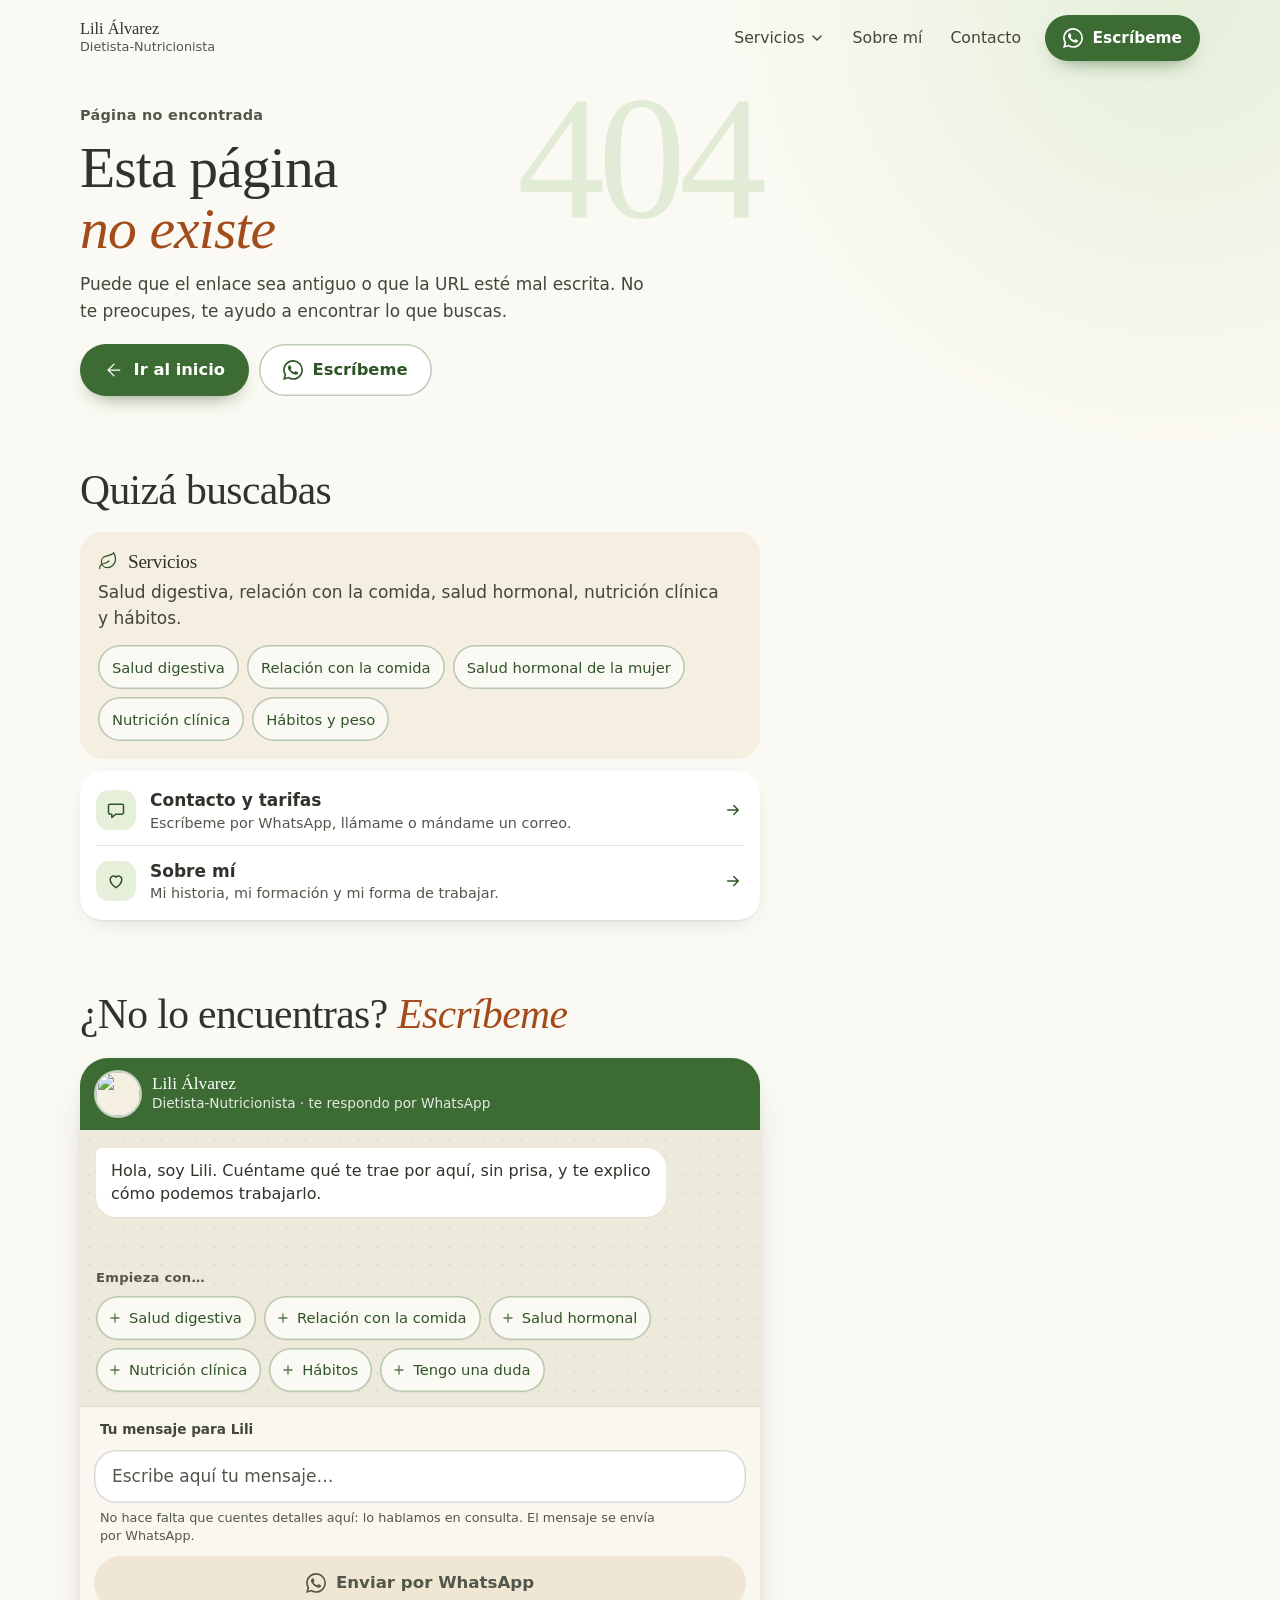
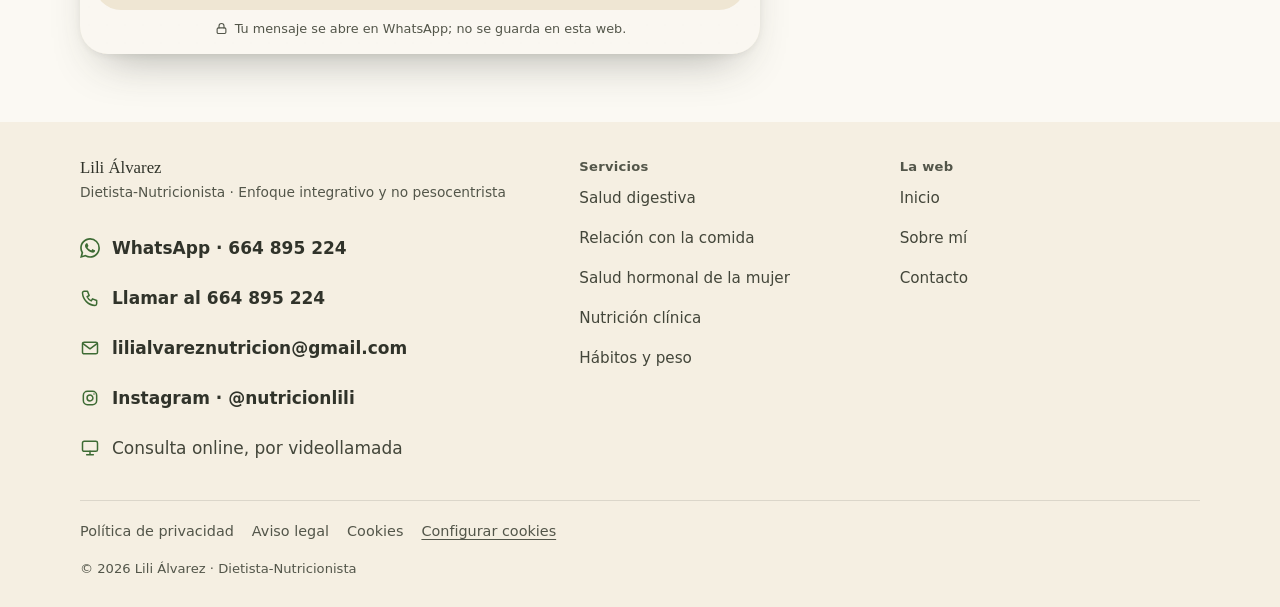
==== 404/index.html @ 733a4317 "Vista previa de la web de Lili Álvarez (compilada)" ====
<!DOCTYPE html><html lang="es" data-beasties-container><head>
  <meta charset="utf-8">
  <title>Página no encontrada | Lili Álvarez</title>
  <base href="/lili-nutricion-preview/">
  <meta name="viewport" content="width=device-width, initial-scale=1, viewport-fit=cover">

  <!-- [PENDIENTE] Google Search Console: añadir aquí la meta google-site-verification cuando exista la propiedad -->

  <!-- SEO Meta Tags -->
  <meta name="description" content="La página que buscas no existe. Descubre la consulta de nutrición online de Lili Álvarez, dietista-nutricionista.">
  <meta name="author" content="Lili Álvarez">
  <meta name="robots" content="noindex, follow">

  <!-- Canonical URL ([PENDIENTE] dominio: mismo valor que SITE_URL en src/app/site.config.ts; SeoService lo actualiza por página) -->
  <link rel="canonical" href="https://www.lilialvareznutricion.com/404">

  <!-- Open Graph / Facebook / LinkedIn -->
  <meta property="og:type" content="website">
  <meta property="og:url" content="https://www.lilialvareznutricion.com/404">
  <meta property="og:title" content="Página no encontrada | Lili Álvarez">
  <meta property="og:description" content="La página que buscas no existe. Descubre la consulta de nutrición online de Lili Álvarez, dietista-nutricionista.">
  <meta property="og:image" content="https://www.lilialvareznutricion.com/assets/og-image.jpg">
  <meta property="og:image:width" content="1200">
  <meta property="og:image:height" content="630">
  <meta property="og:image:type" content="image/jpeg">
  <meta property="og:image:alt" content="Lili Álvarez, dietista-nutricionista online">
  <meta property="og:locale" content="es_ES">
  <meta property="og:site_name" content="Lili Álvarez Nutrición">

  <!-- Twitter Card -->
  <meta name="twitter:card" content="summary_large_image">
  <meta name="twitter:title" content="Página no encontrada | Lili Álvarez">
  <meta name="twitter:description" content="La página que buscas no existe. Descubre la consulta de nutrición online de Lili Álvarez, dietista-nutricionista.">
  <meta name="twitter:image" content="https://www.lilialvareznutricion.com/assets/og-image.jpg">

  <!-- Favicon -->
  <link rel="icon" type="image/svg+xml" href="assets/favicon.svg">
  <link rel="icon" type="image/png" sizes="48x48" href="assets/favicon-48.png">
  <link rel="apple-touch-icon" href="assets/icon-192.png">
  <!-- PWA -->
  <link rel="manifest" href="manifest.webmanifest">
  <meta name="theme-color" content="#fbf9f3">

  <!-- JS disponible: los desplegables se cierran solo si hay JS (sin JS, todo el contenido abierto) -->
  <script>document.documentElement.classList.add('js');</script>

  <!-- Fuentes autoalojadas (src/assets/fonts; @font-face en styles.css). Preload solo la del H1. -->
  <link rel="preload" href="/lili-nutricion-preview/assets/fonts/fraunces-latin-400-normal.woff2" as="font" type="font/woff2" crossorigin>
  <link rel="preload" href="/lili-nutricion-preview/assets/fonts/fraunces-latin-400-italic.woff2" as="font" type="font/woff2" crossorigin>

  <!-- Google Consent Mode v2: todo denegado por defecto. Solo define la cola dataLayer (no carga nada).
       gtag.js y Microsoft Clarity NO se cargan aquí: los inyecta ConsentService
       (src/app/services/consent.service.ts) solo tras aceptar en el banner y solo si tienen ID
       ([PENDIENTE]: ahora mismo están vacíos, así que no se carga ningún tercero). -->
  <script>
    window.dataLayer = window.dataLayer || [];
    function gtag(){dataLayer.push(arguments);}
    gtag('consent', 'default', {
      ad_storage: 'denied',
      ad_user_data: 'denied',
      ad_personalization: 'denied',
      analytics_storage: 'denied',
      wait_for_update: 500
    });
    gtag('set', 'ads_data_redaction', true);
  </script>

  <!-- JSON-LD: lo emite SeoService (src/app/services/seo.service.ts) como un único @graph por página -->

<style>:root{--bg: #fbf9f3;--cream: #f5efe2;--sand: #efe6d3;--wall: #eeeadb;--ink: #30332a;--ink-2: #43463a;--ink-3: #53564a;--sage: #3d6b34;--sage-d: #2e5427;--sage-l: #e5efd9;--sage-m: #cde1bd;--out: #dbeacb;--terra: #a24c1c;--rosa: #fde8db;--ink-rgb: 48, 51, 42;--sage-rgb: 61, 107, 52;--terra-rgb: 162, 76, 28;--line: rgba(var(--ink-rgb), .13);--t-digestiva: var(--sage-l);--t-comida: var(--rosa);--t-hormonal: #efe6f1;--t-clinica: #e0eeec;--t-habitos: #f6eecd;--serif: "Fraunces", Georgia, "Times New Roman", serif;--sans: "Figtree", system-ui, -apple-system, "Segoe UI", sans-serif;--gutter: 20px;--wrap: 680px;--wrap-wide: 1120px;--bar-h: 76px;--r-box: 18px;--r-card: 22px;--r-panel: 28px;--r-pill: 999px;--shadow-1: 0 1px 2px rgba(var(--ink-rgb), .06), 0 8px 24px -14px rgba(var(--ink-rgb), .28);--shadow-2: 0 2px 6px rgba(var(--ink-rgb), .06), 0 24px 48px -24px rgba(var(--ink-rgb), .42);--shadow-3: var(--shadow-2);--ease: cubic-bezier(.2, .75, .25, 1);--ease-sheet: cubic-bezier(.32, .72, 0, 1);--d-fast: .18s;--d-base: .32s;--z-dropdown: 200;--z-header: 1000;--z-bar: 900;--z-banner: 3100;--z-sheet: 3200;--z-skip: 9999;--z-sticky: var(--z-bar);--z-float: var(--z-bar);--c-ink: var(--ink);--c-earth: var(--ink-2);--c-text-muted: var(--ink-3);--c-sage: var(--sage);--c-sage-hover: var(--sage-d);--c-sage-200: var(--sage-m);--c-sage-100: var(--sage-l);--c-sage-50: #f1f6ea;--c-clay: var(--terra);--c-clay-100: #fbeadd;--c-bg: var(--bg);--c-bg-alt: var(--cream);--c-cream: var(--cream);--c-cream-warm: #f8f2e4;--c-sand: #e6dcc4;--c-sand-100: var(--sand);--c-rose: var(--rosa);--c-rose-ink: #97451a;--c-surface: #ffffff;--c-border: var(--line);--c-border-soft: rgba(var(--ink-rgb), .08);--c-border-strong: #85887a;--c-on-dark: #ffffff;--c-on-dark-muted: #dfe3d4;--c-whatsapp: var(--sage);--c-whatsapp-hover: var(--sage-d);--c-error: #b3261e;--c-focus: var(--terra);--c-sage-glow: rgba(var(--sage-rgb), .17);--c-clay-glow: rgba(var(--terra-rgb), .11);--font-serif: var(--serif);--font-sans: var(--sans);--fs-xs: .8125rem;--fs-sm: .9375rem;--fs-body: 1.0625rem;--fs-lead: clamp(1.125rem, 1.05rem + .4vw, 1.3125rem);--fs-h4: clamp(1.0625rem, 1.03rem + .2vw, 1.1875rem);--fs-h3: clamp(1.375rem, 1.25rem + .55vw, 1.75rem);--fs-h2: clamp(1.8rem, 1.45rem + 1.5vw, 2.6rem);--fs-h1: clamp(2.1rem, 1.45rem + 3vw, 3.7rem);--fw-heading: 400;--lh-tight: 1.05;--lh-heading: 1.1;--lh-body: 1.55;--tracking-tight: -.015em;--tracking-label: .12em;--measure: 38rem;--space-half: .25rem;--space-1: .5rem;--space-2: 1rem;--space-3: 1.5rem;--space-4: 2rem;--space-5: 2.5rem;--space-6: 3rem;--space-8: 4rem;--space-10: 5rem;--space-12: 6rem;--section-y: clamp(2.5rem, 1.5rem + 5.5vw, 7rem);--section-y-tight: clamp(2.5rem, 1.75rem + 3vw, 4.5rem);--container: 1120px;--card-pad: clamp(1.25rem, 1rem + 1vw, 2rem);--radius-xs: 8px;--radius-sm: 12px;--radius: var(--r-box);--radius-lg: var(--r-card);--radius-control: var(--r-pill);--radius-pill: var(--r-pill);--border: 1px solid var(--line);--control-h: 48px;--control-h-lg: 56px;--tap-min: 44px;--dur-fast: var(--d-fast);--dur: .22s;--dur-reveal: .6s;--ease-out: var(--ease);--dur-enter: .56s;--dur-breathe: 18s;--header-height: 64px;--font-accent: var(--serif);--font-hand: var(--serif);--color-bg: var(--bg);--color-bg-alt: var(--cream);--color-bg-green: var(--sage-m);--color-bg-green-light: var(--sage-l);--color-primary: var(--ink-2);--color-primary-dark: var(--ink);--color-primary-light: #a3a593;--color-secondary: var(--ink-3);--color-accent: var(--sage);--color-accent-dark: var(--sage-d);--color-accent-light: var(--sage-m);--color-warm: var(--c-sand);--color-heading: var(--ink);--color-text: var(--ink-2);--color-text-light: var(--ink-3);--color-white: #ffffff;--color-surface: #ffffff;--color-border: var(--line);--color-border-input: var(--c-border-strong);--color-rose: var(--rosa);--color-lilac: var(--sand);--color-error: var(--c-error);--color-focus: var(--terra);--color-whatsapp: var(--sage);--color-whatsapp-dark: var(--sage-d);--font-heading: var(--serif);--font-subheading: var(--serif);--font-body: var(--sans);--shadow-sm: var(--shadow-1);--shadow-md: var(--shadow-1);--shadow-lg: var(--shadow-2);--radius-full: var(--r-pill);--transition: var(--dur) var(--ease);--max-width: var(--container);color-scheme:light}@media(min-width:720px){:root{--gutter: 32px}}*,*:before,*:after{box-sizing:border-box;margin:0;padding:0}html{font-synthesis:none;-webkit-text-size-adjust:100%;scroll-behavior:smooth;scroll-padding-top:var(--space-2);scroll-padding-bottom:calc(100px + var(--consent-alto, 0px))}body{font-family:var(--font-sans);font-size:var(--fs-body);line-height:var(--lh-body);color:var(--ink);background:radial-gradient(circle at 92% 0,color-mix(in srgb,var(--sage-l) 95%,transparent),transparent min(460px,90vw)) no-repeat,var(--bg);-webkit-font-smoothing:antialiased;overflow-x:clip}button,textarea{font:inherit;color:inherit}img,svg{max-width:100%;display:block}img{height:auto}a{color:inherit;text-decoration:none}ul{list-style:none}h1,h2,h3{color:var(--c-ink);line-height:var(--lh-heading);text-wrap:balance}h1,h2,h3{font-family:var(--font-serif);font-weight:var(--fw-heading);letter-spacing:var(--tracking-tight)}h1{font-size:var(--fs-h1);line-height:var(--lh-tight)}h2{font-size:var(--fs-h2);line-height:1.12}h3{font-size:var(--fs-h3)}p{text-wrap:pretty}b{font-weight:700}em,i{font-style:italic}.skip-to-content{position:absolute;top:-100%;left:var(--space-2);z-index:var(--z-skip);padding:var(--space-1) var(--space-2);border-radius:0 0 var(--radius-sm) var(--radius-sm);background:var(--c-ink);color:var(--c-on-dark);font-weight:600;font-size:var(--fs-sm)}.skip-to-content:focus{top:0}.sr-only{position:absolute;width:1px;height:1px;padding:0;margin:-1px;overflow:hidden;clip:rect(0,0,0,0);white-space:nowrap;border:0}.btn{display:inline-flex;align-items:center;justify-content:center;gap:.6rem;min-height:52px;padding:14px 24px;border:0;border-radius:var(--r-pill);background:var(--sage);color:#fff;box-shadow:0 10px 22px -14px color-mix(in srgb,var(--sage-d) 90%,transparent);font-family:var(--sans);font-size:1.02rem;font-weight:600;line-height:1.2;touch-action:manipulation;letter-spacing:0;text-align:center;text-transform:none;text-decoration:none;cursor:pointer;-webkit-user-select:none;user-select:none;-webkit-tap-highlight-color:transparent;transition:background-color var(--dur) var(--ease),color var(--dur) var(--ease),border-color var(--dur) var(--ease),box-shadow var(--dur-fast) var(--ease),transform var(--dur-fast) var(--ease)}.btn:hover{background-color:var(--sage-d)}.btn:active{transform:scale(.98)}.btn:focus-visible{outline:3px solid var(--terra);outline-offset:3px}.btn:disabled{opacity:.5;cursor:not-allowed;transform:none}.chip{display:inline-flex;align-items:center;gap:.4rem;padding:.3rem .75rem;border:1px solid var(--c-border);border-radius:var(--radius-pill);background:transparent;color:var(--c-earth);font-size:var(--fs-xs);font-weight:600;line-height:1.3;white-space:nowrap}a.chip{min-height:var(--tap-min);padding-inline:var(--space-2);font-size:var(--fs-sm);cursor:pointer;transition:background-color var(--dur) var(--ease),border-color var(--dur) var(--ease),color var(--dur) var(--ease)}a.chip:hover{border-color:var(--c-ink);color:var(--c-ink)}@media(prefers-reduced-motion:reduce){html{scroll-behavior:auto}*,*:before,*:after{animation-duration:.01ms!important;animation-iteration-count:1!important;transition-duration:.01ms!important;scroll-behavior:auto!important}.btn:active{transform:none}}@keyframes enter-up{0%{opacity:0;transform:translate3d(0,14px,0)}}.enter{animation:enter-up var(--dur-enter) var(--ease-out) var(--d, 0ms) both}@media(prefers-reduced-motion:reduce){.enter{animation:none!important;opacity:1;transform:none}}body{-moz-osx-font-smoothing:grayscale;-webkit-tap-highlight-color:transparent}h1,h2,h3{font-synthesis:none;line-height:1.1}p{margin:0}[tabindex="-1"]:focus{outline:none}.wrap{width:min(var(--wrap),100% - 2 * var(--gutter));margin-inline:auto}section{scroll-margin-top:16px}.sec{padding:52px 0 0}.sec__head h2{font-size:clamp(1.8rem,1.45rem + 1.5vw,2.6rem)}.kicker{font-size:.9rem;font-weight:600;letter-spacing:.02em;color:var(--ink-3)}.btn--soft{background:#fff;color:var(--sage-d);border-color:transparent;box-shadow:inset 0 0 0 1.5px rgba(var(--sage-rgb),.35)}.btn--soft:hover{background:var(--sage-l);border-color:transparent;color:var(--sage-d)}.btn--block{display:flex;width:100%}.btn app-icon svg{width:20px;height:20px}.micro{font-size:.92rem;line-height:1.45;color:var(--ink-3)}.micro b{font-weight:600;color:var(--ink-2)}.chip{border:0;background:var(--bg);color:var(--sage-d);box-shadow:inset 0 0 0 1.5px rgba(var(--sage-rgb),.35);font-weight:500}a.chip{min-height:44px;padding:9px 14px;font-size:.92rem;border-radius:var(--r-pill);touch-action:manipulation;transition:transform var(--d-fast) var(--ease),background-color var(--d-fast) var(--ease)}a.chip:hover{background:#fff;color:var(--sage-d)}a.chip:active{transform:scale(.97)}.scrim{position:fixed;inset:0;z-index:0;background:rgba(var(--ink-rgb),.38);opacity:0;transition:opacity .36s var(--ease);pointer-events:auto}.sheet{position:fixed;inset:0;z-index:var(--z-sheet);pointer-events:none}.sheet[hidden]{display:none}.sheet__panel{position:absolute;z-index:1;left:0;right:0;bottom:var(--kb, 0px);max-height:calc(var(--vvh, 100svh) - 28px);display:flex;flex-direction:column;border-radius:var(--r-panel) var(--r-panel) 0 0;background:var(--wall);box-shadow:0 -20px 60px -20px rgba(var(--ink-rgb),.45);overflow:hidden;pointer-events:auto;transform:translateY(105%);transition:transform .46s var(--ease-sheet);will-change:transform;padding-bottom:env(safe-area-inset-bottom)}.sheet__head{position:relative;display:flex;align-items:center;gap:12px;padding:22px 16px 14px;background:var(--sage);color:#fff;touch-action:none;cursor:grab;flex:none}.sheet__head img{width:44px;height:44px;border-radius:50%;object-fit:cover;object-position:50% 18%;background:var(--cream);box-shadow:0 0 0 2px #ffffffb3}.sheet__head b{display:block;font:500 1.08rem/1.2 var(--serif)}.sheet__head span{display:block;font-size:.8rem;line-height:1.3;color:#e8f0de}.sheet__head>div{flex:1;min-width:0}.sheet__grab{position:absolute;top:8px;left:50%;width:40px;height:5px;margin-left:-20px;border-radius:5px;background:#ffffff8c}.sheet__close{flex:none;width:48px;height:48px;border-radius:50%;border:0;cursor:pointer;display:grid;place-items:center;background:#ffffff29;color:#fff;transition:background-color var(--d-fast) var(--ease),transform var(--d-fast) var(--ease)}.sheet__close:hover{background:#ffffff47}.sheet__close:active{transform:scale(.94)}.sheet__close:focus-visible,.sheet__head :focus-visible{outline-color:#fff}@media(max-height:520px){.sheet__head{padding-top:14px;padding-bottom:10px}.sheet__head span,.sheet__grab{display:none}.sheet__head img{width:36px;height:36px}}@media(min-width:720px){.sec{padding-top:72px}.sheet__panel{left:50%;right:auto;width:440px;bottom:calc(var(--kb, 0px) + 20px);margin-left:-220px;border-radius:var(--r-panel);max-height:min(720px,calc(var(--vvh, 100vh) - 40px))}}@media(min-width:1024px){:root{--axis-left: max(var(--gutter), calc((100% - var(--wrap-wide)) / 2))}.wrap{margin-left:var(--axis-left);margin-right:auto}}@media(prefers-reduced-motion:reduce){*,*:before,*:after{animation:none!important;transition:none!important}.enter{opacity:1!important;transform:none!important}}
</style><link rel="stylesheet" href="styles-YJOATXYI.css" media="print" onload="this.media='all'"><noscript><link rel="stylesheet" href="styles-YJOATXYI.css"></noscript><style ng-app-id="ng">#main-content[_ngcontent-ng-c1924629096]:focus{outline:none}.foot[_ngcontent-ng-c1924629096]{margin-top:60px;padding:36px 0 calc(28px + env(safe-area-inset-bottom));background:var(--cream);color:var(--ink-2)}.foot__in[_ngcontent-ng-c1924629096]{width:min(var(--wrap),100% - 2 * var(--gutter));margin-inline:auto}.foot__brand[_ngcontent-ng-c1924629096]{display:flex;align-items:center;gap:12px}.foot__brand[_ngcontent-ng-c1924629096]   b[_ngcontent-ng-c1924629096]{display:block;font:500 1.05rem/1.2 var(--serif);color:var(--ink)}.foot__brand[_ngcontent-ng-c1924629096]   span[_ngcontent-ng-c1924629096]{font-size:.86rem;color:var(--ink-3)}.contact[_ngcontent-ng-c1924629096]{margin-top:20px;display:grid;gap:2px}.contact[_ngcontent-ng-c1924629096]   a[_ngcontent-ng-c1924629096], .contact[_ngcontent-ng-c1924629096]   p[_ngcontent-ng-c1924629096]{display:flex;min-width:0;overflow-wrap:anywhere;align-items:center;gap:12px;min-height:48px;text-decoration:none;color:var(--ink-2)}.contact[_ngcontent-ng-c1924629096]   a[_ngcontent-ng-c1924629096]{font-weight:600;color:var(--ink)}.contact[_ngcontent-ng-c1924629096]   a[_ngcontent-ng-c1924629096]:hover{color:var(--sage-d)}.contact[_ngcontent-ng-c1924629096]   app-icon[_ngcontent-ng-c1924629096]{color:var(--sage);flex:none}.foot__links[_ngcontent-ng-c1924629096]{display:grid;grid-template-columns:1fr 1fr;gap:8px 20px;margin-top:28px;padding-top:20px;border-top:1px solid var(--line)}.foot__links[_ngcontent-ng-c1924629096]   h2[_ngcontent-ng-c1924629096]{font:600 .82rem/1.3 var(--sans);letter-spacing:.02em;color:var(--ink-3);margin:0 0 4px}.foot__links[_ngcontent-ng-c1924629096]   a[_ngcontent-ng-c1924629096]{display:inline-flex;align-items:center;min-height:40px;color:var(--ink-2);font-size:.95rem;text-decoration:none}.foot__links[_ngcontent-ng-c1924629096]   a[_ngcontent-ng-c1924629096]:hover{color:var(--sage-d);text-decoration:underline;text-underline-offset:3px}.legal[_ngcontent-ng-c1924629096]{display:flex;flex-wrap:wrap;gap:0 18px;margin-top:16px;padding-top:8px;border-top:1px solid var(--line);font-size:.9rem}.legal[_ngcontent-ng-c1924629096]   a[_ngcontent-ng-c1924629096], .legal__btn[_ngcontent-ng-c1924629096]{display:inline-flex;align-items:center;min-height:44px;color:var(--ink-3)}.legal__btn[_ngcontent-ng-c1924629096]{border:0;background:none;padding:0;font:inherit;text-decoration:underline;text-underline-offset:3px;cursor:pointer}.legal[_ngcontent-ng-c1924629096]   a[_ngcontent-ng-c1924629096]:hover, .legal__btn[_ngcontent-ng-c1924629096]:hover{color:var(--sage-d)}.foot__copy[_ngcontent-ng-c1924629096]{margin-top:6px;font-size:.82rem;color:var(--ink-3)}@media(min-width:720px){.foot__in[_ngcontent-ng-c1924629096]{width:min(var(--wrap-wide),100% - 2 * var(--gutter));display:grid;grid-template-columns:minmax(0,1fr) minmax(0,1.4fr);gap:0 56px}.foot__brand[_ngcontent-ng-c1924629096], .contact[_ngcontent-ng-c1924629096]{grid-column:1}.foot__links[_ngcontent-ng-c1924629096]{grid-column:2;grid-row:1 / span 3;margin-top:0;padding-top:0;border-top:0;align-content:start}.legal[_ngcontent-ng-c1924629096], .foot__copy[_ngcontent-ng-c1924629096]{grid-column:1 / -1}.legal[_ngcontent-ng-c1924629096]{margin-top:28px}}</style><style ng-app-id="ng">[_nghost-ng-c1611207933]{--consent-tierra: var(--c-earth);--consent-tierra-osc: var(--c-ink);--consent-crema: var(--c-bg);--consent-salvia: var(--c-sage)}.consent[_ngcontent-ng-c1611207933]{position:fixed;left:0;right:0;bottom:0;z-index:var(--z-banner, 3100);background:var(--consent-crema);color:var(--consent-tierra-osc);border-radius:var(--r-panel, 28px) var(--r-panel, 28px) 0 0;box-shadow:0 -1px 0 var(--line),0 -20px 50px -24px rgba(var(--ink-rgb),.45);padding:1rem 1.25rem calc(1rem + env(safe-area-inset-bottom,0px));animation:_ngcontent-ng-c1611207933_consent-in .35s cubic-bezier(.16,1,.3,1)}@keyframes _ngcontent-ng-c1611207933_consent-in{0%{transform:translateY(100%);opacity:0}to{transform:translateY(0);opacity:1}}@media(prefers-reduced-motion:reduce){.consent[_ngcontent-ng-c1611207933]{animation:none}}.consent__inner[_ngcontent-ng-c1611207933]{max-width:var(--container, 1200px);margin:0 auto;display:flex;align-items:center;gap:1.5rem}.consent__copy[_ngcontent-ng-c1611207933]{flex:1;min-width:0}.consent__title[_ngcontent-ng-c1611207933]{font-family:var(--serif);font-size:1.15rem;font-weight:500;color:var(--consent-tierra);margin:0 0 .2rem;line-height:1.25}.consent__title[_ngcontent-ng-c1611207933]:focus{outline:none}.consent__title[_ngcontent-ng-c1611207933]:focus-visible{outline:2px solid var(--consent-salvia);outline-offset:3px}.consent__text[_ngcontent-ng-c1611207933]{font-family:var(--font-sans);font-size:var(--fs-sm, .9375rem);line-height:1.5;margin:0;color:var(--consent-tierra)}.consent__link[_ngcontent-ng-c1611207933]{color:var(--consent-salvia);font-weight:700;text-decoration:underline;text-underline-offset:2px;white-space:nowrap}.consent__link[_ngcontent-ng-c1611207933]:hover{color:var(--consent-tierra-osc)}.consent__link[_ngcontent-ng-c1611207933]:focus-visible{outline:2px solid var(--consent-tierra-osc);outline-offset:2px;border-radius:2px}.consent__actions[_ngcontent-ng-c1611207933]{display:flex;gap:.6rem;flex-shrink:0}.consent__btn[_ngcontent-ng-c1611207933]{min-width:7.5rem;min-height:var(--control-h, 48px);padding:.625rem 1.25rem;border-radius:var(--radius-pill, 999px);border:0;background:var(--consent-tierra-osc);color:#fff;font-family:var(--font-sans);font-size:1rem;font-weight:600;cursor:pointer;transition:background-color var(--dur, .24s) var(--ease, ease),border-color var(--dur, .24s) var(--ease, ease),transform var(--dur-fast, .15s) ease}.consent__btn[_ngcontent-ng-c1611207933]:hover{background:var(--consent-tierra)}.consent__btn[_ngcontent-ng-c1611207933]:active{transform:translateY(1px)}.consent__btn[_ngcontent-ng-c1611207933]:focus-visible{outline:3px solid var(--c-focus);outline-offset:3px}.consent__title[_ngcontent-ng-c1611207933]{position:absolute;width:1px;height:1px;margin:-1px;padding:0;overflow:hidden;clip:rect(0 0 0 0);white-space:nowrap;border:0}@media(max-width:719px){.consent[_ngcontent-ng-c1611207933]{padding:.5rem 1rem calc(.5rem + env(safe-area-inset-bottom,0px));border-radius:var(--r-box, 18px) var(--r-box, 18px) 0 0}.consent__inner[_ngcontent-ng-c1611207933]{flex-direction:column;align-items:stretch;gap:.4rem}.consent__text[_ngcontent-ng-c1611207933]{font-size:var(--fs-xs, .8125rem);line-height:1.4}.consent__actions[_ngcontent-ng-c1611207933]{gap:.5rem}.consent__btn[_ngcontent-ng-c1611207933]{flex:1 1 0;min-width:0;min-height:40px;padding:.3rem .75rem;font-size:.9rem}}@media(min-width:720px){.consent[_ngcontent-ng-c1611207933]{left:24px;right:auto;bottom:24px;max-width:520px;border-radius:var(--r-box, 18px);padding:.75rem .9rem .75rem 1.1rem;box-shadow:var(--shadow-2),0 0 0 1px var(--line)}.consent__inner[_ngcontent-ng-c1611207933]{gap:1rem}.consent__text[_ngcontent-ng-c1611207933]{font-size:var(--fs-xs, .8125rem);line-height:1.45}.consent__actions[_ngcontent-ng-c1611207933]{gap:.4rem}.consent__btn[_ngcontent-ng-c1611207933]{min-width:0;min-height:38px;padding:.35rem 1rem;font-size:.875rem}}</style><style ng-app-id="ng">.hdr[_ngcontent-ng-c1001757982]{position:relative;z-index:var(--z-header);padding-top:env(safe-area-inset-top)}.hdr__in[_ngcontent-ng-c1001757982]{display:flex;align-items:center;justify-content:space-between;gap:12px;width:min(var(--wrap-wide),100% - 2 * var(--gutter));margin-inline:auto;min-height:64px}.hdr__brand[_ngcontent-ng-c1001757982]{display:inline-flex;align-items:center;gap:10px;min-height:48px;min-width:0;color:var(--ink);text-decoration:none}.hdr__brand[_ngcontent-ng-c1001757982]   b[_ngcontent-ng-c1001757982]{display:block;font:500 1.02rem/1.15 var(--serif);white-space:nowrap}.hdr__brand[_ngcontent-ng-c1001757982]   small[_ngcontent-ng-c1001757982]{display:block;font-size:.8rem;line-height:1.3;color:var(--ink-3)}.hdr__menu[_ngcontent-ng-c1001757982]{display:inline-flex;align-items:center;gap:8px;min-height:44px;padding:8px 16px 8px 12px;border:0;border-radius:var(--r-pill);background:#fff;color:var(--sage-d);font:600 .95rem/1 var(--sans);cursor:pointer;box-shadow:inset 0 0 0 1.5px rgba(var(--sage-rgb),.3),var(--shadow-1);touch-action:manipulation;transition:transform var(--d-fast) var(--ease),background-color var(--d-fast) var(--ease)}.hdr__menu[_ngcontent-ng-c1001757982]:hover{background:var(--sage-l)}.hdr__menu[_ngcontent-ng-c1001757982]:active{transform:scale(.97)}.hdr__nav[_ngcontent-ng-c1001757982]{display:none}@media(min-width:1024px){.hdr__in[_ngcontent-ng-c1001757982]{min-height:76px}.hdr__menu[_ngcontent-ng-c1001757982]{display:none}.hdr__nav[_ngcontent-ng-c1001757982]{display:flex;align-items:center;gap:4px}.hdr__link[_ngcontent-ng-c1001757982]{display:inline-flex;align-items:center;gap:4px;min-height:44px;padding:8px 12px;border:0;border-radius:var(--r-pill);background:none;color:var(--ink-2);font:500 .98rem/1 var(--sans);text-decoration:none;cursor:pointer;transition:background-color var(--d-fast) var(--ease),color var(--d-fast) var(--ease)}.hdr__link[_ngcontent-ng-c1001757982]:hover{background:#ffffffb3;color:var(--ink)}.hdr__link.is-active[_ngcontent-ng-c1001757982]{color:var(--sage-d);text-decoration:underline;text-underline-offset:6px;text-decoration-thickness:1.5px}.hdr__cta[_ngcontent-ng-c1001757982]{min-height:46px;padding:10px 18px;margin-left:8px;font-size:.96rem}.dd[_ngcontent-ng-c1001757982]{position:relative}.dd__btn[_ngcontent-ng-c1001757982]   app-icon[_ngcontent-ng-c1001757982]{transition:transform var(--d-base) var(--ease)}.dd.is-open[_ngcontent-ng-c1001757982]   .dd__btn[_ngcontent-ng-c1001757982]   app-icon[_ngcontent-ng-c1001757982]{transform:rotate(180deg)}.dd__menu[_ngcontent-ng-c1001757982]{position:absolute;top:calc(100% + 8px);left:-8px;z-index:var(--z-dropdown);width:380px;padding:8px;border-radius:var(--r-card);background:#fff;box-shadow:var(--shadow-2),0 0 0 1px var(--line);opacity:0;visibility:hidden;transform:translateY(-6px);transition:opacity var(--d-fast) var(--ease),transform var(--d-fast) var(--ease),visibility 0s linear var(--d-fast)}.dd.is-open[_ngcontent-ng-c1001757982]   .dd__menu[_ngcontent-ng-c1001757982]{opacity:1;visibility:visible;transform:none;transition:opacity var(--d-fast) var(--ease),transform var(--d-fast) var(--ease),visibility 0s}.dd__menu[_ngcontent-ng-c1001757982]   a[_ngcontent-ng-c1001757982]{display:flex;align-items:center;gap:12px;padding:10px 12px;border-radius:14px;color:var(--ink);text-decoration:none}.dd__menu[_ngcontent-ng-c1001757982]   a[_ngcontent-ng-c1001757982]:hover   .svc-ico[_ngcontent-ng-c1001757982], .dd__menu[_ngcontent-ng-c1001757982]   a.is-active[_ngcontent-ng-c1001757982]   .svc-ico[_ngcontent-ng-c1001757982]{background:#fff}.dd__menu[_ngcontent-ng-c1001757982]   a[_ngcontent-ng-c1001757982]:hover, .dd__menu[_ngcontent-ng-c1001757982]   a.is-active[_ngcontent-ng-c1001757982]{background:var(--sage-l)}.dd__menu[_ngcontent-ng-c1001757982]   b[_ngcontent-ng-c1001757982]{display:block;font:500 1.02rem/1.25 var(--serif)}.dd__menu[_ngcontent-ng-c1001757982]   small[_ngcontent-ng-c1001757982]{display:block;margin-top:2px;font-size:.85rem;color:var(--ink-3)}}.menu[_ngcontent-ng-c1001757982]   .sheet__panel[_ngcontent-ng-c1001757982]{background:var(--bg);max-height:calc(var(--vvh, 100svh) * .82)}.menu[_ngcontent-ng-c1001757982]   .sheet__head[_ngcontent-ng-c1001757982]{padding-top:22px}.menu__body[_ngcontent-ng-c1001757982]{flex:1 1 auto;min-height:0;overflow-y:auto;overscroll-behavior:contain;padding:8px 16px 16px}.menu__label[_ngcontent-ng-c1001757982]{margin:14px 4px 6px;font-size:.82rem;font-weight:600;letter-spacing:.02em;color:var(--ink-3)}.menu__list[_ngcontent-ng-c1001757982]{display:grid;gap:8px}.menu__list[_ngcontent-ng-c1001757982]   a[_ngcontent-ng-c1001757982]{display:flex;align-items:center;justify-content:space-between;gap:12px;min-height:56px;padding:10px 14px;border-radius:var(--r-box);background:#fff;box-shadow:var(--shadow-1);color:var(--ink);text-decoration:none;transition:transform var(--d-fast) var(--ease)}.menu__list[_ngcontent-ng-c1001757982]   a[_ngcontent-ng-c1001757982]:active{transform:scale(.985)}.menu__list[_ngcontent-ng-c1001757982]   a.is-active[_ngcontent-ng-c1001757982]{background:var(--sage-l)}.menu__list[_ngcontent-ng-c1001757982]   b[_ngcontent-ng-c1001757982]{display:block;font:500 1.05rem/1.2 var(--serif)}.menu__list[_ngcontent-ng-c1001757982]   small[_ngcontent-ng-c1001757982]{display:block;margin-top:2px;font-size:.85rem;color:var(--ink-3)}.menu__list[_ngcontent-ng-c1001757982]   app-icon[_ngcontent-ng-c1001757982]{color:var(--sage-d)}.menu__txt[_ngcontent-ng-c1001757982]{flex:1 1 auto;min-width:0}.menu__list--plain[_ngcontent-ng-c1001757982]{grid-template-columns:1fr 1fr}.menu__list--plain[_ngcontent-ng-c1001757982]   a[_ngcontent-ng-c1001757982]{min-height:48px;font-weight:600;box-shadow:inset 0 0 0 1px var(--line);background:transparent}.menu__cta[_ngcontent-ng-c1001757982]{margin-top:18px}.menu__micro[_ngcontent-ng-c1001757982]{margin-top:10px;text-align:center}@media(min-width:1024px){.menu[_ngcontent-ng-c1001757982]{display:none}}.svc-ico[_ngcontent-ng-c1001757982]{flex:none;width:40px;height:40px;border-radius:13px;display:grid;place-items:center;background:var(--tint, var(--sage-l));color:var(--sage-d);transition:background-color var(--d-fast) var(--ease)}</style><style ng-app-id="ng">[_nghost-ng-c2486256520]{display:inline-flex;flex-shrink:0;line-height:0;vertical-align:middle}svg[_ngcontent-ng-c2486256520]{display:block}</style><style ng-app-id="ng">.bar[_ngcontent-ng-c1301413747]{position:fixed;left:0;right:0;bottom:0;z-index:var(--z-bar);display:flex;align-items:center;gap:12px;padding:10px 12px calc(10px + env(safe-area-inset-bottom)) 16px;background:color-mix(in srgb,var(--bg) 90%,transparent);-webkit-backdrop-filter:blur(16px) saturate(1.3);backdrop-filter:blur(16px) saturate(1.3);box-shadow:0 -1px 0 var(--line),0 -12px 30px -22px rgba(var(--ink-rgb),.5);transform:translateY(calc(100% + 12px));visibility:hidden;transition:transform .38s var(--ease-sheet),visibility 0s linear .38s}.bar.is-shown[_ngcontent-ng-c1301413747]{transform:none;visibility:visible;transition:transform .42s var(--ease-sheet),visibility 0s}.bar[_ngcontent-ng-c1301413747]   .ava[_ngcontent-ng-c1301413747]{flex:none;width:40px;height:40px;border-radius:50%;object-fit:cover;object-position:50% 18%;background:var(--cream)}.bar__txt[_ngcontent-ng-c1301413747]{flex:1;min-width:0;line-height:1.25}.bar__txt[_ngcontent-ng-c1301413747]   b[_ngcontent-ng-c1301413747]{display:block;font-weight:600;font-size:.95rem;white-space:nowrap;overflow:hidden;text-overflow:ellipsis;color:var(--ink)}.bar__txt[_ngcontent-ng-c1301413747]   span[_ngcontent-ng-c1301413747]{display:block;font-size:.82rem;color:var(--ink-3);white-space:nowrap;overflow:hidden;text-overflow:ellipsis}.bar[_ngcontent-ng-c1301413747]   .btn[_ngcontent-ng-c1301413747]{flex:none;min-height:52px;padding:12px 18px}body.consent-abierto[_nghost-ng-c1301413747]   .bar[_ngcontent-ng-c1301413747], body.consent-abierto   [_nghost-ng-c1301413747]   .bar[_ngcontent-ng-c1301413747]{bottom:var(--consent-alto, 0px)}body.menu-open[_nghost-ng-c1301413747]   .bar[_ngcontent-ng-c1301413747], body.menu-open   [_nghost-ng-c1301413747]   .bar[_ngcontent-ng-c1301413747]{transform:translateY(calc(100% + 12px));visibility:hidden}@media(min-width:720px){.bar[_ngcontent-ng-c1301413747]{left:auto;right:24px;bottom:24px;border-radius:var(--r-pill);padding:8px 8px 8px 10px;box-shadow:var(--shadow-2),0 0 0 1px var(--line)}.bar__txt[_ngcontent-ng-c1301413747]{max-width:220px}body.consent-abierto[_nghost-ng-c1301413747]   .bar[_ngcontent-ng-c1301413747], body.consent-abierto   [_nghost-ng-c1301413747]   .bar[_ngcontent-ng-c1301413747]{bottom:24px}}</style><style ng-app-id="ng">.sheet__scroll[_ngcontent-ng-c159027110]{flex:1 1 auto;min-height:0;display:flex;flex-direction:column}.ava[_ngcontent-ng-c159027110]{flex:none;width:44px;height:44px;border-radius:50%;object-fit:cover;object-position:50% 18%;background:var(--cream);box-shadow:0 0 0 2px #ffffffb3}</style><style ng-app-id="ng">[_nghost-ng-c392905695]{display:block}.is-sheet[_nghost-ng-c392905695]{flex:1 1 auto;min-height:0;display:flex;flex-direction:column}.chat[_ngcontent-ng-c392905695]{border-radius:var(--r-panel);overflow:hidden;background:var(--wall);box-shadow:var(--shadow-2)}.chat__head[_ngcontent-ng-c392905695]{display:flex;align-items:center;gap:12px;padding:14px 16px;background:var(--sage);color:#fff}.chat__head[_ngcontent-ng-c392905695]   .ava[_ngcontent-ng-c392905695]{flex:none;width:44px;height:44px;border-radius:50%;object-fit:cover;object-position:50% 18%;background:var(--cream);box-shadow:0 0 0 2px #ffffffb3}.chat__head[_ngcontent-ng-c392905695]   b[_ngcontent-ng-c392905695]{display:block;font:500 1.08rem/1.2 var(--serif)}.chat__head[_ngcontent-ng-c392905695]   span[_ngcontent-ng-c392905695]{display:block;font-size:.85rem;line-height:1.3;color:#ffffffdb}.composer[_ngcontent-ng-c392905695]{display:grid;background:var(--wall);background-image:radial-gradient(rgba(var(--ink-rgb),.07) 1px,transparent 1.2px);background-size:18px 18px}.convo[_ngcontent-ng-c392905695]{padding:18px 16px 6px;min-height:132px;display:grid;align-content:start;gap:6px}.bubble[_ngcontent-ng-c392905695]{max-width:88%;padding:11px 15px 12px;border-radius:6px 20px 20px;background:#fff;color:var(--ink);font-size:1rem;line-height:1.45;box-shadow:0 1px 1px rgba(var(--ink-rgb),.08);transform-origin:0 0}.bubble[hidden][_ngcontent-ng-c392905695], .typing[hidden][_ngcontent-ng-c392905695]{display:none}.bubble.is-in[_ngcontent-ng-c392905695]{animation:_ngcontent-ng-c392905695_pop .38s var(--ease) both}@keyframes _ngcontent-ng-c392905695_pop{0%{opacity:0;transform:translateY(6px) scale(.94)}to{opacity:1;transform:none}}.typing[_ngcontent-ng-c392905695]{display:inline-flex;gap:5px;align-items:center;justify-self:start;padding:14px 16px;border-radius:6px 20px 20px;background:#fff;box-shadow:0 1px 1px rgba(var(--ink-rgb),.08);animation:_ngcontent-ng-c392905695_pop .24s var(--ease) both}.typing[_ngcontent-ng-c392905695]   i[_ngcontent-ng-c392905695]{width:7px;height:7px;border-radius:50%;background:var(--ink-3);opacity:.35;animation:_ngcontent-ng-c392905695_dot .9s ease-in-out infinite}.typing[_ngcontent-ng-c392905695]   i[_ngcontent-ng-c392905695]:nth-child(2){animation-delay:.15s}.typing[_ngcontent-ng-c392905695]   i[_ngcontent-ng-c392905695]:nth-child(3){animation-delay:.3s}@keyframes _ngcontent-ng-c392905695_dot{0%,60%,to{opacity:.3;transform:none}30%{opacity:.9;transform:translateY(-3px)}}.starters[_ngcontent-ng-c392905695]{display:flex;flex-wrap:wrap;justify-content:flex-start;gap:8px;padding:6px 16px 14px}.starters__label[_ngcontent-ng-c392905695]{flex-basis:100%;display:flex;align-items:center;gap:6px;font-size:.82rem;font-weight:600;letter-spacing:.02em;color:var(--ink-3)}.starter[_ngcontent-ng-c392905695]{display:inline-flex;align-items:center;gap:6px;min-height:44px;padding:9px 14px 9px 11px;border-radius:var(--r-pill);border:0;cursor:pointer;background:var(--bg);color:var(--sage-d);font:500 .92rem/1.2 var(--sans);text-align:left;box-shadow:inset 0 0 0 1.5px rgba(var(--sage-rgb),.35),0 1px 2px rgba(var(--ink-rgb),.06);touch-action:manipulation;transition:transform var(--d-fast) var(--ease),background-color var(--d-fast) var(--ease),color var(--d-fast) var(--ease),box-shadow var(--d-fast) var(--ease)}.starter[_ngcontent-ng-c392905695]:hover{background:#fff}.starter[_ngcontent-ng-c392905695]:active{transform:scale(.97)}.starter[_ngcontent-ng-c392905695]   app-icon[_ngcontent-ng-c392905695]{opacity:.8}.starter[aria-pressed=true][_ngcontent-ng-c392905695]{background:var(--out);box-shadow:inset 0 0 0 1.5px var(--sage);color:var(--ink)}.compose[_ngcontent-ng-c392905695]{padding:12px 14px 16px;background:color-mix(in srgb,var(--bg) 92%,transparent);border-top:1px solid var(--line);display:grid;gap:10px}.compose__label[_ngcontent-ng-c392905695]{font-size:.85rem;font-weight:600;color:var(--ink-2);padding-left:6px}.compose__field[_ngcontent-ng-c392905695]{display:block;border-radius:22px;background:#fff;box-shadow:inset 0 0 0 1.5px rgba(var(--ink-rgb),.18);transition:box-shadow var(--d-fast) var(--ease)}.compose__field[_ngcontent-ng-c392905695]:focus-within{box-shadow:inset 0 0 0 2px var(--sage),0 0 0 4px rgba(var(--sage-rgb),.14)}.compose__hint[_ngcontent-ng-c392905695]{font-size:.8rem;margin:-4px 0 0;padding-left:6px}.compose__field.is-flash[_ngcontent-ng-c392905695]{animation:_ngcontent-ng-c392905695_flash .52s var(--ease)}@keyframes _ngcontent-ng-c392905695_flash{0%{background:var(--out)}to{background:#fff}}.compose[_ngcontent-ng-c392905695]   textarea[_ngcontent-ng-c392905695]{display:block;width:100%;min-height:52px;max-height:180px;resize:none;border:0;outline:0;box-shadow:none;background:transparent;padding:14px 18px;font-size:1.0625rem;line-height:1.45;color:var(--ink);border-radius:22px;overflow-y:auto}.compose[_ngcontent-ng-c392905695]   textarea[_ngcontent-ng-c392905695]:focus-visible{box-shadow:none;outline:0}.compose[_ngcontent-ng-c392905695]   textarea[_ngcontent-ng-c392905695]::placeholder{color:var(--ink-3)}.send[_ngcontent-ng-c392905695]{display:flex;align-items:center;justify-content:center;gap:10px;min-height:54px;padding:14px 22px;border-radius:var(--r-pill);text-decoration:none;cursor:pointer;font:600 1.04rem/1.2 var(--sans);background:var(--sand);color:var(--ink-3);touch-action:manipulation;user-select:none;-webkit-user-select:none;transition:background-color var(--d-base) var(--ease),color var(--d-base) var(--ease),transform var(--d-fast) var(--ease),box-shadow var(--d-base) var(--ease)}.send[_ngcontent-ng-c392905695]   app-icon[_ngcontent-ng-c392905695]{transition:transform var(--d-base) var(--ease)}.send.is-ready[_ngcontent-ng-c392905695]{background:var(--sage);color:#fff;box-shadow:0 12px 24px -14px rgba(var(--ink-rgb),.95)}.send.is-ready[_ngcontent-ng-c392905695]:hover{background:var(--sage-d)}.send.is-ready[_ngcontent-ng-c392905695]   app-icon[_ngcontent-ng-c392905695]{transform:rotate(-8deg) scale(1.06)}.send[_ngcontent-ng-c392905695]:active{transform:scale(.98)}.send.is-nudge[_ngcontent-ng-c392905695]{animation:_ngcontent-ng-c392905695_nudge .36s var(--ease)}@keyframes _ngcontent-ng-c392905695_nudge{25%{transform:translate(-4px)}50%{transform:translate(4px)}75%{transform:translate(-2px)}}.compose__note[_ngcontent-ng-c392905695]{font-size:.8rem;line-height:1.4;color:var(--ink-3);display:flex;gap:6px;justify-content:center;align-items:center;text-align:left}.compose__note.is-done[_ngcontent-ng-c392905695]{color:var(--sage-d);font-weight:600}.is-sheet[_nghost-ng-c392905695]   .composer[_ngcontent-ng-c392905695]{flex:1 1 auto;min-height:0;display:flex;flex-direction:column}.is-sheet[_nghost-ng-c392905695]   .thread[_ngcontent-ng-c392905695]{flex:1 1 auto;min-height:0;overflow-y:auto;overscroll-behavior:contain;-webkit-overflow-scrolling:touch}.is-sheet[_nghost-ng-c392905695]   .compose[_ngcontent-ng-c392905695]{flex:none;padding-bottom:12px}.is-sheet[_nghost-ng-c392905695]   .compose[_ngcontent-ng-c392905695]   textarea[_ngcontent-ng-c392905695]{max-height:132px}.is-sheet[_nghost-ng-c392905695]   .convo[_ngcontent-ng-c392905695]{min-height:0;padding-top:16px}.is-sheet[_nghost-ng-c392905695]   .compose__label[_ngcontent-ng-c392905695]{display:none}@media(max-height:520px){.is-sheet[_nghost-ng-c392905695]   .compose__note[_ngcontent-ng-c392905695]{display:none}.is-sheet[_nghost-ng-c392905695]   .compose[_ngcontent-ng-c392905695]{gap:8px;padding-top:10px}.is-sheet[_nghost-ng-c392905695]   .compose[_ngcontent-ng-c392905695]   textarea[_ngcontent-ng-c392905695]{max-height:96px}.is-sheet[_nghost-ng-c392905695]   .send[_ngcontent-ng-c392905695]{min-height:50px}}.sheet.is-kb[_nghost-ng-c392905695]   .compose__note[_ngcontent-ng-c392905695], .sheet.is-kb   [_nghost-ng-c392905695]   .compose__note[_ngcontent-ng-c392905695]{display:none}</style><style ng-app-id="ng">.nf[_ngcontent-ng-c4069415531]{overflow-x:clip}.nf-hero[_ngcontent-ng-c4069415531]{position:relative;isolation:isolate;display:grid;gap:12px;padding-top:28px}.nf-code[_ngcontent-ng-c4069415531]{position:absolute;z-index:-1;top:-6px;right:0;font:500 clamp(6rem,4rem + 12vw,11rem)/1 var(--serif);letter-spacing:-.04em;color:var(--sage-m);opacity:.55;-webkit-user-select:none;user-select:none}.nf-hero[_ngcontent-ng-c4069415531]   h1[_ngcontent-ng-c4069415531]{font-size:clamp(2.2rem,1.5rem + 3.2vw,3.6rem);line-height:1.05;max-width:12ch}.nf-hero[_ngcontent-ng-c4069415531]   h1[_ngcontent-ng-c4069415531]   em[_ngcontent-ng-c4069415531], .sec__head[_ngcontent-ng-c4069415531]   h2[_ngcontent-ng-c4069415531]   em[_ngcontent-ng-c4069415531]{font-style:italic;color:var(--terra)}.nf-hero__lead[_ngcontent-ng-c4069415531]{font-size:1.06rem;line-height:1.55;color:var(--ink-2);max-width:36rem}.nf-hero__cta[_ngcontent-ng-c4069415531]{margin-top:8px;display:grid;gap:10px}.nf-svc[_ngcontent-ng-c4069415531]{margin-top:18px;padding:18px;border-radius:var(--r-card);background:var(--cream)}.nf-svc[_ngcontent-ng-c4069415531]   h3[_ngcontent-ng-c4069415531]{display:flex;align-items:center;gap:10px;font:500 1.2rem/1.2 var(--serif);color:var(--ink)}.nf-svc[_ngcontent-ng-c4069415531]   h3[_ngcontent-ng-c4069415531]   app-icon[_ngcontent-ng-c4069415531]{color:var(--sage-d)}.nf-svc[_ngcontent-ng-c4069415531]   p[_ngcontent-ng-c4069415531]{margin-top:6px;color:var(--ink-2)}.nf-svc[_ngcontent-ng-c4069415531]   ul[_ngcontent-ng-c4069415531]{display:flex;flex-wrap:wrap;gap:8px;margin-top:14px}.nf-svc[_ngcontent-ng-c4069415531]   a.chip[_ngcontent-ng-c4069415531]{display:inline-flex;align-items:center;text-decoration:none}.nf-list[_ngcontent-ng-c4069415531]{margin-top:12px;border-radius:var(--r-card);background:#fff;box-shadow:var(--shadow-1);padding:4px 16px}.nf-list[_ngcontent-ng-c4069415531]   li[_ngcontent-ng-c4069415531] + li[_ngcontent-ng-c4069415531]{border-top:1px solid var(--line)}.nf-list[_ngcontent-ng-c4069415531]   a[_ngcontent-ng-c4069415531]{display:grid;grid-template-columns:40px 1fr 20px;gap:14px;align-items:center;min-height:64px;padding:12px 0;color:var(--ink);text-decoration:none}.nf-list__ic[_ngcontent-ng-c4069415531]{width:40px;height:40px;border-radius:13px;display:grid;place-items:center;background:var(--sage-l);color:var(--sage-d)}.nf-list[_ngcontent-ng-c4069415531]   b[_ngcontent-ng-c4069415531]{display:block;font-weight:600}.nf-list[_ngcontent-ng-c4069415531]   small[_ngcontent-ng-c4069415531]{display:block;font-size:.9rem;line-height:1.35;color:var(--ink-3)}.nf-list[_ngcontent-ng-c4069415531]   a[_ngcontent-ng-c4069415531] > app-icon[_ngcontent-ng-c4069415531]{color:var(--sage-d);transition:transform var(--d-fast) var(--ease)}.nf-list[_ngcontent-ng-c4069415531]   a[_ngcontent-ng-c4069415531]:hover   b[_ngcontent-ng-c4069415531]{color:var(--sage-d);text-decoration:underline;text-underline-offset:3px}.nf-list[_ngcontent-ng-c4069415531]   a[_ngcontent-ng-c4069415531]:hover > app-icon[_ngcontent-ng-c4069415531]{transform:translate(3px)}.nf-end[_ngcontent-ng-c4069415531]{padding-bottom:8px}.nf-end__chat[_ngcontent-ng-c4069415531]{display:block;margin-top:20px}@media(min-width:720px){.nf-hero__cta[_ngcontent-ng-c4069415531]{grid-template-columns:auto auto;justify-content:start}.nf-hero__cta[_ngcontent-ng-c4069415531]   .btn--block[_ngcontent-ng-c4069415531]{width:auto}}</style><script id="schema-graph" type="application/ld+json">{"@context":"https://schema.org","@graph":[{"@type":"WebSite","@id":"https://www.lilialvareznutricion.com/#sitio","url":"https://www.lilialvareznutricion.com","name":"Lili Álvarez Nutrición","inLanguage":"es","publisher":{"@id":"https://www.lilialvareznutricion.com/#lili"}},{"@type":"Person","@id":"https://www.lilialvareznutricion.com/#lili","name":"Lili Álvarez","givenName":"Lili","jobTitle":"Dietista-Nutricionista","url":"https://www.lilialvareznutricion.com","email":"lilialvareznutricion@gmail.com","telephone":"+34664895224","knowsLanguage":"es","knowsAbout":["Nutrición clínica","Patologías digestivas","SIBO","Helicobacter pylori","Salud hormonal de la mujer","SOMP","Relación con la comida","Educación nutricional","Hipercolesterolemia","Prediabetes","Hipotiroidismo","Enfoque no pesocentrista"],"hasCredential":[{"@type":"EducationalOccupationalCredential","name":"Grado en Nutrición Humana y Dietética","recognizedBy":{"@type":"CollegeOrUniversity","name":"Universidad de Alicante"}},{"@type":"EducationalOccupationalCredential","name":"Máster en Nutrición Clínica y Dietética Aplicada","recognizedBy":{"@type":"Organization","name":"Aleris Academia"}}],"sameAs":["https://www.instagram.com/nutricionlili/"]},{"@type":"ProfessionalService","@id":"https://www.lilialvareznutricion.com/#servicio","name":"Lili Álvarez Nutrición","url":"https://www.lilialvareznutricion.com","email":"lilialvareznutricion@gmail.com","telephone":"+34664895224","image":"https://www.lilialvareznutricion.com/assets/lili-alvarez.jpg","provider":{"@id":"https://www.lilialvareznutricion.com/#lili"},"sameAs":["https://www.instagram.com/nutricionlili/"],"areaServed":{"@type":"Country","name":"España"},"availableChannel":{"@type":"ServiceChannel","name":"Consultas online por videollamada, en español","serviceUrl":"https://www.lilialvareznutricion.com/contacto"},"availableLanguage":"es","priceRange":"40 € - 80 €","hasOfferCatalog":{"@type":"OfferCatalog","name":"Consultas de nutrición","itemListElement":[{"@type":"Offer","priceCurrency":"EUR","price":"55","itemOffered":{"@type":"Service","name":"Primera consulta (Sesión de 45-50 min · online)"}},{"@type":"Offer","priceCurrency":"EUR","price":"40","itemOffered":{"@type":"Service","name":"Seguimiento (Sesión de 30 min · online)"}},{"@type":"Offer","priceCurrency":"EUR","price":"80","itemOffered":{"@type":"Service","name":"Primera consulta digestiva (Sesión de 75 min · online)"}},{"@type":"Offer","priceCurrency":"EUR","price":"55","itemOffered":{"@type":"Service","name":"Seguimiento digestivo (Sesión de 45 min · online)"}}]}},{"@type":"WebPage","@id":"https://www.lilialvareznutricion.com/404#webpage","url":"https://www.lilialvareznutricion.com/404","name":"Página no encontrada | Lili Álvarez","description":"La página que buscas no existe. Descubre la consulta de nutrición online de Lili Álvarez, dietista-nutricionista.","inLanguage":"es","isPartOf":{"@id":"https://www.lilialvareznutricion.com/#sitio"},"primaryImageOfPage":{"@type":"ImageObject","url":"https://www.lilialvareznutricion.com/assets/og-image.jpg"}}]}</script></head>
<body><!--nghm--><script type="text/javascript" id="ng-event-dispatch-contract">(()=>{function p(t,n,r,o,e,i,f,m){return{eventType:t,event:n,targetElement:r,eic:o,timeStamp:e,eia:i,eirp:f,eiack:m}}function u(t){let n=[],r=e=>{n.push(e)};return{c:t,q:n,et:[],etc:[],d:r,h:e=>{r(p(e.type,e,e.target,t,Date.now()))}}}function s(t,n,r){for(let o=0;o<n.length;o++){let e=n[o];(r?t.etc:t.et).push(e),t.c.addEventListener(e,t.h,r)}}function c(t,n,r,o,e=window){let i=u(t);e._ejsas||(e._ejsas={}),e._ejsas[n]=i,s(i,r),s(i,o,!0)}window.__jsaction_bootstrap=c;})();
</script><script>window.__jsaction_bootstrap(document.body,"ng",["click","keydown","focusout","input"],[]);</script>
  <app-root ng-version="19.2.25" _nghost-ng-c1924629096 ngh="9" ng-server-context="ssg"><a _ngcontent-ng-c1924629096 href="#main-content" class="skip-to-content" jsaction="click:;">Saltar al contenido</a><app-cookie-banner _ngcontent-ng-c1924629096 _nghost-ng-c1611207933 ngh="0"><!----></app-cookie-banner><app-nav _ngcontent-ng-c1924629096 _nghost-ng-c1001757982 ngh="3"><header _ngcontent-ng-c1001757982 class="hdr"><div _ngcontent-ng-c1001757982 class="hdr__in"><a _ngcontent-ng-c1001757982 routerlink="/" class="hdr__brand" aria-label="Lili Álvarez, inicio" href="/lili-nutricion-preview/" jsaction="click:;"><span _ngcontent-ng-c1001757982><b _ngcontent-ng-c1001757982>Lili Álvarez</b><small _ngcontent-ng-c1001757982>Dietista-Nutricionista</small></span></a><nav _ngcontent-ng-c1001757982 aria-label="Menú principal" class="hdr__nav"><div _ngcontent-ng-c1001757982 class="dd" jsaction="focusout:;"><button _ngcontent-ng-c1001757982 type="button" aria-controls="dd-servicios" class="hdr__link dd__btn" aria-expanded="false" jsaction="click:;"> Servicios<app-icon _ngcontent-ng-c1001757982 name="v-chev" _nghost-ng-c2486256520 ngh="1"><svg _ngcontent-ng-c2486256520="" xmlns="http://www.w3.org/2000/svg" viewBox="0 0 24 24" stroke-linecap="round" stroke-linejoin="round" focusable="false" width="16" height="16" fill="none" stroke="currentColor" stroke-width="2.2" aria-hidden="true"><path _ngcontent-ng-c2486256520="" d="m6 9 6 6 6-6"/><!----></svg><!----></app-icon></button><ul _ngcontent-ng-c1001757982 id="dd-servicios" class="dd__menu"><li _ngcontent-ng-c1001757982><a _ngcontent-ng-c1001757982 routerlinkactive="is-active" ariacurrentwhenactive="page" href="/lili-nutricion-preview/nutricion-digestiva" class jsaction="click:;"><span _ngcontent-ng-c1001757982 aria-hidden="true" class="svc-ico" style="--tint: var(--t-digestiva);"><app-icon _ngcontent-ng-c1001757982 _nghost-ng-c2486256520 ngh="1"><svg _ngcontent-ng-c2486256520="" xmlns="http://www.w3.org/2000/svg" viewBox="0 0 24 24" stroke-linecap="round" stroke-linejoin="round" focusable="false" width="20" height="20" fill="none" stroke="currentColor" stroke-width="1.8" aria-hidden="true"><path _ngcontent-ng-c2486256520="" d="M8 4v3a3 3 0 0 0 3 3h3a3 3 0 0 1 0 6h-4a2.5 2.5 0 0 0 0 5h6"/><!----></svg><!----></app-icon></span><span _ngcontent-ng-c1001757982><b _ngcontent-ng-c1001757982>Salud digestiva</b><small _ngcontent-ng-c1001757982>SIBO, hinchazón, estreñimiento</small></span></a></li><li _ngcontent-ng-c1001757982><a _ngcontent-ng-c1001757982 routerlinkactive="is-active" ariacurrentwhenactive="page" href="/lili-nutricion-preview/relacion-con-la-comida" class jsaction="click:;"><span _ngcontent-ng-c1001757982 aria-hidden="true" class="svc-ico" style="--tint: var(--t-comida);"><app-icon _ngcontent-ng-c1001757982 _nghost-ng-c2486256520 ngh="1"><svg _ngcontent-ng-c2486256520="" xmlns="http://www.w3.org/2000/svg" viewBox="0 0 24 24" stroke-linecap="round" stroke-linejoin="round" focusable="false" width="20" height="20" fill="none" stroke="currentColor" stroke-width="1.8" aria-hidden="true"><path _ngcontent-ng-c2486256520="" d="M12 20s-7-4.4-7-10a4 4 0 0 1 7-2.6A4 4 0 0 1 19 10c0 5.6-7 10-7 10z"/><!----></svg><!----></app-icon></span><span _ngcontent-ng-c1001757982><b _ngcontent-ng-c1001757982>Relación con la comida</b><small _ngcontent-ng-c1001757982>Comer sin culpa ni ansiedad</small></span></a></li><li _ngcontent-ng-c1001757982><a _ngcontent-ng-c1001757982 routerlinkactive="is-active" ariacurrentwhenactive="page" href="/lili-nutricion-preview/salud-hormonal" class jsaction="click:;"><span _ngcontent-ng-c1001757982 aria-hidden="true" class="svc-ico" style="--tint: var(--t-hormonal);"><app-icon _ngcontent-ng-c1001757982 _nghost-ng-c2486256520 ngh="1"><svg _ngcontent-ng-c2486256520="" xmlns="http://www.w3.org/2000/svg" viewBox="0 0 24 24" stroke-linecap="round" stroke-linejoin="round" focusable="false" width="20" height="20" fill="none" stroke="currentColor" stroke-width="1.8" aria-hidden="true"><path _ngcontent-ng-c2486256520="" d="M20 14.5A8 8 0 1 1 9.5 4a6.5 6.5 0 0 0 10.5 10.5z"/><!----></svg><!----></app-icon></span><span _ngcontent-ng-c1001757982><b _ngcontent-ng-c1001757982>Salud hormonal de la mujer</b><small _ngcontent-ng-c1001757982>SOMP, ciclo y dolor menstrual</small></span></a></li><li _ngcontent-ng-c1001757982><a _ngcontent-ng-c1001757982 routerlinkactive="is-active" ariacurrentwhenactive="page" href="/lili-nutricion-preview/nutricion-clinica" class jsaction="click:;"><span _ngcontent-ng-c1001757982 aria-hidden="true" class="svc-ico" style="--tint: var(--t-clinica);"><app-icon _ngcontent-ng-c1001757982 _nghost-ng-c2486256520 ngh="1"><svg _ngcontent-ng-c2486256520="" xmlns="http://www.w3.org/2000/svg" viewBox="0 0 24 24" stroke-linecap="round" stroke-linejoin="round" focusable="false" width="20" height="20" fill="none" stroke="currentColor" stroke-width="1.8" aria-hidden="true"><path _ngcontent-ng-c2486256520="" d="M3 12h4l2-5 4 10 2-5h6"/><!----></svg><!----></app-icon></span><span _ngcontent-ng-c1001757982><b _ngcontent-ng-c1001757982>Nutrición clínica</b><small _ngcontent-ng-c1001757982>Colesterol, prediabetes, tiroides</small></span></a></li><li _ngcontent-ng-c1001757982><a _ngcontent-ng-c1001757982 routerlinkactive="is-active" ariacurrentwhenactive="page" href="/lili-nutricion-preview/habitos-y-peso" class jsaction="click:;"><span _ngcontent-ng-c1001757982 aria-hidden="true" class="svc-ico" style="--tint: var(--t-habitos);"><app-icon _ngcontent-ng-c1001757982 _nghost-ng-c2486256520 ngh="2"><svg _ngcontent-ng-c2486256520="" xmlns="http://www.w3.org/2000/svg" viewBox="0 0 24 24" stroke-linecap="round" stroke-linejoin="round" focusable="false" width="20" height="20" fill="none" stroke="currentColor" stroke-width="1.8" aria-hidden="true"><path _ngcontent-ng-c2486256520="" d="M5 19c0-8 5-14 14-14 0 9-6 14-14 14z"/><path _ngcontent-ng-c2486256520="" d="M5 19c3-4 6-7 10-10"/><!----></svg><!----></app-icon></span><span _ngcontent-ng-c1001757982><b _ngcontent-ng-c1001757982>Hábitos y peso</b><small _ngcontent-ng-c1001757982>Educación nutricional y cambio de hábitos</small></span></a></li><!----></ul></div><a _ngcontent-ng-c1001757982 routerlinkactive="is-active" ariacurrentwhenactive="page" class="hdr__link" href="/lili-nutricion-preview/sobre-mi" jsaction="click:;">Sobre mí</a><a _ngcontent-ng-c1001757982 routerlinkactive="is-active" ariacurrentwhenactive="page" class="hdr__link" href="/lili-nutricion-preview/contacto" jsaction="click:;">Contacto</a><!----><a _ngcontent-ng-c1001757982 appescribeme class="btn hdr__cta" target="_blank" rel="noopener" data-sheet href="https://wa.me/34664895224?text=Hola%20Lili%2C%20me%20gustar%C3%ADa%20pedir%20informaci%C3%B3n%20sobre%20la%20consulta%20de%20nutrici%C3%B3n." jsaction="click:;"><app-icon _ngcontent-ng-c1001757982 name="whatsapp" _nghost-ng-c2486256520 ngh="1"><svg _ngcontent-ng-c2486256520="" xmlns="http://www.w3.org/2000/svg" viewBox="0 0 24 24" stroke-linecap="round" stroke-linejoin="round" focusable="false" width="18" height="18" fill="currentColor" stroke="none" aria-hidden="true"><path _ngcontent-ng-c2486256520="" d="M17.472 14.382c-.297-.149-1.758-.867-2.03-.967-.273-.099-.471-.148-.67.15-.197.297-.767.966-.94 1.164-.173.199-.347.223-.644.075-.297-.15-1.255-.463-2.39-1.475-.883-.788-1.48-1.761-1.653-2.059-.173-.297-.018-.458.13-.606.134-.133.298-.347.446-.52.149-.174.198-.298.298-.497.099-.198.05-.371-.025-.52-.075-.149-.669-1.612-.916-2.207-.242-.579-.487-.5-.669-.51-.173-.008-.371-.01-.57-.01-.198 0-.52.074-.792.372-.272.297-1.04 1.016-1.04 2.479 0 1.462 1.065 2.875 1.213 3.074.149.198 2.096 3.2 5.077 4.487.709.306 1.262.489 1.694.625.712.227 1.36.195 1.871.118.571-.085 1.758-.719 2.006-1.413.248-.694.248-1.289.173-1.413-.074-.124-.272-.198-.57-.347m-5.421 7.403h-.004a9.87 9.87 0 01-5.031-1.378l-.361-.214-3.741.982.998-3.648-.235-.374a9.86 9.86 0 01-1.51-5.26c.001-5.45 4.436-9.884 9.888-9.884 2.64 0 5.122 1.03 6.988 2.898a9.825 9.825 0 012.893 6.994c-.003 5.45-4.437 9.884-9.885 9.884m8.413-18.297A11.815 11.815 0 0012.05 0C5.495 0 .16 5.335.157 11.892c0 2.096.547 4.142 1.588 5.945L.057 24l6.305-1.654a11.882 11.882 0 005.683 1.448h.005c6.554 0 11.89-5.335 11.893-11.893a11.821 11.821 0 00-3.48-8.413z"/><!----></svg><!----></app-icon>Escríbeme</a></nav><button _ngcontent-ng-c1001757982 type="button" aria-controls="menu-movil" class="hdr__menu" aria-expanded="false" jsaction="click:;"><app-icon _ngcontent-ng-c1001757982 name="v-menu" _nghost-ng-c2486256520 ngh="1"><svg _ngcontent-ng-c2486256520="" xmlns="http://www.w3.org/2000/svg" viewBox="0 0 24 24" stroke-linecap="round" stroke-linejoin="round" focusable="false" width="20" height="20" fill="none" stroke="currentColor" stroke-width="2" aria-hidden="true"><path _ngcontent-ng-c2486256520="" d="M4 8h16M4 16h16"/><!----></svg><!----></app-icon>Menú </button></div></header><div _ngcontent-ng-c1001757982 id="menu-movil" class="sheet menu" hidden><div _ngcontent-ng-c1001757982 class="scrim" jsaction="click:;"></div><div _ngcontent-ng-c1001757982 role="dialog" aria-modal="true" aria-labelledby="menu-t" tabindex="-1" class="sheet__panel"><div _ngcontent-ng-c1001757982 class="sheet__head"><span _ngcontent-ng-c1001757982 aria-hidden="true" class="sheet__grab"></span><div _ngcontent-ng-c1001757982><b _ngcontent-ng-c1001757982 id="menu-t">Menú</b><span _ngcontent-ng-c1001757982>Dietista-Nutricionista · Consulta online</span></div><button _ngcontent-ng-c1001757982 type="button" aria-label="Cerrar menú" class="sheet__close" jsaction="click:;"><app-icon _ngcontent-ng-c1001757982 name="v-x" _nghost-ng-c2486256520 ngh="1"><svg _ngcontent-ng-c2486256520="" xmlns="http://www.w3.org/2000/svg" viewBox="0 0 24 24" stroke-linecap="round" stroke-linejoin="round" focusable="false" width="20" height="20" fill="none" stroke="currentColor" stroke-width="2.2" aria-hidden="true"><path _ngcontent-ng-c2486256520="" d="M6 6l12 12M18 6 6 18"/><!----></svg><!----></app-icon></button></div><nav _ngcontent-ng-c1001757982 aria-label="Menú móvil" class="menu__body"><p _ngcontent-ng-c1001757982 id="mm-servicios" class="menu__label">Servicios</p><ul _ngcontent-ng-c1001757982 aria-labelledby="mm-servicios" class="menu__list"><li _ngcontent-ng-c1001757982><a _ngcontent-ng-c1001757982 routerlinkactive="is-active" ariacurrentwhenactive="page" href="/lili-nutricion-preview/nutricion-digestiva" class jsaction="click:;"><span _ngcontent-ng-c1001757982 aria-hidden="true" class="svc-ico" style="--tint: var(--t-digestiva);"><app-icon _ngcontent-ng-c1001757982 _nghost-ng-c2486256520 ngh="1"><svg _ngcontent-ng-c2486256520="" xmlns="http://www.w3.org/2000/svg" viewBox="0 0 24 24" stroke-linecap="round" stroke-linejoin="round" focusable="false" width="20" height="20" fill="none" stroke="currentColor" stroke-width="1.8" aria-hidden="true"><path _ngcontent-ng-c2486256520="" d="M8 4v3a3 3 0 0 0 3 3h3a3 3 0 0 1 0 6h-4a2.5 2.5 0 0 0 0 5h6"/><!----></svg><!----></app-icon></span><span _ngcontent-ng-c1001757982 class="menu__txt"><b _ngcontent-ng-c1001757982>Salud digestiva</b><small _ngcontent-ng-c1001757982>SIBO, hinchazón, estreñimiento</small></span><app-icon _ngcontent-ng-c1001757982 name="v-arrow" _nghost-ng-c2486256520 ngh="1"><svg _ngcontent-ng-c2486256520="" xmlns="http://www.w3.org/2000/svg" viewBox="0 0 24 24" stroke-linecap="round" stroke-linejoin="round" focusable="false" width="18" height="18" fill="none" stroke="currentColor" stroke-width="2" aria-hidden="true"><path _ngcontent-ng-c2486256520="" d="M5 12h14M13 6l6 6-6 6"/><!----></svg><!----></app-icon></a></li><li _ngcontent-ng-c1001757982><a _ngcontent-ng-c1001757982 routerlinkactive="is-active" ariacurrentwhenactive="page" href="/lili-nutricion-preview/relacion-con-la-comida" class jsaction="click:;"><span _ngcontent-ng-c1001757982 aria-hidden="true" class="svc-ico" style="--tint: var(--t-comida);"><app-icon _ngcontent-ng-c1001757982 _nghost-ng-c2486256520 ngh="1"><svg _ngcontent-ng-c2486256520="" xmlns="http://www.w3.org/2000/svg" viewBox="0 0 24 24" stroke-linecap="round" stroke-linejoin="round" focusable="false" width="20" height="20" fill="none" stroke="currentColor" stroke-width="1.8" aria-hidden="true"><path _ngcontent-ng-c2486256520="" d="M12 20s-7-4.4-7-10a4 4 0 0 1 7-2.6A4 4 0 0 1 19 10c0 5.6-7 10-7 10z"/><!----></svg><!----></app-icon></span><span _ngcontent-ng-c1001757982 class="menu__txt"><b _ngcontent-ng-c1001757982>Relación con la comida</b><small _ngcontent-ng-c1001757982>Comer sin culpa ni ansiedad</small></span><app-icon _ngcontent-ng-c1001757982 name="v-arrow" _nghost-ng-c2486256520 ngh="1"><svg _ngcontent-ng-c2486256520="" xmlns="http://www.w3.org/2000/svg" viewBox="0 0 24 24" stroke-linecap="round" stroke-linejoin="round" focusable="false" width="18" height="18" fill="none" stroke="currentColor" stroke-width="2" aria-hidden="true"><path _ngcontent-ng-c2486256520="" d="M5 12h14M13 6l6 6-6 6"/><!----></svg><!----></app-icon></a></li><li _ngcontent-ng-c1001757982><a _ngcontent-ng-c1001757982 routerlinkactive="is-active" ariacurrentwhenactive="page" href="/lili-nutricion-preview/salud-hormonal" class jsaction="click:;"><span _ngcontent-ng-c1001757982 aria-hidden="true" class="svc-ico" style="--tint: var(--t-hormonal);"><app-icon _ngcontent-ng-c1001757982 _nghost-ng-c2486256520 ngh="1"><svg _ngcontent-ng-c2486256520="" xmlns="http://www.w3.org/2000/svg" viewBox="0 0 24 24" stroke-linecap="round" stroke-linejoin="round" focusable="false" width="20" height="20" fill="none" stroke="currentColor" stroke-width="1.8" aria-hidden="true"><path _ngcontent-ng-c2486256520="" d="M20 14.5A8 8 0 1 1 9.5 4a6.5 6.5 0 0 0 10.5 10.5z"/><!----></svg><!----></app-icon></span><span _ngcontent-ng-c1001757982 class="menu__txt"><b _ngcontent-ng-c1001757982>Salud hormonal de la mujer</b><small _ngcontent-ng-c1001757982>SOMP, ciclo y dolor menstrual</small></span><app-icon _ngcontent-ng-c1001757982 name="v-arrow" _nghost-ng-c2486256520 ngh="1"><svg _ngcontent-ng-c2486256520="" xmlns="http://www.w3.org/2000/svg" viewBox="0 0 24 24" stroke-linecap="round" stroke-linejoin="round" focusable="false" width="18" height="18" fill="none" stroke="currentColor" stroke-width="2" aria-hidden="true"><path _ngcontent-ng-c2486256520="" d="M5 12h14M13 6l6 6-6 6"/><!----></svg><!----></app-icon></a></li><li _ngcontent-ng-c1001757982><a _ngcontent-ng-c1001757982 routerlinkactive="is-active" ariacurrentwhenactive="page" href="/lili-nutricion-preview/nutricion-clinica" class jsaction="click:;"><span _ngcontent-ng-c1001757982 aria-hidden="true" class="svc-ico" style="--tint: var(--t-clinica);"><app-icon _ngcontent-ng-c1001757982 _nghost-ng-c2486256520 ngh="1"><svg _ngcontent-ng-c2486256520="" xmlns="http://www.w3.org/2000/svg" viewBox="0 0 24 24" stroke-linecap="round" stroke-linejoin="round" focusable="false" width="20" height="20" fill="none" stroke="currentColor" stroke-width="1.8" aria-hidden="true"><path _ngcontent-ng-c2486256520="" d="M3 12h4l2-5 4 10 2-5h6"/><!----></svg><!----></app-icon></span><span _ngcontent-ng-c1001757982 class="menu__txt"><b _ngcontent-ng-c1001757982>Nutrición clínica</b><small _ngcontent-ng-c1001757982>Colesterol, prediabetes, tiroides</small></span><app-icon _ngcontent-ng-c1001757982 name="v-arrow" _nghost-ng-c2486256520 ngh="1"><svg _ngcontent-ng-c2486256520="" xmlns="http://www.w3.org/2000/svg" viewBox="0 0 24 24" stroke-linecap="round" stroke-linejoin="round" focusable="false" width="18" height="18" fill="none" stroke="currentColor" stroke-width="2" aria-hidden="true"><path _ngcontent-ng-c2486256520="" d="M5 12h14M13 6l6 6-6 6"/><!----></svg><!----></app-icon></a></li><li _ngcontent-ng-c1001757982><a _ngcontent-ng-c1001757982 routerlinkactive="is-active" ariacurrentwhenactive="page" href="/lili-nutricion-preview/habitos-y-peso" class jsaction="click:;"><span _ngcontent-ng-c1001757982 aria-hidden="true" class="svc-ico" style="--tint: var(--t-habitos);"><app-icon _ngcontent-ng-c1001757982 _nghost-ng-c2486256520 ngh="2"><svg _ngcontent-ng-c2486256520="" xmlns="http://www.w3.org/2000/svg" viewBox="0 0 24 24" stroke-linecap="round" stroke-linejoin="round" focusable="false" width="20" height="20" fill="none" stroke="currentColor" stroke-width="1.8" aria-hidden="true"><path _ngcontent-ng-c2486256520="" d="M5 19c0-8 5-14 14-14 0 9-6 14-14 14z"/><path _ngcontent-ng-c2486256520="" d="M5 19c3-4 6-7 10-10"/><!----></svg><!----></app-icon></span><span _ngcontent-ng-c1001757982 class="menu__txt"><b _ngcontent-ng-c1001757982>Hábitos y peso</b><small _ngcontent-ng-c1001757982>Educación nutricional y cambio de hábitos</small></span><app-icon _ngcontent-ng-c1001757982 name="v-arrow" _nghost-ng-c2486256520 ngh="1"><svg _ngcontent-ng-c2486256520="" xmlns="http://www.w3.org/2000/svg" viewBox="0 0 24 24" stroke-linecap="round" stroke-linejoin="round" focusable="false" width="18" height="18" fill="none" stroke="currentColor" stroke-width="2" aria-hidden="true"><path _ngcontent-ng-c2486256520="" d="M5 12h14M13 6l6 6-6 6"/><!----></svg><!----></app-icon></a></li><!----></ul><p _ngcontent-ng-c1001757982 id="mm-mas" class="menu__label">Más</p><ul _ngcontent-ng-c1001757982 aria-labelledby="mm-mas" class="menu__list menu__list--plain"><li _ngcontent-ng-c1001757982><a _ngcontent-ng-c1001757982 routerlink="/" routerlinkactive="is-active" ariacurrentwhenactive="page" href="/lili-nutricion-preview/" class jsaction="click:;">Inicio</a></li><li _ngcontent-ng-c1001757982><a _ngcontent-ng-c1001757982 routerlinkactive="is-active" ariacurrentwhenactive="page" href="/lili-nutricion-preview/sobre-mi" class jsaction="click:;">Sobre mí</a></li><li _ngcontent-ng-c1001757982><a _ngcontent-ng-c1001757982 routerlinkactive="is-active" ariacurrentwhenactive="page" href="/lili-nutricion-preview/contacto" class jsaction="click:;">Contacto</a></li><!----></ul><a _ngcontent-ng-c1001757982 data-sheet class="btn btn--block menu__cta" href="https://wa.me/34664895224?text=Hola%20Lili%2C%20me%20gustar%C3%ADa%20pedir%20informaci%C3%B3n%20sobre%20la%20consulta%20de%20nutrici%C3%B3n." jsaction="click:;"><app-icon _ngcontent-ng-c1001757982 name="whatsapp" _nghost-ng-c2486256520 ngh="1"><svg _ngcontent-ng-c2486256520="" xmlns="http://www.w3.org/2000/svg" viewBox="0 0 24 24" stroke-linecap="round" stroke-linejoin="round" focusable="false" width="20" height="20" fill="currentColor" stroke="none" aria-hidden="true"><path _ngcontent-ng-c2486256520="" d="M17.472 14.382c-.297-.149-1.758-.867-2.03-.967-.273-.099-.471-.148-.67.15-.197.297-.767.966-.94 1.164-.173.199-.347.223-.644.075-.297-.15-1.255-.463-2.39-1.475-.883-.788-1.48-1.761-1.653-2.059-.173-.297-.018-.458.13-.606.134-.133.298-.347.446-.52.149-.174.198-.298.298-.497.099-.198.05-.371-.025-.52-.075-.149-.669-1.612-.916-2.207-.242-.579-.487-.5-.669-.51-.173-.008-.371-.01-.57-.01-.198 0-.52.074-.792.372-.272.297-1.04 1.016-1.04 2.479 0 1.462 1.065 2.875 1.213 3.074.149.198 2.096 3.2 5.077 4.487.709.306 1.262.489 1.694.625.712.227 1.36.195 1.871.118.571-.085 1.758-.719 2.006-1.413.248-.694.248-1.289.173-1.413-.074-.124-.272-.198-.57-.347m-5.421 7.403h-.004a9.87 9.87 0 01-5.031-1.378l-.361-.214-3.741.982.998-3.648-.235-.374a9.86 9.86 0 01-1.51-5.26c.001-5.45 4.436-9.884 9.888-9.884 2.64 0 5.122 1.03 6.988 2.898a9.825 9.825 0 012.893 6.994c-.003 5.45-4.437 9.884-9.885 9.884m8.413-18.297A11.815 11.815 0 0012.05 0C5.495 0 .16 5.335.157 11.892c0 2.096.547 4.142 1.588 5.945L.057 24l6.305-1.654a11.882 11.882 0 005.683 1.448h.005c6.554 0 11.89-5.335 11.893-11.893a11.821 11.821 0 00-3.48-8.413z"/><!----></svg><!----></app-icon>Escríbeme </a><p _ngcontent-ng-c1001757982 class="micro menu__micro"><b _ngcontent-ng-c1001757982>Consulta online</b> · por videollamada</p></nav></div></div></app-nav><div _ngcontent-ng-c1924629096 id="main-content" tabindex="-1"><router-outlet _ngcontent-ng-c1924629096></router-outlet><app-not-found _nghost-ng-c4069415531 ngh="5"><main _ngcontent-ng-c4069415531 class="nf"><section _ngcontent-ng-c4069415531 data-hero aria-labelledby="nf-titulo" class="nf-hero wrap"><span _ngcontent-ng-c4069415531 aria-hidden="true" class="nf-code enter">404</span><p _ngcontent-ng-c4069415531 class="kicker enter" style="--d: 40ms;">Página no encontrada</p><h1 _ngcontent-ng-c4069415531 id="nf-titulo" class="enter" style="--d: 70ms;">Esta página <em _ngcontent-ng-c4069415531>no existe</em></h1><p _ngcontent-ng-c4069415531 class="nf-hero__lead enter" style="--d: 110ms;">Puede que el enlace sea antiguo o que la URL esté mal escrita. No te preocupes, te ayudo a encontrar lo que buscas.</p><div _ngcontent-ng-c4069415531 class="nf-hero__cta enter" style="--d: 150ms;"><a _ngcontent-ng-c4069415531 routerlink="/" data-hero-cta class="btn btn--block" href="/lili-nutricion-preview/" jsaction="click:;"><app-icon _ngcontent-ng-c4069415531 name="arrow-left" _nghost-ng-c2486256520 ngh="2"><svg _ngcontent-ng-c2486256520="" xmlns="http://www.w3.org/2000/svg" viewBox="0 0 24 24" stroke-linecap="round" stroke-linejoin="round" focusable="false" width="20" height="20" fill="none" stroke="currentColor" stroke-width="1.5" aria-hidden="true"><path _ngcontent-ng-c2486256520="" d="M19 12H5"/><path _ngcontent-ng-c2486256520="" d="m12 19-7-7 7-7"/><!----></svg><!----></app-icon>Ir al inicio</a><a _ngcontent-ng-c4069415531 data-cta="404" class="btn btn--soft btn--block" target="_blank" rel="noopener" data-sheet href="https://wa.me/34664895224?text=Hola%20Lili%2C%20me%20gustar%C3%ADa%20pedir%20informaci%C3%B3n%20sobre%20la%20consulta%20de%20nutrici%C3%B3n." jsaction="click:;"><app-icon _ngcontent-ng-c4069415531 name="whatsapp" _nghost-ng-c2486256520 ngh="1"><svg _ngcontent-ng-c2486256520="" xmlns="http://www.w3.org/2000/svg" viewBox="0 0 24 24" stroke-linecap="round" stroke-linejoin="round" focusable="false" width="20" height="20" fill="currentColor" stroke="none" aria-hidden="true"><path _ngcontent-ng-c2486256520="" d="M17.472 14.382c-.297-.149-1.758-.867-2.03-.967-.273-.099-.471-.148-.67.15-.197.297-.767.966-.94 1.164-.173.199-.347.223-.644.075-.297-.15-1.255-.463-2.39-1.475-.883-.788-1.48-1.761-1.653-2.059-.173-.297-.018-.458.13-.606.134-.133.298-.347.446-.52.149-.174.198-.298.298-.497.099-.198.05-.371-.025-.52-.075-.149-.669-1.612-.916-2.207-.242-.579-.487-.5-.669-.51-.173-.008-.371-.01-.57-.01-.198 0-.52.074-.792.372-.272.297-1.04 1.016-1.04 2.479 0 1.462 1.065 2.875 1.213 3.074.149.198 2.096 3.2 5.077 4.487.709.306 1.262.489 1.694.625.712.227 1.36.195 1.871.118.571-.085 1.758-.719 2.006-1.413.248-.694.248-1.289.173-1.413-.074-.124-.272-.198-.57-.347m-5.421 7.403h-.004a9.87 9.87 0 01-5.031-1.378l-.361-.214-3.741.982.998-3.648-.235-.374a9.86 9.86 0 01-1.51-5.26c.001-5.45 4.436-9.884 9.888-9.884 2.64 0 5.122 1.03 6.988 2.898a9.825 9.825 0 012.893 6.994c-.003 5.45-4.437 9.884-9.885 9.884m8.413-18.297A11.815 11.815 0 0012.05 0C5.495 0 .16 5.335.157 11.892c0 2.096.547 4.142 1.588 5.945L.057 24l6.305-1.654a11.882 11.882 0 005.683 1.448h.005c6.554 0 11.89-5.335 11.893-11.893a11.821 11.821 0 00-3.48-8.413z"/><!----></svg><!----></app-icon>Escríbeme</a></div></section><section _ngcontent-ng-c4069415531 aria-labelledby="nf-links-titulo" class="sec wrap"><div _ngcontent-ng-c4069415531 appreveal class="sec__head"><h2 _ngcontent-ng-c4069415531 id="nf-links-titulo">Quizá buscabas</h2></div><div _ngcontent-ng-c4069415531 appreveal class="nf-svc"><h3 _ngcontent-ng-c4069415531><app-icon _ngcontent-ng-c4069415531 name="leaf" _nghost-ng-c2486256520 ngh="2"><svg _ngcontent-ng-c2486256520="" xmlns="http://www.w3.org/2000/svg" viewBox="0 0 24 24" stroke-linecap="round" stroke-linejoin="round" focusable="false" width="20" height="20" fill="none" stroke="currentColor" stroke-width="1.5" aria-hidden="true"><path _ngcontent-ng-c2486256520="" d="M11 20A7 7 0 0 1 9.8 6.1C15.5 5 17 4.48 19 2c1 2 2 4.18 2 8 0 5.5-4.78 10-10 10Z"/><path _ngcontent-ng-c2486256520="" d="M2 21c0-3 1.85-5.36 5.08-6C9.5 14.52 12 13 13 12"/><!----></svg><!----></app-icon>Servicios</h3><p _ngcontent-ng-c4069415531>Salud digestiva, relación con la comida, salud hormonal, nutrición clínica y hábitos.</p><ul _ngcontent-ng-c4069415531><li _ngcontent-ng-c4069415531><a _ngcontent-ng-c4069415531 class="chip" href="/lili-nutricion-preview/nutricion-digestiva" jsaction="click:;">Salud digestiva</a></li><li _ngcontent-ng-c4069415531><a _ngcontent-ng-c4069415531 class="chip" href="/lili-nutricion-preview/relacion-con-la-comida" jsaction="click:;">Relación con la comida</a></li><li _ngcontent-ng-c4069415531><a _ngcontent-ng-c4069415531 class="chip" href="/lili-nutricion-preview/salud-hormonal" jsaction="click:;">Salud hormonal de la mujer</a></li><li _ngcontent-ng-c4069415531><a _ngcontent-ng-c4069415531 class="chip" href="/lili-nutricion-preview/nutricion-clinica" jsaction="click:;">Nutrición clínica</a></li><li _ngcontent-ng-c4069415531><a _ngcontent-ng-c4069415531 class="chip" href="/lili-nutricion-preview/habitos-y-peso" jsaction="click:;">Hábitos y peso</a></li><!----></ul></div><ul _ngcontent-ng-c4069415531 appreveal class="nf-list"><li _ngcontent-ng-c4069415531><a _ngcontent-ng-c4069415531 href="/lili-nutricion-preview/contacto" jsaction="click:;"><span _ngcontent-ng-c4069415531 class="nf-list__ic"><app-icon _ngcontent-ng-c4069415531 _nghost-ng-c2486256520 ngh="1"><svg _ngcontent-ng-c2486256520="" xmlns="http://www.w3.org/2000/svg" viewBox="0 0 24 24" stroke-linecap="round" stroke-linejoin="round" focusable="false" width="20" height="20" fill="none" stroke="currentColor" stroke-width="1.8" aria-hidden="true"><path _ngcontent-ng-c2486256520="" d="M5 5h14a2 2 0 0 1 2 2v8a2 2 0 0 1-2 2h-7l-5 4v-4H5a2 2 0 0 1-2-2V7a2 2 0 0 1 2-2z"/><!----></svg><!----></app-icon></span><span _ngcontent-ng-c4069415531><b _ngcontent-ng-c4069415531>Contacto y tarifas</b><small _ngcontent-ng-c4069415531>Escríbeme por WhatsApp, llámame o mándame un correo.</small></span><app-icon _ngcontent-ng-c4069415531 name="v-arrow" _nghost-ng-c2486256520 ngh="1"><svg _ngcontent-ng-c2486256520="" xmlns="http://www.w3.org/2000/svg" viewBox="0 0 24 24" stroke-linecap="round" stroke-linejoin="round" focusable="false" width="18" height="18" fill="none" stroke="currentColor" stroke-width="2" aria-hidden="true"><path _ngcontent-ng-c2486256520="" d="M5 12h14M13 6l6 6-6 6"/><!----></svg><!----></app-icon></a></li><li _ngcontent-ng-c4069415531><a _ngcontent-ng-c4069415531 href="/lili-nutricion-preview/sobre-mi" jsaction="click:;"><span _ngcontent-ng-c4069415531 class="nf-list__ic"><app-icon _ngcontent-ng-c4069415531 _nghost-ng-c2486256520 ngh="1"><svg _ngcontent-ng-c2486256520="" xmlns="http://www.w3.org/2000/svg" viewBox="0 0 24 24" stroke-linecap="round" stroke-linejoin="round" focusable="false" width="20" height="20" fill="none" stroke="currentColor" stroke-width="1.8" aria-hidden="true"><path _ngcontent-ng-c2486256520="" d="M12 20s-7-4.4-7-10a4 4 0 0 1 7-2.6A4 4 0 0 1 19 10c0 5.6-7 10-7 10z"/><!----></svg><!----></app-icon></span><span _ngcontent-ng-c4069415531><b _ngcontent-ng-c4069415531>Sobre mí</b><small _ngcontent-ng-c4069415531>Mi historia, mi formación y mi forma de trabajar.</small></span><app-icon _ngcontent-ng-c4069415531 name="v-arrow" _nghost-ng-c2486256520 ngh="1"><svg _ngcontent-ng-c2486256520="" xmlns="http://www.w3.org/2000/svg" viewBox="0 0 24 24" stroke-linecap="round" stroke-linejoin="round" focusable="false" width="18" height="18" fill="none" stroke="currentColor" stroke-width="2" aria-hidden="true"><path _ngcontent-ng-c2486256520="" d="M5 12h14M13 6l6 6-6 6"/><!----></svg><!----></app-icon></a></li><!----></ul></section><section _ngcontent-ng-c4069415531 aria-labelledby="nf-escribeme" class="sec wrap nf-end"><div _ngcontent-ng-c4069415531 appreveal class="sec__head"><h2 _ngcontent-ng-c4069415531 id="nf-escribeme">¿No lo encuentras? <em _ngcontent-ng-c4069415531>Escríbeme</em></h2></div><app-composer _ngcontent-ng-c4069415531 idprefix="nf" appreveal class="nf-end__chat" _nghost-ng-c392905695 ngh="4"><div _ngcontent-ng-c392905695 class="chat"><div _ngcontent-ng-c392905695 class="chat__head"><img _ngcontent-ng-c392905695 alt width="44" height="44" loading="lazy" class="ava" src="assets/lili-alvarez-112.webp"><div _ngcontent-ng-c392905695><b _ngcontent-ng-c392905695>Lili Álvarez</b><span _ngcontent-ng-c392905695>Dietista-Nutricionista · te respondo por WhatsApp</span></div></div><div _ngcontent-ng-c392905695 class="composer"><div _ngcontent-ng-c392905695 class="thread"><div _ngcontent-ng-c392905695 aria-live="polite" class="convo"><div _ngcontent-ng-c392905695 class="typing" hidden><i _ngcontent-ng-c392905695></i><i _ngcontent-ng-c392905695></i><i _ngcontent-ng-c392905695></i><span _ngcontent-ng-c392905695 class="sr-only">Lili está escribiendo…</span></div><p _ngcontent-ng-c392905695 class="bubble">Hola, soy Lili. Cuéntame qué te trae por aquí, sin prisa, y te explico cómo podemos trabajarlo.</p></div><div _ngcontent-ng-c392905695 role="group" class="starters" aria-labelledby="st-nf"><p _ngcontent-ng-c392905695 class="starters__label" id="st-nf">Empieza con…</p><button _ngcontent-ng-c392905695 type="button" class="starter" aria-pressed="false" jsaction="click:;"><app-icon _ngcontent-ng-c392905695 name="v-plus" _nghost-ng-c2486256520 ngh="1"><svg _ngcontent-ng-c2486256520="" xmlns="http://www.w3.org/2000/svg" viewBox="0 0 24 24" stroke-linecap="round" stroke-linejoin="round" focusable="false" width="16" height="16" fill="none" stroke="currentColor" stroke-width="2" aria-hidden="true"><path _ngcontent-ng-c2486256520="" d="M12 6v12M6 12h12"/><!----></svg><!----></app-icon>Salud digestiva </button><button _ngcontent-ng-c392905695 type="button" class="starter" aria-pressed="false" jsaction="click:;"><app-icon _ngcontent-ng-c392905695 name="v-plus" _nghost-ng-c2486256520 ngh="1"><svg _ngcontent-ng-c2486256520="" xmlns="http://www.w3.org/2000/svg" viewBox="0 0 24 24" stroke-linecap="round" stroke-linejoin="round" focusable="false" width="16" height="16" fill="none" stroke="currentColor" stroke-width="2" aria-hidden="true"><path _ngcontent-ng-c2486256520="" d="M12 6v12M6 12h12"/><!----></svg><!----></app-icon>Relación con la comida </button><button _ngcontent-ng-c392905695 type="button" class="starter" aria-pressed="false" jsaction="click:;"><app-icon _ngcontent-ng-c392905695 name="v-plus" _nghost-ng-c2486256520 ngh="1"><svg _ngcontent-ng-c2486256520="" xmlns="http://www.w3.org/2000/svg" viewBox="0 0 24 24" stroke-linecap="round" stroke-linejoin="round" focusable="false" width="16" height="16" fill="none" stroke="currentColor" stroke-width="2" aria-hidden="true"><path _ngcontent-ng-c2486256520="" d="M12 6v12M6 12h12"/><!----></svg><!----></app-icon>Salud hormonal </button><button _ngcontent-ng-c392905695 type="button" class="starter" aria-pressed="false" jsaction="click:;"><app-icon _ngcontent-ng-c392905695 name="v-plus" _nghost-ng-c2486256520 ngh="1"><svg _ngcontent-ng-c2486256520="" xmlns="http://www.w3.org/2000/svg" viewBox="0 0 24 24" stroke-linecap="round" stroke-linejoin="round" focusable="false" width="16" height="16" fill="none" stroke="currentColor" stroke-width="2" aria-hidden="true"><path _ngcontent-ng-c2486256520="" d="M12 6v12M6 12h12"/><!----></svg><!----></app-icon>Nutrición clínica </button><button _ngcontent-ng-c392905695 type="button" class="starter" aria-pressed="false" jsaction="click:;"><app-icon _ngcontent-ng-c392905695 name="v-plus" _nghost-ng-c2486256520 ngh="1"><svg _ngcontent-ng-c2486256520="" xmlns="http://www.w3.org/2000/svg" viewBox="0 0 24 24" stroke-linecap="round" stroke-linejoin="round" focusable="false" width="16" height="16" fill="none" stroke="currentColor" stroke-width="2" aria-hidden="true"><path _ngcontent-ng-c2486256520="" d="M12 6v12M6 12h12"/><!----></svg><!----></app-icon>Hábitos </button><button _ngcontent-ng-c392905695 type="button" class="starter" aria-pressed="false" jsaction="click:;"><app-icon _ngcontent-ng-c392905695 name="v-plus" _nghost-ng-c2486256520 ngh="1"><svg _ngcontent-ng-c2486256520="" xmlns="http://www.w3.org/2000/svg" viewBox="0 0 24 24" stroke-linecap="round" stroke-linejoin="round" focusable="false" width="16" height="16" fill="none" stroke="currentColor" stroke-width="2" aria-hidden="true"><path _ngcontent-ng-c2486256520="" d="M12 6v12M6 12h12"/><!----></svg><!----></app-icon>Tengo una duda </button><!----></div><!----></div><div _ngcontent-ng-c392905695 class="compose"><label _ngcontent-ng-c392905695 class="compose__label" for="msg-nf">Tu mensaje para Lili</label><div _ngcontent-ng-c392905695 class="compose__field"><textarea _ngcontent-ng-c392905695 rows="1" maxlength="1200" placeholder="Escribe aquí tu mensaje…" autocomplete="off" id="msg-nf" aria-describedby="hint-nf" jsaction="input:;keydown:;"></textarea></div><p _ngcontent-ng-c392905695 class="micro compose__hint" id="hint-nf">No hace falta que cuentes detalles aquí: lo hablamos en consulta. El mensaje se envía por WhatsApp.</p><a _ngcontent-ng-c392905695 data-compositor class="send" role="link" aria-disabled="true" tabindex="0" jsaction="click:;keydown:;"><app-icon _ngcontent-ng-c392905695 name="whatsapp" _nghost-ng-c2486256520 ngh="1"><svg _ngcontent-ng-c2486256520="" xmlns="http://www.w3.org/2000/svg" viewBox="0 0 24 24" stroke-linecap="round" stroke-linejoin="round" focusable="false" width="20" height="20" fill="currentColor" stroke="none" aria-hidden="true"><path _ngcontent-ng-c2486256520="" d="M17.472 14.382c-.297-.149-1.758-.867-2.03-.967-.273-.099-.471-.148-.67.15-.197.297-.767.966-.94 1.164-.173.199-.347.223-.644.075-.297-.15-1.255-.463-2.39-1.475-.883-.788-1.48-1.761-1.653-2.059-.173-.297-.018-.458.13-.606.134-.133.298-.347.446-.52.149-.174.198-.298.298-.497.099-.198.05-.371-.025-.52-.075-.149-.669-1.612-.916-2.207-.242-.579-.487-.5-.669-.51-.173-.008-.371-.01-.57-.01-.198 0-.52.074-.792.372-.272.297-1.04 1.016-1.04 2.479 0 1.462 1.065 2.875 1.213 3.074.149.198 2.096 3.2 5.077 4.487.709.306 1.262.489 1.694.625.712.227 1.36.195 1.871.118.571-.085 1.758-.719 2.006-1.413.248-.694.248-1.289.173-1.413-.074-.124-.272-.198-.57-.347m-5.421 7.403h-.004a9.87 9.87 0 01-5.031-1.378l-.361-.214-3.741.982.998-3.648-.235-.374a9.86 9.86 0 01-1.51-5.26c.001-5.45 4.436-9.884 9.888-9.884 2.64 0 5.122 1.03 6.988 2.898a9.825 9.825 0 012.893 6.994c-.003 5.45-4.437 9.884-9.885 9.884m8.413-18.297A11.815 11.815 0 0012.05 0C5.495 0 .16 5.335.157 11.892c0 2.096.547 4.142 1.588 5.945L.057 24l6.305-1.654a11.882 11.882 0 005.683 1.448h.005c6.554 0 11.89-5.335 11.893-11.893a11.821 11.821 0 00-3.48-8.413z"/><!----></svg><!----></app-icon>Enviar por WhatsApp</a><p _ngcontent-ng-c392905695 role="status" class="compose__note"><app-icon _ngcontent-ng-c392905695 name="v-lock" _nghost-ng-c2486256520 ngh="2"><svg _ngcontent-ng-c2486256520="" xmlns="http://www.w3.org/2000/svg" viewBox="0 0 24 24" stroke-linecap="round" stroke-linejoin="round" focusable="false" width="15" height="15" fill="none" stroke="currentColor" stroke-width="1.8" aria-hidden="true"><path _ngcontent-ng-c2486256520="" d="M7 11h10a2 2 0 0 1 2 2v5a2 2 0 0 1 -2 2h-10a2 2 0 0 1 -2 -2v-5a2 2 0 0 1 2 -2z"/><path _ngcontent-ng-c2486256520="" d="M8 11V8a4 4 0 0 1 8 0v3"/><!----></svg><!----></app-icon><span _ngcontent-ng-c392905695>Tu mensaje se abre en WhatsApp; no se guarda en esta web.</span></p></div></div><!----></div><!----><!----><!----></app-composer></section></main></app-not-found><!----></div><footer _ngcontent-ng-c1924629096 class="foot"><div _ngcontent-ng-c1924629096 class="foot__in"><div _ngcontent-ng-c1924629096 class="foot__brand"><div _ngcontent-ng-c1924629096><b _ngcontent-ng-c1924629096>Lili Álvarez</b><span _ngcontent-ng-c1924629096>Dietista-Nutricionista · Enfoque integrativo y no pesocentrista</span></div></div><div _ngcontent-ng-c1924629096 class="contact"><a _ngcontent-ng-c1924629096 appescribeme data-cta="footer" target="_blank" rel="noopener" data-sheet href="https://wa.me/34664895224?text=Hola%20Lili%2C%20me%20gustar%C3%ADa%20pedir%20informaci%C3%B3n%20sobre%20la%20consulta%20de%20nutrici%C3%B3n." jsaction="click:;"><app-icon _ngcontent-ng-c1924629096 name="whatsapp" _nghost-ng-c2486256520 ngh="1"><svg _ngcontent-ng-c2486256520="" xmlns="http://www.w3.org/2000/svg" viewBox="0 0 24 24" stroke-linecap="round" stroke-linejoin="round" focusable="false" width="20" height="20" fill="currentColor" stroke="none" aria-hidden="true"><path _ngcontent-ng-c2486256520="" d="M17.472 14.382c-.297-.149-1.758-.867-2.03-.967-.273-.099-.471-.148-.67.15-.197.297-.767.966-.94 1.164-.173.199-.347.223-.644.075-.297-.15-1.255-.463-2.39-1.475-.883-.788-1.48-1.761-1.653-2.059-.173-.297-.018-.458.13-.606.134-.133.298-.347.446-.52.149-.174.198-.298.298-.497.099-.198.05-.371-.025-.52-.075-.149-.669-1.612-.916-2.207-.242-.579-.487-.5-.669-.51-.173-.008-.371-.01-.57-.01-.198 0-.52.074-.792.372-.272.297-1.04 1.016-1.04 2.479 0 1.462 1.065 2.875 1.213 3.074.149.198 2.096 3.2 5.077 4.487.709.306 1.262.489 1.694.625.712.227 1.36.195 1.871.118.571-.085 1.758-.719 2.006-1.413.248-.694.248-1.289.173-1.413-.074-.124-.272-.198-.57-.347m-5.421 7.403h-.004a9.87 9.87 0 01-5.031-1.378l-.361-.214-3.741.982.998-3.648-.235-.374a9.86 9.86 0 01-1.51-5.26c.001-5.45 4.436-9.884 9.888-9.884 2.64 0 5.122 1.03 6.988 2.898a9.825 9.825 0 012.893 6.994c-.003 5.45-4.437 9.884-9.885 9.884m8.413-18.297A11.815 11.815 0 0012.05 0C5.495 0 .16 5.335.157 11.892c0 2.096.547 4.142 1.588 5.945L.057 24l6.305-1.654a11.882 11.882 0 005.683 1.448h.005c6.554 0 11.89-5.335 11.893-11.893a11.821 11.821 0 00-3.48-8.413z"/><!----></svg><!----></app-icon>WhatsApp · 664 895 224</a><a _ngcontent-ng-c1924629096 data-cta="footer-telefono" href="tel:+34664895224"><app-icon _ngcontent-ng-c1924629096 name="v-phone" _nghost-ng-c2486256520 ngh="1"><svg _ngcontent-ng-c2486256520="" xmlns="http://www.w3.org/2000/svg" viewBox="0 0 24 24" stroke-linecap="round" stroke-linejoin="round" focusable="false" width="20" height="20" fill="none" stroke="currentColor" stroke-width="1.8" aria-hidden="true"><path _ngcontent-ng-c2486256520="" d="M5 4h4l2 5-2.5 1.5a11 11 0 0 0 5 5L15 13l5 2v4a2 2 0 0 1-2 2A16 16 0 0 1 3 6a2 2 0 0 1 2-2"/><!----></svg><!----></app-icon>Llamar al 664 895 224</a><a _ngcontent-ng-c1924629096 href="mailto:lilialvareznutricion@gmail.com"><app-icon _ngcontent-ng-c1924629096 name="v-mail" _nghost-ng-c2486256520 ngh="2"><svg _ngcontent-ng-c2486256520="" xmlns="http://www.w3.org/2000/svg" viewBox="0 0 24 24" stroke-linecap="round" stroke-linejoin="round" focusable="false" width="20" height="20" fill="none" stroke="currentColor" stroke-width="1.8" aria-hidden="true"><path _ngcontent-ng-c2486256520="" d="M5 5h14a2 2 0 0 1 2 2v10a2 2 0 0 1 -2 2h-14a2 2 0 0 1 -2 -2v-10a2 2 0 0 1 2 -2z"/><path _ngcontent-ng-c2486256520="" d="m4 7 8 6 8-6"/><!----></svg><!----></app-icon>lilialvareznutricion@gmail.com</a><a _ngcontent-ng-c1924629096 target="_blank" rel="noopener" href="https://www.instagram.com/nutricionlili/"><app-icon _ngcontent-ng-c1924629096 name="v-instagram" _nghost-ng-c2486256520 ngh="6"><svg _ngcontent-ng-c2486256520="" xmlns="http://www.w3.org/2000/svg" viewBox="0 0 24 24" stroke-linecap="round" stroke-linejoin="round" focusable="false" width="20" height="20" fill="none" stroke="currentColor" stroke-width="1.8" aria-hidden="true"><path _ngcontent-ng-c2486256520="" d="M9 4h6a5 5 0 0 1 5 5v6a5 5 0 0 1 -5 5h-6a5 5 0 0 1 -5 -5v-6a5 5 0 0 1 5 -5z"/><path _ngcontent-ng-c2486256520="" d="M8.5 12a3.5 3.5 0 1 0 7 0a3.5 3.5 0 1 0 -7 0"/><path _ngcontent-ng-c2486256520="" d="M16.8 7.2h.01"/><!----></svg><!----></app-icon>Instagram · @nutricionlili</a><!----><p _ngcontent-ng-c1924629096><app-icon _ngcontent-ng-c1924629096 name="v-monitor" _nghost-ng-c2486256520 ngh="2"><svg _ngcontent-ng-c2486256520="" xmlns="http://www.w3.org/2000/svg" viewBox="0 0 24 24" stroke-linecap="round" stroke-linejoin="round" focusable="false" width="20" height="20" fill="none" stroke="currentColor" stroke-width="1.8" aria-hidden="true"><path _ngcontent-ng-c2486256520="" d="M5 4h14a2 2 0 0 1 2 2v8a2 2 0 0 1 -2 2h-14a2 2 0 0 1 -2 -2v-8a2 2 0 0 1 2 -2z"/><path _ngcontent-ng-c2486256520="" d="M8 20h8M12 16v4"/><!----></svg><!----></app-icon>Consulta online, por videollamada</p></div><div _ngcontent-ng-c1924629096 class="foot__links"><nav _ngcontent-ng-c1924629096 aria-labelledby="ft-servicios"><h2 _ngcontent-ng-c1924629096 id="ft-servicios">Servicios</h2><ul _ngcontent-ng-c1924629096><li _ngcontent-ng-c1924629096><a _ngcontent-ng-c1924629096 href="/lili-nutricion-preview/nutricion-digestiva" jsaction="click:;">Salud digestiva</a></li><li _ngcontent-ng-c1924629096><a _ngcontent-ng-c1924629096 href="/lili-nutricion-preview/relacion-con-la-comida" jsaction="click:;">Relación con la comida</a></li><li _ngcontent-ng-c1924629096><a _ngcontent-ng-c1924629096 href="/lili-nutricion-preview/salud-hormonal" jsaction="click:;">Salud hormonal de la mujer</a></li><li _ngcontent-ng-c1924629096><a _ngcontent-ng-c1924629096 href="/lili-nutricion-preview/nutricion-clinica" jsaction="click:;">Nutrición clínica</a></li><li _ngcontent-ng-c1924629096><a _ngcontent-ng-c1924629096 href="/lili-nutricion-preview/habitos-y-peso" jsaction="click:;">Hábitos y peso</a></li><!----></ul></nav><nav _ngcontent-ng-c1924629096 aria-labelledby="ft-web"><h2 _ngcontent-ng-c1924629096 id="ft-web">La web</h2><ul _ngcontent-ng-c1924629096><li _ngcontent-ng-c1924629096><a _ngcontent-ng-c1924629096 routerlink="/" href="/lili-nutricion-preview/" jsaction="click:;">Inicio</a></li><li _ngcontent-ng-c1924629096><a _ngcontent-ng-c1924629096 routerlink="/sobre-mi" href="/lili-nutricion-preview/sobre-mi" jsaction="click:;">Sobre mí</a></li><li _ngcontent-ng-c1924629096><a _ngcontent-ng-c1924629096 routerlink="/contacto" href="/lili-nutricion-preview/contacto" jsaction="click:;">Contacto</a></li></ul></nav></div><nav _ngcontent-ng-c1924629096 aria-label="Legal" class="legal"><a _ngcontent-ng-c1924629096 routerlink="/legal" href="/lili-nutricion-preview/legal" jsaction="click:;">Política de privacidad</a><a _ngcontent-ng-c1924629096 routerlink="/legal" href="/lili-nutricion-preview/legal" jsaction="click:;">Aviso legal</a><a _ngcontent-ng-c1924629096 routerlink="/legal" href="/lili-nutricion-preview/legal?seccion=cookies" jsaction="click:;">Cookies</a><button _ngcontent-ng-c1924629096 type="button" data-cookie-settings class="legal__btn">Configurar cookies</button></nav><p _ngcontent-ng-c1924629096 class="foot__copy">© 2026 Lili Álvarez · Dietista-Nutricionista</p></div></footer><app-bottom-bar _ngcontent-ng-c1924629096 _nghost-ng-c1301413747 ngh="7"><div _ngcontent-ng-c1301413747 class="bar" aria-hidden="true"><img _ngcontent-ng-c1301413747 alt width="40" height="40" loading="lazy" class="ava" src="assets/lili-alvarez-112.webp"><p _ngcontent-ng-c1301413747 class="bar__txt"><b _ngcontent-ng-c1301413747>Consulta de nutrición</b><span _ngcontent-ng-c1301413747>Online, por videollamada</span></p><a _ngcontent-ng-c1301413747 data-sheet target="_blank" rel="noopener" class="btn" href="https://wa.me/34664895224?text=Hola%20Lili%2C%20me%20gustar%C3%ADa%20pedir%20informaci%C3%B3n%20sobre%20la%20consulta%20de%20nutrici%C3%B3n." tabindex="-1" jsaction="click:;"><app-icon _ngcontent-ng-c1301413747 name="whatsapp" _nghost-ng-c2486256520 ngh="1"><svg _ngcontent-ng-c2486256520="" xmlns="http://www.w3.org/2000/svg" viewBox="0 0 24 24" stroke-linecap="round" stroke-linejoin="round" focusable="false" width="20" height="20" fill="currentColor" stroke="none" aria-hidden="true"><path _ngcontent-ng-c2486256520="" d="M17.472 14.382c-.297-.149-1.758-.867-2.03-.967-.273-.099-.471-.148-.67.15-.197.297-.767.966-.94 1.164-.173.199-.347.223-.644.075-.297-.15-1.255-.463-2.39-1.475-.883-.788-1.48-1.761-1.653-2.059-.173-.297-.018-.458.13-.606.134-.133.298-.347.446-.52.149-.174.198-.298.298-.497.099-.198.05-.371-.025-.52-.075-.149-.669-1.612-.916-2.207-.242-.579-.487-.5-.669-.51-.173-.008-.371-.01-.57-.01-.198 0-.52.074-.792.372-.272.297-1.04 1.016-1.04 2.479 0 1.462 1.065 2.875 1.213 3.074.149.198 2.096 3.2 5.077 4.487.709.306 1.262.489 1.694.625.712.227 1.36.195 1.871.118.571-.085 1.758-.719 2.006-1.413.248-.694.248-1.289.173-1.413-.074-.124-.272-.198-.57-.347m-5.421 7.403h-.004a9.87 9.87 0 01-5.031-1.378l-.361-.214-3.741.982.998-3.648-.235-.374a9.86 9.86 0 01-1.51-5.26c.001-5.45 4.436-9.884 9.888-9.884 2.64 0 5.122 1.03 6.988 2.898a9.825 9.825 0 012.893 6.994c-.003 5.45-4.437 9.884-9.885 9.884m8.413-18.297A11.815 11.815 0 0012.05 0C5.495 0 .16 5.335.157 11.892c0 2.096.547 4.142 1.588 5.945L.057 24l6.305-1.654a11.882 11.882 0 005.683 1.448h.005c6.554 0 11.89-5.335 11.893-11.893a11.821 11.821 0 00-3.48-8.413z"/><!----></svg><!----></app-icon>Escríbeme</a></div></app-bottom-bar><app-composer-sheet _ngcontent-ng-c1924629096 _nghost-ng-c159027110 ngh="7"><div _ngcontent-ng-c159027110 class="sheet" hidden><div _ngcontent-ng-c159027110 class="scrim" jsaction="click:;"></div><div _ngcontent-ng-c159027110 role="dialog" aria-modal="true" aria-labelledby="sheet-t" tabindex="-1" class="sheet__panel"><div _ngcontent-ng-c159027110 class="sheet__head"><span _ngcontent-ng-c159027110 aria-hidden="true" class="sheet__grab"></span><img _ngcontent-ng-c159027110 alt width="44" height="44" loading="lazy" class="ava" src="assets/lili-alvarez-112.webp"><div _ngcontent-ng-c159027110><b _ngcontent-ng-c159027110 id="sheet-t">Escríbeme</b><span _ngcontent-ng-c159027110>Lili Álvarez · Dietista-Nutricionista</span></div><button _ngcontent-ng-c159027110 type="button" aria-label="Cerrar" class="sheet__close" jsaction="click:;"><app-icon _ngcontent-ng-c159027110 name="v-x" _nghost-ng-c2486256520 ngh="1"><svg _ngcontent-ng-c2486256520="" xmlns="http://www.w3.org/2000/svg" viewBox="0 0 24 24" stroke-linecap="round" stroke-linejoin="round" focusable="false" width="20" height="20" fill="none" stroke="currentColor" stroke-width="2.2" aria-hidden="true"><path _ngcontent-ng-c2486256520="" d="M6 6l12 12M18 6 6 18"/><!----></svg><!----></app-icon></button></div><div _ngcontent-ng-c159027110 class="sheet__scroll"><app-composer _ngcontent-ng-c159027110 idprefix="sheet" variant="sheet" _nghost-ng-c392905695 class="is-sheet" ngh="8"><!----><div _ngcontent-ng-c392905695 class="composer"><div _ngcontent-ng-c392905695 class="thread"><div _ngcontent-ng-c392905695 aria-live="polite" class="convo"><div _ngcontent-ng-c392905695 class="typing" hidden><i _ngcontent-ng-c392905695></i><i _ngcontent-ng-c392905695></i><i _ngcontent-ng-c392905695></i><span _ngcontent-ng-c392905695 class="sr-only">Lili está escribiendo…</span></div><p _ngcontent-ng-c392905695 class="bubble">Hola, soy Lili. Cuéntame qué te trae por aquí, sin prisa, y te explico cómo podemos trabajarlo.</p></div><div _ngcontent-ng-c392905695 role="group" class="starters" aria-labelledby="st-sheet"><p _ngcontent-ng-c392905695 class="starters__label" id="st-sheet">Empieza con…</p><button _ngcontent-ng-c392905695 type="button" class="starter" aria-pressed="false" jsaction="click:;"><app-icon _ngcontent-ng-c392905695 name="v-plus" _nghost-ng-c2486256520 ngh="1"><svg _ngcontent-ng-c2486256520="" xmlns="http://www.w3.org/2000/svg" viewBox="0 0 24 24" stroke-linecap="round" stroke-linejoin="round" focusable="false" width="16" height="16" fill="none" stroke="currentColor" stroke-width="2" aria-hidden="true"><path _ngcontent-ng-c2486256520="" d="M12 6v12M6 12h12"/><!----></svg><!----></app-icon>Salud digestiva </button><button _ngcontent-ng-c392905695 type="button" class="starter" aria-pressed="false" jsaction="click:;"><app-icon _ngcontent-ng-c392905695 name="v-plus" _nghost-ng-c2486256520 ngh="1"><svg _ngcontent-ng-c2486256520="" xmlns="http://www.w3.org/2000/svg" viewBox="0 0 24 24" stroke-linecap="round" stroke-linejoin="round" focusable="false" width="16" height="16" fill="none" stroke="currentColor" stroke-width="2" aria-hidden="true"><path _ngcontent-ng-c2486256520="" d="M12 6v12M6 12h12"/><!----></svg><!----></app-icon>Relación con la comida </button><button _ngcontent-ng-c392905695 type="button" class="starter" aria-pressed="false" jsaction="click:;"><app-icon _ngcontent-ng-c392905695 name="v-plus" _nghost-ng-c2486256520 ngh="1"><svg _ngcontent-ng-c2486256520="" xmlns="http://www.w3.org/2000/svg" viewBox="0 0 24 24" stroke-linecap="round" stroke-linejoin="round" focusable="false" width="16" height="16" fill="none" stroke="currentColor" stroke-width="2" aria-hidden="true"><path _ngcontent-ng-c2486256520="" d="M12 6v12M6 12h12"/><!----></svg><!----></app-icon>Salud hormonal </button><button _ngcontent-ng-c392905695 type="button" class="starter" aria-pressed="false" jsaction="click:;"><app-icon _ngcontent-ng-c392905695 name="v-plus" _nghost-ng-c2486256520 ngh="1"><svg _ngcontent-ng-c2486256520="" xmlns="http://www.w3.org/2000/svg" viewBox="0 0 24 24" stroke-linecap="round" stroke-linejoin="round" focusable="false" width="16" height="16" fill="none" stroke="currentColor" stroke-width="2" aria-hidden="true"><path _ngcontent-ng-c2486256520="" d="M12 6v12M6 12h12"/><!----></svg><!----></app-icon>Nutrición clínica </button><button _ngcontent-ng-c392905695 type="button" class="starter" aria-pressed="false" jsaction="click:;"><app-icon _ngcontent-ng-c392905695 name="v-plus" _nghost-ng-c2486256520 ngh="1"><svg _ngcontent-ng-c2486256520="" xmlns="http://www.w3.org/2000/svg" viewBox="0 0 24 24" stroke-linecap="round" stroke-linejoin="round" focusable="false" width="16" height="16" fill="none" stroke="currentColor" stroke-width="2" aria-hidden="true"><path _ngcontent-ng-c2486256520="" d="M12 6v12M6 12h12"/><!----></svg><!----></app-icon>Hábitos </button><button _ngcontent-ng-c392905695 type="button" class="starter" aria-pressed="false" jsaction="click:;"><app-icon _ngcontent-ng-c392905695 name="v-plus" _nghost-ng-c2486256520 ngh="1"><svg _ngcontent-ng-c2486256520="" xmlns="http://www.w3.org/2000/svg" viewBox="0 0 24 24" stroke-linecap="round" stroke-linejoin="round" focusable="false" width="16" height="16" fill="none" stroke="currentColor" stroke-width="2" aria-hidden="true"><path _ngcontent-ng-c2486256520="" d="M12 6v12M6 12h12"/><!----></svg><!----></app-icon>Tengo una duda </button><!----></div><!----></div><div _ngcontent-ng-c392905695 class="compose"><label _ngcontent-ng-c392905695 class="compose__label" for="msg-sheet">Tu mensaje para Lili</label><div _ngcontent-ng-c392905695 class="compose__field"><textarea _ngcontent-ng-c392905695 rows="1" maxlength="1200" placeholder="Escribe aquí tu mensaje…" autocomplete="off" id="msg-sheet" aria-describedby="hint-sheet" jsaction="input:;keydown:;"></textarea></div><p _ngcontent-ng-c392905695 class="micro compose__hint" id="hint-sheet">No hace falta que cuentes detalles aquí: lo hablamos en consulta. El mensaje se envía por WhatsApp.</p><a _ngcontent-ng-c392905695 data-compositor class="send" role="link" aria-disabled="true" tabindex="0" jsaction="click:;keydown:;"><app-icon _ngcontent-ng-c392905695 name="whatsapp" _nghost-ng-c2486256520 ngh="1"><svg _ngcontent-ng-c2486256520="" xmlns="http://www.w3.org/2000/svg" viewBox="0 0 24 24" stroke-linecap="round" stroke-linejoin="round" focusable="false" width="20" height="20" fill="currentColor" stroke="none" aria-hidden="true"><path _ngcontent-ng-c2486256520="" d="M17.472 14.382c-.297-.149-1.758-.867-2.03-.967-.273-.099-.471-.148-.67.15-.197.297-.767.966-.94 1.164-.173.199-.347.223-.644.075-.297-.15-1.255-.463-2.39-1.475-.883-.788-1.48-1.761-1.653-2.059-.173-.297-.018-.458.13-.606.134-.133.298-.347.446-.52.149-.174.198-.298.298-.497.099-.198.05-.371-.025-.52-.075-.149-.669-1.612-.916-2.207-.242-.579-.487-.5-.669-.51-.173-.008-.371-.01-.57-.01-.198 0-.52.074-.792.372-.272.297-1.04 1.016-1.04 2.479 0 1.462 1.065 2.875 1.213 3.074.149.198 2.096 3.2 5.077 4.487.709.306 1.262.489 1.694.625.712.227 1.36.195 1.871.118.571-.085 1.758-.719 2.006-1.413.248-.694.248-1.289.173-1.413-.074-.124-.272-.198-.57-.347m-5.421 7.403h-.004a9.87 9.87 0 01-5.031-1.378l-.361-.214-3.741.982.998-3.648-.235-.374a9.86 9.86 0 01-1.51-5.26c.001-5.45 4.436-9.884 9.888-9.884 2.64 0 5.122 1.03 6.988 2.898a9.825 9.825 0 012.893 6.994c-.003 5.45-4.437 9.884-9.885 9.884m8.413-18.297A11.815 11.815 0 0012.05 0C5.495 0 .16 5.335.157 11.892c0 2.096.547 4.142 1.588 5.945L.057 24l6.305-1.654a11.882 11.882 0 005.683 1.448h.005c6.554 0 11.89-5.335 11.893-11.893a11.821 11.821 0 00-3.48-8.413z"/><!----></svg><!----></app-icon>Enviar por WhatsApp</a><p _ngcontent-ng-c392905695 role="status" class="compose__note"><app-icon _ngcontent-ng-c392905695 name="v-lock" _nghost-ng-c2486256520 ngh="2"><svg _ngcontent-ng-c2486256520="" xmlns="http://www.w3.org/2000/svg" viewBox="0 0 24 24" stroke-linecap="round" stroke-linejoin="round" focusable="false" width="15" height="15" fill="none" stroke="currentColor" stroke-width="1.8" aria-hidden="true"><path _ngcontent-ng-c2486256520="" d="M7 11h10a2 2 0 0 1 2 2v5a2 2 0 0 1 -2 2h-10a2 2 0 0 1 -2 -2v-5a2 2 0 0 1 2 -2z"/><path _ngcontent-ng-c2486256520="" d="M8 11V8a4 4 0 0 1 8 0v3"/><!----></svg><!----></app-icon><span _ngcontent-ng-c392905695>Tu mensaje se abre en WhatsApp; no se guarda en esta web.</span></p></div></div><!----><!----><!----></app-composer></div></div></div></app-composer-sheet></app-root>
<link rel="modulepreload" href="chunk-QSGBOYSX.js"><link rel="modulepreload" href="chunk-FMMNVX4H.js"><script src="polyfills-OQVFUOR5.js" type="module"></script><script src="main-LVNSDFHE.js" type="module"></script>

<script id="ng-state" type="application/json">{"__nghData__":[{"t":{"0":"t0"},"c":{"0":[]}},{"t":{"0":"t1"},"c":{"0":[{"i":"t1","r":1,"t":{"2":"t2"},"c":{"2":[{"i":"t2","r":1}]}}]}},{"t":{"0":"t1"},"c":{"0":[{"i":"t1","r":1,"t":{"2":"t2"},"c":{"2":[{"i":"t2","r":1,"x":2}]}}]}},{"t":{"15":"t3","17":"t4","45":"t5","53":"t6"},"c":{"15":[{"i":"t3","r":1,"x":5}],"17":[{"i":"t4","r":1,"x":2}],"45":[{"i":"t5","r":1,"x":5}],"53":[{"i":"t6","r":1,"x":2}]}},{"t":{"0":"t9","1":"t10","2":"t12"},"c":{"0":[{"i":"t9","r":1,"t":{"8":"t32"},"c":{"8":[{"i":"t12","r":1,"t":{"12":"t13"},"c":{"12":[{"i":"t13","r":1,"t":{"4":"t14"},"c":{"4":[{"i":"t14","r":1,"x":6}]}}]}}]}}],"1":[],"2":[]}},{"t":{"31":"t34","34":"t35"},"c":{"31":[{"i":"t34","r":1,"x":5}],"34":[{"i":"t35","r":1,"x":2}]}},{"t":{"0":"t1"},"c":{"0":[{"i":"t1","r":1,"t":{"2":"t2"},"c":{"2":[{"i":"t2","r":1,"x":3}]}}]}},{},{"t":{"0":"t9","1":"t10","2":"t12"},"c":{"0":[],"1":[{"i":"t10","r":2,"t":{"0":"t11"},"c":{"0":[{"i":"t12","r":1,"t":{"12":"t13"},"c":{"12":[{"i":"t13","r":1,"t":{"4":"t14"},"c":{"4":[{"i":"t14","r":1,"x":6}]}}]}}]}}],"2":[]}},{"c":{"5":[{"i":"c4069415531","r":1}],"27":[],"37":[{"i":"t8","r":1,"x":5}]},"t":{"27":"t7","37":"t8"}}]}</script></body></html>
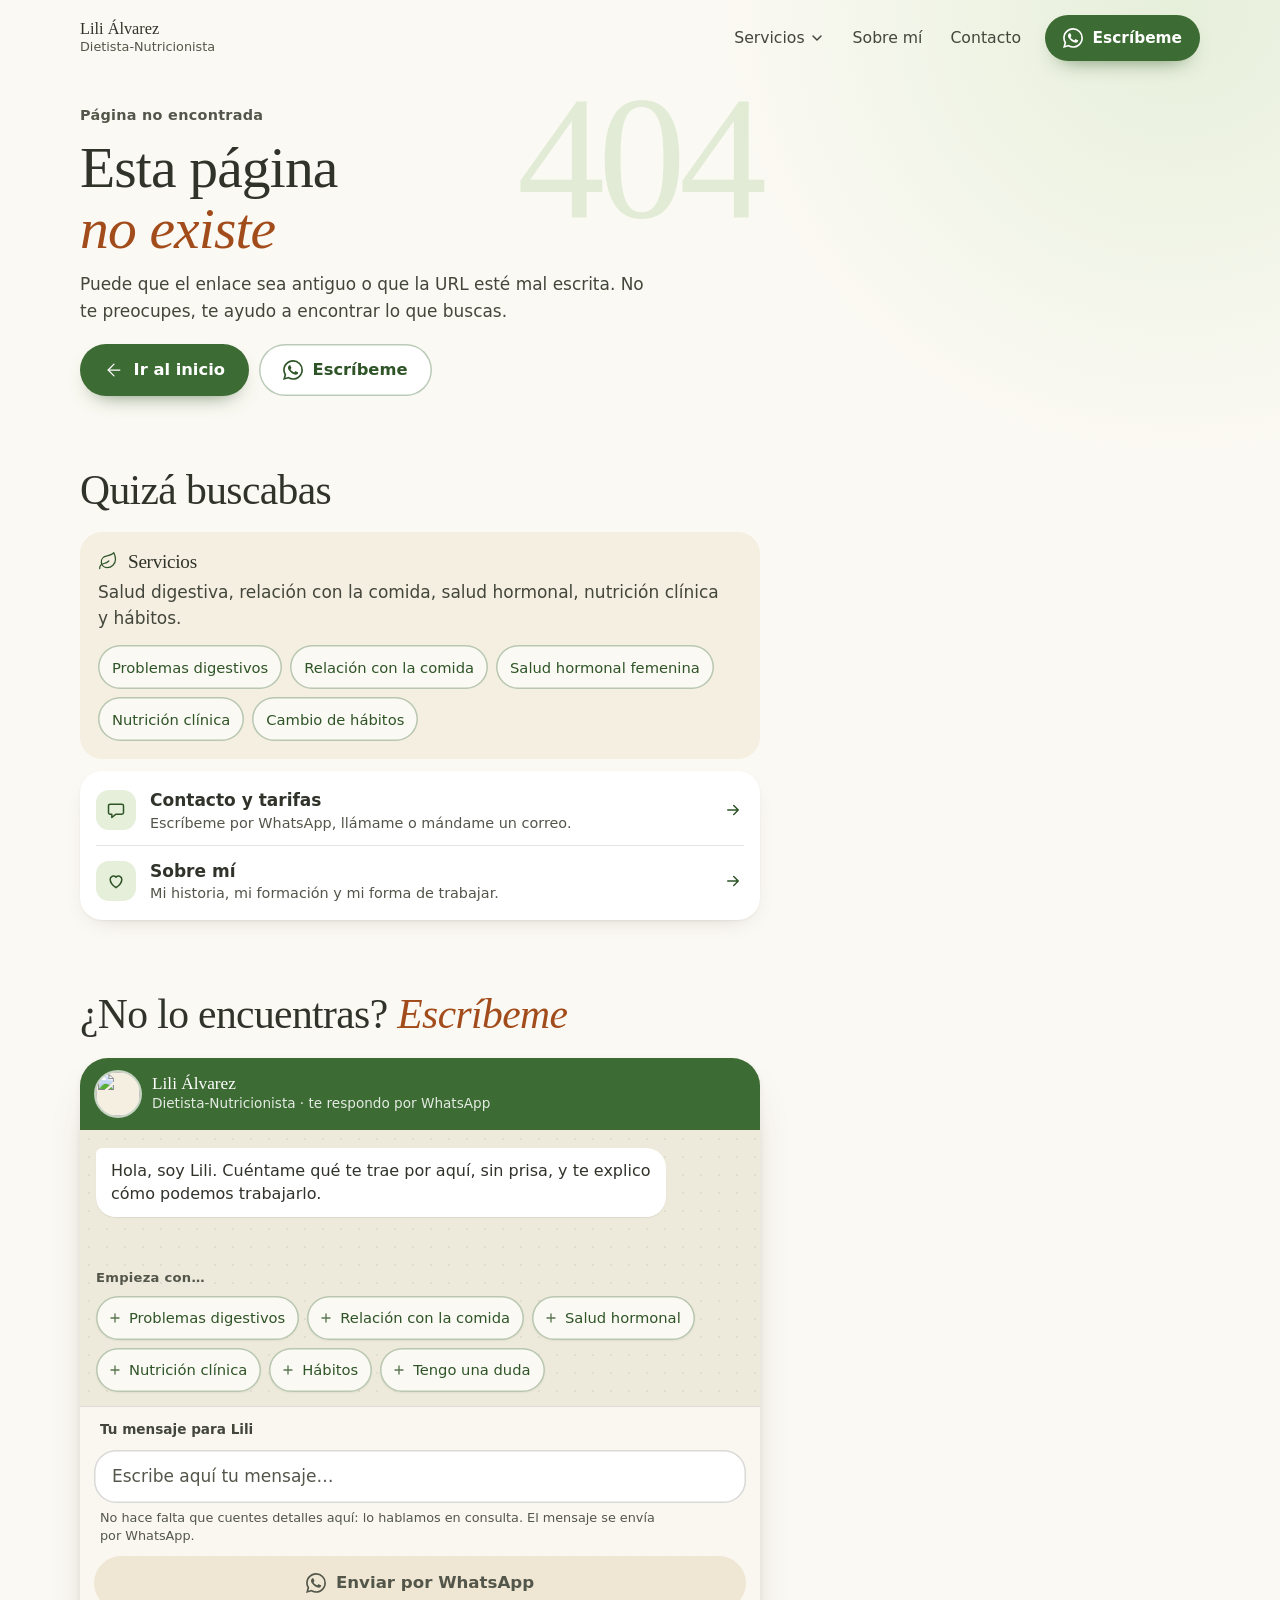
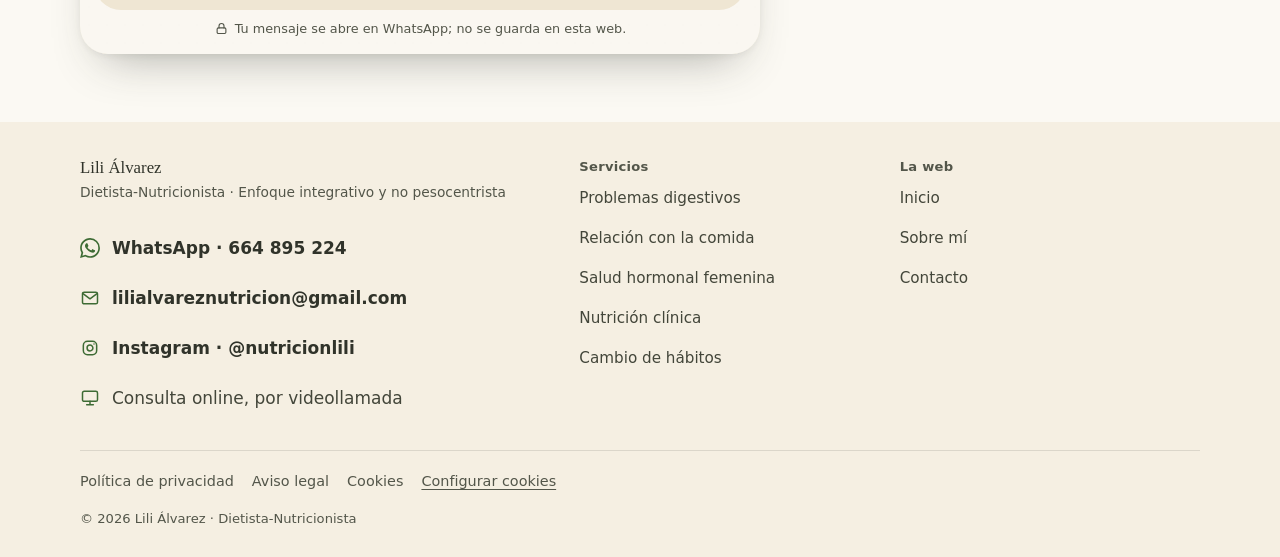
==== commit 75b2444e: "Vista previa: cambios de texto de Lili" ====
--- a/404/index.html
+++ b/404/index.html
@@ -68,10 +68,10 @@
   <!-- JSON-LD: lo emite SeoService (src/app/services/seo.service.ts) como un único @graph por página -->
 
 <style>:root{--bg: #fbf9f3;--cream: #f5efe2;--sand: #efe6d3;--wall: #eeeadb;--ink: #30332a;--ink-2: #43463a;--ink-3: #53564a;--sage: #3d6b34;--sage-d: #2e5427;--sage-l: #e5efd9;--sage-m: #cde1bd;--out: #dbeacb;--terra: #a24c1c;--rosa: #fde8db;--ink-rgb: 48, 51, 42;--sage-rgb: 61, 107, 52;--terra-rgb: 162, 76, 28;--line: rgba(var(--ink-rgb), .13);--t-digestiva: var(--sage-l);--t-comida: var(--rosa);--t-hormonal: #efe6f1;--t-clinica: #e0eeec;--t-habitos: #f6eecd;--serif: "Fraunces", Georgia, "Times New Roman", serif;--sans: "Figtree", system-ui, -apple-system, "Segoe UI", sans-serif;--gutter: 20px;--wrap: 680px;--wrap-wide: 1120px;--bar-h: 76px;--r-box: 18px;--r-card: 22px;--r-panel: 28px;--r-pill: 999px;--shadow-1: 0 1px 2px rgba(var(--ink-rgb), .06), 0 8px 24px -14px rgba(var(--ink-rgb), .28);--shadow-2: 0 2px 6px rgba(var(--ink-rgb), .06), 0 24px 48px -24px rgba(var(--ink-rgb), .42);--shadow-3: var(--shadow-2);--ease: cubic-bezier(.2, .75, .25, 1);--ease-sheet: cubic-bezier(.32, .72, 0, 1);--d-fast: .18s;--d-base: .32s;--z-dropdown: 200;--z-header: 1000;--z-bar: 900;--z-banner: 3100;--z-sheet: 3200;--z-skip: 9999;--z-sticky: var(--z-bar);--z-float: var(--z-bar);--c-ink: var(--ink);--c-earth: var(--ink-2);--c-text-muted: var(--ink-3);--c-sage: var(--sage);--c-sage-hover: var(--sage-d);--c-sage-200: var(--sage-m);--c-sage-100: var(--sage-l);--c-sage-50: #f1f6ea;--c-clay: var(--terra);--c-clay-100: #fbeadd;--c-bg: var(--bg);--c-bg-alt: var(--cream);--c-cream: var(--cream);--c-cream-warm: #f8f2e4;--c-sand: #e6dcc4;--c-sand-100: var(--sand);--c-rose: var(--rosa);--c-rose-ink: #97451a;--c-surface: #ffffff;--c-border: var(--line);--c-border-soft: rgba(var(--ink-rgb), .08);--c-border-strong: #85887a;--c-on-dark: #ffffff;--c-on-dark-muted: #dfe3d4;--c-whatsapp: var(--sage);--c-whatsapp-hover: var(--sage-d);--c-error: #b3261e;--c-focus: var(--terra);--c-sage-glow: rgba(var(--sage-rgb), .17);--c-clay-glow: rgba(var(--terra-rgb), .11);--font-serif: var(--serif);--font-sans: var(--sans);--fs-xs: .8125rem;--fs-sm: .9375rem;--fs-body: 1.0625rem;--fs-lead: clamp(1.125rem, 1.05rem + .4vw, 1.3125rem);--fs-h4: clamp(1.0625rem, 1.03rem + .2vw, 1.1875rem);--fs-h3: clamp(1.375rem, 1.25rem + .55vw, 1.75rem);--fs-h2: clamp(1.8rem, 1.45rem + 1.5vw, 2.6rem);--fs-h1: clamp(2.1rem, 1.45rem + 3vw, 3.7rem);--fw-heading: 400;--lh-tight: 1.05;--lh-heading: 1.1;--lh-body: 1.55;--tracking-tight: -.015em;--tracking-label: .12em;--measure: 38rem;--space-half: .25rem;--space-1: .5rem;--space-2: 1rem;--space-3: 1.5rem;--space-4: 2rem;--space-5: 2.5rem;--space-6: 3rem;--space-8: 4rem;--space-10: 5rem;--space-12: 6rem;--section-y: clamp(2.5rem, 1.5rem + 5.5vw, 7rem);--section-y-tight: clamp(2.5rem, 1.75rem + 3vw, 4.5rem);--container: 1120px;--card-pad: clamp(1.25rem, 1rem + 1vw, 2rem);--radius-xs: 8px;--radius-sm: 12px;--radius: var(--r-box);--radius-lg: var(--r-card);--radius-control: var(--r-pill);--radius-pill: var(--r-pill);--border: 1px solid var(--line);--control-h: 48px;--control-h-lg: 56px;--tap-min: 44px;--dur-fast: var(--d-fast);--dur: .22s;--dur-reveal: .6s;--ease-out: var(--ease);--dur-enter: .56s;--dur-breathe: 18s;--header-height: 64px;--font-accent: var(--serif);--font-hand: var(--serif);--color-bg: var(--bg);--color-bg-alt: var(--cream);--color-bg-green: var(--sage-m);--color-bg-green-light: var(--sage-l);--color-primary: var(--ink-2);--color-primary-dark: var(--ink);--color-primary-light: #a3a593;--color-secondary: var(--ink-3);--color-accent: var(--sage);--color-accent-dark: var(--sage-d);--color-accent-light: var(--sage-m);--color-warm: var(--c-sand);--color-heading: var(--ink);--color-text: var(--ink-2);--color-text-light: var(--ink-3);--color-white: #ffffff;--color-surface: #ffffff;--color-border: var(--line);--color-border-input: var(--c-border-strong);--color-rose: var(--rosa);--color-lilac: var(--sand);--color-error: var(--c-error);--color-focus: var(--terra);--color-whatsapp: var(--sage);--color-whatsapp-dark: var(--sage-d);--font-heading: var(--serif);--font-subheading: var(--serif);--font-body: var(--sans);--shadow-sm: var(--shadow-1);--shadow-md: var(--shadow-1);--shadow-lg: var(--shadow-2);--radius-full: var(--r-pill);--transition: var(--dur) var(--ease);--max-width: var(--container);color-scheme:light}@media(min-width:720px){:root{--gutter: 32px}}*,*:before,*:after{box-sizing:border-box;margin:0;padding:0}html{font-synthesis:none;-webkit-text-size-adjust:100%;scroll-behavior:smooth;scroll-padding-top:var(--space-2);scroll-padding-bottom:calc(100px + var(--consent-alto, 0px))}body{font-family:var(--font-sans);font-size:var(--fs-body);line-height:var(--lh-body);color:var(--ink);background:radial-gradient(circle at 92% 0,color-mix(in srgb,var(--sage-l) 95%,transparent),transparent min(460px,90vw)) no-repeat,var(--bg);-webkit-font-smoothing:antialiased;overflow-x:clip}button,textarea{font:inherit;color:inherit}img,svg{max-width:100%;display:block}img{height:auto}a{color:inherit;text-decoration:none}ul{list-style:none}h1,h2,h3{color:var(--c-ink);line-height:var(--lh-heading);text-wrap:balance}h1,h2,h3{font-family:var(--font-serif);font-weight:var(--fw-heading);letter-spacing:var(--tracking-tight)}h1{font-size:var(--fs-h1);line-height:var(--lh-tight)}h2{font-size:var(--fs-h2);line-height:1.12}h3{font-size:var(--fs-h3)}p{text-wrap:pretty}b{font-weight:700}em,i{font-style:italic}.skip-to-content{position:absolute;top:-100%;left:var(--space-2);z-index:var(--z-skip);padding:var(--space-1) var(--space-2);border-radius:0 0 var(--radius-sm) var(--radius-sm);background:var(--c-ink);color:var(--c-on-dark);font-weight:600;font-size:var(--fs-sm)}.skip-to-content:focus{top:0}.sr-only{position:absolute;width:1px;height:1px;padding:0;margin:-1px;overflow:hidden;clip:rect(0,0,0,0);white-space:nowrap;border:0}.btn{display:inline-flex;align-items:center;justify-content:center;gap:.6rem;min-height:52px;padding:14px 24px;border:0;border-radius:var(--r-pill);background:var(--sage);color:#fff;box-shadow:0 10px 22px -14px color-mix(in srgb,var(--sage-d) 90%,transparent);font-family:var(--sans);font-size:1.02rem;font-weight:600;line-height:1.2;touch-action:manipulation;letter-spacing:0;text-align:center;text-transform:none;text-decoration:none;cursor:pointer;-webkit-user-select:none;user-select:none;-webkit-tap-highlight-color:transparent;transition:background-color var(--dur) var(--ease),color var(--dur) var(--ease),border-color var(--dur) var(--ease),box-shadow var(--dur-fast) var(--ease),transform var(--dur-fast) var(--ease)}.btn:hover{background-color:var(--sage-d)}.btn:active{transform:scale(.98)}.btn:focus-visible{outline:3px solid var(--terra);outline-offset:3px}.btn:disabled{opacity:.5;cursor:not-allowed;transform:none}.chip{display:inline-flex;align-items:center;gap:.4rem;padding:.3rem .75rem;border:1px solid var(--c-border);border-radius:var(--radius-pill);background:transparent;color:var(--c-earth);font-size:var(--fs-xs);font-weight:600;line-height:1.3;white-space:nowrap}a.chip{min-height:var(--tap-min);padding-inline:var(--space-2);font-size:var(--fs-sm);cursor:pointer;transition:background-color var(--dur) var(--ease),border-color var(--dur) var(--ease),color var(--dur) var(--ease)}a.chip:hover{border-color:var(--c-ink);color:var(--c-ink)}@media(prefers-reduced-motion:reduce){html{scroll-behavior:auto}*,*:before,*:after{animation-duration:.01ms!important;animation-iteration-count:1!important;transition-duration:.01ms!important;scroll-behavior:auto!important}.btn:active{transform:none}}@keyframes enter-up{0%{opacity:0;transform:translate3d(0,14px,0)}}.enter{animation:enter-up var(--dur-enter) var(--ease-out) var(--d, 0ms) both}@media(prefers-reduced-motion:reduce){.enter{animation:none!important;opacity:1;transform:none}}body{-moz-osx-font-smoothing:grayscale;-webkit-tap-highlight-color:transparent}h1,h2,h3{font-synthesis:none;line-height:1.1}p{margin:0}[tabindex="-1"]:focus{outline:none}.wrap{width:min(var(--wrap),100% - 2 * var(--gutter));margin-inline:auto}section{scroll-margin-top:16px}.sec{padding:52px 0 0}.sec__head h2{font-size:clamp(1.8rem,1.45rem + 1.5vw,2.6rem)}.kicker{font-size:.9rem;font-weight:600;letter-spacing:.02em;color:var(--ink-3)}.btn--soft{background:#fff;color:var(--sage-d);border-color:transparent;box-shadow:inset 0 0 0 1.5px rgba(var(--sage-rgb),.35)}.btn--soft:hover{background:var(--sage-l);border-color:transparent;color:var(--sage-d)}.btn--block{display:flex;width:100%}.btn app-icon svg{width:20px;height:20px}.micro{font-size:.92rem;line-height:1.45;color:var(--ink-3)}.micro b{font-weight:600;color:var(--ink-2)}.chip{border:0;background:var(--bg);color:var(--sage-d);box-shadow:inset 0 0 0 1.5px rgba(var(--sage-rgb),.35);font-weight:500}a.chip{min-height:44px;padding:9px 14px;font-size:.92rem;border-radius:var(--r-pill);touch-action:manipulation;transition:transform var(--d-fast) var(--ease),background-color var(--d-fast) var(--ease)}a.chip:hover{background:#fff;color:var(--sage-d)}a.chip:active{transform:scale(.97)}.scrim{position:fixed;inset:0;z-index:0;background:rgba(var(--ink-rgb),.38);opacity:0;transition:opacity .36s var(--ease);pointer-events:auto}.sheet{position:fixed;inset:0;z-index:var(--z-sheet);pointer-events:none}.sheet[hidden]{display:none}.sheet__panel{position:absolute;z-index:1;left:0;right:0;bottom:var(--kb, 0px);max-height:calc(var(--vvh, 100svh) - 28px);display:flex;flex-direction:column;border-radius:var(--r-panel) var(--r-panel) 0 0;background:var(--wall);box-shadow:0 -20px 60px -20px rgba(var(--ink-rgb),.45);overflow:hidden;pointer-events:auto;transform:translateY(105%);transition:transform .46s var(--ease-sheet);will-change:transform;padding-bottom:env(safe-area-inset-bottom)}.sheet__head{position:relative;display:flex;align-items:center;gap:12px;padding:22px 16px 14px;background:var(--sage);color:#fff;touch-action:none;cursor:grab;flex:none}.sheet__head img{width:44px;height:44px;border-radius:50%;object-fit:cover;object-position:50% 18%;background:var(--cream);box-shadow:0 0 0 2px #ffffffb3}.sheet__head b{display:block;font:500 1.08rem/1.2 var(--serif)}.sheet__head span{display:block;font-size:.8rem;line-height:1.3;color:#e8f0de}.sheet__head>div{flex:1;min-width:0}.sheet__grab{position:absolute;top:8px;left:50%;width:40px;height:5px;margin-left:-20px;border-radius:5px;background:#ffffff8c}.sheet__close{flex:none;width:48px;height:48px;border-radius:50%;border:0;cursor:pointer;display:grid;place-items:center;background:#ffffff29;color:#fff;transition:background-color var(--d-fast) var(--ease),transform var(--d-fast) var(--ease)}.sheet__close:hover{background:#ffffff47}.sheet__close:active{transform:scale(.94)}.sheet__close:focus-visible,.sheet__head :focus-visible{outline-color:#fff}@media(max-height:520px){.sheet__head{padding-top:14px;padding-bottom:10px}.sheet__head span,.sheet__grab{display:none}.sheet__head img{width:36px;height:36px}}@media(min-width:720px){.sec{padding-top:72px}.sheet__panel{left:50%;right:auto;width:440px;bottom:calc(var(--kb, 0px) + 20px);margin-left:-220px;border-radius:var(--r-panel);max-height:min(720px,calc(var(--vvh, 100vh) - 40px))}}@media(min-width:1024px){:root{--axis-left: max(var(--gutter), calc((100% - var(--wrap-wide)) / 2))}.wrap{margin-left:var(--axis-left);margin-right:auto}}@media(prefers-reduced-motion:reduce){*,*:before,*:after{animation:none!important;transition:none!important}.enter{opacity:1!important;transform:none!important}}
-</style><link rel="stylesheet" href="styles-YJOATXYI.css" media="print" onload="this.media='all'"><noscript><link rel="stylesheet" href="styles-YJOATXYI.css"></noscript><style ng-app-id="ng">#main-content[_ngcontent-ng-c1924629096]:focus{outline:none}.foot[_ngcontent-ng-c1924629096]{margin-top:60px;padding:36px 0 calc(28px + env(safe-area-inset-bottom));background:var(--cream);color:var(--ink-2)}.foot__in[_ngcontent-ng-c1924629096]{width:min(var(--wrap),100% - 2 * var(--gutter));margin-inline:auto}.foot__brand[_ngcontent-ng-c1924629096]{display:flex;align-items:center;gap:12px}.foot__brand[_ngcontent-ng-c1924629096]   b[_ngcontent-ng-c1924629096]{display:block;font:500 1.05rem/1.2 var(--serif);color:var(--ink)}.foot__brand[_ngcontent-ng-c1924629096]   span[_ngcontent-ng-c1924629096]{font-size:.86rem;color:var(--ink-3)}.contact[_ngcontent-ng-c1924629096]{margin-top:20px;display:grid;gap:2px}.contact[_ngcontent-ng-c1924629096]   a[_ngcontent-ng-c1924629096], .contact[_ngcontent-ng-c1924629096]   p[_ngcontent-ng-c1924629096]{display:flex;min-width:0;overflow-wrap:anywhere;align-items:center;gap:12px;min-height:48px;text-decoration:none;color:var(--ink-2)}.contact[_ngcontent-ng-c1924629096]   a[_ngcontent-ng-c1924629096]{font-weight:600;color:var(--ink)}.contact[_ngcontent-ng-c1924629096]   a[_ngcontent-ng-c1924629096]:hover{color:var(--sage-d)}.contact[_ngcontent-ng-c1924629096]   app-icon[_ngcontent-ng-c1924629096]{color:var(--sage);flex:none}.foot__links[_ngcontent-ng-c1924629096]{display:grid;grid-template-columns:1fr 1fr;gap:8px 20px;margin-top:28px;padding-top:20px;border-top:1px solid var(--line)}.foot__links[_ngcontent-ng-c1924629096]   h2[_ngcontent-ng-c1924629096]{font:600 .82rem/1.3 var(--sans);letter-spacing:.02em;color:var(--ink-3);margin:0 0 4px}.foot__links[_ngcontent-ng-c1924629096]   a[_ngcontent-ng-c1924629096]{display:inline-flex;align-items:center;min-height:40px;color:var(--ink-2);font-size:.95rem;text-decoration:none}.foot__links[_ngcontent-ng-c1924629096]   a[_ngcontent-ng-c1924629096]:hover{color:var(--sage-d);text-decoration:underline;text-underline-offset:3px}.legal[_ngcontent-ng-c1924629096]{display:flex;flex-wrap:wrap;gap:0 18px;margin-top:16px;padding-top:8px;border-top:1px solid var(--line);font-size:.9rem}.legal[_ngcontent-ng-c1924629096]   a[_ngcontent-ng-c1924629096], .legal__btn[_ngcontent-ng-c1924629096]{display:inline-flex;align-items:center;min-height:44px;color:var(--ink-3)}.legal__btn[_ngcontent-ng-c1924629096]{border:0;background:none;padding:0;font:inherit;text-decoration:underline;text-underline-offset:3px;cursor:pointer}.legal[_ngcontent-ng-c1924629096]   a[_ngcontent-ng-c1924629096]:hover, .legal__btn[_ngcontent-ng-c1924629096]:hover{color:var(--sage-d)}.foot__copy[_ngcontent-ng-c1924629096]{margin-top:6px;font-size:.82rem;color:var(--ink-3)}@media(min-width:720px){.foot__in[_ngcontent-ng-c1924629096]{width:min(var(--wrap-wide),100% - 2 * var(--gutter));display:grid;grid-template-columns:minmax(0,1fr) minmax(0,1.4fr);gap:0 56px}.foot__brand[_ngcontent-ng-c1924629096], .contact[_ngcontent-ng-c1924629096]{grid-column:1}.foot__links[_ngcontent-ng-c1924629096]{grid-column:2;grid-row:1 / span 3;margin-top:0;padding-top:0;border-top:0;align-content:start}.legal[_ngcontent-ng-c1924629096], .foot__copy[_ngcontent-ng-c1924629096]{grid-column:1 / -1}.legal[_ngcontent-ng-c1924629096]{margin-top:28px}}</style><style ng-app-id="ng">[_nghost-ng-c1611207933]{--consent-tierra: var(--c-earth);--consent-tierra-osc: var(--c-ink);--consent-crema: var(--c-bg);--consent-salvia: var(--c-sage)}.consent[_ngcontent-ng-c1611207933]{position:fixed;left:0;right:0;bottom:0;z-index:var(--z-banner, 3100);background:var(--consent-crema);color:var(--consent-tierra-osc);border-radius:var(--r-panel, 28px) var(--r-panel, 28px) 0 0;box-shadow:0 -1px 0 var(--line),0 -20px 50px -24px rgba(var(--ink-rgb),.45);padding:1rem 1.25rem calc(1rem + env(safe-area-inset-bottom,0px));animation:_ngcontent-ng-c1611207933_consent-in .35s cubic-bezier(.16,1,.3,1)}@keyframes _ngcontent-ng-c1611207933_consent-in{0%{transform:translateY(100%);opacity:0}to{transform:translateY(0);opacity:1}}@media(prefers-reduced-motion:reduce){.consent[_ngcontent-ng-c1611207933]{animation:none}}.consent__inner[_ngcontent-ng-c1611207933]{max-width:var(--container, 1200px);margin:0 auto;display:flex;align-items:center;gap:1.5rem}.consent__copy[_ngcontent-ng-c1611207933]{flex:1;min-width:0}.consent__title[_ngcontent-ng-c1611207933]{font-family:var(--serif);font-size:1.15rem;font-weight:500;color:var(--consent-tierra);margin:0 0 .2rem;line-height:1.25}.consent__title[_ngcontent-ng-c1611207933]:focus{outline:none}.consent__title[_ngcontent-ng-c1611207933]:focus-visible{outline:2px solid var(--consent-salvia);outline-offset:3px}.consent__text[_ngcontent-ng-c1611207933]{font-family:var(--font-sans);font-size:var(--fs-sm, .9375rem);line-height:1.5;margin:0;color:var(--consent-tierra)}.consent__link[_ngcontent-ng-c1611207933]{color:var(--consent-salvia);font-weight:700;text-decoration:underline;text-underline-offset:2px;white-space:nowrap}.consent__link[_ngcontent-ng-c1611207933]:hover{color:var(--consent-tierra-osc)}.consent__link[_ngcontent-ng-c1611207933]:focus-visible{outline:2px solid var(--consent-tierra-osc);outline-offset:2px;border-radius:2px}.consent__actions[_ngcontent-ng-c1611207933]{display:flex;gap:.6rem;flex-shrink:0}.consent__btn[_ngcontent-ng-c1611207933]{min-width:7.5rem;min-height:var(--control-h, 48px);padding:.625rem 1.25rem;border-radius:var(--radius-pill, 999px);border:0;background:var(--consent-tierra-osc);color:#fff;font-family:var(--font-sans);font-size:1rem;font-weight:600;cursor:pointer;transition:background-color var(--dur, .24s) var(--ease, ease),border-color var(--dur, .24s) var(--ease, ease),transform var(--dur-fast, .15s) ease}.consent__btn[_ngcontent-ng-c1611207933]:hover{background:var(--consent-tierra)}.consent__btn[_ngcontent-ng-c1611207933]:active{transform:translateY(1px)}.consent__btn[_ngcontent-ng-c1611207933]:focus-visible{outline:3px solid var(--c-focus);outline-offset:3px}.consent__title[_ngcontent-ng-c1611207933]{position:absolute;width:1px;height:1px;margin:-1px;padding:0;overflow:hidden;clip:rect(0 0 0 0);white-space:nowrap;border:0}@media(max-width:719px){.consent[_ngcontent-ng-c1611207933]{padding:.5rem 1rem calc(.5rem + env(safe-area-inset-bottom,0px));border-radius:var(--r-box, 18px) var(--r-box, 18px) 0 0}.consent__inner[_ngcontent-ng-c1611207933]{flex-direction:column;align-items:stretch;gap:.4rem}.consent__text[_ngcontent-ng-c1611207933]{font-size:var(--fs-xs, .8125rem);line-height:1.4}.consent__actions[_ngcontent-ng-c1611207933]{gap:.5rem}.consent__btn[_ngcontent-ng-c1611207933]{flex:1 1 0;min-width:0;min-height:40px;padding:.3rem .75rem;font-size:.9rem}}@media(min-width:720px){.consent[_ngcontent-ng-c1611207933]{left:24px;right:auto;bottom:24px;max-width:520px;border-radius:var(--r-box, 18px);padding:.75rem .9rem .75rem 1.1rem;box-shadow:var(--shadow-2),0 0 0 1px var(--line)}.consent__inner[_ngcontent-ng-c1611207933]{gap:1rem}.consent__text[_ngcontent-ng-c1611207933]{font-size:var(--fs-xs, .8125rem);line-height:1.45}.consent__actions[_ngcontent-ng-c1611207933]{gap:.4rem}.consent__btn[_ngcontent-ng-c1611207933]{min-width:0;min-height:38px;padding:.35rem 1rem;font-size:.875rem}}</style><style ng-app-id="ng">.hdr[_ngcontent-ng-c1001757982]{position:relative;z-index:var(--z-header);padding-top:env(safe-area-inset-top)}.hdr__in[_ngcontent-ng-c1001757982]{display:flex;align-items:center;justify-content:space-between;gap:12px;width:min(var(--wrap-wide),100% - 2 * var(--gutter));margin-inline:auto;min-height:64px}.hdr__brand[_ngcontent-ng-c1001757982]{display:inline-flex;align-items:center;gap:10px;min-height:48px;min-width:0;color:var(--ink);text-decoration:none}.hdr__brand[_ngcontent-ng-c1001757982]   b[_ngcontent-ng-c1001757982]{display:block;font:500 1.02rem/1.15 var(--serif);white-space:nowrap}.hdr__brand[_ngcontent-ng-c1001757982]   small[_ngcontent-ng-c1001757982]{display:block;font-size:.8rem;line-height:1.3;color:var(--ink-3)}.hdr__menu[_ngcontent-ng-c1001757982]{display:inline-flex;align-items:center;gap:8px;min-height:44px;padding:8px 16px 8px 12px;border:0;border-radius:var(--r-pill);background:#fff;color:var(--sage-d);font:600 .95rem/1 var(--sans);cursor:pointer;box-shadow:inset 0 0 0 1.5px rgba(var(--sage-rgb),.3),var(--shadow-1);touch-action:manipulation;transition:transform var(--d-fast) var(--ease),background-color var(--d-fast) var(--ease)}.hdr__menu[_ngcontent-ng-c1001757982]:hover{background:var(--sage-l)}.hdr__menu[_ngcontent-ng-c1001757982]:active{transform:scale(.97)}.hdr__nav[_ngcontent-ng-c1001757982]{display:none}@media(min-width:1024px){.hdr__in[_ngcontent-ng-c1001757982]{min-height:76px}.hdr__menu[_ngcontent-ng-c1001757982]{display:none}.hdr__nav[_ngcontent-ng-c1001757982]{display:flex;align-items:center;gap:4px}.hdr__link[_ngcontent-ng-c1001757982]{display:inline-flex;align-items:center;gap:4px;min-height:44px;padding:8px 12px;border:0;border-radius:var(--r-pill);background:none;color:var(--ink-2);font:500 .98rem/1 var(--sans);text-decoration:none;cursor:pointer;transition:background-color var(--d-fast) var(--ease),color var(--d-fast) var(--ease)}.hdr__link[_ngcontent-ng-c1001757982]:hover{background:#ffffffb3;color:var(--ink)}.hdr__link.is-active[_ngcontent-ng-c1001757982]{color:var(--sage-d);text-decoration:underline;text-underline-offset:6px;text-decoration-thickness:1.5px}.hdr__cta[_ngcontent-ng-c1001757982]{min-height:46px;padding:10px 18px;margin-left:8px;font-size:.96rem}.dd[_ngcontent-ng-c1001757982]{position:relative}.dd__btn[_ngcontent-ng-c1001757982]   app-icon[_ngcontent-ng-c1001757982]{transition:transform var(--d-base) var(--ease)}.dd.is-open[_ngcontent-ng-c1001757982]   .dd__btn[_ngcontent-ng-c1001757982]   app-icon[_ngcontent-ng-c1001757982]{transform:rotate(180deg)}.dd__menu[_ngcontent-ng-c1001757982]{position:absolute;top:calc(100% + 8px);left:-8px;z-index:var(--z-dropdown);width:380px;padding:8px;border-radius:var(--r-card);background:#fff;box-shadow:var(--shadow-2),0 0 0 1px var(--line);opacity:0;visibility:hidden;transform:translateY(-6px);transition:opacity var(--d-fast) var(--ease),transform var(--d-fast) var(--ease),visibility 0s linear var(--d-fast)}.dd.is-open[_ngcontent-ng-c1001757982]   .dd__menu[_ngcontent-ng-c1001757982]{opacity:1;visibility:visible;transform:none;transition:opacity var(--d-fast) var(--ease),transform var(--d-fast) var(--ease),visibility 0s}.dd__menu[_ngcontent-ng-c1001757982]   a[_ngcontent-ng-c1001757982]{display:flex;align-items:center;gap:12px;padding:10px 12px;border-radius:14px;color:var(--ink);text-decoration:none}.dd__menu[_ngcontent-ng-c1001757982]   a[_ngcontent-ng-c1001757982]:hover   .svc-ico[_ngcontent-ng-c1001757982], .dd__menu[_ngcontent-ng-c1001757982]   a.is-active[_ngcontent-ng-c1001757982]   .svc-ico[_ngcontent-ng-c1001757982]{background:#fff}.dd__menu[_ngcontent-ng-c1001757982]   a[_ngcontent-ng-c1001757982]:hover, .dd__menu[_ngcontent-ng-c1001757982]   a.is-active[_ngcontent-ng-c1001757982]{background:var(--sage-l)}.dd__menu[_ngcontent-ng-c1001757982]   b[_ngcontent-ng-c1001757982]{display:block;font:500 1.02rem/1.25 var(--serif)}.dd__menu[_ngcontent-ng-c1001757982]   small[_ngcontent-ng-c1001757982]{display:block;margin-top:2px;font-size:.85rem;color:var(--ink-3)}}.menu[_ngcontent-ng-c1001757982]   .sheet__panel[_ngcontent-ng-c1001757982]{background:var(--bg);max-height:calc(var(--vvh, 100svh) * .82)}.menu[_ngcontent-ng-c1001757982]   .sheet__head[_ngcontent-ng-c1001757982]{padding-top:22px}.menu__body[_ngcontent-ng-c1001757982]{flex:1 1 auto;min-height:0;overflow-y:auto;overscroll-behavior:contain;padding:8px 16px 16px}.menu__label[_ngcontent-ng-c1001757982]{margin:14px 4px 6px;font-size:.82rem;font-weight:600;letter-spacing:.02em;color:var(--ink-3)}.menu__list[_ngcontent-ng-c1001757982]{display:grid;gap:8px}.menu__list[_ngcontent-ng-c1001757982]   a[_ngcontent-ng-c1001757982]{display:flex;align-items:center;justify-content:space-between;gap:12px;min-height:56px;padding:10px 14px;border-radius:var(--r-box);background:#fff;box-shadow:var(--shadow-1);color:var(--ink);text-decoration:none;transition:transform var(--d-fast) var(--ease)}.menu__list[_ngcontent-ng-c1001757982]   a[_ngcontent-ng-c1001757982]:active{transform:scale(.985)}.menu__list[_ngcontent-ng-c1001757982]   a.is-active[_ngcontent-ng-c1001757982]{background:var(--sage-l)}.menu__list[_ngcontent-ng-c1001757982]   b[_ngcontent-ng-c1001757982]{display:block;font:500 1.05rem/1.2 var(--serif)}.menu__list[_ngcontent-ng-c1001757982]   small[_ngcontent-ng-c1001757982]{display:block;margin-top:2px;font-size:.85rem;color:var(--ink-3)}.menu__list[_ngcontent-ng-c1001757982]   app-icon[_ngcontent-ng-c1001757982]{color:var(--sage-d)}.menu__txt[_ngcontent-ng-c1001757982]{flex:1 1 auto;min-width:0}.menu__list--plain[_ngcontent-ng-c1001757982]{grid-template-columns:1fr 1fr}.menu__list--plain[_ngcontent-ng-c1001757982]   a[_ngcontent-ng-c1001757982]{min-height:48px;font-weight:600;box-shadow:inset 0 0 0 1px var(--line);background:transparent}.menu__cta[_ngcontent-ng-c1001757982]{margin-top:18px}.menu__micro[_ngcontent-ng-c1001757982]{margin-top:10px;text-align:center}@media(min-width:1024px){.menu[_ngcontent-ng-c1001757982]{display:none}}.svc-ico[_ngcontent-ng-c1001757982]{flex:none;width:40px;height:40px;border-radius:13px;display:grid;place-items:center;background:var(--tint, var(--sage-l));color:var(--sage-d);transition:background-color var(--d-fast) var(--ease)}</style><style ng-app-id="ng">[_nghost-ng-c2486256520]{display:inline-flex;flex-shrink:0;line-height:0;vertical-align:middle}svg[_ngcontent-ng-c2486256520]{display:block}</style><style ng-app-id="ng">.bar[_ngcontent-ng-c1301413747]{position:fixed;left:0;right:0;bottom:0;z-index:var(--z-bar);display:flex;align-items:center;gap:12px;padding:10px 12px calc(10px + env(safe-area-inset-bottom)) 16px;background:color-mix(in srgb,var(--bg) 90%,transparent);-webkit-backdrop-filter:blur(16px) saturate(1.3);backdrop-filter:blur(16px) saturate(1.3);box-shadow:0 -1px 0 var(--line),0 -12px 30px -22px rgba(var(--ink-rgb),.5);transform:translateY(calc(100% + 12px));visibility:hidden;transition:transform .38s var(--ease-sheet),visibility 0s linear .38s}.bar.is-shown[_ngcontent-ng-c1301413747]{transform:none;visibility:visible;transition:transform .42s var(--ease-sheet),visibility 0s}.bar[_ngcontent-ng-c1301413747]   .ava[_ngcontent-ng-c1301413747]{flex:none;width:40px;height:40px;border-radius:50%;object-fit:cover;object-position:50% 18%;background:var(--cream)}.bar__txt[_ngcontent-ng-c1301413747]{flex:1;min-width:0;line-height:1.25}.bar__txt[_ngcontent-ng-c1301413747]   b[_ngcontent-ng-c1301413747]{display:block;font-weight:600;font-size:.95rem;white-space:nowrap;overflow:hidden;text-overflow:ellipsis;color:var(--ink)}.bar__txt[_ngcontent-ng-c1301413747]   span[_ngcontent-ng-c1301413747]{display:block;font-size:.82rem;color:var(--ink-3);white-space:nowrap;overflow:hidden;text-overflow:ellipsis}.bar[_ngcontent-ng-c1301413747]   .btn[_ngcontent-ng-c1301413747]{flex:none;min-height:52px;padding:12px 18px}body.consent-abierto[_nghost-ng-c1301413747]   .bar[_ngcontent-ng-c1301413747], body.consent-abierto   [_nghost-ng-c1301413747]   .bar[_ngcontent-ng-c1301413747]{bottom:var(--consent-alto, 0px)}body.menu-open[_nghost-ng-c1301413747]   .bar[_ngcontent-ng-c1301413747], body.menu-open   [_nghost-ng-c1301413747]   .bar[_ngcontent-ng-c1301413747]{transform:translateY(calc(100% + 12px));visibility:hidden}@media(min-width:720px){.bar[_ngcontent-ng-c1301413747]{left:auto;right:24px;bottom:24px;border-radius:var(--r-pill);padding:8px 8px 8px 10px;box-shadow:var(--shadow-2),0 0 0 1px var(--line)}.bar__txt[_ngcontent-ng-c1301413747]{max-width:220px}body.consent-abierto[_nghost-ng-c1301413747]   .bar[_ngcontent-ng-c1301413747], body.consent-abierto   [_nghost-ng-c1301413747]   .bar[_ngcontent-ng-c1301413747]{bottom:24px}}</style><style ng-app-id="ng">.sheet__scroll[_ngcontent-ng-c159027110]{flex:1 1 auto;min-height:0;display:flex;flex-direction:column}.ava[_ngcontent-ng-c159027110]{flex:none;width:44px;height:44px;border-radius:50%;object-fit:cover;object-position:50% 18%;background:var(--cream);box-shadow:0 0 0 2px #ffffffb3}</style><style ng-app-id="ng">[_nghost-ng-c392905695]{display:block}.is-sheet[_nghost-ng-c392905695]{flex:1 1 auto;min-height:0;display:flex;flex-direction:column}.chat[_ngcontent-ng-c392905695]{border-radius:var(--r-panel);overflow:hidden;background:var(--wall);box-shadow:var(--shadow-2)}.chat__head[_ngcontent-ng-c392905695]{display:flex;align-items:center;gap:12px;padding:14px 16px;background:var(--sage);color:#fff}.chat__head[_ngcontent-ng-c392905695]   .ava[_ngcontent-ng-c392905695]{flex:none;width:44px;height:44px;border-radius:50%;object-fit:cover;object-position:50% 18%;background:var(--cream);box-shadow:0 0 0 2px #ffffffb3}.chat__head[_ngcontent-ng-c392905695]   b[_ngcontent-ng-c392905695]{display:block;font:500 1.08rem/1.2 var(--serif)}.chat__head[_ngcontent-ng-c392905695]   span[_ngcontent-ng-c392905695]{display:block;font-size:.85rem;line-height:1.3;color:#ffffffdb}.composer[_ngcontent-ng-c392905695]{display:grid;background:var(--wall);background-image:radial-gradient(rgba(var(--ink-rgb),.07) 1px,transparent 1.2px);background-size:18px 18px}.convo[_ngcontent-ng-c392905695]{padding:18px 16px 6px;min-height:132px;display:grid;align-content:start;gap:6px}.bubble[_ngcontent-ng-c392905695]{max-width:88%;padding:11px 15px 12px;border-radius:6px 20px 20px;background:#fff;color:var(--ink);font-size:1rem;line-height:1.45;box-shadow:0 1px 1px rgba(var(--ink-rgb),.08);transform-origin:0 0}.bubble[hidden][_ngcontent-ng-c392905695], .typing[hidden][_ngcontent-ng-c392905695]{display:none}.bubble.is-in[_ngcontent-ng-c392905695]{animation:_ngcontent-ng-c392905695_pop .38s var(--ease) both}@keyframes _ngcontent-ng-c392905695_pop{0%{opacity:0;transform:translateY(6px) scale(.94)}to{opacity:1;transform:none}}.typing[_ngcontent-ng-c392905695]{display:inline-flex;gap:5px;align-items:center;justify-self:start;padding:14px 16px;border-radius:6px 20px 20px;background:#fff;box-shadow:0 1px 1px rgba(var(--ink-rgb),.08);animation:_ngcontent-ng-c392905695_pop .24s var(--ease) both}.typing[_ngcontent-ng-c392905695]   i[_ngcontent-ng-c392905695]{width:7px;height:7px;border-radius:50%;background:var(--ink-3);opacity:.35;animation:_ngcontent-ng-c392905695_dot .9s ease-in-out infinite}.typing[_ngcontent-ng-c392905695]   i[_ngcontent-ng-c392905695]:nth-child(2){animation-delay:.15s}.typing[_ngcontent-ng-c392905695]   i[_ngcontent-ng-c392905695]:nth-child(3){animation-delay:.3s}@keyframes _ngcontent-ng-c392905695_dot{0%,60%,to{opacity:.3;transform:none}30%{opacity:.9;transform:translateY(-3px)}}.starters[_ngcontent-ng-c392905695]{display:flex;flex-wrap:wrap;justify-content:flex-start;gap:8px;padding:6px 16px 14px}.starters__label[_ngcontent-ng-c392905695]{flex-basis:100%;display:flex;align-items:center;gap:6px;font-size:.82rem;font-weight:600;letter-spacing:.02em;color:var(--ink-3)}.starter[_ngcontent-ng-c392905695]{display:inline-flex;align-items:center;gap:6px;min-height:44px;padding:9px 14px 9px 11px;border-radius:var(--r-pill);border:0;cursor:pointer;background:var(--bg);color:var(--sage-d);font:500 .92rem/1.2 var(--sans);text-align:left;box-shadow:inset 0 0 0 1.5px rgba(var(--sage-rgb),.35),0 1px 2px rgba(var(--ink-rgb),.06);touch-action:manipulation;transition:transform var(--d-fast) var(--ease),background-color var(--d-fast) var(--ease),color var(--d-fast) var(--ease),box-shadow var(--d-fast) var(--ease)}.starter[_ngcontent-ng-c392905695]:hover{background:#fff}.starter[_ngcontent-ng-c392905695]:active{transform:scale(.97)}.starter[_ngcontent-ng-c392905695]   app-icon[_ngcontent-ng-c392905695]{opacity:.8}.starter[aria-pressed=true][_ngcontent-ng-c392905695]{background:var(--out);box-shadow:inset 0 0 0 1.5px var(--sage);color:var(--ink)}.compose[_ngcontent-ng-c392905695]{padding:12px 14px 16px;background:color-mix(in srgb,var(--bg) 92%,transparent);border-top:1px solid var(--line);display:grid;gap:10px}.compose__label[_ngcontent-ng-c392905695]{font-size:.85rem;font-weight:600;color:var(--ink-2);padding-left:6px}.compose__field[_ngcontent-ng-c392905695]{display:block;border-radius:22px;background:#fff;box-shadow:inset 0 0 0 1.5px rgba(var(--ink-rgb),.18);transition:box-shadow var(--d-fast) var(--ease)}.compose__field[_ngcontent-ng-c392905695]:focus-within{box-shadow:inset 0 0 0 2px var(--sage),0 0 0 4px rgba(var(--sage-rgb),.14)}.compose__hint[_ngcontent-ng-c392905695]{font-size:.8rem;margin:-4px 0 0;padding-left:6px}.compose__field.is-flash[_ngcontent-ng-c392905695]{animation:_ngcontent-ng-c392905695_flash .52s var(--ease)}@keyframes _ngcontent-ng-c392905695_flash{0%{background:var(--out)}to{background:#fff}}.compose[_ngcontent-ng-c392905695]   textarea[_ngcontent-ng-c392905695]{display:block;width:100%;min-height:52px;max-height:180px;resize:none;border:0;outline:0;box-shadow:none;background:transparent;padding:14px 18px;font-size:1.0625rem;line-height:1.45;color:var(--ink);border-radius:22px;overflow-y:auto}.compose[_ngcontent-ng-c392905695]   textarea[_ngcontent-ng-c392905695]:focus-visible{box-shadow:none;outline:0}.compose[_ngcontent-ng-c392905695]   textarea[_ngcontent-ng-c392905695]::placeholder{color:var(--ink-3)}.send[_ngcontent-ng-c392905695]{display:flex;align-items:center;justify-content:center;gap:10px;min-height:54px;padding:14px 22px;border-radius:var(--r-pill);text-decoration:none;cursor:pointer;font:600 1.04rem/1.2 var(--sans);background:var(--sand);color:var(--ink-3);touch-action:manipulation;user-select:none;-webkit-user-select:none;transition:background-color var(--d-base) var(--ease),color var(--d-base) var(--ease),transform var(--d-fast) var(--ease),box-shadow var(--d-base) var(--ease)}.send[_ngcontent-ng-c392905695]   app-icon[_ngcontent-ng-c392905695]{transition:transform var(--d-base) var(--ease)}.send.is-ready[_ngcontent-ng-c392905695]{background:var(--sage);color:#fff;box-shadow:0 12px 24px -14px rgba(var(--ink-rgb),.95)}.send.is-ready[_ngcontent-ng-c392905695]:hover{background:var(--sage-d)}.send.is-ready[_ngcontent-ng-c392905695]   app-icon[_ngcontent-ng-c392905695]{transform:rotate(-8deg) scale(1.06)}.send[_ngcontent-ng-c392905695]:active{transform:scale(.98)}.send.is-nudge[_ngcontent-ng-c392905695]{animation:_ngcontent-ng-c392905695_nudge .36s var(--ease)}@keyframes _ngcontent-ng-c392905695_nudge{25%{transform:translate(-4px)}50%{transform:translate(4px)}75%{transform:translate(-2px)}}.compose__note[_ngcontent-ng-c392905695]{font-size:.8rem;line-height:1.4;color:var(--ink-3);display:flex;gap:6px;justify-content:center;align-items:center;text-align:left}.compose__note.is-done[_ngcontent-ng-c392905695]{color:var(--sage-d);font-weight:600}.is-sheet[_nghost-ng-c392905695]   .composer[_ngcontent-ng-c392905695]{flex:1 1 auto;min-height:0;display:flex;flex-direction:column}.is-sheet[_nghost-ng-c392905695]   .thread[_ngcontent-ng-c392905695]{flex:1 1 auto;min-height:0;overflow-y:auto;overscroll-behavior:contain;-webkit-overflow-scrolling:touch}.is-sheet[_nghost-ng-c392905695]   .compose[_ngcontent-ng-c392905695]{flex:none;padding-bottom:12px}.is-sheet[_nghost-ng-c392905695]   .compose[_ngcontent-ng-c392905695]   textarea[_ngcontent-ng-c392905695]{max-height:132px}.is-sheet[_nghost-ng-c392905695]   .convo[_ngcontent-ng-c392905695]{min-height:0;padding-top:16px}.is-sheet[_nghost-ng-c392905695]   .compose__label[_ngcontent-ng-c392905695]{display:none}@media(max-height:520px){.is-sheet[_nghost-ng-c392905695]   .compose__note[_ngcontent-ng-c392905695]{display:none}.is-sheet[_nghost-ng-c392905695]   .compose[_ngcontent-ng-c392905695]{gap:8px;padding-top:10px}.is-sheet[_nghost-ng-c392905695]   .compose[_ngcontent-ng-c392905695]   textarea[_ngcontent-ng-c392905695]{max-height:96px}.is-sheet[_nghost-ng-c392905695]   .send[_ngcontent-ng-c392905695]{min-height:50px}}.sheet.is-kb[_nghost-ng-c392905695]   .compose__note[_ngcontent-ng-c392905695], .sheet.is-kb   [_nghost-ng-c392905695]   .compose__note[_ngcontent-ng-c392905695]{display:none}</style><style ng-app-id="ng">.nf[_ngcontent-ng-c4069415531]{overflow-x:clip}.nf-hero[_ngcontent-ng-c4069415531]{position:relative;isolation:isolate;display:grid;gap:12px;padding-top:28px}.nf-code[_ngcontent-ng-c4069415531]{position:absolute;z-index:-1;top:-6px;right:0;font:500 clamp(6rem,4rem + 12vw,11rem)/1 var(--serif);letter-spacing:-.04em;color:var(--sage-m);opacity:.55;-webkit-user-select:none;user-select:none}.nf-hero[_ngcontent-ng-c4069415531]   h1[_ngcontent-ng-c4069415531]{font-size:clamp(2.2rem,1.5rem + 3.2vw,3.6rem);line-height:1.05;max-width:12ch}.nf-hero[_ngcontent-ng-c4069415531]   h1[_ngcontent-ng-c4069415531]   em[_ngcontent-ng-c4069415531], .sec__head[_ngcontent-ng-c4069415531]   h2[_ngcontent-ng-c4069415531]   em[_ngcontent-ng-c4069415531]{font-style:italic;color:var(--terra)}.nf-hero__lead[_ngcontent-ng-c4069415531]{font-size:1.06rem;line-height:1.55;color:var(--ink-2);max-width:36rem}.nf-hero__cta[_ngcontent-ng-c4069415531]{margin-top:8px;display:grid;gap:10px}.nf-svc[_ngcontent-ng-c4069415531]{margin-top:18px;padding:18px;border-radius:var(--r-card);background:var(--cream)}.nf-svc[_ngcontent-ng-c4069415531]   h3[_ngcontent-ng-c4069415531]{display:flex;align-items:center;gap:10px;font:500 1.2rem/1.2 var(--serif);color:var(--ink)}.nf-svc[_ngcontent-ng-c4069415531]   h3[_ngcontent-ng-c4069415531]   app-icon[_ngcontent-ng-c4069415531]{color:var(--sage-d)}.nf-svc[_ngcontent-ng-c4069415531]   p[_ngcontent-ng-c4069415531]{margin-top:6px;color:var(--ink-2)}.nf-svc[_ngcontent-ng-c4069415531]   ul[_ngcontent-ng-c4069415531]{display:flex;flex-wrap:wrap;gap:8px;margin-top:14px}.nf-svc[_ngcontent-ng-c4069415531]   a.chip[_ngcontent-ng-c4069415531]{display:inline-flex;align-items:center;text-decoration:none}.nf-list[_ngcontent-ng-c4069415531]{margin-top:12px;border-radius:var(--r-card);background:#fff;box-shadow:var(--shadow-1);padding:4px 16px}.nf-list[_ngcontent-ng-c4069415531]   li[_ngcontent-ng-c4069415531] + li[_ngcontent-ng-c4069415531]{border-top:1px solid var(--line)}.nf-list[_ngcontent-ng-c4069415531]   a[_ngcontent-ng-c4069415531]{display:grid;grid-template-columns:40px 1fr 20px;gap:14px;align-items:center;min-height:64px;padding:12px 0;color:var(--ink);text-decoration:none}.nf-list__ic[_ngcontent-ng-c4069415531]{width:40px;height:40px;border-radius:13px;display:grid;place-items:center;background:var(--sage-l);color:var(--sage-d)}.nf-list[_ngcontent-ng-c4069415531]   b[_ngcontent-ng-c4069415531]{display:block;font-weight:600}.nf-list[_ngcontent-ng-c4069415531]   small[_ngcontent-ng-c4069415531]{display:block;font-size:.9rem;line-height:1.35;color:var(--ink-3)}.nf-list[_ngcontent-ng-c4069415531]   a[_ngcontent-ng-c4069415531] > app-icon[_ngcontent-ng-c4069415531]{color:var(--sage-d);transition:transform var(--d-fast) var(--ease)}.nf-list[_ngcontent-ng-c4069415531]   a[_ngcontent-ng-c4069415531]:hover   b[_ngcontent-ng-c4069415531]{color:var(--sage-d);text-decoration:underline;text-underline-offset:3px}.nf-list[_ngcontent-ng-c4069415531]   a[_ngcontent-ng-c4069415531]:hover > app-icon[_ngcontent-ng-c4069415531]{transform:translate(3px)}.nf-end[_ngcontent-ng-c4069415531]{padding-bottom:8px}.nf-end__chat[_ngcontent-ng-c4069415531]{display:block;margin-top:20px}@media(min-width:720px){.nf-hero__cta[_ngcontent-ng-c4069415531]{grid-template-columns:auto auto;justify-content:start}.nf-hero__cta[_ngcontent-ng-c4069415531]   .btn--block[_ngcontent-ng-c4069415531]{width:auto}}</style><script id="schema-graph" type="application/ld+json">{"@context":"https://schema.org","@graph":[{"@type":"WebSite","@id":"https://www.lilialvareznutricion.com/#sitio","url":"https://www.lilialvareznutricion.com","name":"Lili Álvarez Nutrición","inLanguage":"es","publisher":{"@id":"https://www.lilialvareznutricion.com/#lili"}},{"@type":"Person","@id":"https://www.lilialvareznutricion.com/#lili","name":"Lili Álvarez","givenName":"Lili","jobTitle":"Dietista-Nutricionista","url":"https://www.lilialvareznutricion.com","email":"lilialvareznutricion@gmail.com","telephone":"+34664895224","knowsLanguage":"es","knowsAbout":["Nutrición clínica","Patologías digestivas","SIBO","Helicobacter pylori","Salud hormonal de la mujer","SOMP","Relación con la comida","Educación nutricional","Hipercolesterolemia","Prediabetes","Hipotiroidismo","Enfoque no pesocentrista"],"hasCredential":[{"@type":"EducationalOccupationalCredential","name":"Grado en Nutrición Humana y Dietética","recognizedBy":{"@type":"CollegeOrUniversity","name":"Universidad de Alicante"}},{"@type":"EducationalOccupationalCredential","name":"Máster en Nutrición Clínica y Dietética Aplicada","recognizedBy":{"@type":"Organization","name":"Aleris Academia"}}],"sameAs":["https://www.instagram.com/nutricionlili/"]},{"@type":"ProfessionalService","@id":"https://www.lilialvareznutricion.com/#servicio","name":"Lili Álvarez Nutrición","url":"https://www.lilialvareznutricion.com","email":"lilialvareznutricion@gmail.com","telephone":"+34664895224","image":"https://www.lilialvareznutricion.com/assets/lili-alvarez.jpg","provider":{"@id":"https://www.lilialvareznutricion.com/#lili"},"sameAs":["https://www.instagram.com/nutricionlili/"],"areaServed":{"@type":"Country","name":"España"},"availableChannel":{"@type":"ServiceChannel","name":"Consultas online por videollamada, en español","serviceUrl":"https://www.lilialvareznutricion.com/contacto"},"availableLanguage":"es","priceRange":"40 € - 80 €","hasOfferCatalog":{"@type":"OfferCatalog","name":"Consultas de nutrición","itemListElement":[{"@type":"Offer","priceCurrency":"EUR","price":"55","itemOffered":{"@type":"Service","name":"Primera consulta (Sesión de 45-50 min · online)"}},{"@type":"Offer","priceCurrency":"EUR","price":"40","itemOffered":{"@type":"Service","name":"Seguimiento (Sesión de 30 min · online)"}},{"@type":"Offer","priceCurrency":"EUR","price":"80","itemOffered":{"@type":"Service","name":"Primera consulta digestiva (Sesión de 75 min · online)"}},{"@type":"Offer","priceCurrency":"EUR","price":"55","itemOffered":{"@type":"Service","name":"Seguimiento digestivo (Sesión de 45 min · online)"}}]}},{"@type":"WebPage","@id":"https://www.lilialvareznutricion.com/404#webpage","url":"https://www.lilialvareznutricion.com/404","name":"Página no encontrada | Lili Álvarez","description":"La página que buscas no existe. Descubre la consulta de nutrición online de Lili Álvarez, dietista-nutricionista.","inLanguage":"es","isPartOf":{"@id":"https://www.lilialvareznutricion.com/#sitio"},"primaryImageOfPage":{"@type":"ImageObject","url":"https://www.lilialvareznutricion.com/assets/og-image.jpg"}}]}</script></head>
+</style><link rel="stylesheet" href="styles-YJOATXYI.css" media="print" onload="this.media='all'"><noscript><link rel="stylesheet" href="styles-YJOATXYI.css"></noscript><style ng-app-id="ng">#main-content[_ngcontent-ng-c2068429182]:focus{outline:none}.foot[_ngcontent-ng-c2068429182]{margin-top:60px;padding:36px 0 calc(28px + env(safe-area-inset-bottom));background:var(--cream);color:var(--ink-2)}.foot__in[_ngcontent-ng-c2068429182]{width:min(var(--wrap),100% - 2 * var(--gutter));margin-inline:auto}.foot__brand[_ngcontent-ng-c2068429182]{display:flex;align-items:center;gap:12px}.foot__brand[_ngcontent-ng-c2068429182]   b[_ngcontent-ng-c2068429182]{display:block;font:500 1.05rem/1.2 var(--serif);color:var(--ink)}.foot__brand[_ngcontent-ng-c2068429182]   span[_ngcontent-ng-c2068429182]{font-size:.86rem;color:var(--ink-3)}.contact[_ngcontent-ng-c2068429182]{margin-top:20px;display:grid;gap:2px}.contact[_ngcontent-ng-c2068429182]   a[_ngcontent-ng-c2068429182], .contact[_ngcontent-ng-c2068429182]   p[_ngcontent-ng-c2068429182]{display:flex;min-width:0;overflow-wrap:anywhere;align-items:center;gap:12px;min-height:48px;text-decoration:none;color:var(--ink-2)}.contact[_ngcontent-ng-c2068429182]   a[_ngcontent-ng-c2068429182]{font-weight:600;color:var(--ink)}.contact[_ngcontent-ng-c2068429182]   a[_ngcontent-ng-c2068429182]:hover{color:var(--sage-d)}.contact[_ngcontent-ng-c2068429182]   app-icon[_ngcontent-ng-c2068429182]{color:var(--sage);flex:none}.foot__links[_ngcontent-ng-c2068429182]{display:grid;grid-template-columns:1fr 1fr;gap:8px 20px;margin-top:28px;padding-top:20px;border-top:1px solid var(--line)}.foot__links[_ngcontent-ng-c2068429182]   h2[_ngcontent-ng-c2068429182]{font:600 .82rem/1.3 var(--sans);letter-spacing:.02em;color:var(--ink-3);margin:0 0 4px}.foot__links[_ngcontent-ng-c2068429182]   a[_ngcontent-ng-c2068429182]{display:inline-flex;align-items:center;min-height:40px;color:var(--ink-2);font-size:.95rem;text-decoration:none}.foot__links[_ngcontent-ng-c2068429182]   a[_ngcontent-ng-c2068429182]:hover{color:var(--sage-d);text-decoration:underline;text-underline-offset:3px}.legal[_ngcontent-ng-c2068429182]{display:flex;flex-wrap:wrap;gap:0 18px;margin-top:16px;padding-top:8px;border-top:1px solid var(--line);font-size:.9rem}.legal[_ngcontent-ng-c2068429182]   a[_ngcontent-ng-c2068429182], .legal__btn[_ngcontent-ng-c2068429182]{display:inline-flex;align-items:center;min-height:44px;color:var(--ink-3)}.legal__btn[_ngcontent-ng-c2068429182]{border:0;background:none;padding:0;font:inherit;text-decoration:underline;text-underline-offset:3px;cursor:pointer}.legal[_ngcontent-ng-c2068429182]   a[_ngcontent-ng-c2068429182]:hover, .legal__btn[_ngcontent-ng-c2068429182]:hover{color:var(--sage-d)}.foot__copy[_ngcontent-ng-c2068429182]{margin-top:6px;font-size:.82rem;color:var(--ink-3)}@media(min-width:720px){.foot__in[_ngcontent-ng-c2068429182]{width:min(var(--wrap-wide),100% - 2 * var(--gutter));display:grid;grid-template-columns:minmax(0,1fr) minmax(0,1.4fr);gap:0 56px}.foot__brand[_ngcontent-ng-c2068429182], .contact[_ngcontent-ng-c2068429182]{grid-column:1}.foot__links[_ngcontent-ng-c2068429182]{grid-column:2;grid-row:1 / span 3;margin-top:0;padding-top:0;border-top:0;align-content:start}.legal[_ngcontent-ng-c2068429182], .foot__copy[_ngcontent-ng-c2068429182]{grid-column:1 / -1}.legal[_ngcontent-ng-c2068429182]{margin-top:28px}}</style><style ng-app-id="ng">[_nghost-ng-c1611207933]{--consent-tierra: var(--c-earth);--consent-tierra-osc: var(--c-ink);--consent-crema: var(--c-bg);--consent-salvia: var(--c-sage)}.consent[_ngcontent-ng-c1611207933]{position:fixed;left:0;right:0;bottom:0;z-index:var(--z-banner, 3100);background:var(--consent-crema);color:var(--consent-tierra-osc);border-radius:var(--r-panel, 28px) var(--r-panel, 28px) 0 0;box-shadow:0 -1px 0 var(--line),0 -20px 50px -24px rgba(var(--ink-rgb),.45);padding:1rem 1.25rem calc(1rem + env(safe-area-inset-bottom,0px));animation:_ngcontent-ng-c1611207933_consent-in .35s cubic-bezier(.16,1,.3,1)}@keyframes _ngcontent-ng-c1611207933_consent-in{0%{transform:translateY(100%);opacity:0}to{transform:translateY(0);opacity:1}}@media(prefers-reduced-motion:reduce){.consent[_ngcontent-ng-c1611207933]{animation:none}}.consent__inner[_ngcontent-ng-c1611207933]{max-width:var(--container, 1200px);margin:0 auto;display:flex;align-items:center;gap:1.5rem}.consent__copy[_ngcontent-ng-c1611207933]{flex:1;min-width:0}.consent__title[_ngcontent-ng-c1611207933]{font-family:var(--serif);font-size:1.15rem;font-weight:500;color:var(--consent-tierra);margin:0 0 .2rem;line-height:1.25}.consent__title[_ngcontent-ng-c1611207933]:focus{outline:none}.consent__title[_ngcontent-ng-c1611207933]:focus-visible{outline:2px solid var(--consent-salvia);outline-offset:3px}.consent__text[_ngcontent-ng-c1611207933]{font-family:var(--font-sans);font-size:var(--fs-sm, .9375rem);line-height:1.5;margin:0;color:var(--consent-tierra)}.consent__link[_ngcontent-ng-c1611207933]{color:var(--consent-salvia);font-weight:700;text-decoration:underline;text-underline-offset:2px;white-space:nowrap}.consent__link[_ngcontent-ng-c1611207933]:hover{color:var(--consent-tierra-osc)}.consent__link[_ngcontent-ng-c1611207933]:focus-visible{outline:2px solid var(--consent-tierra-osc);outline-offset:2px;border-radius:2px}.consent__actions[_ngcontent-ng-c1611207933]{display:flex;gap:.6rem;flex-shrink:0}.consent__btn[_ngcontent-ng-c1611207933]{min-width:7.5rem;min-height:var(--control-h, 48px);padding:.625rem 1.25rem;border-radius:var(--radius-pill, 999px);border:0;background:var(--consent-tierra-osc);color:#fff;font-family:var(--font-sans);font-size:1rem;font-weight:600;cursor:pointer;transition:background-color var(--dur, .24s) var(--ease, ease),border-color var(--dur, .24s) var(--ease, ease),transform var(--dur-fast, .15s) ease}.consent__btn[_ngcontent-ng-c1611207933]:hover{background:var(--consent-tierra)}.consent__btn[_ngcontent-ng-c1611207933]:active{transform:translateY(1px)}.consent__btn[_ngcontent-ng-c1611207933]:focus-visible{outline:3px solid var(--c-focus);outline-offset:3px}.consent__title[_ngcontent-ng-c1611207933]{position:absolute;width:1px;height:1px;margin:-1px;padding:0;overflow:hidden;clip:rect(0 0 0 0);white-space:nowrap;border:0}@media(max-width:719px){.consent[_ngcontent-ng-c1611207933]{padding:.5rem 1rem calc(.5rem + env(safe-area-inset-bottom,0px));border-radius:var(--r-box, 18px) var(--r-box, 18px) 0 0}.consent__inner[_ngcontent-ng-c1611207933]{flex-direction:column;align-items:stretch;gap:.4rem}.consent__text[_ngcontent-ng-c1611207933]{font-size:var(--fs-xs, .8125rem);line-height:1.4}.consent__actions[_ngcontent-ng-c1611207933]{gap:.5rem}.consent__btn[_ngcontent-ng-c1611207933]{flex:1 1 0;min-width:0;min-height:40px;padding:.3rem .75rem;font-size:.9rem}}@media(min-width:720px){.consent[_ngcontent-ng-c1611207933]{left:24px;right:auto;bottom:24px;max-width:520px;border-radius:var(--r-box, 18px);padding:.75rem .9rem .75rem 1.1rem;box-shadow:var(--shadow-2),0 0 0 1px var(--line)}.consent__inner[_ngcontent-ng-c1611207933]{gap:1rem}.consent__text[_ngcontent-ng-c1611207933]{font-size:var(--fs-xs, .8125rem);line-height:1.45}.consent__actions[_ngcontent-ng-c1611207933]{gap:.4rem}.consent__btn[_ngcontent-ng-c1611207933]{min-width:0;min-height:38px;padding:.35rem 1rem;font-size:.875rem}}</style><style ng-app-id="ng">.hdr[_ngcontent-ng-c1001757982]{position:relative;z-index:var(--z-header);padding-top:env(safe-area-inset-top)}.hdr__in[_ngcontent-ng-c1001757982]{display:flex;align-items:center;justify-content:space-between;gap:12px;width:min(var(--wrap-wide),100% - 2 * var(--gutter));margin-inline:auto;min-height:64px}.hdr__brand[_ngcontent-ng-c1001757982]{display:inline-flex;align-items:center;gap:10px;min-height:48px;min-width:0;color:var(--ink);text-decoration:none}.hdr__brand[_ngcontent-ng-c1001757982]   b[_ngcontent-ng-c1001757982]{display:block;font:500 1.02rem/1.15 var(--serif);white-space:nowrap}.hdr__brand[_ngcontent-ng-c1001757982]   small[_ngcontent-ng-c1001757982]{display:block;font-size:.8rem;line-height:1.3;color:var(--ink-3)}.hdr__menu[_ngcontent-ng-c1001757982]{display:inline-flex;align-items:center;gap:8px;min-height:44px;padding:8px 16px 8px 12px;border:0;border-radius:var(--r-pill);background:#fff;color:var(--sage-d);font:600 .95rem/1 var(--sans);cursor:pointer;box-shadow:inset 0 0 0 1.5px rgba(var(--sage-rgb),.3),var(--shadow-1);touch-action:manipulation;transition:transform var(--d-fast) var(--ease),background-color var(--d-fast) var(--ease)}.hdr__menu[_ngcontent-ng-c1001757982]:hover{background:var(--sage-l)}.hdr__menu[_ngcontent-ng-c1001757982]:active{transform:scale(.97)}.hdr__nav[_ngcontent-ng-c1001757982]{display:none}@media(min-width:1024px){.hdr__in[_ngcontent-ng-c1001757982]{min-height:76px}.hdr__menu[_ngcontent-ng-c1001757982]{display:none}.hdr__nav[_ngcontent-ng-c1001757982]{display:flex;align-items:center;gap:4px}.hdr__link[_ngcontent-ng-c1001757982]{display:inline-flex;align-items:center;gap:4px;min-height:44px;padding:8px 12px;border:0;border-radius:var(--r-pill);background:none;color:var(--ink-2);font:500 .98rem/1 var(--sans);text-decoration:none;cursor:pointer;transition:background-color var(--d-fast) var(--ease),color var(--d-fast) var(--ease)}.hdr__link[_ngcontent-ng-c1001757982]:hover{background:#ffffffb3;color:var(--ink)}.hdr__link.is-active[_ngcontent-ng-c1001757982]{color:var(--sage-d);text-decoration:underline;text-underline-offset:6px;text-decoration-thickness:1.5px}.hdr__cta[_ngcontent-ng-c1001757982]{min-height:46px;padding:10px 18px;margin-left:8px;font-size:.96rem}.dd[_ngcontent-ng-c1001757982]{position:relative}.dd__btn[_ngcontent-ng-c1001757982]   app-icon[_ngcontent-ng-c1001757982]{transition:transform var(--d-base) var(--ease)}.dd.is-open[_ngcontent-ng-c1001757982]   .dd__btn[_ngcontent-ng-c1001757982]   app-icon[_ngcontent-ng-c1001757982]{transform:rotate(180deg)}.dd__menu[_ngcontent-ng-c1001757982]{position:absolute;top:calc(100% + 8px);left:-8px;z-index:var(--z-dropdown);width:380px;padding:8px;border-radius:var(--r-card);background:#fff;box-shadow:var(--shadow-2),0 0 0 1px var(--line);opacity:0;visibility:hidden;transform:translateY(-6px);transition:opacity var(--d-fast) var(--ease),transform var(--d-fast) var(--ease),visibility 0s linear var(--d-fast)}.dd.is-open[_ngcontent-ng-c1001757982]   .dd__menu[_ngcontent-ng-c1001757982]{opacity:1;visibility:visible;transform:none;transition:opacity var(--d-fast) var(--ease),transform var(--d-fast) var(--ease),visibility 0s}.dd__menu[_ngcontent-ng-c1001757982]   a[_ngcontent-ng-c1001757982]{display:flex;align-items:center;gap:12px;padding:10px 12px;border-radius:14px;color:var(--ink);text-decoration:none}.dd__menu[_ngcontent-ng-c1001757982]   a[_ngcontent-ng-c1001757982]:hover   .svc-ico[_ngcontent-ng-c1001757982], .dd__menu[_ngcontent-ng-c1001757982]   a.is-active[_ngcontent-ng-c1001757982]   .svc-ico[_ngcontent-ng-c1001757982]{background:#fff}.dd__menu[_ngcontent-ng-c1001757982]   a[_ngcontent-ng-c1001757982]:hover, .dd__menu[_ngcontent-ng-c1001757982]   a.is-active[_ngcontent-ng-c1001757982]{background:var(--sage-l)}.dd__menu[_ngcontent-ng-c1001757982]   b[_ngcontent-ng-c1001757982]{display:block;font:500 1.02rem/1.25 var(--serif)}.dd__menu[_ngcontent-ng-c1001757982]   small[_ngcontent-ng-c1001757982]{display:block;margin-top:2px;font-size:.85rem;color:var(--ink-3)}}.menu[_ngcontent-ng-c1001757982]   .sheet__panel[_ngcontent-ng-c1001757982]{background:var(--bg);max-height:calc(var(--vvh, 100svh) * .82)}.menu[_ngcontent-ng-c1001757982]   .sheet__head[_ngcontent-ng-c1001757982]{padding-top:22px}.menu__body[_ngcontent-ng-c1001757982]{flex:1 1 auto;min-height:0;overflow-y:auto;overscroll-behavior:contain;padding:8px 16px 16px}.menu__label[_ngcontent-ng-c1001757982]{margin:14px 4px 6px;font-size:.82rem;font-weight:600;letter-spacing:.02em;color:var(--ink-3)}.menu__list[_ngcontent-ng-c1001757982]{display:grid;gap:8px}.menu__list[_ngcontent-ng-c1001757982]   a[_ngcontent-ng-c1001757982]{display:flex;align-items:center;justify-content:space-between;gap:12px;min-height:56px;padding:10px 14px;border-radius:var(--r-box);background:#fff;box-shadow:var(--shadow-1);color:var(--ink);text-decoration:none;transition:transform var(--d-fast) var(--ease)}.menu__list[_ngcontent-ng-c1001757982]   a[_ngcontent-ng-c1001757982]:active{transform:scale(.985)}.menu__list[_ngcontent-ng-c1001757982]   a.is-active[_ngcontent-ng-c1001757982]{background:var(--sage-l)}.menu__list[_ngcontent-ng-c1001757982]   b[_ngcontent-ng-c1001757982]{display:block;font:500 1.05rem/1.2 var(--serif)}.menu__list[_ngcontent-ng-c1001757982]   small[_ngcontent-ng-c1001757982]{display:block;margin-top:2px;font-size:.85rem;color:var(--ink-3)}.menu__list[_ngcontent-ng-c1001757982]   app-icon[_ngcontent-ng-c1001757982]{color:var(--sage-d)}.menu__txt[_ngcontent-ng-c1001757982]{flex:1 1 auto;min-width:0}.menu__list--plain[_ngcontent-ng-c1001757982]{grid-template-columns:1fr 1fr}.menu__list--plain[_ngcontent-ng-c1001757982]   a[_ngcontent-ng-c1001757982]{min-height:48px;font-weight:600;box-shadow:inset 0 0 0 1px var(--line);background:transparent}.menu__cta[_ngcontent-ng-c1001757982]{margin-top:18px}.menu__micro[_ngcontent-ng-c1001757982]{margin-top:10px;text-align:center}@media(min-width:1024px){.menu[_ngcontent-ng-c1001757982]{display:none}}.svc-ico[_ngcontent-ng-c1001757982]{flex:none;width:40px;height:40px;border-radius:13px;display:grid;place-items:center;background:var(--tint, var(--sage-l));color:var(--sage-d);transition:background-color var(--d-fast) var(--ease)}</style><style ng-app-id="ng">[_nghost-ng-c2486256520]{display:inline-flex;flex-shrink:0;line-height:0;vertical-align:middle}svg[_ngcontent-ng-c2486256520]{display:block}</style><style ng-app-id="ng">.bar[_ngcontent-ng-c1301413747]{position:fixed;left:0;right:0;bottom:0;z-index:var(--z-bar);display:flex;align-items:center;gap:12px;padding:10px 12px calc(10px + env(safe-area-inset-bottom)) 16px;background:color-mix(in srgb,var(--bg) 90%,transparent);-webkit-backdrop-filter:blur(16px) saturate(1.3);backdrop-filter:blur(16px) saturate(1.3);box-shadow:0 -1px 0 var(--line),0 -12px 30px -22px rgba(var(--ink-rgb),.5);transform:translateY(calc(100% + 12px));visibility:hidden;transition:transform .38s var(--ease-sheet),visibility 0s linear .38s}.bar.is-shown[_ngcontent-ng-c1301413747]{transform:none;visibility:visible;transition:transform .42s var(--ease-sheet),visibility 0s}.bar[_ngcontent-ng-c1301413747]   .ava[_ngcontent-ng-c1301413747]{flex:none;width:40px;height:40px;border-radius:50%;object-fit:cover;object-position:50% 18%;background:var(--cream)}.bar__txt[_ngcontent-ng-c1301413747]{flex:1;min-width:0;line-height:1.25}.bar__txt[_ngcontent-ng-c1301413747]   b[_ngcontent-ng-c1301413747]{display:block;font-weight:600;font-size:.95rem;white-space:nowrap;overflow:hidden;text-overflow:ellipsis;color:var(--ink)}.bar__txt[_ngcontent-ng-c1301413747]   span[_ngcontent-ng-c1301413747]{display:block;font-size:.82rem;color:var(--ink-3);white-space:nowrap;overflow:hidden;text-overflow:ellipsis}.bar[_ngcontent-ng-c1301413747]   .btn[_ngcontent-ng-c1301413747]{flex:none;min-height:52px;padding:12px 18px}body.consent-abierto[_nghost-ng-c1301413747]   .bar[_ngcontent-ng-c1301413747], body.consent-abierto   [_nghost-ng-c1301413747]   .bar[_ngcontent-ng-c1301413747]{bottom:var(--consent-alto, 0px)}body.menu-open[_nghost-ng-c1301413747]   .bar[_ngcontent-ng-c1301413747], body.menu-open   [_nghost-ng-c1301413747]   .bar[_ngcontent-ng-c1301413747]{transform:translateY(calc(100% + 12px));visibility:hidden}@media(min-width:720px){.bar[_ngcontent-ng-c1301413747]{left:auto;right:24px;bottom:24px;border-radius:var(--r-pill);padding:8px 8px 8px 10px;box-shadow:var(--shadow-2),0 0 0 1px var(--line)}.bar__txt[_ngcontent-ng-c1301413747]{max-width:220px}body.consent-abierto[_nghost-ng-c1301413747]   .bar[_ngcontent-ng-c1301413747], body.consent-abierto   [_nghost-ng-c1301413747]   .bar[_ngcontent-ng-c1301413747]{bottom:24px}}</style><style ng-app-id="ng">.sheet__scroll[_ngcontent-ng-c159027110]{flex:1 1 auto;min-height:0;display:flex;flex-direction:column}.ava[_ngcontent-ng-c159027110]{flex:none;width:44px;height:44px;border-radius:50%;object-fit:cover;object-position:50% 18%;background:var(--cream);box-shadow:0 0 0 2px #ffffffb3}</style><style ng-app-id="ng">[_nghost-ng-c392905695]{display:block}.is-sheet[_nghost-ng-c392905695]{flex:1 1 auto;min-height:0;display:flex;flex-direction:column}.chat[_ngcontent-ng-c392905695]{border-radius:var(--r-panel);overflow:hidden;background:var(--wall);box-shadow:var(--shadow-2)}.chat__head[_ngcontent-ng-c392905695]{display:flex;align-items:center;gap:12px;padding:14px 16px;background:var(--sage);color:#fff}.chat__head[_ngcontent-ng-c392905695]   .ava[_ngcontent-ng-c392905695]{flex:none;width:44px;height:44px;border-radius:50%;object-fit:cover;object-position:50% 18%;background:var(--cream);box-shadow:0 0 0 2px #ffffffb3}.chat__head[_ngcontent-ng-c392905695]   b[_ngcontent-ng-c392905695]{display:block;font:500 1.08rem/1.2 var(--serif)}.chat__head[_ngcontent-ng-c392905695]   span[_ngcontent-ng-c392905695]{display:block;font-size:.85rem;line-height:1.3;color:#ffffffdb}.composer[_ngcontent-ng-c392905695]{display:grid;background:var(--wall);background-image:radial-gradient(rgba(var(--ink-rgb),.07) 1px,transparent 1.2px);background-size:18px 18px}.convo[_ngcontent-ng-c392905695]{padding:18px 16px 6px;min-height:132px;display:grid;align-content:start;gap:6px}.bubble[_ngcontent-ng-c392905695]{max-width:88%;padding:11px 15px 12px;border-radius:6px 20px 20px;background:#fff;color:var(--ink);font-size:1rem;line-height:1.45;box-shadow:0 1px 1px rgba(var(--ink-rgb),.08);transform-origin:0 0}.bubble[hidden][_ngcontent-ng-c392905695], .typing[hidden][_ngcontent-ng-c392905695]{display:none}.bubble.is-in[_ngcontent-ng-c392905695]{animation:_ngcontent-ng-c392905695_pop .38s var(--ease) both}@keyframes _ngcontent-ng-c392905695_pop{0%{opacity:0;transform:translateY(6px) scale(.94)}to{opacity:1;transform:none}}.typing[_ngcontent-ng-c392905695]{display:inline-flex;gap:5px;align-items:center;justify-self:start;padding:14px 16px;border-radius:6px 20px 20px;background:#fff;box-shadow:0 1px 1px rgba(var(--ink-rgb),.08);animation:_ngcontent-ng-c392905695_pop .24s var(--ease) both}.typing[_ngcontent-ng-c392905695]   i[_ngcontent-ng-c392905695]{width:7px;height:7px;border-radius:50%;background:var(--ink-3);opacity:.35;animation:_ngcontent-ng-c392905695_dot .9s ease-in-out infinite}.typing[_ngcontent-ng-c392905695]   i[_ngcontent-ng-c392905695]:nth-child(2){animation-delay:.15s}.typing[_ngcontent-ng-c392905695]   i[_ngcontent-ng-c392905695]:nth-child(3){animation-delay:.3s}@keyframes _ngcontent-ng-c392905695_dot{0%,60%,to{opacity:.3;transform:none}30%{opacity:.9;transform:translateY(-3px)}}.starters[_ngcontent-ng-c392905695]{display:flex;flex-wrap:wrap;justify-content:flex-start;gap:8px;padding:6px 16px 14px}.starters__label[_ngcontent-ng-c392905695]{flex-basis:100%;display:flex;align-items:center;gap:6px;font-size:.82rem;font-weight:600;letter-spacing:.02em;color:var(--ink-3)}.starter[_ngcontent-ng-c392905695]{display:inline-flex;align-items:center;gap:6px;min-height:44px;padding:9px 14px 9px 11px;border-radius:var(--r-pill);border:0;cursor:pointer;background:var(--bg);color:var(--sage-d);font:500 .92rem/1.2 var(--sans);text-align:left;box-shadow:inset 0 0 0 1.5px rgba(var(--sage-rgb),.35),0 1px 2px rgba(var(--ink-rgb),.06);touch-action:manipulation;transition:transform var(--d-fast) var(--ease),background-color var(--d-fast) var(--ease),color var(--d-fast) var(--ease),box-shadow var(--d-fast) var(--ease)}.starter[_ngcontent-ng-c392905695]:hover{background:#fff}.starter[_ngcontent-ng-c392905695]:active{transform:scale(.97)}.starter[_ngcontent-ng-c392905695]   app-icon[_ngcontent-ng-c392905695]{opacity:.8}.starter[aria-pressed=true][_ngcontent-ng-c392905695]{background:var(--out);box-shadow:inset 0 0 0 1.5px var(--sage);color:var(--ink)}.compose[_ngcontent-ng-c392905695]{padding:12px 14px 16px;background:color-mix(in srgb,var(--bg) 92%,transparent);border-top:1px solid var(--line);display:grid;gap:10px}.compose__label[_ngcontent-ng-c392905695]{font-size:.85rem;font-weight:600;color:var(--ink-2);padding-left:6px}.compose__field[_ngcontent-ng-c392905695]{display:block;border-radius:22px;background:#fff;box-shadow:inset 0 0 0 1.5px rgba(var(--ink-rgb),.18);transition:box-shadow var(--d-fast) var(--ease)}.compose__field[_ngcontent-ng-c392905695]:focus-within{box-shadow:inset 0 0 0 2px var(--sage),0 0 0 4px rgba(var(--sage-rgb),.14)}.compose__hint[_ngcontent-ng-c392905695]{font-size:.8rem;margin:-4px 0 0;padding-left:6px}.compose__field.is-flash[_ngcontent-ng-c392905695]{animation:_ngcontent-ng-c392905695_flash .52s var(--ease)}@keyframes _ngcontent-ng-c392905695_flash{0%{background:var(--out)}to{background:#fff}}.compose[_ngcontent-ng-c392905695]   textarea[_ngcontent-ng-c392905695]{display:block;width:100%;min-height:52px;max-height:180px;resize:none;border:0;outline:0;box-shadow:none;background:transparent;padding:14px 18px;font-size:1.0625rem;line-height:1.45;color:var(--ink);border-radius:22px;overflow-y:auto}.compose[_ngcontent-ng-c392905695]   textarea[_ngcontent-ng-c392905695]:focus-visible{box-shadow:none;outline:0}.compose[_ngcontent-ng-c392905695]   textarea[_ngcontent-ng-c392905695]::placeholder{color:var(--ink-3)}.send[_ngcontent-ng-c392905695]{display:flex;align-items:center;justify-content:center;gap:10px;min-height:54px;padding:14px 22px;border-radius:var(--r-pill);text-decoration:none;cursor:pointer;font:600 1.04rem/1.2 var(--sans);background:var(--sand);color:var(--ink-3);touch-action:manipulation;user-select:none;-webkit-user-select:none;transition:background-color var(--d-base) var(--ease),color var(--d-base) var(--ease),transform var(--d-fast) var(--ease),box-shadow var(--d-base) var(--ease)}.send[_ngcontent-ng-c392905695]   app-icon[_ngcontent-ng-c392905695]{transition:transform var(--d-base) var(--ease)}.send.is-ready[_ngcontent-ng-c392905695]{background:var(--sage);color:#fff;box-shadow:0 12px 24px -14px rgba(var(--ink-rgb),.95)}.send.is-ready[_ngcontent-ng-c392905695]:hover{background:var(--sage-d)}.send.is-ready[_ngcontent-ng-c392905695]   app-icon[_ngcontent-ng-c392905695]{transform:rotate(-8deg) scale(1.06)}.send[_ngcontent-ng-c392905695]:active{transform:scale(.98)}.send.is-nudge[_ngcontent-ng-c392905695]{animation:_ngcontent-ng-c392905695_nudge .36s var(--ease)}@keyframes _ngcontent-ng-c392905695_nudge{25%{transform:translate(-4px)}50%{transform:translate(4px)}75%{transform:translate(-2px)}}.compose__note[_ngcontent-ng-c392905695]{font-size:.8rem;line-height:1.4;color:var(--ink-3);display:flex;gap:6px;justify-content:center;align-items:center;text-align:left}.compose__note.is-done[_ngcontent-ng-c392905695]{color:var(--sage-d);font-weight:600}.is-sheet[_nghost-ng-c392905695]   .composer[_ngcontent-ng-c392905695]{flex:1 1 auto;min-height:0;display:flex;flex-direction:column}.is-sheet[_nghost-ng-c392905695]   .thread[_ngcontent-ng-c392905695]{flex:1 1 auto;min-height:0;overflow-y:auto;overscroll-behavior:contain;-webkit-overflow-scrolling:touch}.is-sheet[_nghost-ng-c392905695]   .compose[_ngcontent-ng-c392905695]{flex:none;padding-bottom:12px}.is-sheet[_nghost-ng-c392905695]   .compose[_ngcontent-ng-c392905695]   textarea[_ngcontent-ng-c392905695]{max-height:132px}.is-sheet[_nghost-ng-c392905695]   .convo[_ngcontent-ng-c392905695]{min-height:0;padding-top:16px}.is-sheet[_nghost-ng-c392905695]   .compose__label[_ngcontent-ng-c392905695]{display:none}@media(max-height:520px){.is-sheet[_nghost-ng-c392905695]   .compose__note[_ngcontent-ng-c392905695]{display:none}.is-sheet[_nghost-ng-c392905695]   .compose[_ngcontent-ng-c392905695]{gap:8px;padding-top:10px}.is-sheet[_nghost-ng-c392905695]   .compose[_ngcontent-ng-c392905695]   textarea[_ngcontent-ng-c392905695]{max-height:96px}.is-sheet[_nghost-ng-c392905695]   .send[_ngcontent-ng-c392905695]{min-height:50px}}.sheet.is-kb[_nghost-ng-c392905695]   .compose__note[_ngcontent-ng-c392905695], .sheet.is-kb   [_nghost-ng-c392905695]   .compose__note[_ngcontent-ng-c392905695]{display:none}</style><style ng-app-id="ng">.nf[_ngcontent-ng-c4069415531]{overflow-x:clip}.nf-hero[_ngcontent-ng-c4069415531]{position:relative;isolation:isolate;display:grid;gap:12px;padding-top:28px}.nf-code[_ngcontent-ng-c4069415531]{position:absolute;z-index:-1;top:-6px;right:0;font:500 clamp(6rem,4rem + 12vw,11rem)/1 var(--serif);letter-spacing:-.04em;color:var(--sage-m);opacity:.55;-webkit-user-select:none;user-select:none}.nf-hero[_ngcontent-ng-c4069415531]   h1[_ngcontent-ng-c4069415531]{font-size:clamp(2.2rem,1.5rem + 3.2vw,3.6rem);line-height:1.05;max-width:12ch}.nf-hero[_ngcontent-ng-c4069415531]   h1[_ngcontent-ng-c4069415531]   em[_ngcontent-ng-c4069415531], .sec__head[_ngcontent-ng-c4069415531]   h2[_ngcontent-ng-c4069415531]   em[_ngcontent-ng-c4069415531]{font-style:italic;color:var(--terra)}.nf-hero__lead[_ngcontent-ng-c4069415531]{font-size:1.06rem;line-height:1.55;color:var(--ink-2);max-width:36rem}.nf-hero__cta[_ngcontent-ng-c4069415531]{margin-top:8px;display:grid;gap:10px}.nf-svc[_ngcontent-ng-c4069415531]{margin-top:18px;padding:18px;border-radius:var(--r-card);background:var(--cream)}.nf-svc[_ngcontent-ng-c4069415531]   h3[_ngcontent-ng-c4069415531]{display:flex;align-items:center;gap:10px;font:500 1.2rem/1.2 var(--serif);color:var(--ink)}.nf-svc[_ngcontent-ng-c4069415531]   h3[_ngcontent-ng-c4069415531]   app-icon[_ngcontent-ng-c4069415531]{color:var(--sage-d)}.nf-svc[_ngcontent-ng-c4069415531]   p[_ngcontent-ng-c4069415531]{margin-top:6px;color:var(--ink-2)}.nf-svc[_ngcontent-ng-c4069415531]   ul[_ngcontent-ng-c4069415531]{display:flex;flex-wrap:wrap;gap:8px;margin-top:14px}.nf-svc[_ngcontent-ng-c4069415531]   a.chip[_ngcontent-ng-c4069415531]{display:inline-flex;align-items:center;text-decoration:none}.nf-list[_ngcontent-ng-c4069415531]{margin-top:12px;border-radius:var(--r-card);background:#fff;box-shadow:var(--shadow-1);padding:4px 16px}.nf-list[_ngcontent-ng-c4069415531]   li[_ngcontent-ng-c4069415531] + li[_ngcontent-ng-c4069415531]{border-top:1px solid var(--line)}.nf-list[_ngcontent-ng-c4069415531]   a[_ngcontent-ng-c4069415531]{display:grid;grid-template-columns:40px 1fr 20px;gap:14px;align-items:center;min-height:64px;padding:12px 0;color:var(--ink);text-decoration:none}.nf-list__ic[_ngcontent-ng-c4069415531]{width:40px;height:40px;border-radius:13px;display:grid;place-items:center;background:var(--sage-l);color:var(--sage-d)}.nf-list[_ngcontent-ng-c4069415531]   b[_ngcontent-ng-c4069415531]{display:block;font-weight:600}.nf-list[_ngcontent-ng-c4069415531]   small[_ngcontent-ng-c4069415531]{display:block;font-size:.9rem;line-height:1.35;color:var(--ink-3)}.nf-list[_ngcontent-ng-c4069415531]   a[_ngcontent-ng-c4069415531] > app-icon[_ngcontent-ng-c4069415531]{color:var(--sage-d);transition:transform var(--d-fast) var(--ease)}.nf-list[_ngcontent-ng-c4069415531]   a[_ngcontent-ng-c4069415531]:hover   b[_ngcontent-ng-c4069415531]{color:var(--sage-d);text-decoration:underline;text-underline-offset:3px}.nf-list[_ngcontent-ng-c4069415531]   a[_ngcontent-ng-c4069415531]:hover > app-icon[_ngcontent-ng-c4069415531]{transform:translate(3px)}.nf-end[_ngcontent-ng-c4069415531]{padding-bottom:8px}.nf-end__chat[_ngcontent-ng-c4069415531]{display:block;margin-top:20px}@media(min-width:720px){.nf-hero__cta[_ngcontent-ng-c4069415531]{grid-template-columns:auto auto;justify-content:start}.nf-hero__cta[_ngcontent-ng-c4069415531]   .btn--block[_ngcontent-ng-c4069415531]{width:auto}}</style><script id="schema-graph" type="application/ld+json">{"@context":"https://schema.org","@graph":[{"@type":"WebSite","@id":"https://www.lilialvareznutricion.com/#sitio","url":"https://www.lilialvareznutricion.com","name":"Lili Álvarez Nutrición","inLanguage":"es","publisher":{"@id":"https://www.lilialvareznutricion.com/#lili"}},{"@type":"Person","@id":"https://www.lilialvareznutricion.com/#lili","name":"Lili Álvarez","givenName":"Lili","jobTitle":"Dietista-Nutricionista","url":"https://www.lilialvareznutricion.com","email":"lilialvareznutricion@gmail.com","telephone":"+34664895224","knowsLanguage":"es","knowsAbout":["Nutrición clínica","Patologías digestivas","SIBO","Helicobacter pylori","Salud hormonal de la mujer","SOMP","Relación con la comida","Educación nutricional","Hipercolesterolemia","Prediabetes","Hipotiroidismo","Enfoque no pesocentrista"],"hasCredential":[{"@type":"EducationalOccupationalCredential","name":"Grado en Nutrición Humana y Dietética","recognizedBy":{"@type":"CollegeOrUniversity","name":"Universidad de Alicante"}},{"@type":"EducationalOccupationalCredential","name":"Máster en Nutrición Clínica y Dietética Aplicada","recognizedBy":{"@type":"Organization","name":"Aleris Academia"}}],"sameAs":["https://www.instagram.com/nutricionlili/"]},{"@type":"ProfessionalService","@id":"https://www.lilialvareznutricion.com/#servicio","name":"Lili Álvarez Nutrición","url":"https://www.lilialvareznutricion.com","email":"lilialvareznutricion@gmail.com","telephone":"+34664895224","image":"https://www.lilialvareznutricion.com/assets/lili-alvarez.jpg","provider":{"@id":"https://www.lilialvareznutricion.com/#lili"},"sameAs":["https://www.instagram.com/nutricionlili/"],"areaServed":{"@type":"Country","name":"España"},"availableChannel":{"@type":"ServiceChannel","name":"Consultas online por videollamada, en español","serviceUrl":"https://www.lilialvareznutricion.com/contacto"},"availableLanguage":"es","priceRange":"40 € - 80 €","hasOfferCatalog":{"@type":"OfferCatalog","name":"Consultas de nutrición","itemListElement":[{"@type":"Offer","priceCurrency":"EUR","price":"55","itemOffered":{"@type":"Service","name":"Primera consulta (Sesión de 45-50 min · online)"}},{"@type":"Offer","priceCurrency":"EUR","price":"40","itemOffered":{"@type":"Service","name":"Seguimiento (Sesión de 30 min · online)"}},{"@type":"Offer","priceCurrency":"EUR","price":"80","itemOffered":{"@type":"Service","name":"Primera consulta digestiva (Sesión de 75 min · online)"}},{"@type":"Offer","priceCurrency":"EUR","price":"55","itemOffered":{"@type":"Service","name":"Seguimiento digestivo (Sesión de 45 min · online)"}}]}},{"@type":"WebPage","@id":"https://www.lilialvareznutricion.com/404#webpage","url":"https://www.lilialvareznutricion.com/404","name":"Página no encontrada | Lili Álvarez","description":"La página que buscas no existe. Descubre la consulta de nutrición online de Lili Álvarez, dietista-nutricionista.","inLanguage":"es","isPartOf":{"@id":"https://www.lilialvareznutricion.com/#sitio"},"primaryImageOfPage":{"@type":"ImageObject","url":"https://www.lilialvareznutricion.com/assets/og-image.jpg"}}]}</script></head>
 <body><!--nghm--><script type="text/javascript" id="ng-event-dispatch-contract">(()=>{function p(t,n,r,o,e,i,f,m){return{eventType:t,event:n,targetElement:r,eic:o,timeStamp:e,eia:i,eirp:f,eiack:m}}function u(t){let n=[],r=e=>{n.push(e)};return{c:t,q:n,et:[],etc:[],d:r,h:e=>{r(p(e.type,e,e.target,t,Date.now()))}}}function s(t,n,r){for(let o=0;o<n.length;o++){let e=n[o];(r?t.etc:t.et).push(e),t.c.addEventListener(e,t.h,r)}}function c(t,n,r,o,e=window){let i=u(t);e._ejsas||(e._ejsas={}),e._ejsas[n]=i,s(i,r),s(i,o,!0)}window.__jsaction_bootstrap=c;})();
 </script><script>window.__jsaction_bootstrap(document.body,"ng",["click","keydown","focusout","input"],[]);</script>
-  <app-root ng-version="19.2.25" _nghost-ng-c1924629096 ngh="9" ng-server-context="ssg"><a _ngcontent-ng-c1924629096 href="#main-content" class="skip-to-content" jsaction="click:;">Saltar al contenido</a><app-cookie-banner _ngcontent-ng-c1924629096 _nghost-ng-c1611207933 ngh="0"><!----></app-cookie-banner><app-nav _ngcontent-ng-c1924629096 _nghost-ng-c1001757982 ngh="3"><header _ngcontent-ng-c1001757982 class="hdr"><div _ngcontent-ng-c1001757982 class="hdr__in"><a _ngcontent-ng-c1001757982 routerlink="/" class="hdr__brand" aria-label="Lili Álvarez, inicio" href="/lili-nutricion-preview/" jsaction="click:;"><span _ngcontent-ng-c1001757982><b _ngcontent-ng-c1001757982>Lili Álvarez</b><small _ngcontent-ng-c1001757982>Dietista-Nutricionista</small></span></a><nav _ngcontent-ng-c1001757982 aria-label="Menú principal" class="hdr__nav"><div _ngcontent-ng-c1001757982 class="dd" jsaction="focusout:;"><button _ngcontent-ng-c1001757982 type="button" aria-controls="dd-servicios" class="hdr__link dd__btn" aria-expanded="false" jsaction="click:;"> Servicios<app-icon _ngcontent-ng-c1001757982 name="v-chev" _nghost-ng-c2486256520 ngh="1"><svg _ngcontent-ng-c2486256520="" xmlns="http://www.w3.org/2000/svg" viewBox="0 0 24 24" stroke-linecap="round" stroke-linejoin="round" focusable="false" width="16" height="16" fill="none" stroke="currentColor" stroke-width="2.2" aria-hidden="true"><path _ngcontent-ng-c2486256520="" d="m6 9 6 6 6-6"/><!----></svg><!----></app-icon></button><ul _ngcontent-ng-c1001757982 id="dd-servicios" class="dd__menu"><li _ngcontent-ng-c1001757982><a _ngcontent-ng-c1001757982 routerlinkactive="is-active" ariacurrentwhenactive="page" href="/lili-nutricion-preview/nutricion-digestiva" class jsaction="click:;"><span _ngcontent-ng-c1001757982 aria-hidden="true" class="svc-ico" style="--tint: var(--t-digestiva);"><app-icon _ngcontent-ng-c1001757982 _nghost-ng-c2486256520 ngh="1"><svg _ngcontent-ng-c2486256520="" xmlns="http://www.w3.org/2000/svg" viewBox="0 0 24 24" stroke-linecap="round" stroke-linejoin="round" focusable="false" width="20" height="20" fill="none" stroke="currentColor" stroke-width="1.8" aria-hidden="true"><path _ngcontent-ng-c2486256520="" d="M8 4v3a3 3 0 0 0 3 3h3a3 3 0 0 1 0 6h-4a2.5 2.5 0 0 0 0 5h6"/><!----></svg><!----></app-icon></span><span _ngcontent-ng-c1001757982><b _ngcontent-ng-c1001757982>Salud digestiva</b><small _ngcontent-ng-c1001757982>SIBO, hinchazón, estreñimiento</small></span></a></li><li _ngcontent-ng-c1001757982><a _ngcontent-ng-c1001757982 routerlinkactive="is-active" ariacurrentwhenactive="page" href="/lili-nutricion-preview/relacion-con-la-comida" class jsaction="click:;"><span _ngcontent-ng-c1001757982 aria-hidden="true" class="svc-ico" style="--tint: var(--t-comida);"><app-icon _ngcontent-ng-c1001757982 _nghost-ng-c2486256520 ngh="1"><svg _ngcontent-ng-c2486256520="" xmlns="http://www.w3.org/2000/svg" viewBox="0 0 24 24" stroke-linecap="round" stroke-linejoin="round" focusable="false" width="20" height="20" fill="none" stroke="currentColor" stroke-width="1.8" aria-hidden="true"><path _ngcontent-ng-c2486256520="" d="M12 20s-7-4.4-7-10a4 4 0 0 1 7-2.6A4 4 0 0 1 19 10c0 5.6-7 10-7 10z"/><!----></svg><!----></app-icon></span><span _ngcontent-ng-c1001757982><b _ngcontent-ng-c1001757982>Relación con la comida</b><small _ngcontent-ng-c1001757982>Comer sin culpa ni ansiedad</small></span></a></li><li _ngcontent-ng-c1001757982><a _ngcontent-ng-c1001757982 routerlinkactive="is-active" ariacurrentwhenactive="page" href="/lili-nutricion-preview/salud-hormonal" class jsaction="click:;"><span _ngcontent-ng-c1001757982 aria-hidden="true" class="svc-ico" style="--tint: var(--t-hormonal);"><app-icon _ngcontent-ng-c1001757982 _nghost-ng-c2486256520 ngh="1"><svg _ngcontent-ng-c2486256520="" xmlns="http://www.w3.org/2000/svg" viewBox="0 0 24 24" stroke-linecap="round" stroke-linejoin="round" focusable="false" width="20" height="20" fill="none" stroke="currentColor" stroke-width="1.8" aria-hidden="true"><path _ngcontent-ng-c2486256520="" d="M20 14.5A8 8 0 1 1 9.5 4a6.5 6.5 0 0 0 10.5 10.5z"/><!----></svg><!----></app-icon></span><span _ngcontent-ng-c1001757982><b _ngcontent-ng-c1001757982>Salud hormonal de la mujer</b><small _ngcontent-ng-c1001757982>SOMP, ciclo y dolor menstrual</small></span></a></li><li _ngcontent-ng-c1001757982><a _ngcontent-ng-c1001757982 routerlinkactive="is-active" ariacurrentwhenactive="page" href="/lili-nutricion-preview/nutricion-clinica" class jsaction="click:;"><span _ngcontent-ng-c1001757982 aria-hidden="true" class="svc-ico" style="--tint: var(--t-clinica);"><app-icon _ngcontent-ng-c1001757982 _nghost-ng-c2486256520 ngh="1"><svg _ngcontent-ng-c2486256520="" xmlns="http://www.w3.org/2000/svg" viewBox="0 0 24 24" stroke-linecap="round" stroke-linejoin="round" focusable="false" width="20" height="20" fill="none" stroke="currentColor" stroke-width="1.8" aria-hidden="true"><path _ngcontent-ng-c2486256520="" d="M3 12h4l2-5 4 10 2-5h6"/><!----></svg><!----></app-icon></span><span _ngcontent-ng-c1001757982><b _ngcontent-ng-c1001757982>Nutrición clínica</b><small _ngcontent-ng-c1001757982>Colesterol, prediabetes, tiroides</small></span></a></li><li _ngcontent-ng-c1001757982><a _ngcontent-ng-c1001757982 routerlinkactive="is-active" ariacurrentwhenactive="page" href="/lili-nutricion-preview/habitos-y-peso" class jsaction="click:;"><span _ngcontent-ng-c1001757982 aria-hidden="true" class="svc-ico" style="--tint: var(--t-habitos);"><app-icon _ngcontent-ng-c1001757982 _nghost-ng-c2486256520 ngh="2"><svg _ngcontent-ng-c2486256520="" xmlns="http://www.w3.org/2000/svg" viewBox="0 0 24 24" stroke-linecap="round" stroke-linejoin="round" focusable="false" width="20" height="20" fill="none" stroke="currentColor" stroke-width="1.8" aria-hidden="true"><path _ngcontent-ng-c2486256520="" d="M5 19c0-8 5-14 14-14 0 9-6 14-14 14z"/><path _ngcontent-ng-c2486256520="" d="M5 19c3-4 6-7 10-10"/><!----></svg><!----></app-icon></span><span _ngcontent-ng-c1001757982><b _ngcontent-ng-c1001757982>Hábitos y peso</b><small _ngcontent-ng-c1001757982>Educación nutricional y cambio de hábitos</small></span></a></li><!----></ul></div><a _ngcontent-ng-c1001757982 routerlinkactive="is-active" ariacurrentwhenactive="page" class="hdr__link" href="/lili-nutricion-preview/sobre-mi" jsaction="click:;">Sobre mí</a><a _ngcontent-ng-c1001757982 routerlinkactive="is-active" ariacurrentwhenactive="page" class="hdr__link" href="/lili-nutricion-preview/contacto" jsaction="click:;">Contacto</a><!----><a _ngcontent-ng-c1001757982 appescribeme class="btn hdr__cta" target="_blank" rel="noopener" data-sheet href="https://wa.me/34664895224?text=Hola%20Lili%2C%20me%20gustar%C3%ADa%20pedir%20informaci%C3%B3n%20sobre%20la%20consulta%20de%20nutrici%C3%B3n." jsaction="click:;"><app-icon _ngcontent-ng-c1001757982 name="whatsapp" _nghost-ng-c2486256520 ngh="1"><svg _ngcontent-ng-c2486256520="" xmlns="http://www.w3.org/2000/svg" viewBox="0 0 24 24" stroke-linecap="round" stroke-linejoin="round" focusable="false" width="18" height="18" fill="currentColor" stroke="none" aria-hidden="true"><path _ngcontent-ng-c2486256520="" d="M17.472 14.382c-.297-.149-1.758-.867-2.03-.967-.273-.099-.471-.148-.67.15-.197.297-.767.966-.94 1.164-.173.199-.347.223-.644.075-.297-.15-1.255-.463-2.39-1.475-.883-.788-1.48-1.761-1.653-2.059-.173-.297-.018-.458.13-.606.134-.133.298-.347.446-.52.149-.174.198-.298.298-.497.099-.198.05-.371-.025-.52-.075-.149-.669-1.612-.916-2.207-.242-.579-.487-.5-.669-.51-.173-.008-.371-.01-.57-.01-.198 0-.52.074-.792.372-.272.297-1.04 1.016-1.04 2.479 0 1.462 1.065 2.875 1.213 3.074.149.198 2.096 3.2 5.077 4.487.709.306 1.262.489 1.694.625.712.227 1.36.195 1.871.118.571-.085 1.758-.719 2.006-1.413.248-.694.248-1.289.173-1.413-.074-.124-.272-.198-.57-.347m-5.421 7.403h-.004a9.87 9.87 0 01-5.031-1.378l-.361-.214-3.741.982.998-3.648-.235-.374a9.86 9.86 0 01-1.51-5.26c.001-5.45 4.436-9.884 9.888-9.884 2.64 0 5.122 1.03 6.988 2.898a9.825 9.825 0 012.893 6.994c-.003 5.45-4.437 9.884-9.885 9.884m8.413-18.297A11.815 11.815 0 0012.05 0C5.495 0 .16 5.335.157 11.892c0 2.096.547 4.142 1.588 5.945L.057 24l6.305-1.654a11.882 11.882 0 005.683 1.448h.005c6.554 0 11.89-5.335 11.893-11.893a11.821 11.821 0 00-3.48-8.413z"/><!----></svg><!----></app-icon>Escríbeme</a></nav><button _ngcontent-ng-c1001757982 type="button" aria-controls="menu-movil" class="hdr__menu" aria-expanded="false" jsaction="click:;"><app-icon _ngcontent-ng-c1001757982 name="v-menu" _nghost-ng-c2486256520 ngh="1"><svg _ngcontent-ng-c2486256520="" xmlns="http://www.w3.org/2000/svg" viewBox="0 0 24 24" stroke-linecap="round" stroke-linejoin="round" focusable="false" width="20" height="20" fill="none" stroke="currentColor" stroke-width="2" aria-hidden="true"><path _ngcontent-ng-c2486256520="" d="M4 8h16M4 16h16"/><!----></svg><!----></app-icon>Menú </button></div></header><div _ngcontent-ng-c1001757982 id="menu-movil" class="sheet menu" hidden><div _ngcontent-ng-c1001757982 class="scrim" jsaction="click:;"></div><div _ngcontent-ng-c1001757982 role="dialog" aria-modal="true" aria-labelledby="menu-t" tabindex="-1" class="sheet__panel"><div _ngcontent-ng-c1001757982 class="sheet__head"><span _ngcontent-ng-c1001757982 aria-hidden="true" class="sheet__grab"></span><div _ngcontent-ng-c1001757982><b _ngcontent-ng-c1001757982 id="menu-t">Menú</b><span _ngcontent-ng-c1001757982>Dietista-Nutricionista · Consulta online</span></div><button _ngcontent-ng-c1001757982 type="button" aria-label="Cerrar menú" class="sheet__close" jsaction="click:;"><app-icon _ngcontent-ng-c1001757982 name="v-x" _nghost-ng-c2486256520 ngh="1"><svg _ngcontent-ng-c2486256520="" xmlns="http://www.w3.org/2000/svg" viewBox="0 0 24 24" stroke-linecap="round" stroke-linejoin="round" focusable="false" width="20" height="20" fill="none" stroke="currentColor" stroke-width="2.2" aria-hidden="true"><path _ngcontent-ng-c2486256520="" d="M6 6l12 12M18 6 6 18"/><!----></svg><!----></app-icon></button></div><nav _ngcontent-ng-c1001757982 aria-label="Menú móvil" class="menu__body"><p _ngcontent-ng-c1001757982 id="mm-servicios" class="menu__label">Servicios</p><ul _ngcontent-ng-c1001757982 aria-labelledby="mm-servicios" class="menu__list"><li _ngcontent-ng-c1001757982><a _ngcontent-ng-c1001757982 routerlinkactive="is-active" ariacurrentwhenactive="page" href="/lili-nutricion-preview/nutricion-digestiva" class jsaction="click:;"><span _ngcontent-ng-c1001757982 aria-hidden="true" class="svc-ico" style="--tint: var(--t-digestiva);"><app-icon _ngcontent-ng-c1001757982 _nghost-ng-c2486256520 ngh="1"><svg _ngcontent-ng-c2486256520="" xmlns="http://www.w3.org/2000/svg" viewBox="0 0 24 24" stroke-linecap="round" stroke-linejoin="round" focusable="false" width="20" height="20" fill="none" stroke="currentColor" stroke-width="1.8" aria-hidden="true"><path _ngcontent-ng-c2486256520="" d="M8 4v3a3 3 0 0 0 3 3h3a3 3 0 0 1 0 6h-4a2.5 2.5 0 0 0 0 5h6"/><!----></svg><!----></app-icon></span><span _ngcontent-ng-c1001757982 class="menu__txt"><b _ngcontent-ng-c1001757982>Salud digestiva</b><small _ngcontent-ng-c1001757982>SIBO, hinchazón, estreñimiento</small></span><app-icon _ngcontent-ng-c1001757982 name="v-arrow" _nghost-ng-c2486256520 ngh="1"><svg _ngcontent-ng-c2486256520="" xmlns="http://www.w3.org/2000/svg" viewBox="0 0 24 24" stroke-linecap="round" stroke-linejoin="round" focusable="false" width="18" height="18" fill="none" stroke="currentColor" stroke-width="2" aria-hidden="true"><path _ngcontent-ng-c2486256520="" d="M5 12h14M13 6l6 6-6 6"/><!----></svg><!----></app-icon></a></li><li _ngcontent-ng-c1001757982><a _ngcontent-ng-c1001757982 routerlinkactive="is-active" ariacurrentwhenactive="page" href="/lili-nutricion-preview/relacion-con-la-comida" class jsaction="click:;"><span _ngcontent-ng-c1001757982 aria-hidden="true" class="svc-ico" style="--tint: var(--t-comida);"><app-icon _ngcontent-ng-c1001757982 _nghost-ng-c2486256520 ngh="1"><svg _ngcontent-ng-c2486256520="" xmlns="http://www.w3.org/2000/svg" viewBox="0 0 24 24" stroke-linecap="round" stroke-linejoin="round" focusable="false" width="20" height="20" fill="none" stroke="currentColor" stroke-width="1.8" aria-hidden="true"><path _ngcontent-ng-c2486256520="" d="M12 20s-7-4.4-7-10a4 4 0 0 1 7-2.6A4 4 0 0 1 19 10c0 5.6-7 10-7 10z"/><!----></svg><!----></app-icon></span><span _ngcontent-ng-c1001757982 class="menu__txt"><b _ngcontent-ng-c1001757982>Relación con la comida</b><small _ngcontent-ng-c1001757982>Comer sin culpa ni ansiedad</small></span><app-icon _ngcontent-ng-c1001757982 name="v-arrow" _nghost-ng-c2486256520 ngh="1"><svg _ngcontent-ng-c2486256520="" xmlns="http://www.w3.org/2000/svg" viewBox="0 0 24 24" stroke-linecap="round" stroke-linejoin="round" focusable="false" width="18" height="18" fill="none" stroke="currentColor" stroke-width="2" aria-hidden="true"><path _ngcontent-ng-c2486256520="" d="M5 12h14M13 6l6 6-6 6"/><!----></svg><!----></app-icon></a></li><li _ngcontent-ng-c1001757982><a _ngcontent-ng-c1001757982 routerlinkactive="is-active" ariacurrentwhenactive="page" href="/lili-nutricion-preview/salud-hormonal" class jsaction="click:;"><span _ngcontent-ng-c1001757982 aria-hidden="true" class="svc-ico" style="--tint: var(--t-hormonal);"><app-icon _ngcontent-ng-c1001757982 _nghost-ng-c2486256520 ngh="1"><svg _ngcontent-ng-c2486256520="" xmlns="http://www.w3.org/2000/svg" viewBox="0 0 24 24" stroke-linecap="round" stroke-linejoin="round" focusable="false" width="20" height="20" fill="none" stroke="currentColor" stroke-width="1.8" aria-hidden="true"><path _ngcontent-ng-c2486256520="" d="M20 14.5A8 8 0 1 1 9.5 4a6.5 6.5 0 0 0 10.5 10.5z"/><!----></svg><!----></app-icon></span><span _ngcontent-ng-c1001757982 class="menu__txt"><b _ngcontent-ng-c1001757982>Salud hormonal de la mujer</b><small _ngcontent-ng-c1001757982>SOMP, ciclo y dolor menstrual</small></span><app-icon _ngcontent-ng-c1001757982 name="v-arrow" _nghost-ng-c2486256520 ngh="1"><svg _ngcontent-ng-c2486256520="" xmlns="http://www.w3.org/2000/svg" viewBox="0 0 24 24" stroke-linecap="round" stroke-linejoin="round" focusable="false" width="18" height="18" fill="none" stroke="currentColor" stroke-width="2" aria-hidden="true"><path _ngcontent-ng-c2486256520="" d="M5 12h14M13 6l6 6-6 6"/><!----></svg><!----></app-icon></a></li><li _ngcontent-ng-c1001757982><a _ngcontent-ng-c1001757982 routerlinkactive="is-active" ariacurrentwhenactive="page" href="/lili-nutricion-preview/nutricion-clinica" class jsaction="click:;"><span _ngcontent-ng-c1001757982 aria-hidden="true" class="svc-ico" style="--tint: var(--t-clinica);"><app-icon _ngcontent-ng-c1001757982 _nghost-ng-c2486256520 ngh="1"><svg _ngcontent-ng-c2486256520="" xmlns="http://www.w3.org/2000/svg" viewBox="0 0 24 24" stroke-linecap="round" stroke-linejoin="round" focusable="false" width="20" height="20" fill="none" stroke="currentColor" stroke-width="1.8" aria-hidden="true"><path _ngcontent-ng-c2486256520="" d="M3 12h4l2-5 4 10 2-5h6"/><!----></svg><!----></app-icon></span><span _ngcontent-ng-c1001757982 class="menu__txt"><b _ngcontent-ng-c1001757982>Nutrición clínica</b><small _ngcontent-ng-c1001757982>Colesterol, prediabetes, tiroides</small></span><app-icon _ngcontent-ng-c1001757982 name="v-arrow" _nghost-ng-c2486256520 ngh="1"><svg _ngcontent-ng-c2486256520="" xmlns="http://www.w3.org/2000/svg" viewBox="0 0 24 24" stroke-linecap="round" stroke-linejoin="round" focusable="false" width="18" height="18" fill="none" stroke="currentColor" stroke-width="2" aria-hidden="true"><path _ngcontent-ng-c2486256520="" d="M5 12h14M13 6l6 6-6 6"/><!----></svg><!----></app-icon></a></li><li _ngcontent-ng-c1001757982><a _ngcontent-ng-c1001757982 routerlinkactive="is-active" ariacurrentwhenactive="page" href="/lili-nutricion-preview/habitos-y-peso" class jsaction="click:;"><span _ngcontent-ng-c1001757982 aria-hidden="true" class="svc-ico" style="--tint: var(--t-habitos);"><app-icon _ngcontent-ng-c1001757982 _nghost-ng-c2486256520 ngh="2"><svg _ngcontent-ng-c2486256520="" xmlns="http://www.w3.org/2000/svg" viewBox="0 0 24 24" stroke-linecap="round" stroke-linejoin="round" focusable="false" width="20" height="20" fill="none" stroke="currentColor" stroke-width="1.8" aria-hidden="true"><path _ngcontent-ng-c2486256520="" d="M5 19c0-8 5-14 14-14 0 9-6 14-14 14z"/><path _ngcontent-ng-c2486256520="" d="M5 19c3-4 6-7 10-10"/><!----></svg><!----></app-icon></span><span _ngcontent-ng-c1001757982 class="menu__txt"><b _ngcontent-ng-c1001757982>Hábitos y peso</b><small _ngcontent-ng-c1001757982>Educación nutricional y cambio de hábitos</small></span><app-icon _ngcontent-ng-c1001757982 name="v-arrow" _nghost-ng-c2486256520 ngh="1"><svg _ngcontent-ng-c2486256520="" xmlns="http://www.w3.org/2000/svg" viewBox="0 0 24 24" stroke-linecap="round" stroke-linejoin="round" focusable="false" width="18" height="18" fill="none" stroke="currentColor" stroke-width="2" aria-hidden="true"><path _ngcontent-ng-c2486256520="" d="M5 12h14M13 6l6 6-6 6"/><!----></svg><!----></app-icon></a></li><!----></ul><p _ngcontent-ng-c1001757982 id="mm-mas" class="menu__label">Más</p><ul _ngcontent-ng-c1001757982 aria-labelledby="mm-mas" class="menu__list menu__list--plain"><li _ngcontent-ng-c1001757982><a _ngcontent-ng-c1001757982 routerlink="/" routerlinkactive="is-active" ariacurrentwhenactive="page" href="/lili-nutricion-preview/" class jsaction="click:;">Inicio</a></li><li _ngcontent-ng-c1001757982><a _ngcontent-ng-c1001757982 routerlinkactive="is-active" ariacurrentwhenactive="page" href="/lili-nutricion-preview/sobre-mi" class jsaction="click:;">Sobre mí</a></li><li _ngcontent-ng-c1001757982><a _ngcontent-ng-c1001757982 routerlinkactive="is-active" ariacurrentwhenactive="page" href="/lili-nutricion-preview/contacto" class jsaction="click:;">Contacto</a></li><!----></ul><a _ngcontent-ng-c1001757982 data-sheet class="btn btn--block menu__cta" href="https://wa.me/34664895224?text=Hola%20Lili%2C%20me%20gustar%C3%ADa%20pedir%20informaci%C3%B3n%20sobre%20la%20consulta%20de%20nutrici%C3%B3n." jsaction="click:;"><app-icon _ngcontent-ng-c1001757982 name="whatsapp" _nghost-ng-c2486256520 ngh="1"><svg _ngcontent-ng-c2486256520="" xmlns="http://www.w3.org/2000/svg" viewBox="0 0 24 24" stroke-linecap="round" stroke-linejoin="round" focusable="false" width="20" height="20" fill="currentColor" stroke="none" aria-hidden="true"><path _ngcontent-ng-c2486256520="" d="M17.472 14.382c-.297-.149-1.758-.867-2.03-.967-.273-.099-.471-.148-.67.15-.197.297-.767.966-.94 1.164-.173.199-.347.223-.644.075-.297-.15-1.255-.463-2.39-1.475-.883-.788-1.48-1.761-1.653-2.059-.173-.297-.018-.458.13-.606.134-.133.298-.347.446-.52.149-.174.198-.298.298-.497.099-.198.05-.371-.025-.52-.075-.149-.669-1.612-.916-2.207-.242-.579-.487-.5-.669-.51-.173-.008-.371-.01-.57-.01-.198 0-.52.074-.792.372-.272.297-1.04 1.016-1.04 2.479 0 1.462 1.065 2.875 1.213 3.074.149.198 2.096 3.2 5.077 4.487.709.306 1.262.489 1.694.625.712.227 1.36.195 1.871.118.571-.085 1.758-.719 2.006-1.413.248-.694.248-1.289.173-1.413-.074-.124-.272-.198-.57-.347m-5.421 7.403h-.004a9.87 9.87 0 01-5.031-1.378l-.361-.214-3.741.982.998-3.648-.235-.374a9.86 9.86 0 01-1.51-5.26c.001-5.45 4.436-9.884 9.888-9.884 2.64 0 5.122 1.03 6.988 2.898a9.825 9.825 0 012.893 6.994c-.003 5.45-4.437 9.884-9.885 9.884m8.413-18.297A11.815 11.815 0 0012.05 0C5.495 0 .16 5.335.157 11.892c0 2.096.547 4.142 1.588 5.945L.057 24l6.305-1.654a11.882 11.882 0 005.683 1.448h.005c6.554 0 11.89-5.335 11.893-11.893a11.821 11.821 0 00-3.48-8.413z"/><!----></svg><!----></app-icon>Escríbeme </a><p _ngcontent-ng-c1001757982 class="micro menu__micro"><b _ngcontent-ng-c1001757982>Consulta online</b> · por videollamada</p></nav></div></div></app-nav><div _ngcontent-ng-c1924629096 id="main-content" tabindex="-1"><router-outlet _ngcontent-ng-c1924629096></router-outlet><app-not-found _nghost-ng-c4069415531 ngh="5"><main _ngcontent-ng-c4069415531 class="nf"><section _ngcontent-ng-c4069415531 data-hero aria-labelledby="nf-titulo" class="nf-hero wrap"><span _ngcontent-ng-c4069415531 aria-hidden="true" class="nf-code enter">404</span><p _ngcontent-ng-c4069415531 class="kicker enter" style="--d: 40ms;">Página no encontrada</p><h1 _ngcontent-ng-c4069415531 id="nf-titulo" class="enter" style="--d: 70ms;">Esta página <em _ngcontent-ng-c4069415531>no existe</em></h1><p _ngcontent-ng-c4069415531 class="nf-hero__lead enter" style="--d: 110ms;">Puede que el enlace sea antiguo o que la URL esté mal escrita. No te preocupes, te ayudo a encontrar lo que buscas.</p><div _ngcontent-ng-c4069415531 class="nf-hero__cta enter" style="--d: 150ms;"><a _ngcontent-ng-c4069415531 routerlink="/" data-hero-cta class="btn btn--block" href="/lili-nutricion-preview/" jsaction="click:;"><app-icon _ngcontent-ng-c4069415531 name="arrow-left" _nghost-ng-c2486256520 ngh="2"><svg _ngcontent-ng-c2486256520="" xmlns="http://www.w3.org/2000/svg" viewBox="0 0 24 24" stroke-linecap="round" stroke-linejoin="round" focusable="false" width="20" height="20" fill="none" stroke="currentColor" stroke-width="1.5" aria-hidden="true"><path _ngcontent-ng-c2486256520="" d="M19 12H5"/><path _ngcontent-ng-c2486256520="" d="m12 19-7-7 7-7"/><!----></svg><!----></app-icon>Ir al inicio</a><a _ngcontent-ng-c4069415531 data-cta="404" class="btn btn--soft btn--block" target="_blank" rel="noopener" data-sheet href="https://wa.me/34664895224?text=Hola%20Lili%2C%20me%20gustar%C3%ADa%20pedir%20informaci%C3%B3n%20sobre%20la%20consulta%20de%20nutrici%C3%B3n." jsaction="click:;"><app-icon _ngcontent-ng-c4069415531 name="whatsapp" _nghost-ng-c2486256520 ngh="1"><svg _ngcontent-ng-c2486256520="" xmlns="http://www.w3.org/2000/svg" viewBox="0 0 24 24" stroke-linecap="round" stroke-linejoin="round" focusable="false" width="20" height="20" fill="currentColor" stroke="none" aria-hidden="true"><path _ngcontent-ng-c2486256520="" d="M17.472 14.382c-.297-.149-1.758-.867-2.03-.967-.273-.099-.471-.148-.67.15-.197.297-.767.966-.94 1.164-.173.199-.347.223-.644.075-.297-.15-1.255-.463-2.39-1.475-.883-.788-1.48-1.761-1.653-2.059-.173-.297-.018-.458.13-.606.134-.133.298-.347.446-.52.149-.174.198-.298.298-.497.099-.198.05-.371-.025-.52-.075-.149-.669-1.612-.916-2.207-.242-.579-.487-.5-.669-.51-.173-.008-.371-.01-.57-.01-.198 0-.52.074-.792.372-.272.297-1.04 1.016-1.04 2.479 0 1.462 1.065 2.875 1.213 3.074.149.198 2.096 3.2 5.077 4.487.709.306 1.262.489 1.694.625.712.227 1.36.195 1.871.118.571-.085 1.758-.719 2.006-1.413.248-.694.248-1.289.173-1.413-.074-.124-.272-.198-.57-.347m-5.421 7.403h-.004a9.87 9.87 0 01-5.031-1.378l-.361-.214-3.741.982.998-3.648-.235-.374a9.86 9.86 0 01-1.51-5.26c.001-5.45 4.436-9.884 9.888-9.884 2.64 0 5.122 1.03 6.988 2.898a9.825 9.825 0 012.893 6.994c-.003 5.45-4.437 9.884-9.885 9.884m8.413-18.297A11.815 11.815 0 0012.05 0C5.495 0 .16 5.335.157 11.892c0 2.096.547 4.142 1.588 5.945L.057 24l6.305-1.654a11.882 11.882 0 005.683 1.448h.005c6.554 0 11.89-5.335 11.893-11.893a11.821 11.821 0 00-3.48-8.413z"/><!----></svg><!----></app-icon>Escríbeme</a></div></section><section _ngcontent-ng-c4069415531 aria-labelledby="nf-links-titulo" class="sec wrap"><div _ngcontent-ng-c4069415531 appreveal class="sec__head"><h2 _ngcontent-ng-c4069415531 id="nf-links-titulo">Quizá buscabas</h2></div><div _ngcontent-ng-c4069415531 appreveal class="nf-svc"><h3 _ngcontent-ng-c4069415531><app-icon _ngcontent-ng-c4069415531 name="leaf" _nghost-ng-c2486256520 ngh="2"><svg _ngcontent-ng-c2486256520="" xmlns="http://www.w3.org/2000/svg" viewBox="0 0 24 24" stroke-linecap="round" stroke-linejoin="round" focusable="false" width="20" height="20" fill="none" stroke="currentColor" stroke-width="1.5" aria-hidden="true"><path _ngcontent-ng-c2486256520="" d="M11 20A7 7 0 0 1 9.8 6.1C15.5 5 17 4.48 19 2c1 2 2 4.18 2 8 0 5.5-4.78 10-10 10Z"/><path _ngcontent-ng-c2486256520="" d="M2 21c0-3 1.85-5.36 5.08-6C9.5 14.52 12 13 13 12"/><!----></svg><!----></app-icon>Servicios</h3><p _ngcontent-ng-c4069415531>Salud digestiva, relación con la comida, salud hormonal, nutrición clínica y hábitos.</p><ul _ngcontent-ng-c4069415531><li _ngcontent-ng-c4069415531><a _ngcontent-ng-c4069415531 class="chip" href="/lili-nutricion-preview/nutricion-digestiva" jsaction="click:;">Salud digestiva</a></li><li _ngcontent-ng-c4069415531><a _ngcontent-ng-c4069415531 class="chip" href="/lili-nutricion-preview/relacion-con-la-comida" jsaction="click:;">Relación con la comida</a></li><li _ngcontent-ng-c4069415531><a _ngcontent-ng-c4069415531 class="chip" href="/lili-nutricion-preview/salud-hormonal" jsaction="click:;">Salud hormonal de la mujer</a></li><li _ngcontent-ng-c4069415531><a _ngcontent-ng-c4069415531 class="chip" href="/lili-nutricion-preview/nutricion-clinica" jsaction="click:;">Nutrición clínica</a></li><li _ngcontent-ng-c4069415531><a _ngcontent-ng-c4069415531 class="chip" href="/lili-nutricion-preview/habitos-y-peso" jsaction="click:;">Hábitos y peso</a></li><!----></ul></div><ul _ngcontent-ng-c4069415531 appreveal class="nf-list"><li _ngcontent-ng-c4069415531><a _ngcontent-ng-c4069415531 href="/lili-nutricion-preview/contacto" jsaction="click:;"><span _ngcontent-ng-c4069415531 class="nf-list__ic"><app-icon _ngcontent-ng-c4069415531 _nghost-ng-c2486256520 ngh="1"><svg _ngcontent-ng-c2486256520="" xmlns="http://www.w3.org/2000/svg" viewBox="0 0 24 24" stroke-linecap="round" stroke-linejoin="round" focusable="false" width="20" height="20" fill="none" stroke="currentColor" stroke-width="1.8" aria-hidden="true"><path _ngcontent-ng-c2486256520="" d="M5 5h14a2 2 0 0 1 2 2v8a2 2 0 0 1-2 2h-7l-5 4v-4H5a2 2 0 0 1-2-2V7a2 2 0 0 1 2-2z"/><!----></svg><!----></app-icon></span><span _ngcontent-ng-c4069415531><b _ngcontent-ng-c4069415531>Contacto y tarifas</b><small _ngcontent-ng-c4069415531>Escríbeme por WhatsApp, llámame o mándame un correo.</small></span><app-icon _ngcontent-ng-c4069415531 name="v-arrow" _nghost-ng-c2486256520 ngh="1"><svg _ngcontent-ng-c2486256520="" xmlns="http://www.w3.org/2000/svg" viewBox="0 0 24 24" stroke-linecap="round" stroke-linejoin="round" focusable="false" width="18" height="18" fill="none" stroke="currentColor" stroke-width="2" aria-hidden="true"><path _ngcontent-ng-c2486256520="" d="M5 12h14M13 6l6 6-6 6"/><!----></svg><!----></app-icon></a></li><li _ngcontent-ng-c4069415531><a _ngcontent-ng-c4069415531 href="/lili-nutricion-preview/sobre-mi" jsaction="click:;"><span _ngcontent-ng-c4069415531 class="nf-list__ic"><app-icon _ngcontent-ng-c4069415531 _nghost-ng-c2486256520 ngh="1"><svg _ngcontent-ng-c2486256520="" xmlns="http://www.w3.org/2000/svg" viewBox="0 0 24 24" stroke-linecap="round" stroke-linejoin="round" focusable="false" width="20" height="20" fill="none" stroke="currentColor" stroke-width="1.8" aria-hidden="true"><path _ngcontent-ng-c2486256520="" d="M12 20s-7-4.4-7-10a4 4 0 0 1 7-2.6A4 4 0 0 1 19 10c0 5.6-7 10-7 10z"/><!----></svg><!----></app-icon></span><span _ngcontent-ng-c4069415531><b _ngcontent-ng-c4069415531>Sobre mí</b><small _ngcontent-ng-c4069415531>Mi historia, mi formación y mi forma de trabajar.</small></span><app-icon _ngcontent-ng-c4069415531 name="v-arrow" _nghost-ng-c2486256520 ngh="1"><svg _ngcontent-ng-c2486256520="" xmlns="http://www.w3.org/2000/svg" viewBox="0 0 24 24" stroke-linecap="round" stroke-linejoin="round" focusable="false" width="18" height="18" fill="none" stroke="currentColor" stroke-width="2" aria-hidden="true"><path _ngcontent-ng-c2486256520="" d="M5 12h14M13 6l6 6-6 6"/><!----></svg><!----></app-icon></a></li><!----></ul></section><section _ngcontent-ng-c4069415531 aria-labelledby="nf-escribeme" class="sec wrap nf-end"><div _ngcontent-ng-c4069415531 appreveal class="sec__head"><h2 _ngcontent-ng-c4069415531 id="nf-escribeme">¿No lo encuentras? <em _ngcontent-ng-c4069415531>Escríbeme</em></h2></div><app-composer _ngcontent-ng-c4069415531 idprefix="nf" appreveal class="nf-end__chat" _nghost-ng-c392905695 ngh="4"><div _ngcontent-ng-c392905695 class="chat"><div _ngcontent-ng-c392905695 class="chat__head"><img _ngcontent-ng-c392905695 alt width="44" height="44" loading="lazy" class="ava" src="assets/lili-alvarez-112.webp"><div _ngcontent-ng-c392905695><b _ngcontent-ng-c392905695>Lili Álvarez</b><span _ngcontent-ng-c392905695>Dietista-Nutricionista · te respondo por WhatsApp</span></div></div><div _ngcontent-ng-c392905695 class="composer"><div _ngcontent-ng-c392905695 class="thread"><div _ngcontent-ng-c392905695 aria-live="polite" class="convo"><div _ngcontent-ng-c392905695 class="typing" hidden><i _ngcontent-ng-c392905695></i><i _ngcontent-ng-c392905695></i><i _ngcontent-ng-c392905695></i><span _ngcontent-ng-c392905695 class="sr-only">Lili está escribiendo…</span></div><p _ngcontent-ng-c392905695 class="bubble">Hola, soy Lili. Cuéntame qué te trae por aquí, sin prisa, y te explico cómo podemos trabajarlo.</p></div><div _ngcontent-ng-c392905695 role="group" class="starters" aria-labelledby="st-nf"><p _ngcontent-ng-c392905695 class="starters__label" id="st-nf">Empieza con…</p><button _ngcontent-ng-c392905695 type="button" class="starter" aria-pressed="false" jsaction="click:;"><app-icon _ngcontent-ng-c392905695 name="v-plus" _nghost-ng-c2486256520 ngh="1"><svg _ngcontent-ng-c2486256520="" xmlns="http://www.w3.org/2000/svg" viewBox="0 0 24 24" stroke-linecap="round" stroke-linejoin="round" focusable="false" width="16" height="16" fill="none" stroke="currentColor" stroke-width="2" aria-hidden="true"><path _ngcontent-ng-c2486256520="" d="M12 6v12M6 12h12"/><!----></svg><!----></app-icon>Salud digestiva </button><button _ngcontent-ng-c392905695 type="button" class="starter" aria-pressed="false" jsaction="click:;"><app-icon _ngcontent-ng-c392905695 name="v-plus" _nghost-ng-c2486256520 ngh="1"><svg _ngcontent-ng-c2486256520="" xmlns="http://www.w3.org/2000/svg" viewBox="0 0 24 24" stroke-linecap="round" stroke-linejoin="round" focusable="false" width="16" height="16" fill="none" stroke="currentColor" stroke-width="2" aria-hidden="true"><path _ngcontent-ng-c2486256520="" d="M12 6v12M6 12h12"/><!----></svg><!----></app-icon>Relación con la comida </button><button _ngcontent-ng-c392905695 type="button" class="starter" aria-pressed="false" jsaction="click:;"><app-icon _ngcontent-ng-c392905695 name="v-plus" _nghost-ng-c2486256520 ngh="1"><svg _ngcontent-ng-c2486256520="" xmlns="http://www.w3.org/2000/svg" viewBox="0 0 24 24" stroke-linecap="round" stroke-linejoin="round" focusable="false" width="16" height="16" fill="none" stroke="currentColor" stroke-width="2" aria-hidden="true"><path _ngcontent-ng-c2486256520="" d="M12 6v12M6 12h12"/><!----></svg><!----></app-icon>Salud hormonal </button><button _ngcontent-ng-c392905695 type="button" class="starter" aria-pressed="false" jsaction="click:;"><app-icon _ngcontent-ng-c392905695 name="v-plus" _nghost-ng-c2486256520 ngh="1"><svg _ngcontent-ng-c2486256520="" xmlns="http://www.w3.org/2000/svg" viewBox="0 0 24 24" stroke-linecap="round" stroke-linejoin="round" focusable="false" width="16" height="16" fill="none" stroke="currentColor" stroke-width="2" aria-hidden="true"><path _ngcontent-ng-c2486256520="" d="M12 6v12M6 12h12"/><!----></svg><!----></app-icon>Nutrición clínica </button><button _ngcontent-ng-c392905695 type="button" class="starter" aria-pressed="false" jsaction="click:;"><app-icon _ngcontent-ng-c392905695 name="v-plus" _nghost-ng-c2486256520 ngh="1"><svg _ngcontent-ng-c2486256520="" xmlns="http://www.w3.org/2000/svg" viewBox="0 0 24 24" stroke-linecap="round" stroke-linejoin="round" focusable="false" width="16" height="16" fill="none" stroke="currentColor" stroke-width="2" aria-hidden="true"><path _ngcontent-ng-c2486256520="" d="M12 6v12M6 12h12"/><!----></svg><!----></app-icon>Hábitos </button><button _ngcontent-ng-c392905695 type="button" class="starter" aria-pressed="false" jsaction="click:;"><app-icon _ngcontent-ng-c392905695 name="v-plus" _nghost-ng-c2486256520 ngh="1"><svg _ngcontent-ng-c2486256520="" xmlns="http://www.w3.org/2000/svg" viewBox="0 0 24 24" stroke-linecap="round" stroke-linejoin="round" focusable="false" width="16" height="16" fill="none" stroke="currentColor" stroke-width="2" aria-hidden="true"><path _ngcontent-ng-c2486256520="" d="M12 6v12M6 12h12"/><!----></svg><!----></app-icon>Tengo una duda </button><!----></div><!----></div><div _ngcontent-ng-c392905695 class="compose"><label _ngcontent-ng-c392905695 class="compose__label" for="msg-nf">Tu mensaje para Lili</label><div _ngcontent-ng-c392905695 class="compose__field"><textarea _ngcontent-ng-c392905695 rows="1" maxlength="1200" placeholder="Escribe aquí tu mensaje…" autocomplete="off" id="msg-nf" aria-describedby="hint-nf" jsaction="input:;keydown:;"></textarea></div><p _ngcontent-ng-c392905695 class="micro compose__hint" id="hint-nf">No hace falta que cuentes detalles aquí: lo hablamos en consulta. El mensaje se envía por WhatsApp.</p><a _ngcontent-ng-c392905695 data-compositor class="send" role="link" aria-disabled="true" tabindex="0" jsaction="click:;keydown:;"><app-icon _ngcontent-ng-c392905695 name="whatsapp" _nghost-ng-c2486256520 ngh="1"><svg _ngcontent-ng-c2486256520="" xmlns="http://www.w3.org/2000/svg" viewBox="0 0 24 24" stroke-linecap="round" stroke-linejoin="round" focusable="false" width="20" height="20" fill="currentColor" stroke="none" aria-hidden="true"><path _ngcontent-ng-c2486256520="" d="M17.472 14.382c-.297-.149-1.758-.867-2.03-.967-.273-.099-.471-.148-.67.15-.197.297-.767.966-.94 1.164-.173.199-.347.223-.644.075-.297-.15-1.255-.463-2.39-1.475-.883-.788-1.48-1.761-1.653-2.059-.173-.297-.018-.458.13-.606.134-.133.298-.347.446-.52.149-.174.198-.298.298-.497.099-.198.05-.371-.025-.52-.075-.149-.669-1.612-.916-2.207-.242-.579-.487-.5-.669-.51-.173-.008-.371-.01-.57-.01-.198 0-.52.074-.792.372-.272.297-1.04 1.016-1.04 2.479 0 1.462 1.065 2.875 1.213 3.074.149.198 2.096 3.2 5.077 4.487.709.306 1.262.489 1.694.625.712.227 1.36.195 1.871.118.571-.085 1.758-.719 2.006-1.413.248-.694.248-1.289.173-1.413-.074-.124-.272-.198-.57-.347m-5.421 7.403h-.004a9.87 9.87 0 01-5.031-1.378l-.361-.214-3.741.982.998-3.648-.235-.374a9.86 9.86 0 01-1.51-5.26c.001-5.45 4.436-9.884 9.888-9.884 2.64 0 5.122 1.03 6.988 2.898a9.825 9.825 0 012.893 6.994c-.003 5.45-4.437 9.884-9.885 9.884m8.413-18.297A11.815 11.815 0 0012.05 0C5.495 0 .16 5.335.157 11.892c0 2.096.547 4.142 1.588 5.945L.057 24l6.305-1.654a11.882 11.882 0 005.683 1.448h.005c6.554 0 11.89-5.335 11.893-11.893a11.821 11.821 0 00-3.48-8.413z"/><!----></svg><!----></app-icon>Enviar por WhatsApp</a><p _ngcontent-ng-c392905695 role="status" class="compose__note"><app-icon _ngcontent-ng-c392905695 name="v-lock" _nghost-ng-c2486256520 ngh="2"><svg _ngcontent-ng-c2486256520="" xmlns="http://www.w3.org/2000/svg" viewBox="0 0 24 24" stroke-linecap="round" stroke-linejoin="round" focusable="false" width="15" height="15" fill="none" stroke="currentColor" stroke-width="1.8" aria-hidden="true"><path _ngcontent-ng-c2486256520="" d="M7 11h10a2 2 0 0 1 2 2v5a2 2 0 0 1 -2 2h-10a2 2 0 0 1 -2 -2v-5a2 2 0 0 1 2 -2z"/><path _ngcontent-ng-c2486256520="" d="M8 11V8a4 4 0 0 1 8 0v3"/><!----></svg><!----></app-icon><span _ngcontent-ng-c392905695>Tu mensaje se abre en WhatsApp; no se guarda en esta web.</span></p></div></div><!----></div><!----><!----><!----></app-composer></section></main></app-not-found><!----></div><footer _ngcontent-ng-c1924629096 class="foot"><div _ngcontent-ng-c1924629096 class="foot__in"><div _ngcontent-ng-c1924629096 class="foot__brand"><div _ngcontent-ng-c1924629096><b _ngcontent-ng-c1924629096>Lili Álvarez</b><span _ngcontent-ng-c1924629096>Dietista-Nutricionista · Enfoque integrativo y no pesocentrista</span></div></div><div _ngcontent-ng-c1924629096 class="contact"><a _ngcontent-ng-c1924629096 appescribeme data-cta="footer" target="_blank" rel="noopener" data-sheet href="https://wa.me/34664895224?text=Hola%20Lili%2C%20me%20gustar%C3%ADa%20pedir%20informaci%C3%B3n%20sobre%20la%20consulta%20de%20nutrici%C3%B3n." jsaction="click:;"><app-icon _ngcontent-ng-c1924629096 name="whatsapp" _nghost-ng-c2486256520 ngh="1"><svg _ngcontent-ng-c2486256520="" xmlns="http://www.w3.org/2000/svg" viewBox="0 0 24 24" stroke-linecap="round" stroke-linejoin="round" focusable="false" width="20" height="20" fill="currentColor" stroke="none" aria-hidden="true"><path _ngcontent-ng-c2486256520="" d="M17.472 14.382c-.297-.149-1.758-.867-2.03-.967-.273-.099-.471-.148-.67.15-.197.297-.767.966-.94 1.164-.173.199-.347.223-.644.075-.297-.15-1.255-.463-2.39-1.475-.883-.788-1.48-1.761-1.653-2.059-.173-.297-.018-.458.13-.606.134-.133.298-.347.446-.52.149-.174.198-.298.298-.497.099-.198.05-.371-.025-.52-.075-.149-.669-1.612-.916-2.207-.242-.579-.487-.5-.669-.51-.173-.008-.371-.01-.57-.01-.198 0-.52.074-.792.372-.272.297-1.04 1.016-1.04 2.479 0 1.462 1.065 2.875 1.213 3.074.149.198 2.096 3.2 5.077 4.487.709.306 1.262.489 1.694.625.712.227 1.36.195 1.871.118.571-.085 1.758-.719 2.006-1.413.248-.694.248-1.289.173-1.413-.074-.124-.272-.198-.57-.347m-5.421 7.403h-.004a9.87 9.87 0 01-5.031-1.378l-.361-.214-3.741.982.998-3.648-.235-.374a9.86 9.86 0 01-1.51-5.26c.001-5.45 4.436-9.884 9.888-9.884 2.64 0 5.122 1.03 6.988 2.898a9.825 9.825 0 012.893 6.994c-.003 5.45-4.437 9.884-9.885 9.884m8.413-18.297A11.815 11.815 0 0012.05 0C5.495 0 .16 5.335.157 11.892c0 2.096.547 4.142 1.588 5.945L.057 24l6.305-1.654a11.882 11.882 0 005.683 1.448h.005c6.554 0 11.89-5.335 11.893-11.893a11.821 11.821 0 00-3.48-8.413z"/><!----></svg><!----></app-icon>WhatsApp · 664 895 224</a><a _ngcontent-ng-c1924629096 data-cta="footer-telefono" href="tel:+34664895224"><app-icon _ngcontent-ng-c1924629096 name="v-phone" _nghost-ng-c2486256520 ngh="1"><svg _ngcontent-ng-c2486256520="" xmlns="http://www.w3.org/2000/svg" viewBox="0 0 24 24" stroke-linecap="round" stroke-linejoin="round" focusable="false" width="20" height="20" fill="none" stroke="currentColor" stroke-width="1.8" aria-hidden="true"><path _ngcontent-ng-c2486256520="" d="M5 4h4l2 5-2.5 1.5a11 11 0 0 0 5 5L15 13l5 2v4a2 2 0 0 1-2 2A16 16 0 0 1 3 6a2 2 0 0 1 2-2"/><!----></svg><!----></app-icon>Llamar al 664 895 224</a><a _ngcontent-ng-c1924629096 href="mailto:lilialvareznutricion@gmail.com"><app-icon _ngcontent-ng-c1924629096 name="v-mail" _nghost-ng-c2486256520 ngh="2"><svg _ngcontent-ng-c2486256520="" xmlns="http://www.w3.org/2000/svg" viewBox="0 0 24 24" stroke-linecap="round" stroke-linejoin="round" focusable="false" width="20" height="20" fill="none" stroke="currentColor" stroke-width="1.8" aria-hidden="true"><path _ngcontent-ng-c2486256520="" d="M5 5h14a2 2 0 0 1 2 2v10a2 2 0 0 1 -2 2h-14a2 2 0 0 1 -2 -2v-10a2 2 0 0 1 2 -2z"/><path _ngcontent-ng-c2486256520="" d="m4 7 8 6 8-6"/><!----></svg><!----></app-icon>lilialvareznutricion@gmail.com</a><a _ngcontent-ng-c1924629096 target="_blank" rel="noopener" href="https://www.instagram.com/nutricionlili/"><app-icon _ngcontent-ng-c1924629096 name="v-instagram" _nghost-ng-c2486256520 ngh="6"><svg _ngcontent-ng-c2486256520="" xmlns="http://www.w3.org/2000/svg" viewBox="0 0 24 24" stroke-linecap="round" stroke-linejoin="round" focusable="false" width="20" height="20" fill="none" stroke="currentColor" stroke-width="1.8" aria-hidden="true"><path _ngcontent-ng-c2486256520="" d="M9 4h6a5 5 0 0 1 5 5v6a5 5 0 0 1 -5 5h-6a5 5 0 0 1 -5 -5v-6a5 5 0 0 1 5 -5z"/><path _ngcontent-ng-c2486256520="" d="M8.5 12a3.5 3.5 0 1 0 7 0a3.5 3.5 0 1 0 -7 0"/><path _ngcontent-ng-c2486256520="" d="M16.8 7.2h.01"/><!----></svg><!----></app-icon>Instagram · @nutricionlili</a><!----><p _ngcontent-ng-c1924629096><app-icon _ngcontent-ng-c1924629096 name="v-monitor" _nghost-ng-c2486256520 ngh="2"><svg _ngcontent-ng-c2486256520="" xmlns="http://www.w3.org/2000/svg" viewBox="0 0 24 24" stroke-linecap="round" stroke-linejoin="round" focusable="false" width="20" height="20" fill="none" stroke="currentColor" stroke-width="1.8" aria-hidden="true"><path _ngcontent-ng-c2486256520="" d="M5 4h14a2 2 0 0 1 2 2v8a2 2 0 0 1 -2 2h-14a2 2 0 0 1 -2 -2v-8a2 2 0 0 1 2 -2z"/><path _ngcontent-ng-c2486256520="" d="M8 20h8M12 16v4"/><!----></svg><!----></app-icon>Consulta online, por videollamada</p></div><div _ngcontent-ng-c1924629096 class="foot__links"><nav _ngcontent-ng-c1924629096 aria-labelledby="ft-servicios"><h2 _ngcontent-ng-c1924629096 id="ft-servicios">Servicios</h2><ul _ngcontent-ng-c1924629096><li _ngcontent-ng-c1924629096><a _ngcontent-ng-c1924629096 href="/lili-nutricion-preview/nutricion-digestiva" jsaction="click:;">Salud digestiva</a></li><li _ngcontent-ng-c1924629096><a _ngcontent-ng-c1924629096 href="/lili-nutricion-preview/relacion-con-la-comida" jsaction="click:;">Relación con la comida</a></li><li _ngcontent-ng-c1924629096><a _ngcontent-ng-c1924629096 href="/lili-nutricion-preview/salud-hormonal" jsaction="click:;">Salud hormonal de la mujer</a></li><li _ngcontent-ng-c1924629096><a _ngcontent-ng-c1924629096 href="/lili-nutricion-preview/nutricion-clinica" jsaction="click:;">Nutrición clínica</a></li><li _ngcontent-ng-c1924629096><a _ngcontent-ng-c1924629096 href="/lili-nutricion-preview/habitos-y-peso" jsaction="click:;">Hábitos y peso</a></li><!----></ul></nav><nav _ngcontent-ng-c1924629096 aria-labelledby="ft-web"><h2 _ngcontent-ng-c1924629096 id="ft-web">La web</h2><ul _ngcontent-ng-c1924629096><li _ngcontent-ng-c1924629096><a _ngcontent-ng-c1924629096 routerlink="/" href="/lili-nutricion-preview/" jsaction="click:;">Inicio</a></li><li _ngcontent-ng-c1924629096><a _ngcontent-ng-c1924629096 routerlink="/sobre-mi" href="/lili-nutricion-preview/sobre-mi" jsaction="click:;">Sobre mí</a></li><li _ngcontent-ng-c1924629096><a _ngcontent-ng-c1924629096 routerlink="/contacto" href="/lili-nutricion-preview/contacto" jsaction="click:;">Contacto</a></li></ul></nav></div><nav _ngcontent-ng-c1924629096 aria-label="Legal" class="legal"><a _ngcontent-ng-c1924629096 routerlink="/legal" href="/lili-nutricion-preview/legal" jsaction="click:;">Política de privacidad</a><a _ngcontent-ng-c1924629096 routerlink="/legal" href="/lili-nutricion-preview/legal" jsaction="click:;">Aviso legal</a><a _ngcontent-ng-c1924629096 routerlink="/legal" href="/lili-nutricion-preview/legal?seccion=cookies" jsaction="click:;">Cookies</a><button _ngcontent-ng-c1924629096 type="button" data-cookie-settings class="legal__btn">Configurar cookies</button></nav><p _ngcontent-ng-c1924629096 class="foot__copy">© 2026 Lili Álvarez · Dietista-Nutricionista</p></div></footer><app-bottom-bar _ngcontent-ng-c1924629096 _nghost-ng-c1301413747 ngh="7"><div _ngcontent-ng-c1301413747 class="bar" aria-hidden="true"><img _ngcontent-ng-c1301413747 alt width="40" height="40" loading="lazy" class="ava" src="assets/lili-alvarez-112.webp"><p _ngcontent-ng-c1301413747 class="bar__txt"><b _ngcontent-ng-c1301413747>Consulta de nutrición</b><span _ngcontent-ng-c1301413747>Online, por videollamada</span></p><a _ngcontent-ng-c1301413747 data-sheet target="_blank" rel="noopener" class="btn" href="https://wa.me/34664895224?text=Hola%20Lili%2C%20me%20gustar%C3%ADa%20pedir%20informaci%C3%B3n%20sobre%20la%20consulta%20de%20nutrici%C3%B3n." tabindex="-1" jsaction="click:;"><app-icon _ngcontent-ng-c1301413747 name="whatsapp" _nghost-ng-c2486256520 ngh="1"><svg _ngcontent-ng-c2486256520="" xmlns="http://www.w3.org/2000/svg" viewBox="0 0 24 24" stroke-linecap="round" stroke-linejoin="round" focusable="false" width="20" height="20" fill="currentColor" stroke="none" aria-hidden="true"><path _ngcontent-ng-c2486256520="" d="M17.472 14.382c-.297-.149-1.758-.867-2.03-.967-.273-.099-.471-.148-.67.15-.197.297-.767.966-.94 1.164-.173.199-.347.223-.644.075-.297-.15-1.255-.463-2.39-1.475-.883-.788-1.48-1.761-1.653-2.059-.173-.297-.018-.458.13-.606.134-.133.298-.347.446-.52.149-.174.198-.298.298-.497.099-.198.05-.371-.025-.52-.075-.149-.669-1.612-.916-2.207-.242-.579-.487-.5-.669-.51-.173-.008-.371-.01-.57-.01-.198 0-.52.074-.792.372-.272.297-1.04 1.016-1.04 2.479 0 1.462 1.065 2.875 1.213 3.074.149.198 2.096 3.2 5.077 4.487.709.306 1.262.489 1.694.625.712.227 1.36.195 1.871.118.571-.085 1.758-.719 2.006-1.413.248-.694.248-1.289.173-1.413-.074-.124-.272-.198-.57-.347m-5.421 7.403h-.004a9.87 9.87 0 01-5.031-1.378l-.361-.214-3.741.982.998-3.648-.235-.374a9.86 9.86 0 01-1.51-5.26c.001-5.45 4.436-9.884 9.888-9.884 2.64 0 5.122 1.03 6.988 2.898a9.825 9.825 0 012.893 6.994c-.003 5.45-4.437 9.884-9.885 9.884m8.413-18.297A11.815 11.815 0 0012.05 0C5.495 0 .16 5.335.157 11.892c0 2.096.547 4.142 1.588 5.945L.057 24l6.305-1.654a11.882 11.882 0 005.683 1.448h.005c6.554 0 11.89-5.335 11.893-11.893a11.821 11.821 0 00-3.48-8.413z"/><!----></svg><!----></app-icon>Escríbeme</a></div></app-bottom-bar><app-composer-sheet _ngcontent-ng-c1924629096 _nghost-ng-c159027110 ngh="7"><div _ngcontent-ng-c159027110 class="sheet" hidden><div _ngcontent-ng-c159027110 class="scrim" jsaction="click:;"></div><div _ngcontent-ng-c159027110 role="dialog" aria-modal="true" aria-labelledby="sheet-t" tabindex="-1" class="sheet__panel"><div _ngcontent-ng-c159027110 class="sheet__head"><span _ngcontent-ng-c159027110 aria-hidden="true" class="sheet__grab"></span><img _ngcontent-ng-c159027110 alt width="44" height="44" loading="lazy" class="ava" src="assets/lili-alvarez-112.webp"><div _ngcontent-ng-c159027110><b _ngcontent-ng-c159027110 id="sheet-t">Escríbeme</b><span _ngcontent-ng-c159027110>Lili Álvarez · Dietista-Nutricionista</span></div><button _ngcontent-ng-c159027110 type="button" aria-label="Cerrar" class="sheet__close" jsaction="click:;"><app-icon _ngcontent-ng-c159027110 name="v-x" _nghost-ng-c2486256520 ngh="1"><svg _ngcontent-ng-c2486256520="" xmlns="http://www.w3.org/2000/svg" viewBox="0 0 24 24" stroke-linecap="round" stroke-linejoin="round" focusable="false" width="20" height="20" fill="none" stroke="currentColor" stroke-width="2.2" aria-hidden="true"><path _ngcontent-ng-c2486256520="" d="M6 6l12 12M18 6 6 18"/><!----></svg><!----></app-icon></button></div><div _ngcontent-ng-c159027110 class="sheet__scroll"><app-composer _ngcontent-ng-c159027110 idprefix="sheet" variant="sheet" _nghost-ng-c392905695 class="is-sheet" ngh="8"><!----><div _ngcontent-ng-c392905695 class="composer"><div _ngcontent-ng-c392905695 class="thread"><div _ngcontent-ng-c392905695 aria-live="polite" class="convo"><div _ngcontent-ng-c392905695 class="typing" hidden><i _ngcontent-ng-c392905695></i><i _ngcontent-ng-c392905695></i><i _ngcontent-ng-c392905695></i><span _ngcontent-ng-c392905695 class="sr-only">Lili está escribiendo…</span></div><p _ngcontent-ng-c392905695 class="bubble">Hola, soy Lili. Cuéntame qué te trae por aquí, sin prisa, y te explico cómo podemos trabajarlo.</p></div><div _ngcontent-ng-c392905695 role="group" class="starters" aria-labelledby="st-sheet"><p _ngcontent-ng-c392905695 class="starters__label" id="st-sheet">Empieza con…</p><button _ngcontent-ng-c392905695 type="button" class="starter" aria-pressed="false" jsaction="click:;"><app-icon _ngcontent-ng-c392905695 name="v-plus" _nghost-ng-c2486256520 ngh="1"><svg _ngcontent-ng-c2486256520="" xmlns="http://www.w3.org/2000/svg" viewBox="0 0 24 24" stroke-linecap="round" stroke-linejoin="round" focusable="false" width="16" height="16" fill="none" stroke="currentColor" stroke-width="2" aria-hidden="true"><path _ngcontent-ng-c2486256520="" d="M12 6v12M6 12h12"/><!----></svg><!----></app-icon>Salud digestiva </button><button _ngcontent-ng-c392905695 type="button" class="starter" aria-pressed="false" jsaction="click:;"><app-icon _ngcontent-ng-c392905695 name="v-plus" _nghost-ng-c2486256520 ngh="1"><svg _ngcontent-ng-c2486256520="" xmlns="http://www.w3.org/2000/svg" viewBox="0 0 24 24" stroke-linecap="round" stroke-linejoin="round" focusable="false" width="16" height="16" fill="none" stroke="currentColor" stroke-width="2" aria-hidden="true"><path _ngcontent-ng-c2486256520="" d="M12 6v12M6 12h12"/><!----></svg><!----></app-icon>Relación con la comida </button><button _ngcontent-ng-c392905695 type="button" class="starter" aria-pressed="false" jsaction="click:;"><app-icon _ngcontent-ng-c392905695 name="v-plus" _nghost-ng-c2486256520 ngh="1"><svg _ngcontent-ng-c2486256520="" xmlns="http://www.w3.org/2000/svg" viewBox="0 0 24 24" stroke-linecap="round" stroke-linejoin="round" focusable="false" width="16" height="16" fill="none" stroke="currentColor" stroke-width="2" aria-hidden="true"><path _ngcontent-ng-c2486256520="" d="M12 6v12M6 12h12"/><!----></svg><!----></app-icon>Salud hormonal </button><button _ngcontent-ng-c392905695 type="button" class="starter" aria-pressed="false" jsaction="click:;"><app-icon _ngcontent-ng-c392905695 name="v-plus" _nghost-ng-c2486256520 ngh="1"><svg _ngcontent-ng-c2486256520="" xmlns="http://www.w3.org/2000/svg" viewBox="0 0 24 24" stroke-linecap="round" stroke-linejoin="round" focusable="false" width="16" height="16" fill="none" stroke="currentColor" stroke-width="2" aria-hidden="true"><path _ngcontent-ng-c2486256520="" d="M12 6v12M6 12h12"/><!----></svg><!----></app-icon>Nutrición clínica </button><button _ngcontent-ng-c392905695 type="button" class="starter" aria-pressed="false" jsaction="click:;"><app-icon _ngcontent-ng-c392905695 name="v-plus" _nghost-ng-c2486256520 ngh="1"><svg _ngcontent-ng-c2486256520="" xmlns="http://www.w3.org/2000/svg" viewBox="0 0 24 24" stroke-linecap="round" stroke-linejoin="round" focusable="false" width="16" height="16" fill="none" stroke="currentColor" stroke-width="2" aria-hidden="true"><path _ngcontent-ng-c2486256520="" d="M12 6v12M6 12h12"/><!----></svg><!----></app-icon>Hábitos </button><button _ngcontent-ng-c392905695 type="button" class="starter" aria-pressed="false" jsaction="click:;"><app-icon _ngcontent-ng-c392905695 name="v-plus" _nghost-ng-c2486256520 ngh="1"><svg _ngcontent-ng-c2486256520="" xmlns="http://www.w3.org/2000/svg" viewBox="0 0 24 24" stroke-linecap="round" stroke-linejoin="round" focusable="false" width="16" height="16" fill="none" stroke="currentColor" stroke-width="2" aria-hidden="true"><path _ngcontent-ng-c2486256520="" d="M12 6v12M6 12h12"/><!----></svg><!----></app-icon>Tengo una duda </button><!----></div><!----></div><div _ngcontent-ng-c392905695 class="compose"><label _ngcontent-ng-c392905695 class="compose__label" for="msg-sheet">Tu mensaje para Lili</label><div _ngcontent-ng-c392905695 class="compose__field"><textarea _ngcontent-ng-c392905695 rows="1" maxlength="1200" placeholder="Escribe aquí tu mensaje…" autocomplete="off" id="msg-sheet" aria-describedby="hint-sheet" jsaction="input:;keydown:;"></textarea></div><p _ngcontent-ng-c392905695 class="micro compose__hint" id="hint-sheet">No hace falta que cuentes detalles aquí: lo hablamos en consulta. El mensaje se envía por WhatsApp.</p><a _ngcontent-ng-c392905695 data-compositor class="send" role="link" aria-disabled="true" tabindex="0" jsaction="click:;keydown:;"><app-icon _ngcontent-ng-c392905695 name="whatsapp" _nghost-ng-c2486256520 ngh="1"><svg _ngcontent-ng-c2486256520="" xmlns="http://www.w3.org/2000/svg" viewBox="0 0 24 24" stroke-linecap="round" stroke-linejoin="round" focusable="false" width="20" height="20" fill="currentColor" stroke="none" aria-hidden="true"><path _ngcontent-ng-c2486256520="" d="M17.472 14.382c-.297-.149-1.758-.867-2.03-.967-.273-.099-.471-.148-.67.15-.197.297-.767.966-.94 1.164-.173.199-.347.223-.644.075-.297-.15-1.255-.463-2.39-1.475-.883-.788-1.48-1.761-1.653-2.059-.173-.297-.018-.458.13-.606.134-.133.298-.347.446-.52.149-.174.198-.298.298-.497.099-.198.05-.371-.025-.52-.075-.149-.669-1.612-.916-2.207-.242-.579-.487-.5-.669-.51-.173-.008-.371-.01-.57-.01-.198 0-.52.074-.792.372-.272.297-1.04 1.016-1.04 2.479 0 1.462 1.065 2.875 1.213 3.074.149.198 2.096 3.2 5.077 4.487.709.306 1.262.489 1.694.625.712.227 1.36.195 1.871.118.571-.085 1.758-.719 2.006-1.413.248-.694.248-1.289.173-1.413-.074-.124-.272-.198-.57-.347m-5.421 7.403h-.004a9.87 9.87 0 01-5.031-1.378l-.361-.214-3.741.982.998-3.648-.235-.374a9.86 9.86 0 01-1.51-5.26c.001-5.45 4.436-9.884 9.888-9.884 2.64 0 5.122 1.03 6.988 2.898a9.825 9.825 0 012.893 6.994c-.003 5.45-4.437 9.884-9.885 9.884m8.413-18.297A11.815 11.815 0 0012.05 0C5.495 0 .16 5.335.157 11.892c0 2.096.547 4.142 1.588 5.945L.057 24l6.305-1.654a11.882 11.882 0 005.683 1.448h.005c6.554 0 11.89-5.335 11.893-11.893a11.821 11.821 0 00-3.48-8.413z"/><!----></svg><!----></app-icon>Enviar por WhatsApp</a><p _ngcontent-ng-c392905695 role="status" class="compose__note"><app-icon _ngcontent-ng-c392905695 name="v-lock" _nghost-ng-c2486256520 ngh="2"><svg _ngcontent-ng-c2486256520="" xmlns="http://www.w3.org/2000/svg" viewBox="0 0 24 24" stroke-linecap="round" stroke-linejoin="round" focusable="false" width="15" height="15" fill="none" stroke="currentColor" stroke-width="1.8" aria-hidden="true"><path _ngcontent-ng-c2486256520="" d="M7 11h10a2 2 0 0 1 2 2v5a2 2 0 0 1 -2 2h-10a2 2 0 0 1 -2 -2v-5a2 2 0 0 1 2 -2z"/><path _ngcontent-ng-c2486256520="" d="M8 11V8a4 4 0 0 1 8 0v3"/><!----></svg><!----></app-icon><span _ngcontent-ng-c392905695>Tu mensaje se abre en WhatsApp; no se guarda en esta web.</span></p></div></div><!----><!----><!----></app-composer></div></div></div></app-composer-sheet></app-root>
-<link rel="modulepreload" href="chunk-QSGBOYSX.js"><link rel="modulepreload" href="chunk-FMMNVX4H.js"><script src="polyfills-OQVFUOR5.js" type="module"></script><script src="main-LVNSDFHE.js" type="module"></script>
+  <app-root ng-version="19.2.25" _nghost-ng-c2068429182 ngh="9" ng-server-context="ssg"><a _ngcontent-ng-c2068429182 href="#main-content" class="skip-to-content" jsaction="click:;">Saltar al contenido</a><app-cookie-banner _ngcontent-ng-c2068429182 _nghost-ng-c1611207933 ngh="0"><!----></app-cookie-banner><app-nav _ngcontent-ng-c2068429182 _nghost-ng-c1001757982 ngh="3"><header _ngcontent-ng-c1001757982 class="hdr"><div _ngcontent-ng-c1001757982 class="hdr__in"><a _ngcontent-ng-c1001757982 routerlink="/" class="hdr__brand" aria-label="Lili Álvarez, inicio" href="/lili-nutricion-preview/" jsaction="click:;"><span _ngcontent-ng-c1001757982><b _ngcontent-ng-c1001757982>Lili Álvarez</b><small _ngcontent-ng-c1001757982>Dietista-Nutricionista</small></span></a><nav _ngcontent-ng-c1001757982 aria-label="Menú principal" class="hdr__nav"><div _ngcontent-ng-c1001757982 class="dd" jsaction="focusout:;"><button _ngcontent-ng-c1001757982 type="button" aria-controls="dd-servicios" class="hdr__link dd__btn" aria-expanded="false" jsaction="click:;"> Servicios<app-icon _ngcontent-ng-c1001757982 name="v-chev" _nghost-ng-c2486256520 ngh="1"><svg _ngcontent-ng-c2486256520="" xmlns="http://www.w3.org/2000/svg" viewBox="0 0 24 24" stroke-linecap="round" stroke-linejoin="round" focusable="false" width="16" height="16" fill="none" stroke="currentColor" stroke-width="2.2" aria-hidden="true"><path _ngcontent-ng-c2486256520="" d="m6 9 6 6 6-6"/><!----></svg><!----></app-icon></button><ul _ngcontent-ng-c1001757982 id="dd-servicios" class="dd__menu"><li _ngcontent-ng-c1001757982><a _ngcontent-ng-c1001757982 routerlinkactive="is-active" ariacurrentwhenactive="page" href="/lili-nutricion-preview/nutricion-digestiva" class jsaction="click:;"><span _ngcontent-ng-c1001757982 aria-hidden="true" class="svc-ico" style="--tint: var(--t-digestiva);"><app-icon _ngcontent-ng-c1001757982 _nghost-ng-c2486256520 ngh="1"><svg _ngcontent-ng-c2486256520="" xmlns="http://www.w3.org/2000/svg" viewBox="0 0 24 24" stroke-linecap="round" stroke-linejoin="round" focusable="false" width="20" height="20" fill="none" stroke="currentColor" stroke-width="1.8" aria-hidden="true"><path _ngcontent-ng-c2486256520="" d="M8 4v3a3 3 0 0 0 3 3h3a3 3 0 0 1 0 6h-4a2.5 2.5 0 0 0 0 5h6"/><!----></svg><!----></app-icon></span><span _ngcontent-ng-c1001757982><b _ngcontent-ng-c1001757982>Problemas digestivos</b><small _ngcontent-ng-c1001757982>SIBO, hinchazón, estreñimiento</small></span></a></li><li _ngcontent-ng-c1001757982><a _ngcontent-ng-c1001757982 routerlinkactive="is-active" ariacurrentwhenactive="page" href="/lili-nutricion-preview/relacion-con-la-comida" class jsaction="click:;"><span _ngcontent-ng-c1001757982 aria-hidden="true" class="svc-ico" style="--tint: var(--t-comida);"><app-icon _ngcontent-ng-c1001757982 _nghost-ng-c2486256520 ngh="1"><svg _ngcontent-ng-c2486256520="" xmlns="http://www.w3.org/2000/svg" viewBox="0 0 24 24" stroke-linecap="round" stroke-linejoin="round" focusable="false" width="20" height="20" fill="none" stroke="currentColor" stroke-width="1.8" aria-hidden="true"><path _ngcontent-ng-c2486256520="" d="M12 20s-7-4.4-7-10a4 4 0 0 1 7-2.6A4 4 0 0 1 19 10c0 5.6-7 10-7 10z"/><!----></svg><!----></app-icon></span><span _ngcontent-ng-c1001757982><b _ngcontent-ng-c1001757982>Relación con la comida</b><small _ngcontent-ng-c1001757982>Comer sin culpa ni ansiedad</small></span></a></li><li _ngcontent-ng-c1001757982><a _ngcontent-ng-c1001757982 routerlinkactive="is-active" ariacurrentwhenactive="page" href="/lili-nutricion-preview/salud-hormonal" class jsaction="click:;"><span _ngcontent-ng-c1001757982 aria-hidden="true" class="svc-ico" style="--tint: var(--t-hormonal);"><app-icon _ngcontent-ng-c1001757982 _nghost-ng-c2486256520 ngh="1"><svg _ngcontent-ng-c2486256520="" xmlns="http://www.w3.org/2000/svg" viewBox="0 0 24 24" stroke-linecap="round" stroke-linejoin="round" focusable="false" width="20" height="20" fill="none" stroke="currentColor" stroke-width="1.8" aria-hidden="true"><path _ngcontent-ng-c2486256520="" d="M20 14.5A8 8 0 1 1 9.5 4a6.5 6.5 0 0 0 10.5 10.5z"/><!----></svg><!----></app-icon></span><span _ngcontent-ng-c1001757982><b _ngcontent-ng-c1001757982>Salud hormonal femenina</b><small _ngcontent-ng-c1001757982>SOMP, ciclo y dolor menstrual</small></span></a></li><li _ngcontent-ng-c1001757982><a _ngcontent-ng-c1001757982 routerlinkactive="is-active" ariacurrentwhenactive="page" href="/lili-nutricion-preview/nutricion-clinica" class jsaction="click:;"><span _ngcontent-ng-c1001757982 aria-hidden="true" class="svc-ico" style="--tint: var(--t-clinica);"><app-icon _ngcontent-ng-c1001757982 _nghost-ng-c2486256520 ngh="1"><svg _ngcontent-ng-c2486256520="" xmlns="http://www.w3.org/2000/svg" viewBox="0 0 24 24" stroke-linecap="round" stroke-linejoin="round" focusable="false" width="20" height="20" fill="none" stroke="currentColor" stroke-width="1.8" aria-hidden="true"><path _ngcontent-ng-c2486256520="" d="M3 12h4l2-5 4 10 2-5h6"/><!----></svg><!----></app-icon></span><span _ngcontent-ng-c1001757982><b _ngcontent-ng-c1001757982>Nutrición clínica</b><small _ngcontent-ng-c1001757982>Colesterol, prediabetes, tiroides</small></span></a></li><li _ngcontent-ng-c1001757982><a _ngcontent-ng-c1001757982 routerlinkactive="is-active" ariacurrentwhenactive="page" href="/lili-nutricion-preview/habitos-y-peso" class jsaction="click:;"><span _ngcontent-ng-c1001757982 aria-hidden="true" class="svc-ico" style="--tint: var(--t-habitos);"><app-icon _ngcontent-ng-c1001757982 _nghost-ng-c2486256520 ngh="2"><svg _ngcontent-ng-c2486256520="" xmlns="http://www.w3.org/2000/svg" viewBox="0 0 24 24" stroke-linecap="round" stroke-linejoin="round" focusable="false" width="20" height="20" fill="none" stroke="currentColor" stroke-width="1.8" aria-hidden="true"><path _ngcontent-ng-c2486256520="" d="M5 19c0-8 5-14 14-14 0 9-6 14-14 14z"/><path _ngcontent-ng-c2486256520="" d="M5 19c3-4 6-7 10-10"/><!----></svg><!----></app-icon></span><span _ngcontent-ng-c1001757982><b _ngcontent-ng-c1001757982>Cambio de hábitos</b><small _ngcontent-ng-c1001757982>Educación nutricional y cambio de hábitos</small></span></a></li><!----></ul></div><a _ngcontent-ng-c1001757982 routerlinkactive="is-active" ariacurrentwhenactive="page" class="hdr__link" href="/lili-nutricion-preview/sobre-mi" jsaction="click:;">Sobre mí</a><a _ngcontent-ng-c1001757982 routerlinkactive="is-active" ariacurrentwhenactive="page" class="hdr__link" href="/lili-nutricion-preview/contacto" jsaction="click:;">Contacto</a><!----><a _ngcontent-ng-c1001757982 appescribeme class="btn hdr__cta" target="_blank" rel="noopener" data-sheet href="https://wa.me/34664895224?text=Hola%20Lili%2C%20me%20gustar%C3%ADa%20pedir%20informaci%C3%B3n%20sobre%20la%20consulta%20de%20nutrici%C3%B3n." jsaction="click:;"><app-icon _ngcontent-ng-c1001757982 name="whatsapp" _nghost-ng-c2486256520 ngh="1"><svg _ngcontent-ng-c2486256520="" xmlns="http://www.w3.org/2000/svg" viewBox="0 0 24 24" stroke-linecap="round" stroke-linejoin="round" focusable="false" width="18" height="18" fill="currentColor" stroke="none" aria-hidden="true"><path _ngcontent-ng-c2486256520="" d="M17.472 14.382c-.297-.149-1.758-.867-2.03-.967-.273-.099-.471-.148-.67.15-.197.297-.767.966-.94 1.164-.173.199-.347.223-.644.075-.297-.15-1.255-.463-2.39-1.475-.883-.788-1.48-1.761-1.653-2.059-.173-.297-.018-.458.13-.606.134-.133.298-.347.446-.52.149-.174.198-.298.298-.497.099-.198.05-.371-.025-.52-.075-.149-.669-1.612-.916-2.207-.242-.579-.487-.5-.669-.51-.173-.008-.371-.01-.57-.01-.198 0-.52.074-.792.372-.272.297-1.04 1.016-1.04 2.479 0 1.462 1.065 2.875 1.213 3.074.149.198 2.096 3.2 5.077 4.487.709.306 1.262.489 1.694.625.712.227 1.36.195 1.871.118.571-.085 1.758-.719 2.006-1.413.248-.694.248-1.289.173-1.413-.074-.124-.272-.198-.57-.347m-5.421 7.403h-.004a9.87 9.87 0 01-5.031-1.378l-.361-.214-3.741.982.998-3.648-.235-.374a9.86 9.86 0 01-1.51-5.26c.001-5.45 4.436-9.884 9.888-9.884 2.64 0 5.122 1.03 6.988 2.898a9.825 9.825 0 012.893 6.994c-.003 5.45-4.437 9.884-9.885 9.884m8.413-18.297A11.815 11.815 0 0012.05 0C5.495 0 .16 5.335.157 11.892c0 2.096.547 4.142 1.588 5.945L.057 24l6.305-1.654a11.882 11.882 0 005.683 1.448h.005c6.554 0 11.89-5.335 11.893-11.893a11.821 11.821 0 00-3.48-8.413z"/><!----></svg><!----></app-icon>Escríbeme</a></nav><button _ngcontent-ng-c1001757982 type="button" aria-controls="menu-movil" class="hdr__menu" aria-expanded="false" jsaction="click:;"><app-icon _ngcontent-ng-c1001757982 name="v-menu" _nghost-ng-c2486256520 ngh="1"><svg _ngcontent-ng-c2486256520="" xmlns="http://www.w3.org/2000/svg" viewBox="0 0 24 24" stroke-linecap="round" stroke-linejoin="round" focusable="false" width="20" height="20" fill="none" stroke="currentColor" stroke-width="2" aria-hidden="true"><path _ngcontent-ng-c2486256520="" d="M4 8h16M4 16h16"/><!----></svg><!----></app-icon>Menú </button></div></header><div _ngcontent-ng-c1001757982 id="menu-movil" class="sheet menu" hidden><div _ngcontent-ng-c1001757982 class="scrim" jsaction="click:;"></div><div _ngcontent-ng-c1001757982 role="dialog" aria-modal="true" aria-labelledby="menu-t" tabindex="-1" class="sheet__panel"><div _ngcontent-ng-c1001757982 class="sheet__head"><span _ngcontent-ng-c1001757982 aria-hidden="true" class="sheet__grab"></span><div _ngcontent-ng-c1001757982><b _ngcontent-ng-c1001757982 id="menu-t">Menú</b><span _ngcontent-ng-c1001757982>Dietista-Nutricionista · Consulta online</span></div><button _ngcontent-ng-c1001757982 type="button" aria-label="Cerrar menú" class="sheet__close" jsaction="click:;"><app-icon _ngcontent-ng-c1001757982 name="v-x" _nghost-ng-c2486256520 ngh="1"><svg _ngcontent-ng-c2486256520="" xmlns="http://www.w3.org/2000/svg" viewBox="0 0 24 24" stroke-linecap="round" stroke-linejoin="round" focusable="false" width="20" height="20" fill="none" stroke="currentColor" stroke-width="2.2" aria-hidden="true"><path _ngcontent-ng-c2486256520="" d="M6 6l12 12M18 6 6 18"/><!----></svg><!----></app-icon></button></div><nav _ngcontent-ng-c1001757982 aria-label="Menú móvil" class="menu__body"><p _ngcontent-ng-c1001757982 id="mm-servicios" class="menu__label">Servicios</p><ul _ngcontent-ng-c1001757982 aria-labelledby="mm-servicios" class="menu__list"><li _ngcontent-ng-c1001757982><a _ngcontent-ng-c1001757982 routerlinkactive="is-active" ariacurrentwhenactive="page" href="/lili-nutricion-preview/nutricion-digestiva" class jsaction="click:;"><span _ngcontent-ng-c1001757982 aria-hidden="true" class="svc-ico" style="--tint: var(--t-digestiva);"><app-icon _ngcontent-ng-c1001757982 _nghost-ng-c2486256520 ngh="1"><svg _ngcontent-ng-c2486256520="" xmlns="http://www.w3.org/2000/svg" viewBox="0 0 24 24" stroke-linecap="round" stroke-linejoin="round" focusable="false" width="20" height="20" fill="none" stroke="currentColor" stroke-width="1.8" aria-hidden="true"><path _ngcontent-ng-c2486256520="" d="M8 4v3a3 3 0 0 0 3 3h3a3 3 0 0 1 0 6h-4a2.5 2.5 0 0 0 0 5h6"/><!----></svg><!----></app-icon></span><span _ngcontent-ng-c1001757982 class="menu__txt"><b _ngcontent-ng-c1001757982>Problemas digestivos</b><small _ngcontent-ng-c1001757982>SIBO, hinchazón, estreñimiento</small></span><app-icon _ngcontent-ng-c1001757982 name="v-arrow" _nghost-ng-c2486256520 ngh="1"><svg _ngcontent-ng-c2486256520="" xmlns="http://www.w3.org/2000/svg" viewBox="0 0 24 24" stroke-linecap="round" stroke-linejoin="round" focusable="false" width="18" height="18" fill="none" stroke="currentColor" stroke-width="2" aria-hidden="true"><path _ngcontent-ng-c2486256520="" d="M5 12h14M13 6l6 6-6 6"/><!----></svg><!----></app-icon></a></li><li _ngcontent-ng-c1001757982><a _ngcontent-ng-c1001757982 routerlinkactive="is-active" ariacurrentwhenactive="page" href="/lili-nutricion-preview/relacion-con-la-comida" class jsaction="click:;"><span _ngcontent-ng-c1001757982 aria-hidden="true" class="svc-ico" style="--tint: var(--t-comida);"><app-icon _ngcontent-ng-c1001757982 _nghost-ng-c2486256520 ngh="1"><svg _ngcontent-ng-c2486256520="" xmlns="http://www.w3.org/2000/svg" viewBox="0 0 24 24" stroke-linecap="round" stroke-linejoin="round" focusable="false" width="20" height="20" fill="none" stroke="currentColor" stroke-width="1.8" aria-hidden="true"><path _ngcontent-ng-c2486256520="" d="M12 20s-7-4.4-7-10a4 4 0 0 1 7-2.6A4 4 0 0 1 19 10c0 5.6-7 10-7 10z"/><!----></svg><!----></app-icon></span><span _ngcontent-ng-c1001757982 class="menu__txt"><b _ngcontent-ng-c1001757982>Relación con la comida</b><small _ngcontent-ng-c1001757982>Comer sin culpa ni ansiedad</small></span><app-icon _ngcontent-ng-c1001757982 name="v-arrow" _nghost-ng-c2486256520 ngh="1"><svg _ngcontent-ng-c2486256520="" xmlns="http://www.w3.org/2000/svg" viewBox="0 0 24 24" stroke-linecap="round" stroke-linejoin="round" focusable="false" width="18" height="18" fill="none" stroke="currentColor" stroke-width="2" aria-hidden="true"><path _ngcontent-ng-c2486256520="" d="M5 12h14M13 6l6 6-6 6"/><!----></svg><!----></app-icon></a></li><li _ngcontent-ng-c1001757982><a _ngcontent-ng-c1001757982 routerlinkactive="is-active" ariacurrentwhenactive="page" href="/lili-nutricion-preview/salud-hormonal" class jsaction="click:;"><span _ngcontent-ng-c1001757982 aria-hidden="true" class="svc-ico" style="--tint: var(--t-hormonal);"><app-icon _ngcontent-ng-c1001757982 _nghost-ng-c2486256520 ngh="1"><svg _ngcontent-ng-c2486256520="" xmlns="http://www.w3.org/2000/svg" viewBox="0 0 24 24" stroke-linecap="round" stroke-linejoin="round" focusable="false" width="20" height="20" fill="none" stroke="currentColor" stroke-width="1.8" aria-hidden="true"><path _ngcontent-ng-c2486256520="" d="M20 14.5A8 8 0 1 1 9.5 4a6.5 6.5 0 0 0 10.5 10.5z"/><!----></svg><!----></app-icon></span><span _ngcontent-ng-c1001757982 class="menu__txt"><b _ngcontent-ng-c1001757982>Salud hormonal femenina</b><small _ngcontent-ng-c1001757982>SOMP, ciclo y dolor menstrual</small></span><app-icon _ngcontent-ng-c1001757982 name="v-arrow" _nghost-ng-c2486256520 ngh="1"><svg _ngcontent-ng-c2486256520="" xmlns="http://www.w3.org/2000/svg" viewBox="0 0 24 24" stroke-linecap="round" stroke-linejoin="round" focusable="false" width="18" height="18" fill="none" stroke="currentColor" stroke-width="2" aria-hidden="true"><path _ngcontent-ng-c2486256520="" d="M5 12h14M13 6l6 6-6 6"/><!----></svg><!----></app-icon></a></li><li _ngcontent-ng-c1001757982><a _ngcontent-ng-c1001757982 routerlinkactive="is-active" ariacurrentwhenactive="page" href="/lili-nutricion-preview/nutricion-clinica" class jsaction="click:;"><span _ngcontent-ng-c1001757982 aria-hidden="true" class="svc-ico" style="--tint: var(--t-clinica);"><app-icon _ngcontent-ng-c1001757982 _nghost-ng-c2486256520 ngh="1"><svg _ngcontent-ng-c2486256520="" xmlns="http://www.w3.org/2000/svg" viewBox="0 0 24 24" stroke-linecap="round" stroke-linejoin="round" focusable="false" width="20" height="20" fill="none" stroke="currentColor" stroke-width="1.8" aria-hidden="true"><path _ngcontent-ng-c2486256520="" d="M3 12h4l2-5 4 10 2-5h6"/><!----></svg><!----></app-icon></span><span _ngcontent-ng-c1001757982 class="menu__txt"><b _ngcontent-ng-c1001757982>Nutrición clínica</b><small _ngcontent-ng-c1001757982>Colesterol, prediabetes, tiroides</small></span><app-icon _ngcontent-ng-c1001757982 name="v-arrow" _nghost-ng-c2486256520 ngh="1"><svg _ngcontent-ng-c2486256520="" xmlns="http://www.w3.org/2000/svg" viewBox="0 0 24 24" stroke-linecap="round" stroke-linejoin="round" focusable="false" width="18" height="18" fill="none" stroke="currentColor" stroke-width="2" aria-hidden="true"><path _ngcontent-ng-c2486256520="" d="M5 12h14M13 6l6 6-6 6"/><!----></svg><!----></app-icon></a></li><li _ngcontent-ng-c1001757982><a _ngcontent-ng-c1001757982 routerlinkactive="is-active" ariacurrentwhenactive="page" href="/lili-nutricion-preview/habitos-y-peso" class jsaction="click:;"><span _ngcontent-ng-c1001757982 aria-hidden="true" class="svc-ico" style="--tint: var(--t-habitos);"><app-icon _ngcontent-ng-c1001757982 _nghost-ng-c2486256520 ngh="2"><svg _ngcontent-ng-c2486256520="" xmlns="http://www.w3.org/2000/svg" viewBox="0 0 24 24" stroke-linecap="round" stroke-linejoin="round" focusable="false" width="20" height="20" fill="none" stroke="currentColor" stroke-width="1.8" aria-hidden="true"><path _ngcontent-ng-c2486256520="" d="M5 19c0-8 5-14 14-14 0 9-6 14-14 14z"/><path _ngcontent-ng-c2486256520="" d="M5 19c3-4 6-7 10-10"/><!----></svg><!----></app-icon></span><span _ngcontent-ng-c1001757982 class="menu__txt"><b _ngcontent-ng-c1001757982>Cambio de hábitos</b><small _ngcontent-ng-c1001757982>Educación nutricional y cambio de hábitos</small></span><app-icon _ngcontent-ng-c1001757982 name="v-arrow" _nghost-ng-c2486256520 ngh="1"><svg _ngcontent-ng-c2486256520="" xmlns="http://www.w3.org/2000/svg" viewBox="0 0 24 24" stroke-linecap="round" stroke-linejoin="round" focusable="false" width="18" height="18" fill="none" stroke="currentColor" stroke-width="2" aria-hidden="true"><path _ngcontent-ng-c2486256520="" d="M5 12h14M13 6l6 6-6 6"/><!----></svg><!----></app-icon></a></li><!----></ul><p _ngcontent-ng-c1001757982 id="mm-mas" class="menu__label">Más</p><ul _ngcontent-ng-c1001757982 aria-labelledby="mm-mas" class="menu__list menu__list--plain"><li _ngcontent-ng-c1001757982><a _ngcontent-ng-c1001757982 routerlink="/" routerlinkactive="is-active" ariacurrentwhenactive="page" href="/lili-nutricion-preview/" class jsaction="click:;">Inicio</a></li><li _ngcontent-ng-c1001757982><a _ngcontent-ng-c1001757982 routerlinkactive="is-active" ariacurrentwhenactive="page" href="/lili-nutricion-preview/sobre-mi" class jsaction="click:;">Sobre mí</a></li><li _ngcontent-ng-c1001757982><a _ngcontent-ng-c1001757982 routerlinkactive="is-active" ariacurrentwhenactive="page" href="/lili-nutricion-preview/contacto" class jsaction="click:;">Contacto</a></li><!----></ul><a _ngcontent-ng-c1001757982 data-sheet class="btn btn--block menu__cta" href="https://wa.me/34664895224?text=Hola%20Lili%2C%20me%20gustar%C3%ADa%20pedir%20informaci%C3%B3n%20sobre%20la%20consulta%20de%20nutrici%C3%B3n." jsaction="click:;"><app-icon _ngcontent-ng-c1001757982 name="whatsapp" _nghost-ng-c2486256520 ngh="1"><svg _ngcontent-ng-c2486256520="" xmlns="http://www.w3.org/2000/svg" viewBox="0 0 24 24" stroke-linecap="round" stroke-linejoin="round" focusable="false" width="20" height="20" fill="currentColor" stroke="none" aria-hidden="true"><path _ngcontent-ng-c2486256520="" d="M17.472 14.382c-.297-.149-1.758-.867-2.03-.967-.273-.099-.471-.148-.67.15-.197.297-.767.966-.94 1.164-.173.199-.347.223-.644.075-.297-.15-1.255-.463-2.39-1.475-.883-.788-1.48-1.761-1.653-2.059-.173-.297-.018-.458.13-.606.134-.133.298-.347.446-.52.149-.174.198-.298.298-.497.099-.198.05-.371-.025-.52-.075-.149-.669-1.612-.916-2.207-.242-.579-.487-.5-.669-.51-.173-.008-.371-.01-.57-.01-.198 0-.52.074-.792.372-.272.297-1.04 1.016-1.04 2.479 0 1.462 1.065 2.875 1.213 3.074.149.198 2.096 3.2 5.077 4.487.709.306 1.262.489 1.694.625.712.227 1.36.195 1.871.118.571-.085 1.758-.719 2.006-1.413.248-.694.248-1.289.173-1.413-.074-.124-.272-.198-.57-.347m-5.421 7.403h-.004a9.87 9.87 0 01-5.031-1.378l-.361-.214-3.741.982.998-3.648-.235-.374a9.86 9.86 0 01-1.51-5.26c.001-5.45 4.436-9.884 9.888-9.884 2.64 0 5.122 1.03 6.988 2.898a9.825 9.825 0 012.893 6.994c-.003 5.45-4.437 9.884-9.885 9.884m8.413-18.297A11.815 11.815 0 0012.05 0C5.495 0 .16 5.335.157 11.892c0 2.096.547 4.142 1.588 5.945L.057 24l6.305-1.654a11.882 11.882 0 005.683 1.448h.005c6.554 0 11.89-5.335 11.893-11.893a11.821 11.821 0 00-3.48-8.413z"/><!----></svg><!----></app-icon>Escríbeme </a><p _ngcontent-ng-c1001757982 class="micro menu__micro"><b _ngcontent-ng-c1001757982>Consulta online</b> · por videollamada</p></nav></div></div></app-nav><div _ngcontent-ng-c2068429182 id="main-content" tabindex="-1"><router-outlet _ngcontent-ng-c2068429182></router-outlet><app-not-found _nghost-ng-c4069415531 ngh="5"><main _ngcontent-ng-c4069415531 class="nf"><section _ngcontent-ng-c4069415531 data-hero aria-labelledby="nf-titulo" class="nf-hero wrap"><span _ngcontent-ng-c4069415531 aria-hidden="true" class="nf-code enter">404</span><p _ngcontent-ng-c4069415531 class="kicker enter" style="--d: 40ms;">Página no encontrada</p><h1 _ngcontent-ng-c4069415531 id="nf-titulo" class="enter" style="--d: 70ms;">Esta página <em _ngcontent-ng-c4069415531>no existe</em></h1><p _ngcontent-ng-c4069415531 class="nf-hero__lead enter" style="--d: 110ms;">Puede que el enlace sea antiguo o que la URL esté mal escrita. No te preocupes, te ayudo a encontrar lo que buscas.</p><div _ngcontent-ng-c4069415531 class="nf-hero__cta enter" style="--d: 150ms;"><a _ngcontent-ng-c4069415531 routerlink="/" data-hero-cta class="btn btn--block" href="/lili-nutricion-preview/" jsaction="click:;"><app-icon _ngcontent-ng-c4069415531 name="arrow-left" _nghost-ng-c2486256520 ngh="2"><svg _ngcontent-ng-c2486256520="" xmlns="http://www.w3.org/2000/svg" viewBox="0 0 24 24" stroke-linecap="round" stroke-linejoin="round" focusable="false" width="20" height="20" fill="none" stroke="currentColor" stroke-width="1.5" aria-hidden="true"><path _ngcontent-ng-c2486256520="" d="M19 12H5"/><path _ngcontent-ng-c2486256520="" d="m12 19-7-7 7-7"/><!----></svg><!----></app-icon>Ir al inicio</a><a _ngcontent-ng-c4069415531 data-cta="404" class="btn btn--soft btn--block" target="_blank" rel="noopener" data-sheet href="https://wa.me/34664895224?text=Hola%20Lili%2C%20me%20gustar%C3%ADa%20pedir%20informaci%C3%B3n%20sobre%20la%20consulta%20de%20nutrici%C3%B3n." jsaction="click:;"><app-icon _ngcontent-ng-c4069415531 name="whatsapp" _nghost-ng-c2486256520 ngh="1"><svg _ngcontent-ng-c2486256520="" xmlns="http://www.w3.org/2000/svg" viewBox="0 0 24 24" stroke-linecap="round" stroke-linejoin="round" focusable="false" width="20" height="20" fill="currentColor" stroke="none" aria-hidden="true"><path _ngcontent-ng-c2486256520="" d="M17.472 14.382c-.297-.149-1.758-.867-2.03-.967-.273-.099-.471-.148-.67.15-.197.297-.767.966-.94 1.164-.173.199-.347.223-.644.075-.297-.15-1.255-.463-2.39-1.475-.883-.788-1.48-1.761-1.653-2.059-.173-.297-.018-.458.13-.606.134-.133.298-.347.446-.52.149-.174.198-.298.298-.497.099-.198.05-.371-.025-.52-.075-.149-.669-1.612-.916-2.207-.242-.579-.487-.5-.669-.51-.173-.008-.371-.01-.57-.01-.198 0-.52.074-.792.372-.272.297-1.04 1.016-1.04 2.479 0 1.462 1.065 2.875 1.213 3.074.149.198 2.096 3.2 5.077 4.487.709.306 1.262.489 1.694.625.712.227 1.36.195 1.871.118.571-.085 1.758-.719 2.006-1.413.248-.694.248-1.289.173-1.413-.074-.124-.272-.198-.57-.347m-5.421 7.403h-.004a9.87 9.87 0 01-5.031-1.378l-.361-.214-3.741.982.998-3.648-.235-.374a9.86 9.86 0 01-1.51-5.26c.001-5.45 4.436-9.884 9.888-9.884 2.64 0 5.122 1.03 6.988 2.898a9.825 9.825 0 012.893 6.994c-.003 5.45-4.437 9.884-9.885 9.884m8.413-18.297A11.815 11.815 0 0012.05 0C5.495 0 .16 5.335.157 11.892c0 2.096.547 4.142 1.588 5.945L.057 24l6.305-1.654a11.882 11.882 0 005.683 1.448h.005c6.554 0 11.89-5.335 11.893-11.893a11.821 11.821 0 00-3.48-8.413z"/><!----></svg><!----></app-icon>Escríbeme</a></div></section><section _ngcontent-ng-c4069415531 aria-labelledby="nf-links-titulo" class="sec wrap"><div _ngcontent-ng-c4069415531 appreveal class="sec__head"><h2 _ngcontent-ng-c4069415531 id="nf-links-titulo">Quizá buscabas</h2></div><div _ngcontent-ng-c4069415531 appreveal class="nf-svc"><h3 _ngcontent-ng-c4069415531><app-icon _ngcontent-ng-c4069415531 name="leaf" _nghost-ng-c2486256520 ngh="2"><svg _ngcontent-ng-c2486256520="" xmlns="http://www.w3.org/2000/svg" viewBox="0 0 24 24" stroke-linecap="round" stroke-linejoin="round" focusable="false" width="20" height="20" fill="none" stroke="currentColor" stroke-width="1.5" aria-hidden="true"><path _ngcontent-ng-c2486256520="" d="M11 20A7 7 0 0 1 9.8 6.1C15.5 5 17 4.48 19 2c1 2 2 4.18 2 8 0 5.5-4.78 10-10 10Z"/><path _ngcontent-ng-c2486256520="" d="M2 21c0-3 1.85-5.36 5.08-6C9.5 14.52 12 13 13 12"/><!----></svg><!----></app-icon>Servicios</h3><p _ngcontent-ng-c4069415531>Salud digestiva, relación con la comida, salud hormonal, nutrición clínica y hábitos.</p><ul _ngcontent-ng-c4069415531><li _ngcontent-ng-c4069415531><a _ngcontent-ng-c4069415531 class="chip" href="/lili-nutricion-preview/nutricion-digestiva" jsaction="click:;">Problemas digestivos</a></li><li _ngcontent-ng-c4069415531><a _ngcontent-ng-c4069415531 class="chip" href="/lili-nutricion-preview/relacion-con-la-comida" jsaction="click:;">Relación con la comida</a></li><li _ngcontent-ng-c4069415531><a _ngcontent-ng-c4069415531 class="chip" href="/lili-nutricion-preview/salud-hormonal" jsaction="click:;">Salud hormonal femenina</a></li><li _ngcontent-ng-c4069415531><a _ngcontent-ng-c4069415531 class="chip" href="/lili-nutricion-preview/nutricion-clinica" jsaction="click:;">Nutrición clínica</a></li><li _ngcontent-ng-c4069415531><a _ngcontent-ng-c4069415531 class="chip" href="/lili-nutricion-preview/habitos-y-peso" jsaction="click:;">Cambio de hábitos</a></li><!----></ul></div><ul _ngcontent-ng-c4069415531 appreveal class="nf-list"><li _ngcontent-ng-c4069415531><a _ngcontent-ng-c4069415531 href="/lili-nutricion-preview/contacto" jsaction="click:;"><span _ngcontent-ng-c4069415531 class="nf-list__ic"><app-icon _ngcontent-ng-c4069415531 _nghost-ng-c2486256520 ngh="1"><svg _ngcontent-ng-c2486256520="" xmlns="http://www.w3.org/2000/svg" viewBox="0 0 24 24" stroke-linecap="round" stroke-linejoin="round" focusable="false" width="20" height="20" fill="none" stroke="currentColor" stroke-width="1.8" aria-hidden="true"><path _ngcontent-ng-c2486256520="" d="M5 5h14a2 2 0 0 1 2 2v8a2 2 0 0 1-2 2h-7l-5 4v-4H5a2 2 0 0 1-2-2V7a2 2 0 0 1 2-2z"/><!----></svg><!----></app-icon></span><span _ngcontent-ng-c4069415531><b _ngcontent-ng-c4069415531>Contacto y tarifas</b><small _ngcontent-ng-c4069415531>Escríbeme por WhatsApp, llámame o mándame un correo.</small></span><app-icon _ngcontent-ng-c4069415531 name="v-arrow" _nghost-ng-c2486256520 ngh="1"><svg _ngcontent-ng-c2486256520="" xmlns="http://www.w3.org/2000/svg" viewBox="0 0 24 24" stroke-linecap="round" stroke-linejoin="round" focusable="false" width="18" height="18" fill="none" stroke="currentColor" stroke-width="2" aria-hidden="true"><path _ngcontent-ng-c2486256520="" d="M5 12h14M13 6l6 6-6 6"/><!----></svg><!----></app-icon></a></li><li _ngcontent-ng-c4069415531><a _ngcontent-ng-c4069415531 href="/lili-nutricion-preview/sobre-mi" jsaction="click:;"><span _ngcontent-ng-c4069415531 class="nf-list__ic"><app-icon _ngcontent-ng-c4069415531 _nghost-ng-c2486256520 ngh="1"><svg _ngcontent-ng-c2486256520="" xmlns="http://www.w3.org/2000/svg" viewBox="0 0 24 24" stroke-linecap="round" stroke-linejoin="round" focusable="false" width="20" height="20" fill="none" stroke="currentColor" stroke-width="1.8" aria-hidden="true"><path _ngcontent-ng-c2486256520="" d="M12 20s-7-4.4-7-10a4 4 0 0 1 7-2.6A4 4 0 0 1 19 10c0 5.6-7 10-7 10z"/><!----></svg><!----></app-icon></span><span _ngcontent-ng-c4069415531><b _ngcontent-ng-c4069415531>Sobre mí</b><small _ngcontent-ng-c4069415531>Mi historia, mi formación y mi forma de trabajar.</small></span><app-icon _ngcontent-ng-c4069415531 name="v-arrow" _nghost-ng-c2486256520 ngh="1"><svg _ngcontent-ng-c2486256520="" xmlns="http://www.w3.org/2000/svg" viewBox="0 0 24 24" stroke-linecap="round" stroke-linejoin="round" focusable="false" width="18" height="18" fill="none" stroke="currentColor" stroke-width="2" aria-hidden="true"><path _ngcontent-ng-c2486256520="" d="M5 12h14M13 6l6 6-6 6"/><!----></svg><!----></app-icon></a></li><!----></ul></section><section _ngcontent-ng-c4069415531 aria-labelledby="nf-escribeme" class="sec wrap nf-end"><div _ngcontent-ng-c4069415531 appreveal class="sec__head"><h2 _ngcontent-ng-c4069415531 id="nf-escribeme">¿No lo encuentras? <em _ngcontent-ng-c4069415531>Escríbeme</em></h2></div><app-composer _ngcontent-ng-c4069415531 idprefix="nf" appreveal class="nf-end__chat" _nghost-ng-c392905695 ngh="4"><div _ngcontent-ng-c392905695 class="chat"><div _ngcontent-ng-c392905695 class="chat__head"><img _ngcontent-ng-c392905695 alt width="44" height="44" loading="lazy" class="ava" src="assets/lili-alvarez-112.webp"><div _ngcontent-ng-c392905695><b _ngcontent-ng-c392905695>Lili Álvarez</b><span _ngcontent-ng-c392905695>Dietista-Nutricionista · te respondo por WhatsApp</span></div></div><div _ngcontent-ng-c392905695 class="composer"><div _ngcontent-ng-c392905695 class="thread"><div _ngcontent-ng-c392905695 aria-live="polite" class="convo"><div _ngcontent-ng-c392905695 class="typing" hidden><i _ngcontent-ng-c392905695></i><i _ngcontent-ng-c392905695></i><i _ngcontent-ng-c392905695></i><span _ngcontent-ng-c392905695 class="sr-only">Lili está escribiendo…</span></div><p _ngcontent-ng-c392905695 class="bubble">Hola, soy Lili. Cuéntame qué te trae por aquí, sin prisa, y te explico cómo podemos trabajarlo.</p></div><div _ngcontent-ng-c392905695 role="group" class="starters" aria-labelledby="st-nf"><p _ngcontent-ng-c392905695 class="starters__label" id="st-nf">Empieza con…</p><button _ngcontent-ng-c392905695 type="button" class="starter" aria-pressed="false" jsaction="click:;"><app-icon _ngcontent-ng-c392905695 name="v-plus" _nghost-ng-c2486256520 ngh="1"><svg _ngcontent-ng-c2486256520="" xmlns="http://www.w3.org/2000/svg" viewBox="0 0 24 24" stroke-linecap="round" stroke-linejoin="round" focusable="false" width="16" height="16" fill="none" stroke="currentColor" stroke-width="2" aria-hidden="true"><path _ngcontent-ng-c2486256520="" d="M12 6v12M6 12h12"/><!----></svg><!----></app-icon>Problemas digestivos </button><button _ngcontent-ng-c392905695 type="button" class="starter" aria-pressed="false" jsaction="click:;"><app-icon _ngcontent-ng-c392905695 name="v-plus" _nghost-ng-c2486256520 ngh="1"><svg _ngcontent-ng-c2486256520="" xmlns="http://www.w3.org/2000/svg" viewBox="0 0 24 24" stroke-linecap="round" stroke-linejoin="round" focusable="false" width="16" height="16" fill="none" stroke="currentColor" stroke-width="2" aria-hidden="true"><path _ngcontent-ng-c2486256520="" d="M12 6v12M6 12h12"/><!----></svg><!----></app-icon>Relación con la comida </button><button _ngcontent-ng-c392905695 type="button" class="starter" aria-pressed="false" jsaction="click:;"><app-icon _ngcontent-ng-c392905695 name="v-plus" _nghost-ng-c2486256520 ngh="1"><svg _ngcontent-ng-c2486256520="" xmlns="http://www.w3.org/2000/svg" viewBox="0 0 24 24" stroke-linecap="round" stroke-linejoin="round" focusable="false" width="16" height="16" fill="none" stroke="currentColor" stroke-width="2" aria-hidden="true"><path _ngcontent-ng-c2486256520="" d="M12 6v12M6 12h12"/><!----></svg><!----></app-icon>Salud hormonal </button><button _ngcontent-ng-c392905695 type="button" class="starter" aria-pressed="false" jsaction="click:;"><app-icon _ngcontent-ng-c392905695 name="v-plus" _nghost-ng-c2486256520 ngh="1"><svg _ngcontent-ng-c2486256520="" xmlns="http://www.w3.org/2000/svg" viewBox="0 0 24 24" stroke-linecap="round" stroke-linejoin="round" focusable="false" width="16" height="16" fill="none" stroke="currentColor" stroke-width="2" aria-hidden="true"><path _ngcontent-ng-c2486256520="" d="M12 6v12M6 12h12"/><!----></svg><!----></app-icon>Nutrición clínica </button><button _ngcontent-ng-c392905695 type="button" class="starter" aria-pressed="false" jsaction="click:;"><app-icon _ngcontent-ng-c392905695 name="v-plus" _nghost-ng-c2486256520 ngh="1"><svg _ngcontent-ng-c2486256520="" xmlns="http://www.w3.org/2000/svg" viewBox="0 0 24 24" stroke-linecap="round" stroke-linejoin="round" focusable="false" width="16" height="16" fill="none" stroke="currentColor" stroke-width="2" aria-hidden="true"><path _ngcontent-ng-c2486256520="" d="M12 6v12M6 12h12"/><!----></svg><!----></app-icon>Hábitos </button><button _ngcontent-ng-c392905695 type="button" class="starter" aria-pressed="false" jsaction="click:;"><app-icon _ngcontent-ng-c392905695 name="v-plus" _nghost-ng-c2486256520 ngh="1"><svg _ngcontent-ng-c2486256520="" xmlns="http://www.w3.org/2000/svg" viewBox="0 0 24 24" stroke-linecap="round" stroke-linejoin="round" focusable="false" width="16" height="16" fill="none" stroke="currentColor" stroke-width="2" aria-hidden="true"><path _ngcontent-ng-c2486256520="" d="M12 6v12M6 12h12"/><!----></svg><!----></app-icon>Tengo una duda </button><!----></div><!----></div><div _ngcontent-ng-c392905695 class="compose"><label _ngcontent-ng-c392905695 class="compose__label" for="msg-nf">Tu mensaje para Lili</label><div _ngcontent-ng-c392905695 class="compose__field"><textarea _ngcontent-ng-c392905695 rows="1" maxlength="1200" placeholder="Escribe aquí tu mensaje…" autocomplete="off" id="msg-nf" aria-describedby="hint-nf" jsaction="input:;keydown:;"></textarea></div><p _ngcontent-ng-c392905695 class="micro compose__hint" id="hint-nf">No hace falta que cuentes detalles aquí: lo hablamos en consulta. El mensaje se envía por WhatsApp.</p><a _ngcontent-ng-c392905695 data-compositor class="send" role="link" aria-disabled="true" tabindex="0" jsaction="click:;keydown:;"><app-icon _ngcontent-ng-c392905695 name="whatsapp" _nghost-ng-c2486256520 ngh="1"><svg _ngcontent-ng-c2486256520="" xmlns="http://www.w3.org/2000/svg" viewBox="0 0 24 24" stroke-linecap="round" stroke-linejoin="round" focusable="false" width="20" height="20" fill="currentColor" stroke="none" aria-hidden="true"><path _ngcontent-ng-c2486256520="" d="M17.472 14.382c-.297-.149-1.758-.867-2.03-.967-.273-.099-.471-.148-.67.15-.197.297-.767.966-.94 1.164-.173.199-.347.223-.644.075-.297-.15-1.255-.463-2.39-1.475-.883-.788-1.48-1.761-1.653-2.059-.173-.297-.018-.458.13-.606.134-.133.298-.347.446-.52.149-.174.198-.298.298-.497.099-.198.05-.371-.025-.52-.075-.149-.669-1.612-.916-2.207-.242-.579-.487-.5-.669-.51-.173-.008-.371-.01-.57-.01-.198 0-.52.074-.792.372-.272.297-1.04 1.016-1.04 2.479 0 1.462 1.065 2.875 1.213 3.074.149.198 2.096 3.2 5.077 4.487.709.306 1.262.489 1.694.625.712.227 1.36.195 1.871.118.571-.085 1.758-.719 2.006-1.413.248-.694.248-1.289.173-1.413-.074-.124-.272-.198-.57-.347m-5.421 7.403h-.004a9.87 9.87 0 01-5.031-1.378l-.361-.214-3.741.982.998-3.648-.235-.374a9.86 9.86 0 01-1.51-5.26c.001-5.45 4.436-9.884 9.888-9.884 2.64 0 5.122 1.03 6.988 2.898a9.825 9.825 0 012.893 6.994c-.003 5.45-4.437 9.884-9.885 9.884m8.413-18.297A11.815 11.815 0 0012.05 0C5.495 0 .16 5.335.157 11.892c0 2.096.547 4.142 1.588 5.945L.057 24l6.305-1.654a11.882 11.882 0 005.683 1.448h.005c6.554 0 11.89-5.335 11.893-11.893a11.821 11.821 0 00-3.48-8.413z"/><!----></svg><!----></app-icon>Enviar por WhatsApp</a><p _ngcontent-ng-c392905695 role="status" class="compose__note"><app-icon _ngcontent-ng-c392905695 name="v-lock" _nghost-ng-c2486256520 ngh="2"><svg _ngcontent-ng-c2486256520="" xmlns="http://www.w3.org/2000/svg" viewBox="0 0 24 24" stroke-linecap="round" stroke-linejoin="round" focusable="false" width="15" height="15" fill="none" stroke="currentColor" stroke-width="1.8" aria-hidden="true"><path _ngcontent-ng-c2486256520="" d="M7 11h10a2 2 0 0 1 2 2v5a2 2 0 0 1 -2 2h-10a2 2 0 0 1 -2 -2v-5a2 2 0 0 1 2 -2z"/><path _ngcontent-ng-c2486256520="" d="M8 11V8a4 4 0 0 1 8 0v3"/><!----></svg><!----></app-icon><span _ngcontent-ng-c392905695>Tu mensaje se abre en WhatsApp; no se guarda en esta web.</span></p></div></div><!----></div><!----><!----><!----></app-composer></section></main></app-not-found><!----></div><footer _ngcontent-ng-c2068429182 class="foot"><div _ngcontent-ng-c2068429182 class="foot__in"><div _ngcontent-ng-c2068429182 class="foot__brand"><div _ngcontent-ng-c2068429182><b _ngcontent-ng-c2068429182>Lili Álvarez</b><span _ngcontent-ng-c2068429182>Dietista-Nutricionista · Enfoque integrativo y no pesocentrista</span></div></div><div _ngcontent-ng-c2068429182 class="contact"><a _ngcontent-ng-c2068429182 appescribeme data-cta="footer" target="_blank" rel="noopener" data-sheet href="https://wa.me/34664895224?text=Hola%20Lili%2C%20me%20gustar%C3%ADa%20pedir%20informaci%C3%B3n%20sobre%20la%20consulta%20de%20nutrici%C3%B3n." jsaction="click:;"><app-icon _ngcontent-ng-c2068429182 name="whatsapp" _nghost-ng-c2486256520 ngh="1"><svg _ngcontent-ng-c2486256520="" xmlns="http://www.w3.org/2000/svg" viewBox="0 0 24 24" stroke-linecap="round" stroke-linejoin="round" focusable="false" width="20" height="20" fill="currentColor" stroke="none" aria-hidden="true"><path _ngcontent-ng-c2486256520="" d="M17.472 14.382c-.297-.149-1.758-.867-2.03-.967-.273-.099-.471-.148-.67.15-.197.297-.767.966-.94 1.164-.173.199-.347.223-.644.075-.297-.15-1.255-.463-2.39-1.475-.883-.788-1.48-1.761-1.653-2.059-.173-.297-.018-.458.13-.606.134-.133.298-.347.446-.52.149-.174.198-.298.298-.497.099-.198.05-.371-.025-.52-.075-.149-.669-1.612-.916-2.207-.242-.579-.487-.5-.669-.51-.173-.008-.371-.01-.57-.01-.198 0-.52.074-.792.372-.272.297-1.04 1.016-1.04 2.479 0 1.462 1.065 2.875 1.213 3.074.149.198 2.096 3.2 5.077 4.487.709.306 1.262.489 1.694.625.712.227 1.36.195 1.871.118.571-.085 1.758-.719 2.006-1.413.248-.694.248-1.289.173-1.413-.074-.124-.272-.198-.57-.347m-5.421 7.403h-.004a9.87 9.87 0 01-5.031-1.378l-.361-.214-3.741.982.998-3.648-.235-.374a9.86 9.86 0 01-1.51-5.26c.001-5.45 4.436-9.884 9.888-9.884 2.64 0 5.122 1.03 6.988 2.898a9.825 9.825 0 012.893 6.994c-.003 5.45-4.437 9.884-9.885 9.884m8.413-18.297A11.815 11.815 0 0012.05 0C5.495 0 .16 5.335.157 11.892c0 2.096.547 4.142 1.588 5.945L.057 24l6.305-1.654a11.882 11.882 0 005.683 1.448h.005c6.554 0 11.89-5.335 11.893-11.893a11.821 11.821 0 00-3.48-8.413z"/><!----></svg><!----></app-icon>WhatsApp · 664 895 224</a><a _ngcontent-ng-c2068429182 href="mailto:lilialvareznutricion@gmail.com"><app-icon _ngcontent-ng-c2068429182 name="v-mail" _nghost-ng-c2486256520 ngh="2"><svg _ngcontent-ng-c2486256520="" xmlns="http://www.w3.org/2000/svg" viewBox="0 0 24 24" stroke-linecap="round" stroke-linejoin="round" focusable="false" width="20" height="20" fill="none" stroke="currentColor" stroke-width="1.8" aria-hidden="true"><path _ngcontent-ng-c2486256520="" d="M5 5h14a2 2 0 0 1 2 2v10a2 2 0 0 1 -2 2h-14a2 2 0 0 1 -2 -2v-10a2 2 0 0 1 2 -2z"/><path _ngcontent-ng-c2486256520="" d="m4 7 8 6 8-6"/><!----></svg><!----></app-icon>lilialvareznutricion@gmail.com</a><a _ngcontent-ng-c2068429182 target="_blank" rel="noopener" href="https://www.instagram.com/nutricionlili/"><app-icon _ngcontent-ng-c2068429182 name="v-instagram" _nghost-ng-c2486256520 ngh="6"><svg _ngcontent-ng-c2486256520="" xmlns="http://www.w3.org/2000/svg" viewBox="0 0 24 24" stroke-linecap="round" stroke-linejoin="round" focusable="false" width="20" height="20" fill="none" stroke="currentColor" stroke-width="1.8" aria-hidden="true"><path _ngcontent-ng-c2486256520="" d="M9 4h6a5 5 0 0 1 5 5v6a5 5 0 0 1 -5 5h-6a5 5 0 0 1 -5 -5v-6a5 5 0 0 1 5 -5z"/><path _ngcontent-ng-c2486256520="" d="M8.5 12a3.5 3.5 0 1 0 7 0a3.5 3.5 0 1 0 -7 0"/><path _ngcontent-ng-c2486256520="" d="M16.8 7.2h.01"/><!----></svg><!----></app-icon>Instagram · @nutricionlili</a><!----><p _ngcontent-ng-c2068429182><app-icon _ngcontent-ng-c2068429182 name="v-monitor" _nghost-ng-c2486256520 ngh="2"><svg _ngcontent-ng-c2486256520="" xmlns="http://www.w3.org/2000/svg" viewBox="0 0 24 24" stroke-linecap="round" stroke-linejoin="round" focusable="false" width="20" height="20" fill="none" stroke="currentColor" stroke-width="1.8" aria-hidden="true"><path _ngcontent-ng-c2486256520="" d="M5 4h14a2 2 0 0 1 2 2v8a2 2 0 0 1 -2 2h-14a2 2 0 0 1 -2 -2v-8a2 2 0 0 1 2 -2z"/><path _ngcontent-ng-c2486256520="" d="M8 20h8M12 16v4"/><!----></svg><!----></app-icon>Consulta online, por videollamada</p></div><div _ngcontent-ng-c2068429182 class="foot__links"><nav _ngcontent-ng-c2068429182 aria-labelledby="ft-servicios"><h2 _ngcontent-ng-c2068429182 id="ft-servicios">Servicios</h2><ul _ngcontent-ng-c2068429182><li _ngcontent-ng-c2068429182><a _ngcontent-ng-c2068429182 href="/lili-nutricion-preview/nutricion-digestiva" jsaction="click:;">Problemas digestivos</a></li><li _ngcontent-ng-c2068429182><a _ngcontent-ng-c2068429182 href="/lili-nutricion-preview/relacion-con-la-comida" jsaction="click:;">Relación con la comida</a></li><li _ngcontent-ng-c2068429182><a _ngcontent-ng-c2068429182 href="/lili-nutricion-preview/salud-hormonal" jsaction="click:;">Salud hormonal femenina</a></li><li _ngcontent-ng-c2068429182><a _ngcontent-ng-c2068429182 href="/lili-nutricion-preview/nutricion-clinica" jsaction="click:;">Nutrición clínica</a></li><li _ngcontent-ng-c2068429182><a _ngcontent-ng-c2068429182 href="/lili-nutricion-preview/habitos-y-peso" jsaction="click:;">Cambio de hábitos</a></li><!----></ul></nav><nav _ngcontent-ng-c2068429182 aria-labelledby="ft-web"><h2 _ngcontent-ng-c2068429182 id="ft-web">La web</h2><ul _ngcontent-ng-c2068429182><li _ngcontent-ng-c2068429182><a _ngcontent-ng-c2068429182 routerlink="/" href="/lili-nutricion-preview/" jsaction="click:;">Inicio</a></li><li _ngcontent-ng-c2068429182><a _ngcontent-ng-c2068429182 routerlink="/sobre-mi" href="/lili-nutricion-preview/sobre-mi" jsaction="click:;">Sobre mí</a></li><li _ngcontent-ng-c2068429182><a _ngcontent-ng-c2068429182 routerlink="/contacto" href="/lili-nutricion-preview/contacto" jsaction="click:;">Contacto</a></li></ul></nav></div><nav _ngcontent-ng-c2068429182 aria-label="Legal" class="legal"><a _ngcontent-ng-c2068429182 routerlink="/legal" href="/lili-nutricion-preview/legal" jsaction="click:;">Política de privacidad</a><a _ngcontent-ng-c2068429182 routerlink="/legal" href="/lili-nutricion-preview/legal" jsaction="click:;">Aviso legal</a><a _ngcontent-ng-c2068429182 routerlink="/legal" href="/lili-nutricion-preview/legal?seccion=cookies" jsaction="click:;">Cookies</a><button _ngcontent-ng-c2068429182 type="button" data-cookie-settings class="legal__btn">Configurar cookies</button></nav><p _ngcontent-ng-c2068429182 class="foot__copy">© 2026 Lili Álvarez · Dietista-Nutricionista</p></div></footer><app-bottom-bar _ngcontent-ng-c2068429182 _nghost-ng-c1301413747 ngh="7"><div _ngcontent-ng-c1301413747 class="bar" aria-hidden="true"><img _ngcontent-ng-c1301413747 alt width="40" height="40" loading="lazy" class="ava" src="assets/lili-alvarez-112.webp"><p _ngcontent-ng-c1301413747 class="bar__txt"><b _ngcontent-ng-c1301413747>Consulta de nutrición</b><span _ngcontent-ng-c1301413747>Online, por videollamada</span></p><a _ngcontent-ng-c1301413747 data-sheet target="_blank" rel="noopener" class="btn" href="https://wa.me/34664895224?text=Hola%20Lili%2C%20me%20gustar%C3%ADa%20pedir%20informaci%C3%B3n%20sobre%20la%20consulta%20de%20nutrici%C3%B3n." tabindex="-1" jsaction="click:;"><app-icon _ngcontent-ng-c1301413747 name="whatsapp" _nghost-ng-c2486256520 ngh="1"><svg _ngcontent-ng-c2486256520="" xmlns="http://www.w3.org/2000/svg" viewBox="0 0 24 24" stroke-linecap="round" stroke-linejoin="round" focusable="false" width="20" height="20" fill="currentColor" stroke="none" aria-hidden="true"><path _ngcontent-ng-c2486256520="" d="M17.472 14.382c-.297-.149-1.758-.867-2.03-.967-.273-.099-.471-.148-.67.15-.197.297-.767.966-.94 1.164-.173.199-.347.223-.644.075-.297-.15-1.255-.463-2.39-1.475-.883-.788-1.48-1.761-1.653-2.059-.173-.297-.018-.458.13-.606.134-.133.298-.347.446-.52.149-.174.198-.298.298-.497.099-.198.05-.371-.025-.52-.075-.149-.669-1.612-.916-2.207-.242-.579-.487-.5-.669-.51-.173-.008-.371-.01-.57-.01-.198 0-.52.074-.792.372-.272.297-1.04 1.016-1.04 2.479 0 1.462 1.065 2.875 1.213 3.074.149.198 2.096 3.2 5.077 4.487.709.306 1.262.489 1.694.625.712.227 1.36.195 1.871.118.571-.085 1.758-.719 2.006-1.413.248-.694.248-1.289.173-1.413-.074-.124-.272-.198-.57-.347m-5.421 7.403h-.004a9.87 9.87 0 01-5.031-1.378l-.361-.214-3.741.982.998-3.648-.235-.374a9.86 9.86 0 01-1.51-5.26c.001-5.45 4.436-9.884 9.888-9.884 2.64 0 5.122 1.03 6.988 2.898a9.825 9.825 0 012.893 6.994c-.003 5.45-4.437 9.884-9.885 9.884m8.413-18.297A11.815 11.815 0 0012.05 0C5.495 0 .16 5.335.157 11.892c0 2.096.547 4.142 1.588 5.945L.057 24l6.305-1.654a11.882 11.882 0 005.683 1.448h.005c6.554 0 11.89-5.335 11.893-11.893a11.821 11.821 0 00-3.48-8.413z"/><!----></svg><!----></app-icon>Escríbeme</a></div></app-bottom-bar><app-composer-sheet _ngcontent-ng-c2068429182 _nghost-ng-c159027110 ngh="7"><div _ngcontent-ng-c159027110 class="sheet" hidden><div _ngcontent-ng-c159027110 class="scrim" jsaction="click:;"></div><div _ngcontent-ng-c159027110 role="dialog" aria-modal="true" aria-labelledby="sheet-t" tabindex="-1" class="sheet__panel"><div _ngcontent-ng-c159027110 class="sheet__head"><span _ngcontent-ng-c159027110 aria-hidden="true" class="sheet__grab"></span><img _ngcontent-ng-c159027110 alt width="44" height="44" loading="lazy" class="ava" src="assets/lili-alvarez-112.webp"><div _ngcontent-ng-c159027110><b _ngcontent-ng-c159027110 id="sheet-t">Escríbeme</b><span _ngcontent-ng-c159027110>Lili Álvarez · Dietista-Nutricionista</span></div><button _ngcontent-ng-c159027110 type="button" aria-label="Cerrar" class="sheet__close" jsaction="click:;"><app-icon _ngcontent-ng-c159027110 name="v-x" _nghost-ng-c2486256520 ngh="1"><svg _ngcontent-ng-c2486256520="" xmlns="http://www.w3.org/2000/svg" viewBox="0 0 24 24" stroke-linecap="round" stroke-linejoin="round" focusable="false" width="20" height="20" fill="none" stroke="currentColor" stroke-width="2.2" aria-hidden="true"><path _ngcontent-ng-c2486256520="" d="M6 6l12 12M18 6 6 18"/><!----></svg><!----></app-icon></button></div><div _ngcontent-ng-c159027110 class="sheet__scroll"><app-composer _ngcontent-ng-c159027110 idprefix="sheet" variant="sheet" _nghost-ng-c392905695 class="is-sheet" ngh="8"><!----><div _ngcontent-ng-c392905695 class="composer"><div _ngcontent-ng-c392905695 class="thread"><div _ngcontent-ng-c392905695 aria-live="polite" class="convo"><div _ngcontent-ng-c392905695 class="typing" hidden><i _ngcontent-ng-c392905695></i><i _ngcontent-ng-c392905695></i><i _ngcontent-ng-c392905695></i><span _ngcontent-ng-c392905695 class="sr-only">Lili está escribiendo…</span></div><p _ngcontent-ng-c392905695 class="bubble">Hola, soy Lili. Cuéntame qué te trae por aquí, sin prisa, y te explico cómo podemos trabajarlo.</p></div><div _ngcontent-ng-c392905695 role="group" class="starters" aria-labelledby="st-sheet"><p _ngcontent-ng-c392905695 class="starters__label" id="st-sheet">Empieza con…</p><button _ngcontent-ng-c392905695 type="button" class="starter" aria-pressed="false" jsaction="click:;"><app-icon _ngcontent-ng-c392905695 name="v-plus" _nghost-ng-c2486256520 ngh="1"><svg _ngcontent-ng-c2486256520="" xmlns="http://www.w3.org/2000/svg" viewBox="0 0 24 24" stroke-linecap="round" stroke-linejoin="round" focusable="false" width="16" height="16" fill="none" stroke="currentColor" stroke-width="2" aria-hidden="true"><path _ngcontent-ng-c2486256520="" d="M12 6v12M6 12h12"/><!----></svg><!----></app-icon>Problemas digestivos </button><button _ngcontent-ng-c392905695 type="button" class="starter" aria-pressed="false" jsaction="click:;"><app-icon _ngcontent-ng-c392905695 name="v-plus" _nghost-ng-c2486256520 ngh="1"><svg _ngcontent-ng-c2486256520="" xmlns="http://www.w3.org/2000/svg" viewBox="0 0 24 24" stroke-linecap="round" stroke-linejoin="round" focusable="false" width="16" height="16" fill="none" stroke="currentColor" stroke-width="2" aria-hidden="true"><path _ngcontent-ng-c2486256520="" d="M12 6v12M6 12h12"/><!----></svg><!----></app-icon>Relación con la comida </button><button _ngcontent-ng-c392905695 type="button" class="starter" aria-pressed="false" jsaction="click:;"><app-icon _ngcontent-ng-c392905695 name="v-plus" _nghost-ng-c2486256520 ngh="1"><svg _ngcontent-ng-c2486256520="" xmlns="http://www.w3.org/2000/svg" viewBox="0 0 24 24" stroke-linecap="round" stroke-linejoin="round" focusable="false" width="16" height="16" fill="none" stroke="currentColor" stroke-width="2" aria-hidden="true"><path _ngcontent-ng-c2486256520="" d="M12 6v12M6 12h12"/><!----></svg><!----></app-icon>Salud hormonal </button><button _ngcontent-ng-c392905695 type="button" class="starter" aria-pressed="false" jsaction="click:;"><app-icon _ngcontent-ng-c392905695 name="v-plus" _nghost-ng-c2486256520 ngh="1"><svg _ngcontent-ng-c2486256520="" xmlns="http://www.w3.org/2000/svg" viewBox="0 0 24 24" stroke-linecap="round" stroke-linejoin="round" focusable="false" width="16" height="16" fill="none" stroke="currentColor" stroke-width="2" aria-hidden="true"><path _ngcontent-ng-c2486256520="" d="M12 6v12M6 12h12"/><!----></svg><!----></app-icon>Nutrición clínica </button><button _ngcontent-ng-c392905695 type="button" class="starter" aria-pressed="false" jsaction="click:;"><app-icon _ngcontent-ng-c392905695 name="v-plus" _nghost-ng-c2486256520 ngh="1"><svg _ngcontent-ng-c2486256520="" xmlns="http://www.w3.org/2000/svg" viewBox="0 0 24 24" stroke-linecap="round" stroke-linejoin="round" focusable="false" width="16" height="16" fill="none" stroke="currentColor" stroke-width="2" aria-hidden="true"><path _ngcontent-ng-c2486256520="" d="M12 6v12M6 12h12"/><!----></svg><!----></app-icon>Hábitos </button><button _ngcontent-ng-c392905695 type="button" class="starter" aria-pressed="false" jsaction="click:;"><app-icon _ngcontent-ng-c392905695 name="v-plus" _nghost-ng-c2486256520 ngh="1"><svg _ngcontent-ng-c2486256520="" xmlns="http://www.w3.org/2000/svg" viewBox="0 0 24 24" stroke-linecap="round" stroke-linejoin="round" focusable="false" width="16" height="16" fill="none" stroke="currentColor" stroke-width="2" aria-hidden="true"><path _ngcontent-ng-c2486256520="" d="M12 6v12M6 12h12"/><!----></svg><!----></app-icon>Tengo una duda </button><!----></div><!----></div><div _ngcontent-ng-c392905695 class="compose"><label _ngcontent-ng-c392905695 class="compose__label" for="msg-sheet">Tu mensaje para Lili</label><div _ngcontent-ng-c392905695 class="compose__field"><textarea _ngcontent-ng-c392905695 rows="1" maxlength="1200" placeholder="Escribe aquí tu mensaje…" autocomplete="off" id="msg-sheet" aria-describedby="hint-sheet" jsaction="input:;keydown:;"></textarea></div><p _ngcontent-ng-c392905695 class="micro compose__hint" id="hint-sheet">No hace falta que cuentes detalles aquí: lo hablamos en consulta. El mensaje se envía por WhatsApp.</p><a _ngcontent-ng-c392905695 data-compositor class="send" role="link" aria-disabled="true" tabindex="0" jsaction="click:;keydown:;"><app-icon _ngcontent-ng-c392905695 name="whatsapp" _nghost-ng-c2486256520 ngh="1"><svg _ngcontent-ng-c2486256520="" xmlns="http://www.w3.org/2000/svg" viewBox="0 0 24 24" stroke-linecap="round" stroke-linejoin="round" focusable="false" width="20" height="20" fill="currentColor" stroke="none" aria-hidden="true"><path _ngcontent-ng-c2486256520="" d="M17.472 14.382c-.297-.149-1.758-.867-2.03-.967-.273-.099-.471-.148-.67.15-.197.297-.767.966-.94 1.164-.173.199-.347.223-.644.075-.297-.15-1.255-.463-2.39-1.475-.883-.788-1.48-1.761-1.653-2.059-.173-.297-.018-.458.13-.606.134-.133.298-.347.446-.52.149-.174.198-.298.298-.497.099-.198.05-.371-.025-.52-.075-.149-.669-1.612-.916-2.207-.242-.579-.487-.5-.669-.51-.173-.008-.371-.01-.57-.01-.198 0-.52.074-.792.372-.272.297-1.04 1.016-1.04 2.479 0 1.462 1.065 2.875 1.213 3.074.149.198 2.096 3.2 5.077 4.487.709.306 1.262.489 1.694.625.712.227 1.36.195 1.871.118.571-.085 1.758-.719 2.006-1.413.248-.694.248-1.289.173-1.413-.074-.124-.272-.198-.57-.347m-5.421 7.403h-.004a9.87 9.87 0 01-5.031-1.378l-.361-.214-3.741.982.998-3.648-.235-.374a9.86 9.86 0 01-1.51-5.26c.001-5.45 4.436-9.884 9.888-9.884 2.64 0 5.122 1.03 6.988 2.898a9.825 9.825 0 012.893 6.994c-.003 5.45-4.437 9.884-9.885 9.884m8.413-18.297A11.815 11.815 0 0012.05 0C5.495 0 .16 5.335.157 11.892c0 2.096.547 4.142 1.588 5.945L.057 24l6.305-1.654a11.882 11.882 0 005.683 1.448h.005c6.554 0 11.89-5.335 11.893-11.893a11.821 11.821 0 00-3.48-8.413z"/><!----></svg><!----></app-icon>Enviar por WhatsApp</a><p _ngcontent-ng-c392905695 role="status" class="compose__note"><app-icon _ngcontent-ng-c392905695 name="v-lock" _nghost-ng-c2486256520 ngh="2"><svg _ngcontent-ng-c2486256520="" xmlns="http://www.w3.org/2000/svg" viewBox="0 0 24 24" stroke-linecap="round" stroke-linejoin="round" focusable="false" width="15" height="15" fill="none" stroke="currentColor" stroke-width="1.8" aria-hidden="true"><path _ngcontent-ng-c2486256520="" d="M7 11h10a2 2 0 0 1 2 2v5a2 2 0 0 1 -2 2h-10a2 2 0 0 1 -2 -2v-5a2 2 0 0 1 2 -2z"/><path _ngcontent-ng-c2486256520="" d="M8 11V8a4 4 0 0 1 8 0v3"/><!----></svg><!----></app-icon><span _ngcontent-ng-c392905695>Tu mensaje se abre en WhatsApp; no se guarda en esta web.</span></p></div></div><!----><!----><!----></app-composer></div></div></div></app-composer-sheet></app-root>
+<link rel="modulepreload" href="chunk-BZUR7QBL.js"><link rel="modulepreload" href="chunk-HOFX4YVJ.js"><script src="polyfills-OQVFUOR5.js" type="module"></script><script src="main-72NJEDZT.js" type="module"></script>
 
-<script id="ng-state" type="application/json">{"__nghData__":[{"t":{"0":"t0"},"c":{"0":[]}},{"t":{"0":"t1"},"c":{"0":[{"i":"t1","r":1,"t":{"2":"t2"},"c":{"2":[{"i":"t2","r":1}]}}]}},{"t":{"0":"t1"},"c":{"0":[{"i":"t1","r":1,"t":{"2":"t2"},"c":{"2":[{"i":"t2","r":1,"x":2}]}}]}},{"t":{"15":"t3","17":"t4","45":"t5","53":"t6"},"c":{"15":[{"i":"t3","r":1,"x":5}],"17":[{"i":"t4","r":1,"x":2}],"45":[{"i":"t5","r":1,"x":5}],"53":[{"i":"t6","r":1,"x":2}]}},{"t":{"0":"t9","1":"t10","2":"t12"},"c":{"0":[{"i":"t9","r":1,"t":{"8":"t32"},"c":{"8":[{"i":"t12","r":1,"t":{"12":"t13"},"c":{"12":[{"i":"t13","r":1,"t":{"4":"t14"},"c":{"4":[{"i":"t14","r":1,"x":6}]}}]}}]}}],"1":[],"2":[]}},{"t":{"31":"t34","34":"t35"},"c":{"31":[{"i":"t34","r":1,"x":5}],"34":[{"i":"t35","r":1,"x":2}]}},{"t":{"0":"t1"},"c":{"0":[{"i":"t1","r":1,"t":{"2":"t2"},"c":{"2":[{"i":"t2","r":1,"x":3}]}}]}},{},{"t":{"0":"t9","1":"t10","2":"t12"},"c":{"0":[],"1":[{"i":"t10","r":2,"t":{"0":"t11"},"c":{"0":[{"i":"t12","r":1,"t":{"12":"t13"},"c":{"12":[{"i":"t13","r":1,"t":{"4":"t14"},"c":{"4":[{"i":"t14","r":1,"x":6}]}}]}}]}}],"2":[]}},{"c":{"5":[{"i":"c4069415531","r":1}],"27":[],"37":[{"i":"t8","r":1,"x":5}]},"t":{"27":"t7","37":"t8"}}]}</script></body></html>+<script id="ng-state" type="application/json">{"__nghData__":[{"t":{"0":"t0"},"c":{"0":[]}},{"t":{"0":"t1"},"c":{"0":[{"i":"t1","r":1,"t":{"2":"t2"},"c":{"2":[{"i":"t2","r":1}]}}]}},{"t":{"0":"t1"},"c":{"0":[{"i":"t1","r":1,"t":{"2":"t2"},"c":{"2":[{"i":"t2","r":1,"x":2}]}}]}},{"t":{"15":"t3","17":"t4","45":"t5","53":"t6"},"c":{"15":[{"i":"t3","r":1,"x":5}],"17":[{"i":"t4","r":1,"x":2}],"45":[{"i":"t5","r":1,"x":5}],"53":[{"i":"t6","r":1,"x":2}]}},{"t":{"0":"t13","1":"t18","2":"t15"},"c":{"0":[{"i":"t13","r":1,"t":{"8":"t14"},"c":{"8":[{"i":"t15","r":1,"t":{"12":"t16"},"c":{"12":[{"i":"t16","r":1,"t":{"4":"t17"},"c":{"4":[{"i":"t17","r":1,"x":6}]}}]}}]}}],"1":[],"2":[]}},{"t":{"31":"t41","34":"t42"},"c":{"31":[{"i":"t41","r":1,"x":5}],"34":[{"i":"t42","r":1,"x":2}]}},{"t":{"0":"t1"},"c":{"0":[{"i":"t1","r":1,"t":{"2":"t2"},"c":{"2":[{"i":"t2","r":1,"x":3}]}}]}},{},{"t":{"0":"t13","1":"t18","2":"t15"},"c":{"0":[],"1":[{"i":"t18","r":2,"t":{"0":"t22"},"c":{"0":[{"i":"t15","r":1,"t":{"12":"t16"},"c":{"12":[{"i":"t16","r":1,"t":{"4":"t17"},"c":{"4":[{"i":"t17","r":1,"x":6}]}}]}}]}}],"2":[]}},{"c":{"5":[{"i":"c4069415531","r":1}],"24":[],"34":[{"i":"t21","r":1,"x":5}]},"t":{"24":"t20","34":"t21"}}]}</script></body></html>
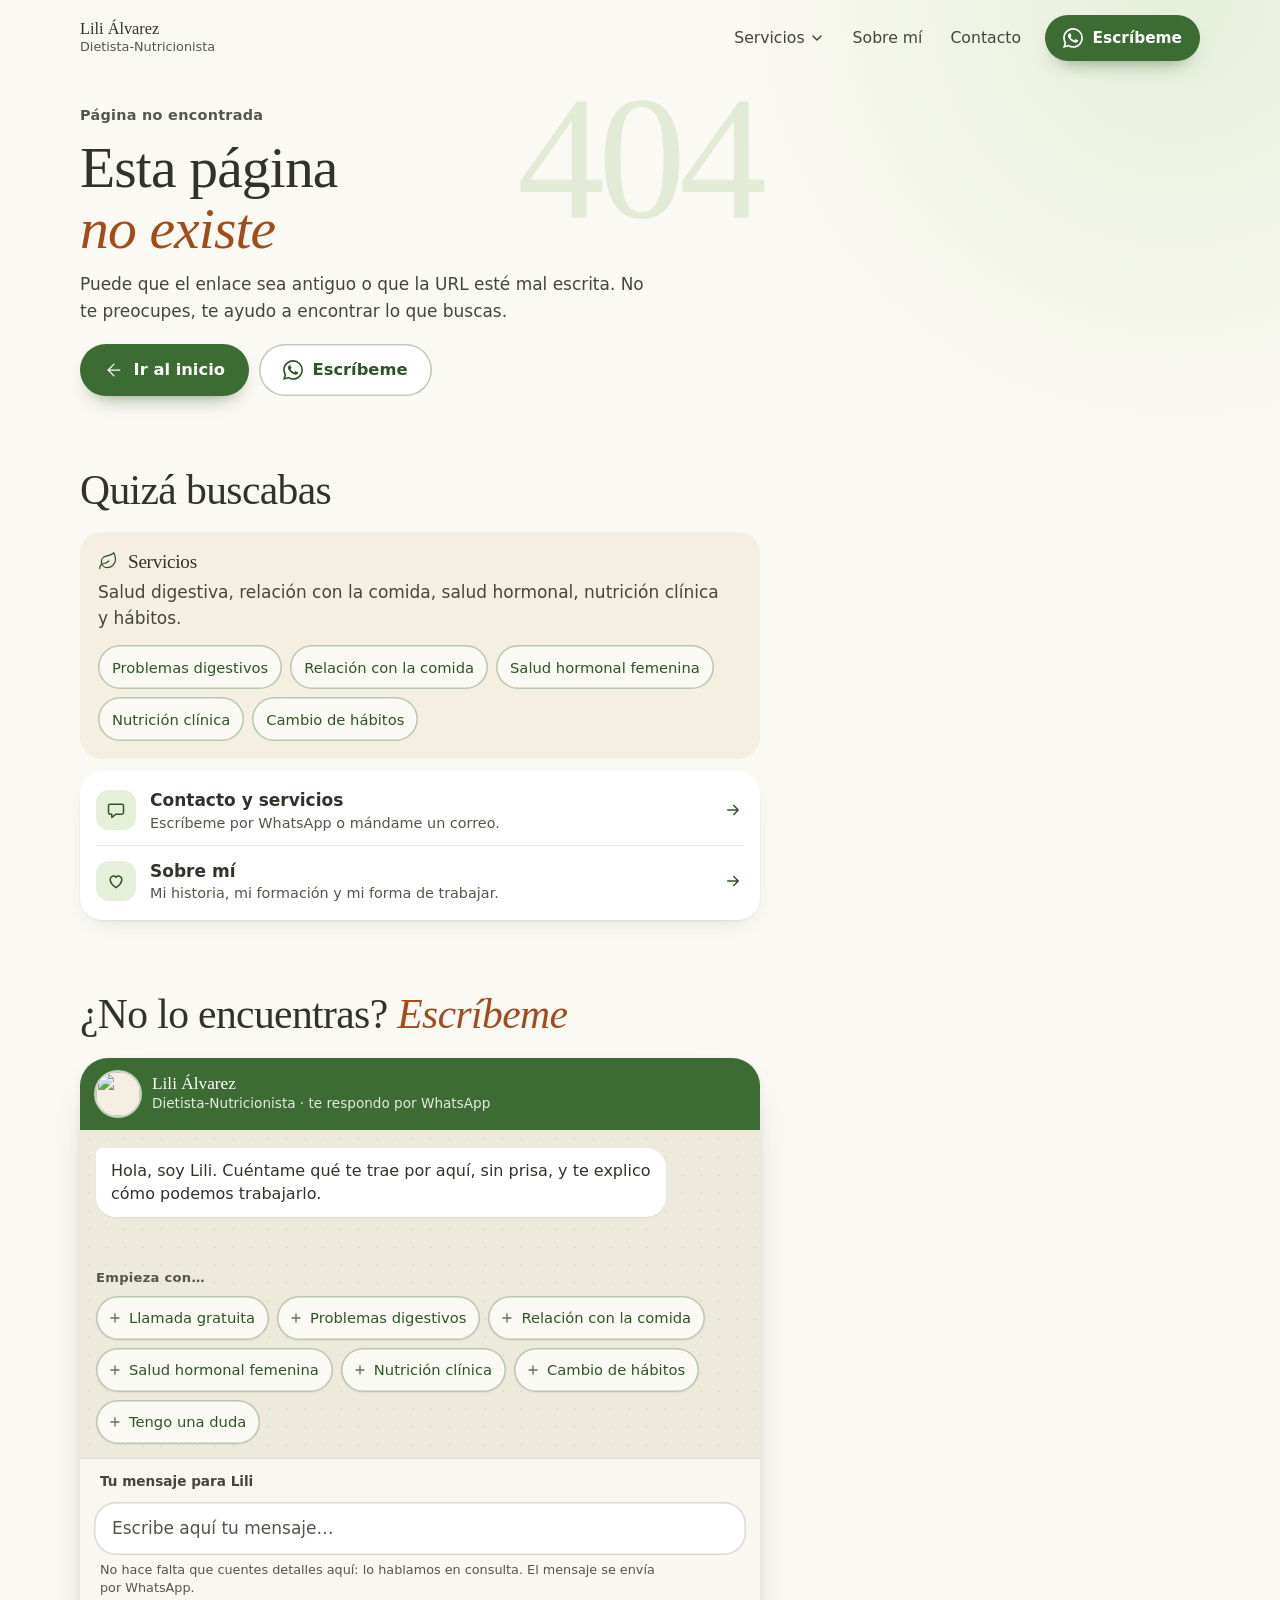
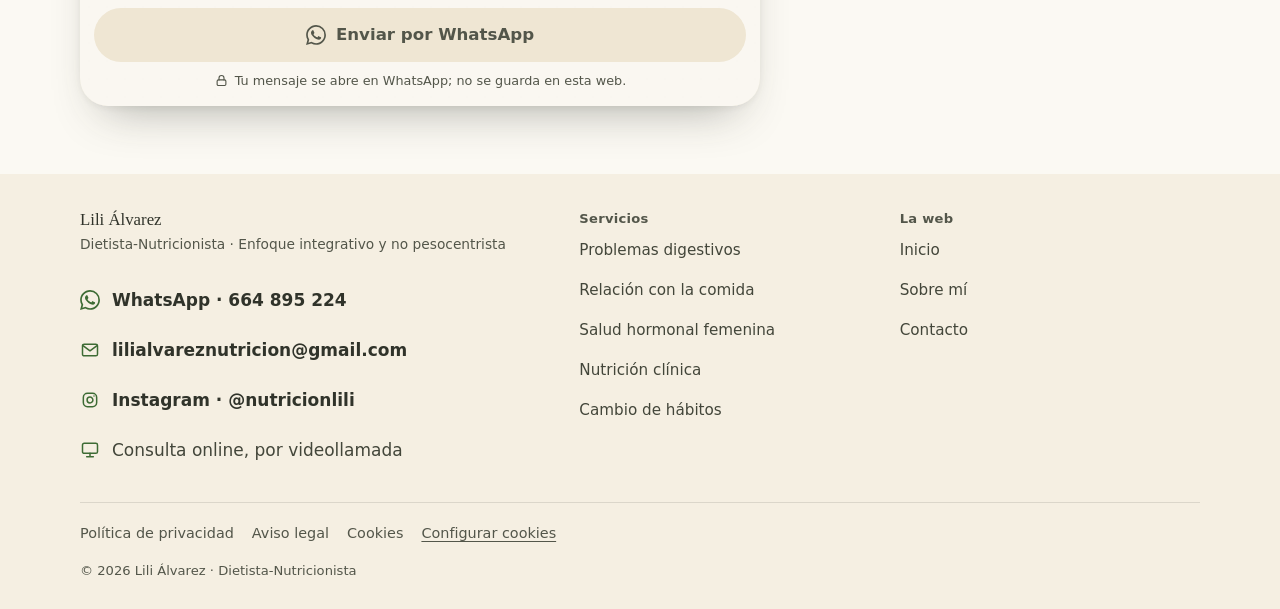
==== commit 1be50d66: "Vista previa: llamada gratuita y sección Servicios" ====
--- a/404/index.html
+++ b/404/index.html
@@ -68,10 +68,10 @@
   <!-- JSON-LD: lo emite SeoService (src/app/services/seo.service.ts) como un único @graph por página -->
 
 <style>:root{--bg: #fbf9f3;--cream: #f5efe2;--sand: #efe6d3;--wall: #eeeadb;--ink: #30332a;--ink-2: #43463a;--ink-3: #53564a;--sage: #3d6b34;--sage-d: #2e5427;--sage-l: #e5efd9;--sage-m: #cde1bd;--out: #dbeacb;--terra: #a24c1c;--rosa: #fde8db;--ink-rgb: 48, 51, 42;--sage-rgb: 61, 107, 52;--terra-rgb: 162, 76, 28;--line: rgba(var(--ink-rgb), .13);--t-digestiva: var(--sage-l);--t-comida: var(--rosa);--t-hormonal: #efe6f1;--t-clinica: #e0eeec;--t-habitos: #f6eecd;--serif: "Fraunces", Georgia, "Times New Roman", serif;--sans: "Figtree", system-ui, -apple-system, "Segoe UI", sans-serif;--gutter: 20px;--wrap: 680px;--wrap-wide: 1120px;--bar-h: 76px;--r-box: 18px;--r-card: 22px;--r-panel: 28px;--r-pill: 999px;--shadow-1: 0 1px 2px rgba(var(--ink-rgb), .06), 0 8px 24px -14px rgba(var(--ink-rgb), .28);--shadow-2: 0 2px 6px rgba(var(--ink-rgb), .06), 0 24px 48px -24px rgba(var(--ink-rgb), .42);--shadow-3: var(--shadow-2);--ease: cubic-bezier(.2, .75, .25, 1);--ease-sheet: cubic-bezier(.32, .72, 0, 1);--d-fast: .18s;--d-base: .32s;--z-dropdown: 200;--z-header: 1000;--z-bar: 900;--z-banner: 3100;--z-sheet: 3200;--z-skip: 9999;--z-sticky: var(--z-bar);--z-float: var(--z-bar);--c-ink: var(--ink);--c-earth: var(--ink-2);--c-text-muted: var(--ink-3);--c-sage: var(--sage);--c-sage-hover: var(--sage-d);--c-sage-200: var(--sage-m);--c-sage-100: var(--sage-l);--c-sage-50: #f1f6ea;--c-clay: var(--terra);--c-clay-100: #fbeadd;--c-bg: var(--bg);--c-bg-alt: var(--cream);--c-cream: var(--cream);--c-cream-warm: #f8f2e4;--c-sand: #e6dcc4;--c-sand-100: var(--sand);--c-rose: var(--rosa);--c-rose-ink: #97451a;--c-surface: #ffffff;--c-border: var(--line);--c-border-soft: rgba(var(--ink-rgb), .08);--c-border-strong: #85887a;--c-on-dark: #ffffff;--c-on-dark-muted: #dfe3d4;--c-whatsapp: var(--sage);--c-whatsapp-hover: var(--sage-d);--c-error: #b3261e;--c-focus: var(--terra);--c-sage-glow: rgba(var(--sage-rgb), .17);--c-clay-glow: rgba(var(--terra-rgb), .11);--font-serif: var(--serif);--font-sans: var(--sans);--fs-xs: .8125rem;--fs-sm: .9375rem;--fs-body: 1.0625rem;--fs-lead: clamp(1.125rem, 1.05rem + .4vw, 1.3125rem);--fs-h4: clamp(1.0625rem, 1.03rem + .2vw, 1.1875rem);--fs-h3: clamp(1.375rem, 1.25rem + .55vw, 1.75rem);--fs-h2: clamp(1.8rem, 1.45rem + 1.5vw, 2.6rem);--fs-h1: clamp(2.1rem, 1.45rem + 3vw, 3.7rem);--fw-heading: 400;--lh-tight: 1.05;--lh-heading: 1.1;--lh-body: 1.55;--tracking-tight: -.015em;--tracking-label: .12em;--measure: 38rem;--space-half: .25rem;--space-1: .5rem;--space-2: 1rem;--space-3: 1.5rem;--space-4: 2rem;--space-5: 2.5rem;--space-6: 3rem;--space-8: 4rem;--space-10: 5rem;--space-12: 6rem;--section-y: clamp(2.5rem, 1.5rem + 5.5vw, 7rem);--section-y-tight: clamp(2.5rem, 1.75rem + 3vw, 4.5rem);--container: 1120px;--card-pad: clamp(1.25rem, 1rem + 1vw, 2rem);--radius-xs: 8px;--radius-sm: 12px;--radius: var(--r-box);--radius-lg: var(--r-card);--radius-control: var(--r-pill);--radius-pill: var(--r-pill);--border: 1px solid var(--line);--control-h: 48px;--control-h-lg: 56px;--tap-min: 44px;--dur-fast: var(--d-fast);--dur: .22s;--dur-reveal: .6s;--ease-out: var(--ease);--dur-enter: .56s;--dur-breathe: 18s;--header-height: 64px;--font-accent: var(--serif);--font-hand: var(--serif);--color-bg: var(--bg);--color-bg-alt: var(--cream);--color-bg-green: var(--sage-m);--color-bg-green-light: var(--sage-l);--color-primary: var(--ink-2);--color-primary-dark: var(--ink);--color-primary-light: #a3a593;--color-secondary: var(--ink-3);--color-accent: var(--sage);--color-accent-dark: var(--sage-d);--color-accent-light: var(--sage-m);--color-warm: var(--c-sand);--color-heading: var(--ink);--color-text: var(--ink-2);--color-text-light: var(--ink-3);--color-white: #ffffff;--color-surface: #ffffff;--color-border: var(--line);--color-border-input: var(--c-border-strong);--color-rose: var(--rosa);--color-lilac: var(--sand);--color-error: var(--c-error);--color-focus: var(--terra);--color-whatsapp: var(--sage);--color-whatsapp-dark: var(--sage-d);--font-heading: var(--serif);--font-subheading: var(--serif);--font-body: var(--sans);--shadow-sm: var(--shadow-1);--shadow-md: var(--shadow-1);--shadow-lg: var(--shadow-2);--radius-full: var(--r-pill);--transition: var(--dur) var(--ease);--max-width: var(--container);color-scheme:light}@media(min-width:720px){:root{--gutter: 32px}}*,*:before,*:after{box-sizing:border-box;margin:0;padding:0}html{font-synthesis:none;-webkit-text-size-adjust:100%;scroll-behavior:smooth;scroll-padding-top:var(--space-2);scroll-padding-bottom:calc(100px + var(--consent-alto, 0px))}body{font-family:var(--font-sans);font-size:var(--fs-body);line-height:var(--lh-body);color:var(--ink);background:radial-gradient(circle at 92% 0,color-mix(in srgb,var(--sage-l) 95%,transparent),transparent min(460px,90vw)) no-repeat,var(--bg);-webkit-font-smoothing:antialiased;overflow-x:clip}button,textarea{font:inherit;color:inherit}img,svg{max-width:100%;display:block}img{height:auto}a{color:inherit;text-decoration:none}ul{list-style:none}h1,h2,h3{color:var(--c-ink);line-height:var(--lh-heading);text-wrap:balance}h1,h2,h3{font-family:var(--font-serif);font-weight:var(--fw-heading);letter-spacing:var(--tracking-tight)}h1{font-size:var(--fs-h1);line-height:var(--lh-tight)}h2{font-size:var(--fs-h2);line-height:1.12}h3{font-size:var(--fs-h3)}p{text-wrap:pretty}b{font-weight:700}em,i{font-style:italic}.skip-to-content{position:absolute;top:-100%;left:var(--space-2);z-index:var(--z-skip);padding:var(--space-1) var(--space-2);border-radius:0 0 var(--radius-sm) var(--radius-sm);background:var(--c-ink);color:var(--c-on-dark);font-weight:600;font-size:var(--fs-sm)}.skip-to-content:focus{top:0}.sr-only{position:absolute;width:1px;height:1px;padding:0;margin:-1px;overflow:hidden;clip:rect(0,0,0,0);white-space:nowrap;border:0}.btn{display:inline-flex;align-items:center;justify-content:center;gap:.6rem;min-height:52px;padding:14px 24px;border:0;border-radius:var(--r-pill);background:var(--sage);color:#fff;box-shadow:0 10px 22px -14px color-mix(in srgb,var(--sage-d) 90%,transparent);font-family:var(--sans);font-size:1.02rem;font-weight:600;line-height:1.2;touch-action:manipulation;letter-spacing:0;text-align:center;text-transform:none;text-decoration:none;cursor:pointer;-webkit-user-select:none;user-select:none;-webkit-tap-highlight-color:transparent;transition:background-color var(--dur) var(--ease),color var(--dur) var(--ease),border-color var(--dur) var(--ease),box-shadow var(--dur-fast) var(--ease),transform var(--dur-fast) var(--ease)}.btn:hover{background-color:var(--sage-d)}.btn:active{transform:scale(.98)}.btn:focus-visible{outline:3px solid var(--terra);outline-offset:3px}.btn:disabled{opacity:.5;cursor:not-allowed;transform:none}.chip{display:inline-flex;align-items:center;gap:.4rem;padding:.3rem .75rem;border:1px solid var(--c-border);border-radius:var(--radius-pill);background:transparent;color:var(--c-earth);font-size:var(--fs-xs);font-weight:600;line-height:1.3;white-space:nowrap}a.chip{min-height:var(--tap-min);padding-inline:var(--space-2);font-size:var(--fs-sm);cursor:pointer;transition:background-color var(--dur) var(--ease),border-color var(--dur) var(--ease),color var(--dur) var(--ease)}a.chip:hover{border-color:var(--c-ink);color:var(--c-ink)}@media(prefers-reduced-motion:reduce){html{scroll-behavior:auto}*,*:before,*:after{animation-duration:.01ms!important;animation-iteration-count:1!important;transition-duration:.01ms!important;scroll-behavior:auto!important}.btn:active{transform:none}}@keyframes enter-up{0%{opacity:0;transform:translate3d(0,14px,0)}}.enter{animation:enter-up var(--dur-enter) var(--ease-out) var(--d, 0ms) both}@media(prefers-reduced-motion:reduce){.enter{animation:none!important;opacity:1;transform:none}}body{-moz-osx-font-smoothing:grayscale;-webkit-tap-highlight-color:transparent}h1,h2,h3{font-synthesis:none;line-height:1.1}p{margin:0}[tabindex="-1"]:focus{outline:none}.wrap{width:min(var(--wrap),100% - 2 * var(--gutter));margin-inline:auto}section{scroll-margin-top:16px}.sec{padding:52px 0 0}.sec__head h2{font-size:clamp(1.8rem,1.45rem + 1.5vw,2.6rem)}.kicker{font-size:.9rem;font-weight:600;letter-spacing:.02em;color:var(--ink-3)}.btn--soft{background:#fff;color:var(--sage-d);border-color:transparent;box-shadow:inset 0 0 0 1.5px rgba(var(--sage-rgb),.35)}.btn--soft:hover{background:var(--sage-l);border-color:transparent;color:var(--sage-d)}.btn--block{display:flex;width:100%}.btn app-icon svg{width:20px;height:20px}.micro{font-size:.92rem;line-height:1.45;color:var(--ink-3)}.micro b{font-weight:600;color:var(--ink-2)}.chip{border:0;background:var(--bg);color:var(--sage-d);box-shadow:inset 0 0 0 1.5px rgba(var(--sage-rgb),.35);font-weight:500}a.chip{min-height:44px;padding:9px 14px;font-size:.92rem;border-radius:var(--r-pill);touch-action:manipulation;transition:transform var(--d-fast) var(--ease),background-color var(--d-fast) var(--ease)}a.chip:hover{background:#fff;color:var(--sage-d)}a.chip:active{transform:scale(.97)}.scrim{position:fixed;inset:0;z-index:0;background:rgba(var(--ink-rgb),.38);opacity:0;transition:opacity .36s var(--ease);pointer-events:auto}.sheet{position:fixed;inset:0;z-index:var(--z-sheet);pointer-events:none}.sheet[hidden]{display:none}.sheet__panel{position:absolute;z-index:1;left:0;right:0;bottom:var(--kb, 0px);max-height:calc(var(--vvh, 100svh) - 28px);display:flex;flex-direction:column;border-radius:var(--r-panel) var(--r-panel) 0 0;background:var(--wall);box-shadow:0 -20px 60px -20px rgba(var(--ink-rgb),.45);overflow:hidden;pointer-events:auto;transform:translateY(105%);transition:transform .46s var(--ease-sheet);will-change:transform;padding-bottom:env(safe-area-inset-bottom)}.sheet__head{position:relative;display:flex;align-items:center;gap:12px;padding:22px 16px 14px;background:var(--sage);color:#fff;touch-action:none;cursor:grab;flex:none}.sheet__head img{width:44px;height:44px;border-radius:50%;object-fit:cover;object-position:50% 18%;background:var(--cream);box-shadow:0 0 0 2px #ffffffb3}.sheet__head b{display:block;font:500 1.08rem/1.2 var(--serif)}.sheet__head span{display:block;font-size:.8rem;line-height:1.3;color:#e8f0de}.sheet__head>div{flex:1;min-width:0}.sheet__grab{position:absolute;top:8px;left:50%;width:40px;height:5px;margin-left:-20px;border-radius:5px;background:#ffffff8c}.sheet__close{flex:none;width:48px;height:48px;border-radius:50%;border:0;cursor:pointer;display:grid;place-items:center;background:#ffffff29;color:#fff;transition:background-color var(--d-fast) var(--ease),transform var(--d-fast) var(--ease)}.sheet__close:hover{background:#ffffff47}.sheet__close:active{transform:scale(.94)}.sheet__close:focus-visible,.sheet__head :focus-visible{outline-color:#fff}@media(max-height:520px){.sheet__head{padding-top:14px;padding-bottom:10px}.sheet__head span,.sheet__grab{display:none}.sheet__head img{width:36px;height:36px}}@media(min-width:720px){.sec{padding-top:72px}.sheet__panel{left:50%;right:auto;width:440px;bottom:calc(var(--kb, 0px) + 20px);margin-left:-220px;border-radius:var(--r-panel);max-height:min(720px,calc(var(--vvh, 100vh) - 40px))}}@media(min-width:1024px){:root{--axis-left: max(var(--gutter), calc((100% - var(--wrap-wide)) / 2))}.wrap{margin-left:var(--axis-left);margin-right:auto}}@media(prefers-reduced-motion:reduce){*,*:before,*:after{animation:none!important;transition:none!important}.enter{opacity:1!important;transform:none!important}}
-</style><link rel="stylesheet" href="styles-YJOATXYI.css" media="print" onload="this.media='all'"><noscript><link rel="stylesheet" href="styles-YJOATXYI.css"></noscript><style ng-app-id="ng">#main-content[_ngcontent-ng-c2068429182]:focus{outline:none}.foot[_ngcontent-ng-c2068429182]{margin-top:60px;padding:36px 0 calc(28px + env(safe-area-inset-bottom));background:var(--cream);color:var(--ink-2)}.foot__in[_ngcontent-ng-c2068429182]{width:min(var(--wrap),100% - 2 * var(--gutter));margin-inline:auto}.foot__brand[_ngcontent-ng-c2068429182]{display:flex;align-items:center;gap:12px}.foot__brand[_ngcontent-ng-c2068429182]   b[_ngcontent-ng-c2068429182]{display:block;font:500 1.05rem/1.2 var(--serif);color:var(--ink)}.foot__brand[_ngcontent-ng-c2068429182]   span[_ngcontent-ng-c2068429182]{font-size:.86rem;color:var(--ink-3)}.contact[_ngcontent-ng-c2068429182]{margin-top:20px;display:grid;gap:2px}.contact[_ngcontent-ng-c2068429182]   a[_ngcontent-ng-c2068429182], .contact[_ngcontent-ng-c2068429182]   p[_ngcontent-ng-c2068429182]{display:flex;min-width:0;overflow-wrap:anywhere;align-items:center;gap:12px;min-height:48px;text-decoration:none;color:var(--ink-2)}.contact[_ngcontent-ng-c2068429182]   a[_ngcontent-ng-c2068429182]{font-weight:600;color:var(--ink)}.contact[_ngcontent-ng-c2068429182]   a[_ngcontent-ng-c2068429182]:hover{color:var(--sage-d)}.contact[_ngcontent-ng-c2068429182]   app-icon[_ngcontent-ng-c2068429182]{color:var(--sage);flex:none}.foot__links[_ngcontent-ng-c2068429182]{display:grid;grid-template-columns:1fr 1fr;gap:8px 20px;margin-top:28px;padding-top:20px;border-top:1px solid var(--line)}.foot__links[_ngcontent-ng-c2068429182]   h2[_ngcontent-ng-c2068429182]{font:600 .82rem/1.3 var(--sans);letter-spacing:.02em;color:var(--ink-3);margin:0 0 4px}.foot__links[_ngcontent-ng-c2068429182]   a[_ngcontent-ng-c2068429182]{display:inline-flex;align-items:center;min-height:40px;color:var(--ink-2);font-size:.95rem;text-decoration:none}.foot__links[_ngcontent-ng-c2068429182]   a[_ngcontent-ng-c2068429182]:hover{color:var(--sage-d);text-decoration:underline;text-underline-offset:3px}.legal[_ngcontent-ng-c2068429182]{display:flex;flex-wrap:wrap;gap:0 18px;margin-top:16px;padding-top:8px;border-top:1px solid var(--line);font-size:.9rem}.legal[_ngcontent-ng-c2068429182]   a[_ngcontent-ng-c2068429182], .legal__btn[_ngcontent-ng-c2068429182]{display:inline-flex;align-items:center;min-height:44px;color:var(--ink-3)}.legal__btn[_ngcontent-ng-c2068429182]{border:0;background:none;padding:0;font:inherit;text-decoration:underline;text-underline-offset:3px;cursor:pointer}.legal[_ngcontent-ng-c2068429182]   a[_ngcontent-ng-c2068429182]:hover, .legal__btn[_ngcontent-ng-c2068429182]:hover{color:var(--sage-d)}.foot__copy[_ngcontent-ng-c2068429182]{margin-top:6px;font-size:.82rem;color:var(--ink-3)}@media(min-width:720px){.foot__in[_ngcontent-ng-c2068429182]{width:min(var(--wrap-wide),100% - 2 * var(--gutter));display:grid;grid-template-columns:minmax(0,1fr) minmax(0,1.4fr);gap:0 56px}.foot__brand[_ngcontent-ng-c2068429182], .contact[_ngcontent-ng-c2068429182]{grid-column:1}.foot__links[_ngcontent-ng-c2068429182]{grid-column:2;grid-row:1 / span 3;margin-top:0;padding-top:0;border-top:0;align-content:start}.legal[_ngcontent-ng-c2068429182], .foot__copy[_ngcontent-ng-c2068429182]{grid-column:1 / -1}.legal[_ngcontent-ng-c2068429182]{margin-top:28px}}</style><style ng-app-id="ng">[_nghost-ng-c1611207933]{--consent-tierra: var(--c-earth);--consent-tierra-osc: var(--c-ink);--consent-crema: var(--c-bg);--consent-salvia: var(--c-sage)}.consent[_ngcontent-ng-c1611207933]{position:fixed;left:0;right:0;bottom:0;z-index:var(--z-banner, 3100);background:var(--consent-crema);color:var(--consent-tierra-osc);border-radius:var(--r-panel, 28px) var(--r-panel, 28px) 0 0;box-shadow:0 -1px 0 var(--line),0 -20px 50px -24px rgba(var(--ink-rgb),.45);padding:1rem 1.25rem calc(1rem + env(safe-area-inset-bottom,0px));animation:_ngcontent-ng-c1611207933_consent-in .35s cubic-bezier(.16,1,.3,1)}@keyframes _ngcontent-ng-c1611207933_consent-in{0%{transform:translateY(100%);opacity:0}to{transform:translateY(0);opacity:1}}@media(prefers-reduced-motion:reduce){.consent[_ngcontent-ng-c1611207933]{animation:none}}.consent__inner[_ngcontent-ng-c1611207933]{max-width:var(--container, 1200px);margin:0 auto;display:flex;align-items:center;gap:1.5rem}.consent__copy[_ngcontent-ng-c1611207933]{flex:1;min-width:0}.consent__title[_ngcontent-ng-c1611207933]{font-family:var(--serif);font-size:1.15rem;font-weight:500;color:var(--consent-tierra);margin:0 0 .2rem;line-height:1.25}.consent__title[_ngcontent-ng-c1611207933]:focus{outline:none}.consent__title[_ngcontent-ng-c1611207933]:focus-visible{outline:2px solid var(--consent-salvia);outline-offset:3px}.consent__text[_ngcontent-ng-c1611207933]{font-family:var(--font-sans);font-size:var(--fs-sm, .9375rem);line-height:1.5;margin:0;color:var(--consent-tierra)}.consent__link[_ngcontent-ng-c1611207933]{color:var(--consent-salvia);font-weight:700;text-decoration:underline;text-underline-offset:2px;white-space:nowrap}.consent__link[_ngcontent-ng-c1611207933]:hover{color:var(--consent-tierra-osc)}.consent__link[_ngcontent-ng-c1611207933]:focus-visible{outline:2px solid var(--consent-tierra-osc);outline-offset:2px;border-radius:2px}.consent__actions[_ngcontent-ng-c1611207933]{display:flex;gap:.6rem;flex-shrink:0}.consent__btn[_ngcontent-ng-c1611207933]{min-width:7.5rem;min-height:var(--control-h, 48px);padding:.625rem 1.25rem;border-radius:var(--radius-pill, 999px);border:0;background:var(--consent-tierra-osc);color:#fff;font-family:var(--font-sans);font-size:1rem;font-weight:600;cursor:pointer;transition:background-color var(--dur, .24s) var(--ease, ease),border-color var(--dur, .24s) var(--ease, ease),transform var(--dur-fast, .15s) ease}.consent__btn[_ngcontent-ng-c1611207933]:hover{background:var(--consent-tierra)}.consent__btn[_ngcontent-ng-c1611207933]:active{transform:translateY(1px)}.consent__btn[_ngcontent-ng-c1611207933]:focus-visible{outline:3px solid var(--c-focus);outline-offset:3px}.consent__title[_ngcontent-ng-c1611207933]{position:absolute;width:1px;height:1px;margin:-1px;padding:0;overflow:hidden;clip:rect(0 0 0 0);white-space:nowrap;border:0}@media(max-width:719px){.consent[_ngcontent-ng-c1611207933]{padding:.5rem 1rem calc(.5rem + env(safe-area-inset-bottom,0px));border-radius:var(--r-box, 18px) var(--r-box, 18px) 0 0}.consent__inner[_ngcontent-ng-c1611207933]{flex-direction:column;align-items:stretch;gap:.4rem}.consent__text[_ngcontent-ng-c1611207933]{font-size:var(--fs-xs, .8125rem);line-height:1.4}.consent__actions[_ngcontent-ng-c1611207933]{gap:.5rem}.consent__btn[_ngcontent-ng-c1611207933]{flex:1 1 0;min-width:0;min-height:40px;padding:.3rem .75rem;font-size:.9rem}}@media(min-width:720px){.consent[_ngcontent-ng-c1611207933]{left:24px;right:auto;bottom:24px;max-width:520px;border-radius:var(--r-box, 18px);padding:.75rem .9rem .75rem 1.1rem;box-shadow:var(--shadow-2),0 0 0 1px var(--line)}.consent__inner[_ngcontent-ng-c1611207933]{gap:1rem}.consent__text[_ngcontent-ng-c1611207933]{font-size:var(--fs-xs, .8125rem);line-height:1.45}.consent__actions[_ngcontent-ng-c1611207933]{gap:.4rem}.consent__btn[_ngcontent-ng-c1611207933]{min-width:0;min-height:38px;padding:.35rem 1rem;font-size:.875rem}}</style><style ng-app-id="ng">.hdr[_ngcontent-ng-c1001757982]{position:relative;z-index:var(--z-header);padding-top:env(safe-area-inset-top)}.hdr__in[_ngcontent-ng-c1001757982]{display:flex;align-items:center;justify-content:space-between;gap:12px;width:min(var(--wrap-wide),100% - 2 * var(--gutter));margin-inline:auto;min-height:64px}.hdr__brand[_ngcontent-ng-c1001757982]{display:inline-flex;align-items:center;gap:10px;min-height:48px;min-width:0;color:var(--ink);text-decoration:none}.hdr__brand[_ngcontent-ng-c1001757982]   b[_ngcontent-ng-c1001757982]{display:block;font:500 1.02rem/1.15 var(--serif);white-space:nowrap}.hdr__brand[_ngcontent-ng-c1001757982]   small[_ngcontent-ng-c1001757982]{display:block;font-size:.8rem;line-height:1.3;color:var(--ink-3)}.hdr__menu[_ngcontent-ng-c1001757982]{display:inline-flex;align-items:center;gap:8px;min-height:44px;padding:8px 16px 8px 12px;border:0;border-radius:var(--r-pill);background:#fff;color:var(--sage-d);font:600 .95rem/1 var(--sans);cursor:pointer;box-shadow:inset 0 0 0 1.5px rgba(var(--sage-rgb),.3),var(--shadow-1);touch-action:manipulation;transition:transform var(--d-fast) var(--ease),background-color var(--d-fast) var(--ease)}.hdr__menu[_ngcontent-ng-c1001757982]:hover{background:var(--sage-l)}.hdr__menu[_ngcontent-ng-c1001757982]:active{transform:scale(.97)}.hdr__nav[_ngcontent-ng-c1001757982]{display:none}@media(min-width:1024px){.hdr__in[_ngcontent-ng-c1001757982]{min-height:76px}.hdr__menu[_ngcontent-ng-c1001757982]{display:none}.hdr__nav[_ngcontent-ng-c1001757982]{display:flex;align-items:center;gap:4px}.hdr__link[_ngcontent-ng-c1001757982]{display:inline-flex;align-items:center;gap:4px;min-height:44px;padding:8px 12px;border:0;border-radius:var(--r-pill);background:none;color:var(--ink-2);font:500 .98rem/1 var(--sans);text-decoration:none;cursor:pointer;transition:background-color var(--d-fast) var(--ease),color var(--d-fast) var(--ease)}.hdr__link[_ngcontent-ng-c1001757982]:hover{background:#ffffffb3;color:var(--ink)}.hdr__link.is-active[_ngcontent-ng-c1001757982]{color:var(--sage-d);text-decoration:underline;text-underline-offset:6px;text-decoration-thickness:1.5px}.hdr__cta[_ngcontent-ng-c1001757982]{min-height:46px;padding:10px 18px;margin-left:8px;font-size:.96rem}.dd[_ngcontent-ng-c1001757982]{position:relative}.dd__btn[_ngcontent-ng-c1001757982]   app-icon[_ngcontent-ng-c1001757982]{transition:transform var(--d-base) var(--ease)}.dd.is-open[_ngcontent-ng-c1001757982]   .dd__btn[_ngcontent-ng-c1001757982]   app-icon[_ngcontent-ng-c1001757982]{transform:rotate(180deg)}.dd__menu[_ngcontent-ng-c1001757982]{position:absolute;top:calc(100% + 8px);left:-8px;z-index:var(--z-dropdown);width:380px;padding:8px;border-radius:var(--r-card);background:#fff;box-shadow:var(--shadow-2),0 0 0 1px var(--line);opacity:0;visibility:hidden;transform:translateY(-6px);transition:opacity var(--d-fast) var(--ease),transform var(--d-fast) var(--ease),visibility 0s linear var(--d-fast)}.dd.is-open[_ngcontent-ng-c1001757982]   .dd__menu[_ngcontent-ng-c1001757982]{opacity:1;visibility:visible;transform:none;transition:opacity var(--d-fast) var(--ease),transform var(--d-fast) var(--ease),visibility 0s}.dd__menu[_ngcontent-ng-c1001757982]   a[_ngcontent-ng-c1001757982]{display:flex;align-items:center;gap:12px;padding:10px 12px;border-radius:14px;color:var(--ink);text-decoration:none}.dd__menu[_ngcontent-ng-c1001757982]   a[_ngcontent-ng-c1001757982]:hover   .svc-ico[_ngcontent-ng-c1001757982], .dd__menu[_ngcontent-ng-c1001757982]   a.is-active[_ngcontent-ng-c1001757982]   .svc-ico[_ngcontent-ng-c1001757982]{background:#fff}.dd__menu[_ngcontent-ng-c1001757982]   a[_ngcontent-ng-c1001757982]:hover, .dd__menu[_ngcontent-ng-c1001757982]   a.is-active[_ngcontent-ng-c1001757982]{background:var(--sage-l)}.dd__menu[_ngcontent-ng-c1001757982]   b[_ngcontent-ng-c1001757982]{display:block;font:500 1.02rem/1.25 var(--serif)}.dd__menu[_ngcontent-ng-c1001757982]   small[_ngcontent-ng-c1001757982]{display:block;margin-top:2px;font-size:.85rem;color:var(--ink-3)}}.menu[_ngcontent-ng-c1001757982]   .sheet__panel[_ngcontent-ng-c1001757982]{background:var(--bg);max-height:calc(var(--vvh, 100svh) * .82)}.menu[_ngcontent-ng-c1001757982]   .sheet__head[_ngcontent-ng-c1001757982]{padding-top:22px}.menu__body[_ngcontent-ng-c1001757982]{flex:1 1 auto;min-height:0;overflow-y:auto;overscroll-behavior:contain;padding:8px 16px 16px}.menu__label[_ngcontent-ng-c1001757982]{margin:14px 4px 6px;font-size:.82rem;font-weight:600;letter-spacing:.02em;color:var(--ink-3)}.menu__list[_ngcontent-ng-c1001757982]{display:grid;gap:8px}.menu__list[_ngcontent-ng-c1001757982]   a[_ngcontent-ng-c1001757982]{display:flex;align-items:center;justify-content:space-between;gap:12px;min-height:56px;padding:10px 14px;border-radius:var(--r-box);background:#fff;box-shadow:var(--shadow-1);color:var(--ink);text-decoration:none;transition:transform var(--d-fast) var(--ease)}.menu__list[_ngcontent-ng-c1001757982]   a[_ngcontent-ng-c1001757982]:active{transform:scale(.985)}.menu__list[_ngcontent-ng-c1001757982]   a.is-active[_ngcontent-ng-c1001757982]{background:var(--sage-l)}.menu__list[_ngcontent-ng-c1001757982]   b[_ngcontent-ng-c1001757982]{display:block;font:500 1.05rem/1.2 var(--serif)}.menu__list[_ngcontent-ng-c1001757982]   small[_ngcontent-ng-c1001757982]{display:block;margin-top:2px;font-size:.85rem;color:var(--ink-3)}.menu__list[_ngcontent-ng-c1001757982]   app-icon[_ngcontent-ng-c1001757982]{color:var(--sage-d)}.menu__txt[_ngcontent-ng-c1001757982]{flex:1 1 auto;min-width:0}.menu__list--plain[_ngcontent-ng-c1001757982]{grid-template-columns:1fr 1fr}.menu__list--plain[_ngcontent-ng-c1001757982]   a[_ngcontent-ng-c1001757982]{min-height:48px;font-weight:600;box-shadow:inset 0 0 0 1px var(--line);background:transparent}.menu__cta[_ngcontent-ng-c1001757982]{margin-top:18px}.menu__micro[_ngcontent-ng-c1001757982]{margin-top:10px;text-align:center}@media(min-width:1024px){.menu[_ngcontent-ng-c1001757982]{display:none}}.svc-ico[_ngcontent-ng-c1001757982]{flex:none;width:40px;height:40px;border-radius:13px;display:grid;place-items:center;background:var(--tint, var(--sage-l));color:var(--sage-d);transition:background-color var(--d-fast) var(--ease)}</style><style ng-app-id="ng">[_nghost-ng-c2486256520]{display:inline-flex;flex-shrink:0;line-height:0;vertical-align:middle}svg[_ngcontent-ng-c2486256520]{display:block}</style><style ng-app-id="ng">.bar[_ngcontent-ng-c1301413747]{position:fixed;left:0;right:0;bottom:0;z-index:var(--z-bar);display:flex;align-items:center;gap:12px;padding:10px 12px calc(10px + env(safe-area-inset-bottom)) 16px;background:color-mix(in srgb,var(--bg) 90%,transparent);-webkit-backdrop-filter:blur(16px) saturate(1.3);backdrop-filter:blur(16px) saturate(1.3);box-shadow:0 -1px 0 var(--line),0 -12px 30px -22px rgba(var(--ink-rgb),.5);transform:translateY(calc(100% + 12px));visibility:hidden;transition:transform .38s var(--ease-sheet),visibility 0s linear .38s}.bar.is-shown[_ngcontent-ng-c1301413747]{transform:none;visibility:visible;transition:transform .42s var(--ease-sheet),visibility 0s}.bar[_ngcontent-ng-c1301413747]   .ava[_ngcontent-ng-c1301413747]{flex:none;width:40px;height:40px;border-radius:50%;object-fit:cover;object-position:50% 18%;background:var(--cream)}.bar__txt[_ngcontent-ng-c1301413747]{flex:1;min-width:0;line-height:1.25}.bar__txt[_ngcontent-ng-c1301413747]   b[_ngcontent-ng-c1301413747]{display:block;font-weight:600;font-size:.95rem;white-space:nowrap;overflow:hidden;text-overflow:ellipsis;color:var(--ink)}.bar__txt[_ngcontent-ng-c1301413747]   span[_ngcontent-ng-c1301413747]{display:block;font-size:.82rem;color:var(--ink-3);white-space:nowrap;overflow:hidden;text-overflow:ellipsis}.bar[_ngcontent-ng-c1301413747]   .btn[_ngcontent-ng-c1301413747]{flex:none;min-height:52px;padding:12px 18px}body.consent-abierto[_nghost-ng-c1301413747]   .bar[_ngcontent-ng-c1301413747], body.consent-abierto   [_nghost-ng-c1301413747]   .bar[_ngcontent-ng-c1301413747]{bottom:var(--consent-alto, 0px)}body.menu-open[_nghost-ng-c1301413747]   .bar[_ngcontent-ng-c1301413747], body.menu-open   [_nghost-ng-c1301413747]   .bar[_ngcontent-ng-c1301413747]{transform:translateY(calc(100% + 12px));visibility:hidden}@media(min-width:720px){.bar[_ngcontent-ng-c1301413747]{left:auto;right:24px;bottom:24px;border-radius:var(--r-pill);padding:8px 8px 8px 10px;box-shadow:var(--shadow-2),0 0 0 1px var(--line)}.bar__txt[_ngcontent-ng-c1301413747]{max-width:220px}body.consent-abierto[_nghost-ng-c1301413747]   .bar[_ngcontent-ng-c1301413747], body.consent-abierto   [_nghost-ng-c1301413747]   .bar[_ngcontent-ng-c1301413747]{bottom:24px}}</style><style ng-app-id="ng">.sheet__scroll[_ngcontent-ng-c159027110]{flex:1 1 auto;min-height:0;display:flex;flex-direction:column}.ava[_ngcontent-ng-c159027110]{flex:none;width:44px;height:44px;border-radius:50%;object-fit:cover;object-position:50% 18%;background:var(--cream);box-shadow:0 0 0 2px #ffffffb3}</style><style ng-app-id="ng">[_nghost-ng-c392905695]{display:block}.is-sheet[_nghost-ng-c392905695]{flex:1 1 auto;min-height:0;display:flex;flex-direction:column}.chat[_ngcontent-ng-c392905695]{border-radius:var(--r-panel);overflow:hidden;background:var(--wall);box-shadow:var(--shadow-2)}.chat__head[_ngcontent-ng-c392905695]{display:flex;align-items:center;gap:12px;padding:14px 16px;background:var(--sage);color:#fff}.chat__head[_ngcontent-ng-c392905695]   .ava[_ngcontent-ng-c392905695]{flex:none;width:44px;height:44px;border-radius:50%;object-fit:cover;object-position:50% 18%;background:var(--cream);box-shadow:0 0 0 2px #ffffffb3}.chat__head[_ngcontent-ng-c392905695]   b[_ngcontent-ng-c392905695]{display:block;font:500 1.08rem/1.2 var(--serif)}.chat__head[_ngcontent-ng-c392905695]   span[_ngcontent-ng-c392905695]{display:block;font-size:.85rem;line-height:1.3;color:#ffffffdb}.composer[_ngcontent-ng-c392905695]{display:grid;background:var(--wall);background-image:radial-gradient(rgba(var(--ink-rgb),.07) 1px,transparent 1.2px);background-size:18px 18px}.convo[_ngcontent-ng-c392905695]{padding:18px 16px 6px;min-height:132px;display:grid;align-content:start;gap:6px}.bubble[_ngcontent-ng-c392905695]{max-width:88%;padding:11px 15px 12px;border-radius:6px 20px 20px;background:#fff;color:var(--ink);font-size:1rem;line-height:1.45;box-shadow:0 1px 1px rgba(var(--ink-rgb),.08);transform-origin:0 0}.bubble[hidden][_ngcontent-ng-c392905695], .typing[hidden][_ngcontent-ng-c392905695]{display:none}.bubble.is-in[_ngcontent-ng-c392905695]{animation:_ngcontent-ng-c392905695_pop .38s var(--ease) both}@keyframes _ngcontent-ng-c392905695_pop{0%{opacity:0;transform:translateY(6px) scale(.94)}to{opacity:1;transform:none}}.typing[_ngcontent-ng-c392905695]{display:inline-flex;gap:5px;align-items:center;justify-self:start;padding:14px 16px;border-radius:6px 20px 20px;background:#fff;box-shadow:0 1px 1px rgba(var(--ink-rgb),.08);animation:_ngcontent-ng-c392905695_pop .24s var(--ease) both}.typing[_ngcontent-ng-c392905695]   i[_ngcontent-ng-c392905695]{width:7px;height:7px;border-radius:50%;background:var(--ink-3);opacity:.35;animation:_ngcontent-ng-c392905695_dot .9s ease-in-out infinite}.typing[_ngcontent-ng-c392905695]   i[_ngcontent-ng-c392905695]:nth-child(2){animation-delay:.15s}.typing[_ngcontent-ng-c392905695]   i[_ngcontent-ng-c392905695]:nth-child(3){animation-delay:.3s}@keyframes _ngcontent-ng-c392905695_dot{0%,60%,to{opacity:.3;transform:none}30%{opacity:.9;transform:translateY(-3px)}}.starters[_ngcontent-ng-c392905695]{display:flex;flex-wrap:wrap;justify-content:flex-start;gap:8px;padding:6px 16px 14px}.starters__label[_ngcontent-ng-c392905695]{flex-basis:100%;display:flex;align-items:center;gap:6px;font-size:.82rem;font-weight:600;letter-spacing:.02em;color:var(--ink-3)}.starter[_ngcontent-ng-c392905695]{display:inline-flex;align-items:center;gap:6px;min-height:44px;padding:9px 14px 9px 11px;border-radius:var(--r-pill);border:0;cursor:pointer;background:var(--bg);color:var(--sage-d);font:500 .92rem/1.2 var(--sans);text-align:left;box-shadow:inset 0 0 0 1.5px rgba(var(--sage-rgb),.35),0 1px 2px rgba(var(--ink-rgb),.06);touch-action:manipulation;transition:transform var(--d-fast) var(--ease),background-color var(--d-fast) var(--ease),color var(--d-fast) var(--ease),box-shadow var(--d-fast) var(--ease)}.starter[_ngcontent-ng-c392905695]:hover{background:#fff}.starter[_ngcontent-ng-c392905695]:active{transform:scale(.97)}.starter[_ngcontent-ng-c392905695]   app-icon[_ngcontent-ng-c392905695]{opacity:.8}.starter[aria-pressed=true][_ngcontent-ng-c392905695]{background:var(--out);box-shadow:inset 0 0 0 1.5px var(--sage);color:var(--ink)}.compose[_ngcontent-ng-c392905695]{padding:12px 14px 16px;background:color-mix(in srgb,var(--bg) 92%,transparent);border-top:1px solid var(--line);display:grid;gap:10px}.compose__label[_ngcontent-ng-c392905695]{font-size:.85rem;font-weight:600;color:var(--ink-2);padding-left:6px}.compose__field[_ngcontent-ng-c392905695]{display:block;border-radius:22px;background:#fff;box-shadow:inset 0 0 0 1.5px rgba(var(--ink-rgb),.18);transition:box-shadow var(--d-fast) var(--ease)}.compose__field[_ngcontent-ng-c392905695]:focus-within{box-shadow:inset 0 0 0 2px var(--sage),0 0 0 4px rgba(var(--sage-rgb),.14)}.compose__hint[_ngcontent-ng-c392905695]{font-size:.8rem;margin:-4px 0 0;padding-left:6px}.compose__field.is-flash[_ngcontent-ng-c392905695]{animation:_ngcontent-ng-c392905695_flash .52s var(--ease)}@keyframes _ngcontent-ng-c392905695_flash{0%{background:var(--out)}to{background:#fff}}.compose[_ngcontent-ng-c392905695]   textarea[_ngcontent-ng-c392905695]{display:block;width:100%;min-height:52px;max-height:180px;resize:none;border:0;outline:0;box-shadow:none;background:transparent;padding:14px 18px;font-size:1.0625rem;line-height:1.45;color:var(--ink);border-radius:22px;overflow-y:auto}.compose[_ngcontent-ng-c392905695]   textarea[_ngcontent-ng-c392905695]:focus-visible{box-shadow:none;outline:0}.compose[_ngcontent-ng-c392905695]   textarea[_ngcontent-ng-c392905695]::placeholder{color:var(--ink-3)}.send[_ngcontent-ng-c392905695]{display:flex;align-items:center;justify-content:center;gap:10px;min-height:54px;padding:14px 22px;border-radius:var(--r-pill);text-decoration:none;cursor:pointer;font:600 1.04rem/1.2 var(--sans);background:var(--sand);color:var(--ink-3);touch-action:manipulation;user-select:none;-webkit-user-select:none;transition:background-color var(--d-base) var(--ease),color var(--d-base) var(--ease),transform var(--d-fast) var(--ease),box-shadow var(--d-base) var(--ease)}.send[_ngcontent-ng-c392905695]   app-icon[_ngcontent-ng-c392905695]{transition:transform var(--d-base) var(--ease)}.send.is-ready[_ngcontent-ng-c392905695]{background:var(--sage);color:#fff;box-shadow:0 12px 24px -14px rgba(var(--ink-rgb),.95)}.send.is-ready[_ngcontent-ng-c392905695]:hover{background:var(--sage-d)}.send.is-ready[_ngcontent-ng-c392905695]   app-icon[_ngcontent-ng-c392905695]{transform:rotate(-8deg) scale(1.06)}.send[_ngcontent-ng-c392905695]:active{transform:scale(.98)}.send.is-nudge[_ngcontent-ng-c392905695]{animation:_ngcontent-ng-c392905695_nudge .36s var(--ease)}@keyframes _ngcontent-ng-c392905695_nudge{25%{transform:translate(-4px)}50%{transform:translate(4px)}75%{transform:translate(-2px)}}.compose__note[_ngcontent-ng-c392905695]{font-size:.8rem;line-height:1.4;color:var(--ink-3);display:flex;gap:6px;justify-content:center;align-items:center;text-align:left}.compose__note.is-done[_ngcontent-ng-c392905695]{color:var(--sage-d);font-weight:600}.is-sheet[_nghost-ng-c392905695]   .composer[_ngcontent-ng-c392905695]{flex:1 1 auto;min-height:0;display:flex;flex-direction:column}.is-sheet[_nghost-ng-c392905695]   .thread[_ngcontent-ng-c392905695]{flex:1 1 auto;min-height:0;overflow-y:auto;overscroll-behavior:contain;-webkit-overflow-scrolling:touch}.is-sheet[_nghost-ng-c392905695]   .compose[_ngcontent-ng-c392905695]{flex:none;padding-bottom:12px}.is-sheet[_nghost-ng-c392905695]   .compose[_ngcontent-ng-c392905695]   textarea[_ngcontent-ng-c392905695]{max-height:132px}.is-sheet[_nghost-ng-c392905695]   .convo[_ngcontent-ng-c392905695]{min-height:0;padding-top:16px}.is-sheet[_nghost-ng-c392905695]   .compose__label[_ngcontent-ng-c392905695]{display:none}@media(max-height:520px){.is-sheet[_nghost-ng-c392905695]   .compose__note[_ngcontent-ng-c392905695]{display:none}.is-sheet[_nghost-ng-c392905695]   .compose[_ngcontent-ng-c392905695]{gap:8px;padding-top:10px}.is-sheet[_nghost-ng-c392905695]   .compose[_ngcontent-ng-c392905695]   textarea[_ngcontent-ng-c392905695]{max-height:96px}.is-sheet[_nghost-ng-c392905695]   .send[_ngcontent-ng-c392905695]{min-height:50px}}.sheet.is-kb[_nghost-ng-c392905695]   .compose__note[_ngcontent-ng-c392905695], .sheet.is-kb   [_nghost-ng-c392905695]   .compose__note[_ngcontent-ng-c392905695]{display:none}</style><style ng-app-id="ng">.nf[_ngcontent-ng-c4069415531]{overflow-x:clip}.nf-hero[_ngcontent-ng-c4069415531]{position:relative;isolation:isolate;display:grid;gap:12px;padding-top:28px}.nf-code[_ngcontent-ng-c4069415531]{position:absolute;z-index:-1;top:-6px;right:0;font:500 clamp(6rem,4rem + 12vw,11rem)/1 var(--serif);letter-spacing:-.04em;color:var(--sage-m);opacity:.55;-webkit-user-select:none;user-select:none}.nf-hero[_ngcontent-ng-c4069415531]   h1[_ngcontent-ng-c4069415531]{font-size:clamp(2.2rem,1.5rem + 3.2vw,3.6rem);line-height:1.05;max-width:12ch}.nf-hero[_ngcontent-ng-c4069415531]   h1[_ngcontent-ng-c4069415531]   em[_ngcontent-ng-c4069415531], .sec__head[_ngcontent-ng-c4069415531]   h2[_ngcontent-ng-c4069415531]   em[_ngcontent-ng-c4069415531]{font-style:italic;color:var(--terra)}.nf-hero__lead[_ngcontent-ng-c4069415531]{font-size:1.06rem;line-height:1.55;color:var(--ink-2);max-width:36rem}.nf-hero__cta[_ngcontent-ng-c4069415531]{margin-top:8px;display:grid;gap:10px}.nf-svc[_ngcontent-ng-c4069415531]{margin-top:18px;padding:18px;border-radius:var(--r-card);background:var(--cream)}.nf-svc[_ngcontent-ng-c4069415531]   h3[_ngcontent-ng-c4069415531]{display:flex;align-items:center;gap:10px;font:500 1.2rem/1.2 var(--serif);color:var(--ink)}.nf-svc[_ngcontent-ng-c4069415531]   h3[_ngcontent-ng-c4069415531]   app-icon[_ngcontent-ng-c4069415531]{color:var(--sage-d)}.nf-svc[_ngcontent-ng-c4069415531]   p[_ngcontent-ng-c4069415531]{margin-top:6px;color:var(--ink-2)}.nf-svc[_ngcontent-ng-c4069415531]   ul[_ngcontent-ng-c4069415531]{display:flex;flex-wrap:wrap;gap:8px;margin-top:14px}.nf-svc[_ngcontent-ng-c4069415531]   a.chip[_ngcontent-ng-c4069415531]{display:inline-flex;align-items:center;text-decoration:none}.nf-list[_ngcontent-ng-c4069415531]{margin-top:12px;border-radius:var(--r-card);background:#fff;box-shadow:var(--shadow-1);padding:4px 16px}.nf-list[_ngcontent-ng-c4069415531]   li[_ngcontent-ng-c4069415531] + li[_ngcontent-ng-c4069415531]{border-top:1px solid var(--line)}.nf-list[_ngcontent-ng-c4069415531]   a[_ngcontent-ng-c4069415531]{display:grid;grid-template-columns:40px 1fr 20px;gap:14px;align-items:center;min-height:64px;padding:12px 0;color:var(--ink);text-decoration:none}.nf-list__ic[_ngcontent-ng-c4069415531]{width:40px;height:40px;border-radius:13px;display:grid;place-items:center;background:var(--sage-l);color:var(--sage-d)}.nf-list[_ngcontent-ng-c4069415531]   b[_ngcontent-ng-c4069415531]{display:block;font-weight:600}.nf-list[_ngcontent-ng-c4069415531]   small[_ngcontent-ng-c4069415531]{display:block;font-size:.9rem;line-height:1.35;color:var(--ink-3)}.nf-list[_ngcontent-ng-c4069415531]   a[_ngcontent-ng-c4069415531] > app-icon[_ngcontent-ng-c4069415531]{color:var(--sage-d);transition:transform var(--d-fast) var(--ease)}.nf-list[_ngcontent-ng-c4069415531]   a[_ngcontent-ng-c4069415531]:hover   b[_ngcontent-ng-c4069415531]{color:var(--sage-d);text-decoration:underline;text-underline-offset:3px}.nf-list[_ngcontent-ng-c4069415531]   a[_ngcontent-ng-c4069415531]:hover > app-icon[_ngcontent-ng-c4069415531]{transform:translate(3px)}.nf-end[_ngcontent-ng-c4069415531]{padding-bottom:8px}.nf-end__chat[_ngcontent-ng-c4069415531]{display:block;margin-top:20px}@media(min-width:720px){.nf-hero__cta[_ngcontent-ng-c4069415531]{grid-template-columns:auto auto;justify-content:start}.nf-hero__cta[_ngcontent-ng-c4069415531]   .btn--block[_ngcontent-ng-c4069415531]{width:auto}}</style><script id="schema-graph" type="application/ld+json">{"@context":"https://schema.org","@graph":[{"@type":"WebSite","@id":"https://www.lilialvareznutricion.com/#sitio","url":"https://www.lilialvareznutricion.com","name":"Lili Álvarez Nutrición","inLanguage":"es","publisher":{"@id":"https://www.lilialvareznutricion.com/#lili"}},{"@type":"Person","@id":"https://www.lilialvareznutricion.com/#lili","name":"Lili Álvarez","givenName":"Lili","jobTitle":"Dietista-Nutricionista","url":"https://www.lilialvareznutricion.com","email":"lilialvareznutricion@gmail.com","telephone":"+34664895224","knowsLanguage":"es","knowsAbout":["Nutrición clínica","Patologías digestivas","SIBO","Helicobacter pylori","Salud hormonal de la mujer","SOMP","Relación con la comida","Educación nutricional","Hipercolesterolemia","Prediabetes","Hipotiroidismo","Enfoque no pesocentrista"],"hasCredential":[{"@type":"EducationalOccupationalCredential","name":"Grado en Nutrición Humana y Dietética","recognizedBy":{"@type":"CollegeOrUniversity","name":"Universidad de Alicante"}},{"@type":"EducationalOccupationalCredential","name":"Máster en Nutrición Clínica y Dietética Aplicada","recognizedBy":{"@type":"Organization","name":"Aleris Academia"}}],"sameAs":["https://www.instagram.com/nutricionlili/"]},{"@type":"ProfessionalService","@id":"https://www.lilialvareznutricion.com/#servicio","name":"Lili Álvarez Nutrición","url":"https://www.lilialvareznutricion.com","email":"lilialvareznutricion@gmail.com","telephone":"+34664895224","image":"https://www.lilialvareznutricion.com/assets/lili-alvarez.jpg","provider":{"@id":"https://www.lilialvareznutricion.com/#lili"},"sameAs":["https://www.instagram.com/nutricionlili/"],"areaServed":{"@type":"Country","name":"España"},"availableChannel":{"@type":"ServiceChannel","name":"Consultas online por videollamada, en español","serviceUrl":"https://www.lilialvareznutricion.com/contacto"},"availableLanguage":"es","priceRange":"40 € - 80 €","hasOfferCatalog":{"@type":"OfferCatalog","name":"Consultas de nutrición","itemListElement":[{"@type":"Offer","priceCurrency":"EUR","price":"55","itemOffered":{"@type":"Service","name":"Primera consulta (Sesión de 45-50 min · online)"}},{"@type":"Offer","priceCurrency":"EUR","price":"40","itemOffered":{"@type":"Service","name":"Seguimiento (Sesión de 30 min · online)"}},{"@type":"Offer","priceCurrency":"EUR","price":"80","itemOffered":{"@type":"Service","name":"Primera consulta digestiva (Sesión de 75 min · online)"}},{"@type":"Offer","priceCurrency":"EUR","price":"55","itemOffered":{"@type":"Service","name":"Seguimiento digestivo (Sesión de 45 min · online)"}}]}},{"@type":"WebPage","@id":"https://www.lilialvareznutricion.com/404#webpage","url":"https://www.lilialvareznutricion.com/404","name":"Página no encontrada | Lili Álvarez","description":"La página que buscas no existe. Descubre la consulta de nutrición online de Lili Álvarez, dietista-nutricionista.","inLanguage":"es","isPartOf":{"@id":"https://www.lilialvareznutricion.com/#sitio"},"primaryImageOfPage":{"@type":"ImageObject","url":"https://www.lilialvareznutricion.com/assets/og-image.jpg"}}]}</script></head>
+</style><link rel="stylesheet" href="styles-YJOATXYI.css" media="print" onload="this.media='all'"><noscript><link rel="stylesheet" href="styles-YJOATXYI.css"></noscript><style ng-app-id="ng">#main-content[_ngcontent-ng-c2068429182]:focus{outline:none}.foot[_ngcontent-ng-c2068429182]{margin-top:60px;padding:36px 0 calc(28px + env(safe-area-inset-bottom));background:var(--cream);color:var(--ink-2)}.foot__in[_ngcontent-ng-c2068429182]{width:min(var(--wrap),100% - 2 * var(--gutter));margin-inline:auto}.foot__brand[_ngcontent-ng-c2068429182]{display:flex;align-items:center;gap:12px}.foot__brand[_ngcontent-ng-c2068429182]   b[_ngcontent-ng-c2068429182]{display:block;font:500 1.05rem/1.2 var(--serif);color:var(--ink)}.foot__brand[_ngcontent-ng-c2068429182]   span[_ngcontent-ng-c2068429182]{font-size:.86rem;color:var(--ink-3)}.contact[_ngcontent-ng-c2068429182]{margin-top:20px;display:grid;gap:2px}.contact[_ngcontent-ng-c2068429182]   a[_ngcontent-ng-c2068429182], .contact[_ngcontent-ng-c2068429182]   p[_ngcontent-ng-c2068429182]{display:flex;min-width:0;overflow-wrap:anywhere;align-items:center;gap:12px;min-height:48px;text-decoration:none;color:var(--ink-2)}.contact[_ngcontent-ng-c2068429182]   a[_ngcontent-ng-c2068429182]{font-weight:600;color:var(--ink)}.contact[_ngcontent-ng-c2068429182]   a[_ngcontent-ng-c2068429182]:hover{color:var(--sage-d)}.contact[_ngcontent-ng-c2068429182]   app-icon[_ngcontent-ng-c2068429182]{color:var(--sage);flex:none}.foot__links[_ngcontent-ng-c2068429182]{display:grid;grid-template-columns:1fr 1fr;gap:8px 20px;margin-top:28px;padding-top:20px;border-top:1px solid var(--line)}.foot__links[_ngcontent-ng-c2068429182]   h2[_ngcontent-ng-c2068429182]{font:600 .82rem/1.3 var(--sans);letter-spacing:.02em;color:var(--ink-3);margin:0 0 4px}.foot__links[_ngcontent-ng-c2068429182]   a[_ngcontent-ng-c2068429182]{display:inline-flex;align-items:center;min-height:40px;color:var(--ink-2);font-size:.95rem;text-decoration:none}.foot__links[_ngcontent-ng-c2068429182]   a[_ngcontent-ng-c2068429182]:hover{color:var(--sage-d);text-decoration:underline;text-underline-offset:3px}.legal[_ngcontent-ng-c2068429182]{display:flex;flex-wrap:wrap;gap:0 18px;margin-top:16px;padding-top:8px;border-top:1px solid var(--line);font-size:.9rem}.legal[_ngcontent-ng-c2068429182]   a[_ngcontent-ng-c2068429182], .legal__btn[_ngcontent-ng-c2068429182]{display:inline-flex;align-items:center;min-height:44px;color:var(--ink-3)}.legal__btn[_ngcontent-ng-c2068429182]{border:0;background:none;padding:0;font:inherit;text-decoration:underline;text-underline-offset:3px;cursor:pointer}.legal[_ngcontent-ng-c2068429182]   a[_ngcontent-ng-c2068429182]:hover, .legal__btn[_ngcontent-ng-c2068429182]:hover{color:var(--sage-d)}.foot__copy[_ngcontent-ng-c2068429182]{margin-top:6px;font-size:.82rem;color:var(--ink-3)}@media(min-width:720px){.foot__in[_ngcontent-ng-c2068429182]{width:min(var(--wrap-wide),100% - 2 * var(--gutter));display:grid;grid-template-columns:minmax(0,1fr) minmax(0,1.4fr);gap:0 56px}.foot__brand[_ngcontent-ng-c2068429182], .contact[_ngcontent-ng-c2068429182]{grid-column:1}.foot__links[_ngcontent-ng-c2068429182]{grid-column:2;grid-row:1 / span 3;margin-top:0;padding-top:0;border-top:0;align-content:start}.legal[_ngcontent-ng-c2068429182], .foot__copy[_ngcontent-ng-c2068429182]{grid-column:1 / -1}.legal[_ngcontent-ng-c2068429182]{margin-top:28px}}</style><style ng-app-id="ng">[_nghost-ng-c1611207933]{--consent-tierra: var(--c-earth);--consent-tierra-osc: var(--c-ink);--consent-crema: var(--c-bg);--consent-salvia: var(--c-sage)}.consent[_ngcontent-ng-c1611207933]{position:fixed;left:0;right:0;bottom:0;z-index:var(--z-banner, 3100);background:var(--consent-crema);color:var(--consent-tierra-osc);border-radius:var(--r-panel, 28px) var(--r-panel, 28px) 0 0;box-shadow:0 -1px 0 var(--line),0 -20px 50px -24px rgba(var(--ink-rgb),.45);padding:1rem 1.25rem calc(1rem + env(safe-area-inset-bottom,0px));animation:_ngcontent-ng-c1611207933_consent-in .35s cubic-bezier(.16,1,.3,1)}@keyframes _ngcontent-ng-c1611207933_consent-in{0%{transform:translateY(100%);opacity:0}to{transform:translateY(0);opacity:1}}@media(prefers-reduced-motion:reduce){.consent[_ngcontent-ng-c1611207933]{animation:none}}.consent__inner[_ngcontent-ng-c1611207933]{max-width:var(--container, 1200px);margin:0 auto;display:flex;align-items:center;gap:1.5rem}.consent__copy[_ngcontent-ng-c1611207933]{flex:1;min-width:0}.consent__title[_ngcontent-ng-c1611207933]{font-family:var(--serif);font-size:1.15rem;font-weight:500;color:var(--consent-tierra);margin:0 0 .2rem;line-height:1.25}.consent__title[_ngcontent-ng-c1611207933]:focus{outline:none}.consent__title[_ngcontent-ng-c1611207933]:focus-visible{outline:2px solid var(--consent-salvia);outline-offset:3px}.consent__text[_ngcontent-ng-c1611207933]{font-family:var(--font-sans);font-size:var(--fs-sm, .9375rem);line-height:1.5;margin:0;color:var(--consent-tierra)}.consent__link[_ngcontent-ng-c1611207933]{color:var(--consent-salvia);font-weight:700;text-decoration:underline;text-underline-offset:2px;white-space:nowrap}.consent__link[_ngcontent-ng-c1611207933]:hover{color:var(--consent-tierra-osc)}.consent__link[_ngcontent-ng-c1611207933]:focus-visible{outline:2px solid var(--consent-tierra-osc);outline-offset:2px;border-radius:2px}.consent__actions[_ngcontent-ng-c1611207933]{display:flex;gap:.6rem;flex-shrink:0}.consent__btn[_ngcontent-ng-c1611207933]{min-width:7.5rem;min-height:var(--control-h, 48px);padding:.625rem 1.25rem;border-radius:var(--radius-pill, 999px);border:0;background:var(--consent-tierra-osc);color:#fff;font-family:var(--font-sans);font-size:1rem;font-weight:600;cursor:pointer;transition:background-color var(--dur, .24s) var(--ease, ease),border-color var(--dur, .24s) var(--ease, ease),transform var(--dur-fast, .15s) ease}.consent__btn[_ngcontent-ng-c1611207933]:hover{background:var(--consent-tierra)}.consent__btn[_ngcontent-ng-c1611207933]:active{transform:translateY(1px)}.consent__btn[_ngcontent-ng-c1611207933]:focus-visible{outline:3px solid var(--c-focus);outline-offset:3px}.consent__title[_ngcontent-ng-c1611207933]{position:absolute;width:1px;height:1px;margin:-1px;padding:0;overflow:hidden;clip:rect(0 0 0 0);white-space:nowrap;border:0}@media(max-width:719px){.consent[_ngcontent-ng-c1611207933]{padding:.5rem 1rem calc(.5rem + env(safe-area-inset-bottom,0px));border-radius:var(--r-box, 18px) var(--r-box, 18px) 0 0}.consent__inner[_ngcontent-ng-c1611207933]{flex-direction:column;align-items:stretch;gap:.4rem}.consent__text[_ngcontent-ng-c1611207933]{font-size:var(--fs-xs, .8125rem);line-height:1.4}.consent__actions[_ngcontent-ng-c1611207933]{gap:.5rem}.consent__btn[_ngcontent-ng-c1611207933]{flex:1 1 0;min-width:0;min-height:40px;padding:.3rem .75rem;font-size:.9rem}}@media(min-width:720px){.consent[_ngcontent-ng-c1611207933]{left:24px;right:auto;bottom:24px;max-width:520px;border-radius:var(--r-box, 18px);padding:.75rem .9rem .75rem 1.1rem;box-shadow:var(--shadow-2),0 0 0 1px var(--line)}.consent__inner[_ngcontent-ng-c1611207933]{gap:1rem}.consent__text[_ngcontent-ng-c1611207933]{font-size:var(--fs-xs, .8125rem);line-height:1.45}.consent__actions[_ngcontent-ng-c1611207933]{gap:.4rem}.consent__btn[_ngcontent-ng-c1611207933]{min-width:0;min-height:38px;padding:.35rem 1rem;font-size:.875rem}}</style><style ng-app-id="ng">.hdr[_ngcontent-ng-c1001757982]{position:relative;z-index:var(--z-header);padding-top:env(safe-area-inset-top)}.hdr__in[_ngcontent-ng-c1001757982]{display:flex;align-items:center;justify-content:space-between;gap:12px;width:min(var(--wrap-wide),100% - 2 * var(--gutter));margin-inline:auto;min-height:64px}.hdr__brand[_ngcontent-ng-c1001757982]{display:inline-flex;align-items:center;gap:10px;min-height:48px;min-width:0;color:var(--ink);text-decoration:none}.hdr__brand[_ngcontent-ng-c1001757982]   b[_ngcontent-ng-c1001757982]{display:block;font:500 1.02rem/1.15 var(--serif);white-space:nowrap}.hdr__brand[_ngcontent-ng-c1001757982]   small[_ngcontent-ng-c1001757982]{display:block;font-size:.8rem;line-height:1.3;color:var(--ink-3)}.hdr__menu[_ngcontent-ng-c1001757982]{display:inline-flex;align-items:center;gap:8px;min-height:44px;padding:8px 16px 8px 12px;border:0;border-radius:var(--r-pill);background:#fff;color:var(--sage-d);font:600 .95rem/1 var(--sans);cursor:pointer;box-shadow:inset 0 0 0 1.5px rgba(var(--sage-rgb),.3),var(--shadow-1);touch-action:manipulation;transition:transform var(--d-fast) var(--ease),background-color var(--d-fast) var(--ease)}.hdr__menu[_ngcontent-ng-c1001757982]:hover{background:var(--sage-l)}.hdr__menu[_ngcontent-ng-c1001757982]:active{transform:scale(.97)}.hdr__nav[_ngcontent-ng-c1001757982]{display:none}@media(min-width:1024px){.hdr__in[_ngcontent-ng-c1001757982]{min-height:76px}.hdr__menu[_ngcontent-ng-c1001757982]{display:none}.hdr__nav[_ngcontent-ng-c1001757982]{display:flex;align-items:center;gap:4px}.hdr__link[_ngcontent-ng-c1001757982]{display:inline-flex;align-items:center;gap:4px;min-height:44px;padding:8px 12px;border:0;border-radius:var(--r-pill);background:none;color:var(--ink-2);font:500 .98rem/1 var(--sans);text-decoration:none;cursor:pointer;transition:background-color var(--d-fast) var(--ease),color var(--d-fast) var(--ease)}.hdr__link[_ngcontent-ng-c1001757982]:hover{background:#ffffffb3;color:var(--ink)}.hdr__link.is-active[_ngcontent-ng-c1001757982]{color:var(--sage-d);text-decoration:underline;text-underline-offset:6px;text-decoration-thickness:1.5px}.hdr__cta[_ngcontent-ng-c1001757982]{min-height:46px;padding:10px 18px;margin-left:8px;font-size:.96rem}.dd[_ngcontent-ng-c1001757982]{position:relative}.dd__btn[_ngcontent-ng-c1001757982]   app-icon[_ngcontent-ng-c1001757982]{transition:transform var(--d-base) var(--ease)}.dd.is-open[_ngcontent-ng-c1001757982]   .dd__btn[_ngcontent-ng-c1001757982]   app-icon[_ngcontent-ng-c1001757982]{transform:rotate(180deg)}.dd__menu[_ngcontent-ng-c1001757982]{position:absolute;top:calc(100% + 8px);left:-8px;z-index:var(--z-dropdown);width:380px;padding:8px;border-radius:var(--r-card);background:#fff;box-shadow:var(--shadow-2),0 0 0 1px var(--line);opacity:0;visibility:hidden;transform:translateY(-6px);transition:opacity var(--d-fast) var(--ease),transform var(--d-fast) var(--ease),visibility 0s linear var(--d-fast)}.dd.is-open[_ngcontent-ng-c1001757982]   .dd__menu[_ngcontent-ng-c1001757982]{opacity:1;visibility:visible;transform:none;transition:opacity var(--d-fast) var(--ease),transform var(--d-fast) var(--ease),visibility 0s}.dd__menu[_ngcontent-ng-c1001757982]   a[_ngcontent-ng-c1001757982]{display:flex;align-items:center;gap:12px;padding:10px 12px;border-radius:14px;color:var(--ink);text-decoration:none}.dd__menu[_ngcontent-ng-c1001757982]   a[_ngcontent-ng-c1001757982]:hover   .svc-ico[_ngcontent-ng-c1001757982], .dd__menu[_ngcontent-ng-c1001757982]   a.is-active[_ngcontent-ng-c1001757982]   .svc-ico[_ngcontent-ng-c1001757982]{background:#fff}.dd__menu[_ngcontent-ng-c1001757982]   a[_ngcontent-ng-c1001757982]:hover, .dd__menu[_ngcontent-ng-c1001757982]   a.is-active[_ngcontent-ng-c1001757982]{background:var(--sage-l)}.dd__menu[_ngcontent-ng-c1001757982]   b[_ngcontent-ng-c1001757982]{display:block;font:500 1.02rem/1.25 var(--serif)}.dd__menu[_ngcontent-ng-c1001757982]   small[_ngcontent-ng-c1001757982]{display:block;margin-top:2px;font-size:.85rem;color:var(--ink-3)}}.menu[_ngcontent-ng-c1001757982]   .sheet__panel[_ngcontent-ng-c1001757982]{background:var(--bg);max-height:calc(var(--vvh, 100svh) * .82)}.menu[_ngcontent-ng-c1001757982]   .sheet__head[_ngcontent-ng-c1001757982]{padding-top:22px}.menu__body[_ngcontent-ng-c1001757982]{flex:1 1 auto;min-height:0;overflow-y:auto;overscroll-behavior:contain;padding:8px 16px 16px}.menu__label[_ngcontent-ng-c1001757982]{margin:14px 4px 6px;font-size:.82rem;font-weight:600;letter-spacing:.02em;color:var(--ink-3)}.menu__list[_ngcontent-ng-c1001757982]{display:grid;gap:8px}.menu__list[_ngcontent-ng-c1001757982]   a[_ngcontent-ng-c1001757982]{display:flex;align-items:center;justify-content:space-between;gap:12px;min-height:56px;padding:10px 14px;border-radius:var(--r-box);background:#fff;box-shadow:var(--shadow-1);color:var(--ink);text-decoration:none;transition:transform var(--d-fast) var(--ease)}.menu__list[_ngcontent-ng-c1001757982]   a[_ngcontent-ng-c1001757982]:active{transform:scale(.985)}.menu__list[_ngcontent-ng-c1001757982]   a.is-active[_ngcontent-ng-c1001757982]{background:var(--sage-l)}.menu__list[_ngcontent-ng-c1001757982]   b[_ngcontent-ng-c1001757982]{display:block;font:500 1.05rem/1.2 var(--serif)}.menu__list[_ngcontent-ng-c1001757982]   small[_ngcontent-ng-c1001757982]{display:block;margin-top:2px;font-size:.85rem;color:var(--ink-3)}.menu__list[_ngcontent-ng-c1001757982]   app-icon[_ngcontent-ng-c1001757982]{color:var(--sage-d)}.menu__txt[_ngcontent-ng-c1001757982]{flex:1 1 auto;min-width:0}.menu__list--plain[_ngcontent-ng-c1001757982]{grid-template-columns:1fr 1fr}.menu__list--plain[_ngcontent-ng-c1001757982]   a[_ngcontent-ng-c1001757982]{min-height:48px;font-weight:600;box-shadow:inset 0 0 0 1px var(--line);background:transparent}.menu__cta[_ngcontent-ng-c1001757982]{margin-top:18px}.menu__micro[_ngcontent-ng-c1001757982]{margin-top:10px;text-align:center}@media(min-width:1024px){.menu[_ngcontent-ng-c1001757982]{display:none}}.svc-ico[_ngcontent-ng-c1001757982]{flex:none;width:40px;height:40px;border-radius:13px;display:grid;place-items:center;background:var(--tint, var(--sage-l));color:var(--sage-d);transition:background-color var(--d-fast) var(--ease)}</style><style ng-app-id="ng">[_nghost-ng-c2486256520]{display:inline-flex;flex-shrink:0;line-height:0;vertical-align:middle}svg[_ngcontent-ng-c2486256520]{display:block}</style><style ng-app-id="ng">.bar[_ngcontent-ng-c1314946548]{position:fixed;left:0;right:0;bottom:0;z-index:var(--z-bar);display:flex;align-items:center;gap:12px;padding:10px 12px calc(10px + env(safe-area-inset-bottom)) 16px;background:color-mix(in srgb,var(--bg) 90%,transparent);-webkit-backdrop-filter:blur(16px) saturate(1.3);backdrop-filter:blur(16px) saturate(1.3);box-shadow:0 -1px 0 var(--line),0 -12px 30px -22px rgba(var(--ink-rgb),.5);transform:translateY(calc(100% + 12px));visibility:hidden;transition:transform .38s var(--ease-sheet),visibility 0s linear .38s}.bar.is-shown[_ngcontent-ng-c1314946548]{transform:none;visibility:visible;transition:transform .42s var(--ease-sheet),visibility 0s}.bar[_ngcontent-ng-c1314946548]   .ava[_ngcontent-ng-c1314946548]{flex:none;width:40px;height:40px;border-radius:50%;object-fit:cover;object-position:50% 18%;background:var(--cream)}.bar__txt[_ngcontent-ng-c1314946548]{flex:1;min-width:0;line-height:1.25}.bar__txt[_ngcontent-ng-c1314946548]   b[_ngcontent-ng-c1314946548]{display:block;font-weight:600;font-size:.95rem;white-space:nowrap;overflow:hidden;text-overflow:ellipsis;color:var(--ink)}.bar__txt[_ngcontent-ng-c1314946548]   span[_ngcontent-ng-c1314946548]{display:block;font-size:.82rem;color:var(--ink-3);white-space:nowrap;overflow:hidden;text-overflow:ellipsis}.bar[_ngcontent-ng-c1314946548]   .btn[_ngcontent-ng-c1314946548]{flex:none;min-height:52px;padding:12px 18px}body.consent-abierto[_nghost-ng-c1314946548]   .bar[_ngcontent-ng-c1314946548], body.consent-abierto   [_nghost-ng-c1314946548]   .bar[_ngcontent-ng-c1314946548]{bottom:var(--consent-alto, 0px)}body.menu-open[_nghost-ng-c1314946548]   .bar[_ngcontent-ng-c1314946548], body.menu-open   [_nghost-ng-c1314946548]   .bar[_ngcontent-ng-c1314946548]{transform:translateY(calc(100% + 12px));visibility:hidden}@media(min-width:720px){.bar[_ngcontent-ng-c1314946548]{left:auto;right:24px;bottom:24px;border-radius:var(--r-pill);padding:8px 8px 8px 10px;box-shadow:var(--shadow-2),0 0 0 1px var(--line)}.bar__txt[_ngcontent-ng-c1314946548]{max-width:220px}body.consent-abierto[_nghost-ng-c1314946548]   .bar[_ngcontent-ng-c1314946548], body.consent-abierto   [_nghost-ng-c1314946548]   .bar[_ngcontent-ng-c1314946548]{bottom:24px}}</style><style ng-app-id="ng">.sheet__scroll[_ngcontent-ng-c159027110]{flex:1 1 auto;min-height:0;display:flex;flex-direction:column}.ava[_ngcontent-ng-c159027110]{flex:none;width:44px;height:44px;border-radius:50%;object-fit:cover;object-position:50% 18%;background:var(--cream);box-shadow:0 0 0 2px #ffffffb3}</style><style ng-app-id="ng">[_nghost-ng-c392905695]{display:block}.is-sheet[_nghost-ng-c392905695]{flex:1 1 auto;min-height:0;display:flex;flex-direction:column}.chat[_ngcontent-ng-c392905695]{border-radius:var(--r-panel);overflow:hidden;background:var(--wall);box-shadow:var(--shadow-2)}.chat__head[_ngcontent-ng-c392905695]{display:flex;align-items:center;gap:12px;padding:14px 16px;background:var(--sage);color:#fff}.chat__head[_ngcontent-ng-c392905695]   .ava[_ngcontent-ng-c392905695]{flex:none;width:44px;height:44px;border-radius:50%;object-fit:cover;object-position:50% 18%;background:var(--cream);box-shadow:0 0 0 2px #ffffffb3}.chat__head[_ngcontent-ng-c392905695]   b[_ngcontent-ng-c392905695]{display:block;font:500 1.08rem/1.2 var(--serif)}.chat__head[_ngcontent-ng-c392905695]   span[_ngcontent-ng-c392905695]{display:block;font-size:.85rem;line-height:1.3;color:#ffffffdb}.composer[_ngcontent-ng-c392905695]{display:grid;background:var(--wall);background-image:radial-gradient(rgba(var(--ink-rgb),.07) 1px,transparent 1.2px);background-size:18px 18px}.convo[_ngcontent-ng-c392905695]{padding:18px 16px 6px;min-height:132px;display:grid;align-content:start;gap:6px}.bubble[_ngcontent-ng-c392905695]{max-width:88%;padding:11px 15px 12px;border-radius:6px 20px 20px;background:#fff;color:var(--ink);font-size:1rem;line-height:1.45;box-shadow:0 1px 1px rgba(var(--ink-rgb),.08);transform-origin:0 0}.bubble[hidden][_ngcontent-ng-c392905695], .typing[hidden][_ngcontent-ng-c392905695]{display:none}.bubble.is-in[_ngcontent-ng-c392905695]{animation:_ngcontent-ng-c392905695_pop .38s var(--ease) both}@keyframes _ngcontent-ng-c392905695_pop{0%{opacity:0;transform:translateY(6px) scale(.94)}to{opacity:1;transform:none}}.typing[_ngcontent-ng-c392905695]{display:inline-flex;gap:5px;align-items:center;justify-self:start;padding:14px 16px;border-radius:6px 20px 20px;background:#fff;box-shadow:0 1px 1px rgba(var(--ink-rgb),.08);animation:_ngcontent-ng-c392905695_pop .24s var(--ease) both}.typing[_ngcontent-ng-c392905695]   i[_ngcontent-ng-c392905695]{width:7px;height:7px;border-radius:50%;background:var(--ink-3);opacity:.35;animation:_ngcontent-ng-c392905695_dot .9s ease-in-out infinite}.typing[_ngcontent-ng-c392905695]   i[_ngcontent-ng-c392905695]:nth-child(2){animation-delay:.15s}.typing[_ngcontent-ng-c392905695]   i[_ngcontent-ng-c392905695]:nth-child(3){animation-delay:.3s}@keyframes _ngcontent-ng-c392905695_dot{0%,60%,to{opacity:.3;transform:none}30%{opacity:.9;transform:translateY(-3px)}}.starters[_ngcontent-ng-c392905695]{display:flex;flex-wrap:wrap;justify-content:flex-start;gap:8px;padding:6px 16px 14px}.starters__label[_ngcontent-ng-c392905695]{flex-basis:100%;display:flex;align-items:center;gap:6px;font-size:.82rem;font-weight:600;letter-spacing:.02em;color:var(--ink-3)}.starter[_ngcontent-ng-c392905695]{display:inline-flex;align-items:center;gap:6px;min-height:44px;padding:9px 14px 9px 11px;border-radius:var(--r-pill);border:0;cursor:pointer;background:var(--bg);color:var(--sage-d);font:500 .92rem/1.2 var(--sans);text-align:left;box-shadow:inset 0 0 0 1.5px rgba(var(--sage-rgb),.35),0 1px 2px rgba(var(--ink-rgb),.06);touch-action:manipulation;transition:transform var(--d-fast) var(--ease),background-color var(--d-fast) var(--ease),color var(--d-fast) var(--ease),box-shadow var(--d-fast) var(--ease)}.starter[_ngcontent-ng-c392905695]:hover{background:#fff}.starter[_ngcontent-ng-c392905695]:active{transform:scale(.97)}.starter[_ngcontent-ng-c392905695]   app-icon[_ngcontent-ng-c392905695]{opacity:.8}.starter[aria-pressed=true][_ngcontent-ng-c392905695]{background:var(--out);box-shadow:inset 0 0 0 1.5px var(--sage);color:var(--ink)}.compose[_ngcontent-ng-c392905695]{padding:12px 14px 16px;background:color-mix(in srgb,var(--bg) 92%,transparent);border-top:1px solid var(--line);display:grid;gap:10px}.compose__label[_ngcontent-ng-c392905695]{font-size:.85rem;font-weight:600;color:var(--ink-2);padding-left:6px}.compose__field[_ngcontent-ng-c392905695]{display:block;border-radius:22px;background:#fff;box-shadow:inset 0 0 0 1.5px rgba(var(--ink-rgb),.18);transition:box-shadow var(--d-fast) var(--ease)}.compose__field[_ngcontent-ng-c392905695]:focus-within{box-shadow:inset 0 0 0 2px var(--sage),0 0 0 4px rgba(var(--sage-rgb),.14)}.compose__hint[_ngcontent-ng-c392905695]{font-size:.8rem;margin:-4px 0 0;padding-left:6px}.compose__field.is-flash[_ngcontent-ng-c392905695]{animation:_ngcontent-ng-c392905695_flash .52s var(--ease)}@keyframes _ngcontent-ng-c392905695_flash{0%{background:var(--out)}to{background:#fff}}.compose[_ngcontent-ng-c392905695]   textarea[_ngcontent-ng-c392905695]{display:block;width:100%;min-height:52px;max-height:180px;resize:none;border:0;outline:0;box-shadow:none;background:transparent;padding:14px 18px;font-size:1.0625rem;line-height:1.45;color:var(--ink);border-radius:22px;overflow-y:auto}.compose[_ngcontent-ng-c392905695]   textarea[_ngcontent-ng-c392905695]:focus-visible{box-shadow:none;outline:0}.compose[_ngcontent-ng-c392905695]   textarea[_ngcontent-ng-c392905695]::placeholder{color:var(--ink-3)}.send[_ngcontent-ng-c392905695]{display:flex;align-items:center;justify-content:center;gap:10px;min-height:54px;padding:14px 22px;border-radius:var(--r-pill);text-decoration:none;cursor:pointer;font:600 1.04rem/1.2 var(--sans);background:var(--sand);color:var(--ink-3);touch-action:manipulation;user-select:none;-webkit-user-select:none;transition:background-color var(--d-base) var(--ease),color var(--d-base) var(--ease),transform var(--d-fast) var(--ease),box-shadow var(--d-base) var(--ease)}.send[_ngcontent-ng-c392905695]   app-icon[_ngcontent-ng-c392905695]{transition:transform var(--d-base) var(--ease)}.send.is-ready[_ngcontent-ng-c392905695]{background:var(--sage);color:#fff;box-shadow:0 12px 24px -14px rgba(var(--ink-rgb),.95)}.send.is-ready[_ngcontent-ng-c392905695]:hover{background:var(--sage-d)}.send.is-ready[_ngcontent-ng-c392905695]   app-icon[_ngcontent-ng-c392905695]{transform:rotate(-8deg) scale(1.06)}.send[_ngcontent-ng-c392905695]:active{transform:scale(.98)}.send.is-nudge[_ngcontent-ng-c392905695]{animation:_ngcontent-ng-c392905695_nudge .36s var(--ease)}@keyframes _ngcontent-ng-c392905695_nudge{25%{transform:translate(-4px)}50%{transform:translate(4px)}75%{transform:translate(-2px)}}.compose__note[_ngcontent-ng-c392905695]{font-size:.8rem;line-height:1.4;color:var(--ink-3);display:flex;gap:6px;justify-content:center;align-items:center;text-align:left}.compose__note.is-done[_ngcontent-ng-c392905695]{color:var(--sage-d);font-weight:600}.is-sheet[_nghost-ng-c392905695]   .composer[_ngcontent-ng-c392905695]{flex:1 1 auto;min-height:0;display:flex;flex-direction:column}.is-sheet[_nghost-ng-c392905695]   .thread[_ngcontent-ng-c392905695]{flex:1 1 auto;min-height:0;overflow-y:auto;overscroll-behavior:contain;-webkit-overflow-scrolling:touch}.is-sheet[_nghost-ng-c392905695]   .compose[_ngcontent-ng-c392905695]{flex:none;padding-bottom:12px}.is-sheet[_nghost-ng-c392905695]   .compose[_ngcontent-ng-c392905695]   textarea[_ngcontent-ng-c392905695]{max-height:132px}.is-sheet[_nghost-ng-c392905695]   .convo[_ngcontent-ng-c392905695]{min-height:0;padding-top:16px}.is-sheet[_nghost-ng-c392905695]   .compose__label[_ngcontent-ng-c392905695]{display:none}@media(max-height:520px){.is-sheet[_nghost-ng-c392905695]   .compose__note[_ngcontent-ng-c392905695]{display:none}.is-sheet[_nghost-ng-c392905695]   .compose[_ngcontent-ng-c392905695]{gap:8px;padding-top:10px}.is-sheet[_nghost-ng-c392905695]   .compose[_ngcontent-ng-c392905695]   textarea[_ngcontent-ng-c392905695]{max-height:96px}.is-sheet[_nghost-ng-c392905695]   .send[_ngcontent-ng-c392905695]{min-height:50px}}.sheet.is-kb[_nghost-ng-c392905695]   .compose__note[_ngcontent-ng-c392905695], .sheet.is-kb   [_nghost-ng-c392905695]   .compose__note[_ngcontent-ng-c392905695]{display:none}</style><style ng-app-id="ng">.nf[_ngcontent-ng-c4069415531]{overflow-x:clip}.nf-hero[_ngcontent-ng-c4069415531]{position:relative;isolation:isolate;display:grid;gap:12px;padding-top:28px}.nf-code[_ngcontent-ng-c4069415531]{position:absolute;z-index:-1;top:-6px;right:0;font:500 clamp(6rem,4rem + 12vw,11rem)/1 var(--serif);letter-spacing:-.04em;color:var(--sage-m);opacity:.55;-webkit-user-select:none;user-select:none}.nf-hero[_ngcontent-ng-c4069415531]   h1[_ngcontent-ng-c4069415531]{font-size:clamp(2.2rem,1.5rem + 3.2vw,3.6rem);line-height:1.05;max-width:12ch}.nf-hero[_ngcontent-ng-c4069415531]   h1[_ngcontent-ng-c4069415531]   em[_ngcontent-ng-c4069415531], .sec__head[_ngcontent-ng-c4069415531]   h2[_ngcontent-ng-c4069415531]   em[_ngcontent-ng-c4069415531]{font-style:italic;color:var(--terra)}.nf-hero__lead[_ngcontent-ng-c4069415531]{font-size:1.06rem;line-height:1.55;color:var(--ink-2);max-width:36rem}.nf-hero__cta[_ngcontent-ng-c4069415531]{margin-top:8px;display:grid;gap:10px}.nf-svc[_ngcontent-ng-c4069415531]{margin-top:18px;padding:18px;border-radius:var(--r-card);background:var(--cream)}.nf-svc[_ngcontent-ng-c4069415531]   h3[_ngcontent-ng-c4069415531]{display:flex;align-items:center;gap:10px;font:500 1.2rem/1.2 var(--serif);color:var(--ink)}.nf-svc[_ngcontent-ng-c4069415531]   h3[_ngcontent-ng-c4069415531]   app-icon[_ngcontent-ng-c4069415531]{color:var(--sage-d)}.nf-svc[_ngcontent-ng-c4069415531]   p[_ngcontent-ng-c4069415531]{margin-top:6px;color:var(--ink-2)}.nf-svc[_ngcontent-ng-c4069415531]   ul[_ngcontent-ng-c4069415531]{display:flex;flex-wrap:wrap;gap:8px;margin-top:14px}.nf-svc[_ngcontent-ng-c4069415531]   a.chip[_ngcontent-ng-c4069415531]{display:inline-flex;align-items:center;text-decoration:none}.nf-list[_ngcontent-ng-c4069415531]{margin-top:12px;border-radius:var(--r-card);background:#fff;box-shadow:var(--shadow-1);padding:4px 16px}.nf-list[_ngcontent-ng-c4069415531]   li[_ngcontent-ng-c4069415531] + li[_ngcontent-ng-c4069415531]{border-top:1px solid var(--line)}.nf-list[_ngcontent-ng-c4069415531]   a[_ngcontent-ng-c4069415531]{display:grid;grid-template-columns:40px 1fr 20px;gap:14px;align-items:center;min-height:64px;padding:12px 0;color:var(--ink);text-decoration:none}.nf-list__ic[_ngcontent-ng-c4069415531]{width:40px;height:40px;border-radius:13px;display:grid;place-items:center;background:var(--sage-l);color:var(--sage-d)}.nf-list[_ngcontent-ng-c4069415531]   b[_ngcontent-ng-c4069415531]{display:block;font-weight:600}.nf-list[_ngcontent-ng-c4069415531]   small[_ngcontent-ng-c4069415531]{display:block;font-size:.9rem;line-height:1.35;color:var(--ink-3)}.nf-list[_ngcontent-ng-c4069415531]   a[_ngcontent-ng-c4069415531] > app-icon[_ngcontent-ng-c4069415531]{color:var(--sage-d);transition:transform var(--d-fast) var(--ease)}.nf-list[_ngcontent-ng-c4069415531]   a[_ngcontent-ng-c4069415531]:hover   b[_ngcontent-ng-c4069415531]{color:var(--sage-d);text-decoration:underline;text-underline-offset:3px}.nf-list[_ngcontent-ng-c4069415531]   a[_ngcontent-ng-c4069415531]:hover > app-icon[_ngcontent-ng-c4069415531]{transform:translate(3px)}.nf-end[_ngcontent-ng-c4069415531]{padding-bottom:8px}.nf-end__chat[_ngcontent-ng-c4069415531]{display:block;margin-top:20px}@media(min-width:720px){.nf-hero__cta[_ngcontent-ng-c4069415531]{grid-template-columns:auto auto;justify-content:start}.nf-hero__cta[_ngcontent-ng-c4069415531]   .btn--block[_ngcontent-ng-c4069415531]{width:auto}}</style><script id="schema-graph" type="application/ld+json">{"@context":"https://schema.org","@graph":[{"@type":"WebSite","@id":"https://www.lilialvareznutricion.com/#sitio","url":"https://www.lilialvareznutricion.com","name":"Lili Álvarez Nutrición","inLanguage":"es","publisher":{"@id":"https://www.lilialvareznutricion.com/#lili"}},{"@type":"Person","@id":"https://www.lilialvareznutricion.com/#lili","name":"Lili Álvarez","givenName":"Lili","jobTitle":"Dietista-Nutricionista","url":"https://www.lilialvareznutricion.com","email":"lilialvareznutricion@gmail.com","telephone":"+34664895224","knowsLanguage":"es","knowsAbout":["Nutrición clínica","Patologías digestivas","SIBO","Helicobacter pylori","Salud hormonal de la mujer","SOMP","Relación con la comida","Educación nutricional","Hipercolesterolemia","Prediabetes","Hipotiroidismo","Enfoque no pesocentrista"],"hasCredential":[{"@type":"EducationalOccupationalCredential","name":"Grado en Nutrición Humana y Dietética","recognizedBy":{"@type":"CollegeOrUniversity","name":"Universidad de Alicante"}},{"@type":"EducationalOccupationalCredential","name":"Máster en Nutrición Clínica y Dietética Aplicada","recognizedBy":{"@type":"Organization","name":"Aleris Academia"}}],"sameAs":["https://www.instagram.com/nutricionlili/"]},{"@type":"ProfessionalService","@id":"https://www.lilialvareznutricion.com/#servicio","name":"Lili Álvarez Nutrición","url":"https://www.lilialvareznutricion.com","email":"lilialvareznutricion@gmail.com","telephone":"+34664895224","image":"https://www.lilialvareznutricion.com/assets/lili-alvarez.jpg","provider":{"@id":"https://www.lilialvareznutricion.com/#lili"},"sameAs":["https://www.instagram.com/nutricionlili/"],"areaServed":{"@type":"Country","name":"España"},"availableChannel":{"@type":"ServiceChannel","name":"Consultas online por videollamada, en español","serviceUrl":"https://www.lilialvareznutricion.com/contacto"},"availableLanguage":"es","priceRange":"40 € - 80 €","hasOfferCatalog":{"@type":"OfferCatalog","name":"Consultas de nutrición","itemListElement":[{"@type":"Offer","priceCurrency":"EUR","price":"55","itemOffered":{"@type":"Service","name":"Primera consulta (Sesión de 45-50 min · online)"}},{"@type":"Offer","priceCurrency":"EUR","price":"40","itemOffered":{"@type":"Service","name":"Seguimiento (Sesión de 30 min · online)"}},{"@type":"Offer","priceCurrency":"EUR","price":"80","itemOffered":{"@type":"Service","name":"Primera consulta digestiva (Sesión de 75 min · online)"}},{"@type":"Offer","priceCurrency":"EUR","price":"55","itemOffered":{"@type":"Service","name":"Seguimiento digestivo (Sesión de 45 min · online)"}}]}},{"@type":"WebPage","@id":"https://www.lilialvareznutricion.com/404#webpage","url":"https://www.lilialvareznutricion.com/404","name":"Página no encontrada | Lili Álvarez","description":"La página que buscas no existe. Descubre la consulta de nutrición online de Lili Álvarez, dietista-nutricionista.","inLanguage":"es","isPartOf":{"@id":"https://www.lilialvareznutricion.com/#sitio"},"primaryImageOfPage":{"@type":"ImageObject","url":"https://www.lilialvareznutricion.com/assets/og-image.jpg"}}]}</script></head>
 <body><!--nghm--><script type="text/javascript" id="ng-event-dispatch-contract">(()=>{function p(t,n,r,o,e,i,f,m){return{eventType:t,event:n,targetElement:r,eic:o,timeStamp:e,eia:i,eirp:f,eiack:m}}function u(t){let n=[],r=e=>{n.push(e)};return{c:t,q:n,et:[],etc:[],d:r,h:e=>{r(p(e.type,e,e.target,t,Date.now()))}}}function s(t,n,r){for(let o=0;o<n.length;o++){let e=n[o];(r?t.etc:t.et).push(e),t.c.addEventListener(e,t.h,r)}}function c(t,n,r,o,e=window){let i=u(t);e._ejsas||(e._ejsas={}),e._ejsas[n]=i,s(i,r),s(i,o,!0)}window.__jsaction_bootstrap=c;})();
 </script><script>window.__jsaction_bootstrap(document.body,"ng",["click","keydown","focusout","input"],[]);</script>
-  <app-root ng-version="19.2.25" _nghost-ng-c2068429182 ngh="9" ng-server-context="ssg"><a _ngcontent-ng-c2068429182 href="#main-content" class="skip-to-content" jsaction="click:;">Saltar al contenido</a><app-cookie-banner _ngcontent-ng-c2068429182 _nghost-ng-c1611207933 ngh="0"><!----></app-cookie-banner><app-nav _ngcontent-ng-c2068429182 _nghost-ng-c1001757982 ngh="3"><header _ngcontent-ng-c1001757982 class="hdr"><div _ngcontent-ng-c1001757982 class="hdr__in"><a _ngcontent-ng-c1001757982 routerlink="/" class="hdr__brand" aria-label="Lili Álvarez, inicio" href="/lili-nutricion-preview/" jsaction="click:;"><span _ngcontent-ng-c1001757982><b _ngcontent-ng-c1001757982>Lili Álvarez</b><small _ngcontent-ng-c1001757982>Dietista-Nutricionista</small></span></a><nav _ngcontent-ng-c1001757982 aria-label="Menú principal" class="hdr__nav"><div _ngcontent-ng-c1001757982 class="dd" jsaction="focusout:;"><button _ngcontent-ng-c1001757982 type="button" aria-controls="dd-servicios" class="hdr__link dd__btn" aria-expanded="false" jsaction="click:;"> Servicios<app-icon _ngcontent-ng-c1001757982 name="v-chev" _nghost-ng-c2486256520 ngh="1"><svg _ngcontent-ng-c2486256520="" xmlns="http://www.w3.org/2000/svg" viewBox="0 0 24 24" stroke-linecap="round" stroke-linejoin="round" focusable="false" width="16" height="16" fill="none" stroke="currentColor" stroke-width="2.2" aria-hidden="true"><path _ngcontent-ng-c2486256520="" d="m6 9 6 6 6-6"/><!----></svg><!----></app-icon></button><ul _ngcontent-ng-c1001757982 id="dd-servicios" class="dd__menu"><li _ngcontent-ng-c1001757982><a _ngcontent-ng-c1001757982 routerlinkactive="is-active" ariacurrentwhenactive="page" href="/lili-nutricion-preview/nutricion-digestiva" class jsaction="click:;"><span _ngcontent-ng-c1001757982 aria-hidden="true" class="svc-ico" style="--tint: var(--t-digestiva);"><app-icon _ngcontent-ng-c1001757982 _nghost-ng-c2486256520 ngh="1"><svg _ngcontent-ng-c2486256520="" xmlns="http://www.w3.org/2000/svg" viewBox="0 0 24 24" stroke-linecap="round" stroke-linejoin="round" focusable="false" width="20" height="20" fill="none" stroke="currentColor" stroke-width="1.8" aria-hidden="true"><path _ngcontent-ng-c2486256520="" d="M8 4v3a3 3 0 0 0 3 3h3a3 3 0 0 1 0 6h-4a2.5 2.5 0 0 0 0 5h6"/><!----></svg><!----></app-icon></span><span _ngcontent-ng-c1001757982><b _ngcontent-ng-c1001757982>Problemas digestivos</b><small _ngcontent-ng-c1001757982>SIBO, hinchazón, estreñimiento</small></span></a></li><li _ngcontent-ng-c1001757982><a _ngcontent-ng-c1001757982 routerlinkactive="is-active" ariacurrentwhenactive="page" href="/lili-nutricion-preview/relacion-con-la-comida" class jsaction="click:;"><span _ngcontent-ng-c1001757982 aria-hidden="true" class="svc-ico" style="--tint: var(--t-comida);"><app-icon _ngcontent-ng-c1001757982 _nghost-ng-c2486256520 ngh="1"><svg _ngcontent-ng-c2486256520="" xmlns="http://www.w3.org/2000/svg" viewBox="0 0 24 24" stroke-linecap="round" stroke-linejoin="round" focusable="false" width="20" height="20" fill="none" stroke="currentColor" stroke-width="1.8" aria-hidden="true"><path _ngcontent-ng-c2486256520="" d="M12 20s-7-4.4-7-10a4 4 0 0 1 7-2.6A4 4 0 0 1 19 10c0 5.6-7 10-7 10z"/><!----></svg><!----></app-icon></span><span _ngcontent-ng-c1001757982><b _ngcontent-ng-c1001757982>Relación con la comida</b><small _ngcontent-ng-c1001757982>Comer sin culpa ni ansiedad</small></span></a></li><li _ngcontent-ng-c1001757982><a _ngcontent-ng-c1001757982 routerlinkactive="is-active" ariacurrentwhenactive="page" href="/lili-nutricion-preview/salud-hormonal" class jsaction="click:;"><span _ngcontent-ng-c1001757982 aria-hidden="true" class="svc-ico" style="--tint: var(--t-hormonal);"><app-icon _ngcontent-ng-c1001757982 _nghost-ng-c2486256520 ngh="1"><svg _ngcontent-ng-c2486256520="" xmlns="http://www.w3.org/2000/svg" viewBox="0 0 24 24" stroke-linecap="round" stroke-linejoin="round" focusable="false" width="20" height="20" fill="none" stroke="currentColor" stroke-width="1.8" aria-hidden="true"><path _ngcontent-ng-c2486256520="" d="M20 14.5A8 8 0 1 1 9.5 4a6.5 6.5 0 0 0 10.5 10.5z"/><!----></svg><!----></app-icon></span><span _ngcontent-ng-c1001757982><b _ngcontent-ng-c1001757982>Salud hormonal femenina</b><small _ngcontent-ng-c1001757982>SOMP, ciclo y dolor menstrual</small></span></a></li><li _ngcontent-ng-c1001757982><a _ngcontent-ng-c1001757982 routerlinkactive="is-active" ariacurrentwhenactive="page" href="/lili-nutricion-preview/nutricion-clinica" class jsaction="click:;"><span _ngcontent-ng-c1001757982 aria-hidden="true" class="svc-ico" style="--tint: var(--t-clinica);"><app-icon _ngcontent-ng-c1001757982 _nghost-ng-c2486256520 ngh="1"><svg _ngcontent-ng-c2486256520="" xmlns="http://www.w3.org/2000/svg" viewBox="0 0 24 24" stroke-linecap="round" stroke-linejoin="round" focusable="false" width="20" height="20" fill="none" stroke="currentColor" stroke-width="1.8" aria-hidden="true"><path _ngcontent-ng-c2486256520="" d="M3 12h4l2-5 4 10 2-5h6"/><!----></svg><!----></app-icon></span><span _ngcontent-ng-c1001757982><b _ngcontent-ng-c1001757982>Nutrición clínica</b><small _ngcontent-ng-c1001757982>Colesterol, prediabetes, tiroides</small></span></a></li><li _ngcontent-ng-c1001757982><a _ngcontent-ng-c1001757982 routerlinkactive="is-active" ariacurrentwhenactive="page" href="/lili-nutricion-preview/habitos-y-peso" class jsaction="click:;"><span _ngcontent-ng-c1001757982 aria-hidden="true" class="svc-ico" style="--tint: var(--t-habitos);"><app-icon _ngcontent-ng-c1001757982 _nghost-ng-c2486256520 ngh="2"><svg _ngcontent-ng-c2486256520="" xmlns="http://www.w3.org/2000/svg" viewBox="0 0 24 24" stroke-linecap="round" stroke-linejoin="round" focusable="false" width="20" height="20" fill="none" stroke="currentColor" stroke-width="1.8" aria-hidden="true"><path _ngcontent-ng-c2486256520="" d="M5 19c0-8 5-14 14-14 0 9-6 14-14 14z"/><path _ngcontent-ng-c2486256520="" d="M5 19c3-4 6-7 10-10"/><!----></svg><!----></app-icon></span><span _ngcontent-ng-c1001757982><b _ngcontent-ng-c1001757982>Cambio de hábitos</b><small _ngcontent-ng-c1001757982>Educación nutricional y cambio de hábitos</small></span></a></li><!----></ul></div><a _ngcontent-ng-c1001757982 routerlinkactive="is-active" ariacurrentwhenactive="page" class="hdr__link" href="/lili-nutricion-preview/sobre-mi" jsaction="click:;">Sobre mí</a><a _ngcontent-ng-c1001757982 routerlinkactive="is-active" ariacurrentwhenactive="page" class="hdr__link" href="/lili-nutricion-preview/contacto" jsaction="click:;">Contacto</a><!----><a _ngcontent-ng-c1001757982 appescribeme class="btn hdr__cta" target="_blank" rel="noopener" data-sheet href="https://wa.me/34664895224?text=Hola%20Lili%2C%20me%20gustar%C3%ADa%20pedir%20informaci%C3%B3n%20sobre%20la%20consulta%20de%20nutrici%C3%B3n." jsaction="click:;"><app-icon _ngcontent-ng-c1001757982 name="whatsapp" _nghost-ng-c2486256520 ngh="1"><svg _ngcontent-ng-c2486256520="" xmlns="http://www.w3.org/2000/svg" viewBox="0 0 24 24" stroke-linecap="round" stroke-linejoin="round" focusable="false" width="18" height="18" fill="currentColor" stroke="none" aria-hidden="true"><path _ngcontent-ng-c2486256520="" d="M17.472 14.382c-.297-.149-1.758-.867-2.03-.967-.273-.099-.471-.148-.67.15-.197.297-.767.966-.94 1.164-.173.199-.347.223-.644.075-.297-.15-1.255-.463-2.39-1.475-.883-.788-1.48-1.761-1.653-2.059-.173-.297-.018-.458.13-.606.134-.133.298-.347.446-.52.149-.174.198-.298.298-.497.099-.198.05-.371-.025-.52-.075-.149-.669-1.612-.916-2.207-.242-.579-.487-.5-.669-.51-.173-.008-.371-.01-.57-.01-.198 0-.52.074-.792.372-.272.297-1.04 1.016-1.04 2.479 0 1.462 1.065 2.875 1.213 3.074.149.198 2.096 3.2 5.077 4.487.709.306 1.262.489 1.694.625.712.227 1.36.195 1.871.118.571-.085 1.758-.719 2.006-1.413.248-.694.248-1.289.173-1.413-.074-.124-.272-.198-.57-.347m-5.421 7.403h-.004a9.87 9.87 0 01-5.031-1.378l-.361-.214-3.741.982.998-3.648-.235-.374a9.86 9.86 0 01-1.51-5.26c.001-5.45 4.436-9.884 9.888-9.884 2.64 0 5.122 1.03 6.988 2.898a9.825 9.825 0 012.893 6.994c-.003 5.45-4.437 9.884-9.885 9.884m8.413-18.297A11.815 11.815 0 0012.05 0C5.495 0 .16 5.335.157 11.892c0 2.096.547 4.142 1.588 5.945L.057 24l6.305-1.654a11.882 11.882 0 005.683 1.448h.005c6.554 0 11.89-5.335 11.893-11.893a11.821 11.821 0 00-3.48-8.413z"/><!----></svg><!----></app-icon>Escríbeme</a></nav><button _ngcontent-ng-c1001757982 type="button" aria-controls="menu-movil" class="hdr__menu" aria-expanded="false" jsaction="click:;"><app-icon _ngcontent-ng-c1001757982 name="v-menu" _nghost-ng-c2486256520 ngh="1"><svg _ngcontent-ng-c2486256520="" xmlns="http://www.w3.org/2000/svg" viewBox="0 0 24 24" stroke-linecap="round" stroke-linejoin="round" focusable="false" width="20" height="20" fill="none" stroke="currentColor" stroke-width="2" aria-hidden="true"><path _ngcontent-ng-c2486256520="" d="M4 8h16M4 16h16"/><!----></svg><!----></app-icon>Menú </button></div></header><div _ngcontent-ng-c1001757982 id="menu-movil" class="sheet menu" hidden><div _ngcontent-ng-c1001757982 class="scrim" jsaction="click:;"></div><div _ngcontent-ng-c1001757982 role="dialog" aria-modal="true" aria-labelledby="menu-t" tabindex="-1" class="sheet__panel"><div _ngcontent-ng-c1001757982 class="sheet__head"><span _ngcontent-ng-c1001757982 aria-hidden="true" class="sheet__grab"></span><div _ngcontent-ng-c1001757982><b _ngcontent-ng-c1001757982 id="menu-t">Menú</b><span _ngcontent-ng-c1001757982>Dietista-Nutricionista · Consulta online</span></div><button _ngcontent-ng-c1001757982 type="button" aria-label="Cerrar menú" class="sheet__close" jsaction="click:;"><app-icon _ngcontent-ng-c1001757982 name="v-x" _nghost-ng-c2486256520 ngh="1"><svg _ngcontent-ng-c2486256520="" xmlns="http://www.w3.org/2000/svg" viewBox="0 0 24 24" stroke-linecap="round" stroke-linejoin="round" focusable="false" width="20" height="20" fill="none" stroke="currentColor" stroke-width="2.2" aria-hidden="true"><path _ngcontent-ng-c2486256520="" d="M6 6l12 12M18 6 6 18"/><!----></svg><!----></app-icon></button></div><nav _ngcontent-ng-c1001757982 aria-label="Menú móvil" class="menu__body"><p _ngcontent-ng-c1001757982 id="mm-servicios" class="menu__label">Servicios</p><ul _ngcontent-ng-c1001757982 aria-labelledby="mm-servicios" class="menu__list"><li _ngcontent-ng-c1001757982><a _ngcontent-ng-c1001757982 routerlinkactive="is-active" ariacurrentwhenactive="page" href="/lili-nutricion-preview/nutricion-digestiva" class jsaction="click:;"><span _ngcontent-ng-c1001757982 aria-hidden="true" class="svc-ico" style="--tint: var(--t-digestiva);"><app-icon _ngcontent-ng-c1001757982 _nghost-ng-c2486256520 ngh="1"><svg _ngcontent-ng-c2486256520="" xmlns="http://www.w3.org/2000/svg" viewBox="0 0 24 24" stroke-linecap="round" stroke-linejoin="round" focusable="false" width="20" height="20" fill="none" stroke="currentColor" stroke-width="1.8" aria-hidden="true"><path _ngcontent-ng-c2486256520="" d="M8 4v3a3 3 0 0 0 3 3h3a3 3 0 0 1 0 6h-4a2.5 2.5 0 0 0 0 5h6"/><!----></svg><!----></app-icon></span><span _ngcontent-ng-c1001757982 class="menu__txt"><b _ngcontent-ng-c1001757982>Problemas digestivos</b><small _ngcontent-ng-c1001757982>SIBO, hinchazón, estreñimiento</small></span><app-icon _ngcontent-ng-c1001757982 name="v-arrow" _nghost-ng-c2486256520 ngh="1"><svg _ngcontent-ng-c2486256520="" xmlns="http://www.w3.org/2000/svg" viewBox="0 0 24 24" stroke-linecap="round" stroke-linejoin="round" focusable="false" width="18" height="18" fill="none" stroke="currentColor" stroke-width="2" aria-hidden="true"><path _ngcontent-ng-c2486256520="" d="M5 12h14M13 6l6 6-6 6"/><!----></svg><!----></app-icon></a></li><li _ngcontent-ng-c1001757982><a _ngcontent-ng-c1001757982 routerlinkactive="is-active" ariacurrentwhenactive="page" href="/lili-nutricion-preview/relacion-con-la-comida" class jsaction="click:;"><span _ngcontent-ng-c1001757982 aria-hidden="true" class="svc-ico" style="--tint: var(--t-comida);"><app-icon _ngcontent-ng-c1001757982 _nghost-ng-c2486256520 ngh="1"><svg _ngcontent-ng-c2486256520="" xmlns="http://www.w3.org/2000/svg" viewBox="0 0 24 24" stroke-linecap="round" stroke-linejoin="round" focusable="false" width="20" height="20" fill="none" stroke="currentColor" stroke-width="1.8" aria-hidden="true"><path _ngcontent-ng-c2486256520="" d="M12 20s-7-4.4-7-10a4 4 0 0 1 7-2.6A4 4 0 0 1 19 10c0 5.6-7 10-7 10z"/><!----></svg><!----></app-icon></span><span _ngcontent-ng-c1001757982 class="menu__txt"><b _ngcontent-ng-c1001757982>Relación con la comida</b><small _ngcontent-ng-c1001757982>Comer sin culpa ni ansiedad</small></span><app-icon _ngcontent-ng-c1001757982 name="v-arrow" _nghost-ng-c2486256520 ngh="1"><svg _ngcontent-ng-c2486256520="" xmlns="http://www.w3.org/2000/svg" viewBox="0 0 24 24" stroke-linecap="round" stroke-linejoin="round" focusable="false" width="18" height="18" fill="none" stroke="currentColor" stroke-width="2" aria-hidden="true"><path _ngcontent-ng-c2486256520="" d="M5 12h14M13 6l6 6-6 6"/><!----></svg><!----></app-icon></a></li><li _ngcontent-ng-c1001757982><a _ngcontent-ng-c1001757982 routerlinkactive="is-active" ariacurrentwhenactive="page" href="/lili-nutricion-preview/salud-hormonal" class jsaction="click:;"><span _ngcontent-ng-c1001757982 aria-hidden="true" class="svc-ico" style="--tint: var(--t-hormonal);"><app-icon _ngcontent-ng-c1001757982 _nghost-ng-c2486256520 ngh="1"><svg _ngcontent-ng-c2486256520="" xmlns="http://www.w3.org/2000/svg" viewBox="0 0 24 24" stroke-linecap="round" stroke-linejoin="round" focusable="false" width="20" height="20" fill="none" stroke="currentColor" stroke-width="1.8" aria-hidden="true"><path _ngcontent-ng-c2486256520="" d="M20 14.5A8 8 0 1 1 9.5 4a6.5 6.5 0 0 0 10.5 10.5z"/><!----></svg><!----></app-icon></span><span _ngcontent-ng-c1001757982 class="menu__txt"><b _ngcontent-ng-c1001757982>Salud hormonal femenina</b><small _ngcontent-ng-c1001757982>SOMP, ciclo y dolor menstrual</small></span><app-icon _ngcontent-ng-c1001757982 name="v-arrow" _nghost-ng-c2486256520 ngh="1"><svg _ngcontent-ng-c2486256520="" xmlns="http://www.w3.org/2000/svg" viewBox="0 0 24 24" stroke-linecap="round" stroke-linejoin="round" focusable="false" width="18" height="18" fill="none" stroke="currentColor" stroke-width="2" aria-hidden="true"><path _ngcontent-ng-c2486256520="" d="M5 12h14M13 6l6 6-6 6"/><!----></svg><!----></app-icon></a></li><li _ngcontent-ng-c1001757982><a _ngcontent-ng-c1001757982 routerlinkactive="is-active" ariacurrentwhenactive="page" href="/lili-nutricion-preview/nutricion-clinica" class jsaction="click:;"><span _ngcontent-ng-c1001757982 aria-hidden="true" class="svc-ico" style="--tint: var(--t-clinica);"><app-icon _ngcontent-ng-c1001757982 _nghost-ng-c2486256520 ngh="1"><svg _ngcontent-ng-c2486256520="" xmlns="http://www.w3.org/2000/svg" viewBox="0 0 24 24" stroke-linecap="round" stroke-linejoin="round" focusable="false" width="20" height="20" fill="none" stroke="currentColor" stroke-width="1.8" aria-hidden="true"><path _ngcontent-ng-c2486256520="" d="M3 12h4l2-5 4 10 2-5h6"/><!----></svg><!----></app-icon></span><span _ngcontent-ng-c1001757982 class="menu__txt"><b _ngcontent-ng-c1001757982>Nutrición clínica</b><small _ngcontent-ng-c1001757982>Colesterol, prediabetes, tiroides</small></span><app-icon _ngcontent-ng-c1001757982 name="v-arrow" _nghost-ng-c2486256520 ngh="1"><svg _ngcontent-ng-c2486256520="" xmlns="http://www.w3.org/2000/svg" viewBox="0 0 24 24" stroke-linecap="round" stroke-linejoin="round" focusable="false" width="18" height="18" fill="none" stroke="currentColor" stroke-width="2" aria-hidden="true"><path _ngcontent-ng-c2486256520="" d="M5 12h14M13 6l6 6-6 6"/><!----></svg><!----></app-icon></a></li><li _ngcontent-ng-c1001757982><a _ngcontent-ng-c1001757982 routerlinkactive="is-active" ariacurrentwhenactive="page" href="/lili-nutricion-preview/habitos-y-peso" class jsaction="click:;"><span _ngcontent-ng-c1001757982 aria-hidden="true" class="svc-ico" style="--tint: var(--t-habitos);"><app-icon _ngcontent-ng-c1001757982 _nghost-ng-c2486256520 ngh="2"><svg _ngcontent-ng-c2486256520="" xmlns="http://www.w3.org/2000/svg" viewBox="0 0 24 24" stroke-linecap="round" stroke-linejoin="round" focusable="false" width="20" height="20" fill="none" stroke="currentColor" stroke-width="1.8" aria-hidden="true"><path _ngcontent-ng-c2486256520="" d="M5 19c0-8 5-14 14-14 0 9-6 14-14 14z"/><path _ngcontent-ng-c2486256520="" d="M5 19c3-4 6-7 10-10"/><!----></svg><!----></app-icon></span><span _ngcontent-ng-c1001757982 class="menu__txt"><b _ngcontent-ng-c1001757982>Cambio de hábitos</b><small _ngcontent-ng-c1001757982>Educación nutricional y cambio de hábitos</small></span><app-icon _ngcontent-ng-c1001757982 name="v-arrow" _nghost-ng-c2486256520 ngh="1"><svg _ngcontent-ng-c2486256520="" xmlns="http://www.w3.org/2000/svg" viewBox="0 0 24 24" stroke-linecap="round" stroke-linejoin="round" focusable="false" width="18" height="18" fill="none" stroke="currentColor" stroke-width="2" aria-hidden="true"><path _ngcontent-ng-c2486256520="" d="M5 12h14M13 6l6 6-6 6"/><!----></svg><!----></app-icon></a></li><!----></ul><p _ngcontent-ng-c1001757982 id="mm-mas" class="menu__label">Más</p><ul _ngcontent-ng-c1001757982 aria-labelledby="mm-mas" class="menu__list menu__list--plain"><li _ngcontent-ng-c1001757982><a _ngcontent-ng-c1001757982 routerlink="/" routerlinkactive="is-active" ariacurrentwhenactive="page" href="/lili-nutricion-preview/" class jsaction="click:;">Inicio</a></li><li _ngcontent-ng-c1001757982><a _ngcontent-ng-c1001757982 routerlinkactive="is-active" ariacurrentwhenactive="page" href="/lili-nutricion-preview/sobre-mi" class jsaction="click:;">Sobre mí</a></li><li _ngcontent-ng-c1001757982><a _ngcontent-ng-c1001757982 routerlinkactive="is-active" ariacurrentwhenactive="page" href="/lili-nutricion-preview/contacto" class jsaction="click:;">Contacto</a></li><!----></ul><a _ngcontent-ng-c1001757982 data-sheet class="btn btn--block menu__cta" href="https://wa.me/34664895224?text=Hola%20Lili%2C%20me%20gustar%C3%ADa%20pedir%20informaci%C3%B3n%20sobre%20la%20consulta%20de%20nutrici%C3%B3n." jsaction="click:;"><app-icon _ngcontent-ng-c1001757982 name="whatsapp" _nghost-ng-c2486256520 ngh="1"><svg _ngcontent-ng-c2486256520="" xmlns="http://www.w3.org/2000/svg" viewBox="0 0 24 24" stroke-linecap="round" stroke-linejoin="round" focusable="false" width="20" height="20" fill="currentColor" stroke="none" aria-hidden="true"><path _ngcontent-ng-c2486256520="" d="M17.472 14.382c-.297-.149-1.758-.867-2.03-.967-.273-.099-.471-.148-.67.15-.197.297-.767.966-.94 1.164-.173.199-.347.223-.644.075-.297-.15-1.255-.463-2.39-1.475-.883-.788-1.48-1.761-1.653-2.059-.173-.297-.018-.458.13-.606.134-.133.298-.347.446-.52.149-.174.198-.298.298-.497.099-.198.05-.371-.025-.52-.075-.149-.669-1.612-.916-2.207-.242-.579-.487-.5-.669-.51-.173-.008-.371-.01-.57-.01-.198 0-.52.074-.792.372-.272.297-1.04 1.016-1.04 2.479 0 1.462 1.065 2.875 1.213 3.074.149.198 2.096 3.2 5.077 4.487.709.306 1.262.489 1.694.625.712.227 1.36.195 1.871.118.571-.085 1.758-.719 2.006-1.413.248-.694.248-1.289.173-1.413-.074-.124-.272-.198-.57-.347m-5.421 7.403h-.004a9.87 9.87 0 01-5.031-1.378l-.361-.214-3.741.982.998-3.648-.235-.374a9.86 9.86 0 01-1.51-5.26c.001-5.45 4.436-9.884 9.888-9.884 2.64 0 5.122 1.03 6.988 2.898a9.825 9.825 0 012.893 6.994c-.003 5.45-4.437 9.884-9.885 9.884m8.413-18.297A11.815 11.815 0 0012.05 0C5.495 0 .16 5.335.157 11.892c0 2.096.547 4.142 1.588 5.945L.057 24l6.305-1.654a11.882 11.882 0 005.683 1.448h.005c6.554 0 11.89-5.335 11.893-11.893a11.821 11.821 0 00-3.48-8.413z"/><!----></svg><!----></app-icon>Escríbeme </a><p _ngcontent-ng-c1001757982 class="micro menu__micro"><b _ngcontent-ng-c1001757982>Consulta online</b> · por videollamada</p></nav></div></div></app-nav><div _ngcontent-ng-c2068429182 id="main-content" tabindex="-1"><router-outlet _ngcontent-ng-c2068429182></router-outlet><app-not-found _nghost-ng-c4069415531 ngh="5"><main _ngcontent-ng-c4069415531 class="nf"><section _ngcontent-ng-c4069415531 data-hero aria-labelledby="nf-titulo" class="nf-hero wrap"><span _ngcontent-ng-c4069415531 aria-hidden="true" class="nf-code enter">404</span><p _ngcontent-ng-c4069415531 class="kicker enter" style="--d: 40ms;">Página no encontrada</p><h1 _ngcontent-ng-c4069415531 id="nf-titulo" class="enter" style="--d: 70ms;">Esta página <em _ngcontent-ng-c4069415531>no existe</em></h1><p _ngcontent-ng-c4069415531 class="nf-hero__lead enter" style="--d: 110ms;">Puede que el enlace sea antiguo o que la URL esté mal escrita. No te preocupes, te ayudo a encontrar lo que buscas.</p><div _ngcontent-ng-c4069415531 class="nf-hero__cta enter" style="--d: 150ms;"><a _ngcontent-ng-c4069415531 routerlink="/" data-hero-cta class="btn btn--block" href="/lili-nutricion-preview/" jsaction="click:;"><app-icon _ngcontent-ng-c4069415531 name="arrow-left" _nghost-ng-c2486256520 ngh="2"><svg _ngcontent-ng-c2486256520="" xmlns="http://www.w3.org/2000/svg" viewBox="0 0 24 24" stroke-linecap="round" stroke-linejoin="round" focusable="false" width="20" height="20" fill="none" stroke="currentColor" stroke-width="1.5" aria-hidden="true"><path _ngcontent-ng-c2486256520="" d="M19 12H5"/><path _ngcontent-ng-c2486256520="" d="m12 19-7-7 7-7"/><!----></svg><!----></app-icon>Ir al inicio</a><a _ngcontent-ng-c4069415531 data-cta="404" class="btn btn--soft btn--block" target="_blank" rel="noopener" data-sheet href="https://wa.me/34664895224?text=Hola%20Lili%2C%20me%20gustar%C3%ADa%20pedir%20informaci%C3%B3n%20sobre%20la%20consulta%20de%20nutrici%C3%B3n." jsaction="click:;"><app-icon _ngcontent-ng-c4069415531 name="whatsapp" _nghost-ng-c2486256520 ngh="1"><svg _ngcontent-ng-c2486256520="" xmlns="http://www.w3.org/2000/svg" viewBox="0 0 24 24" stroke-linecap="round" stroke-linejoin="round" focusable="false" width="20" height="20" fill="currentColor" stroke="none" aria-hidden="true"><path _ngcontent-ng-c2486256520="" d="M17.472 14.382c-.297-.149-1.758-.867-2.03-.967-.273-.099-.471-.148-.67.15-.197.297-.767.966-.94 1.164-.173.199-.347.223-.644.075-.297-.15-1.255-.463-2.39-1.475-.883-.788-1.48-1.761-1.653-2.059-.173-.297-.018-.458.13-.606.134-.133.298-.347.446-.52.149-.174.198-.298.298-.497.099-.198.05-.371-.025-.52-.075-.149-.669-1.612-.916-2.207-.242-.579-.487-.5-.669-.51-.173-.008-.371-.01-.57-.01-.198 0-.52.074-.792.372-.272.297-1.04 1.016-1.04 2.479 0 1.462 1.065 2.875 1.213 3.074.149.198 2.096 3.2 5.077 4.487.709.306 1.262.489 1.694.625.712.227 1.36.195 1.871.118.571-.085 1.758-.719 2.006-1.413.248-.694.248-1.289.173-1.413-.074-.124-.272-.198-.57-.347m-5.421 7.403h-.004a9.87 9.87 0 01-5.031-1.378l-.361-.214-3.741.982.998-3.648-.235-.374a9.86 9.86 0 01-1.51-5.26c.001-5.45 4.436-9.884 9.888-9.884 2.64 0 5.122 1.03 6.988 2.898a9.825 9.825 0 012.893 6.994c-.003 5.45-4.437 9.884-9.885 9.884m8.413-18.297A11.815 11.815 0 0012.05 0C5.495 0 .16 5.335.157 11.892c0 2.096.547 4.142 1.588 5.945L.057 24l6.305-1.654a11.882 11.882 0 005.683 1.448h.005c6.554 0 11.89-5.335 11.893-11.893a11.821 11.821 0 00-3.48-8.413z"/><!----></svg><!----></app-icon>Escríbeme</a></div></section><section _ngcontent-ng-c4069415531 aria-labelledby="nf-links-titulo" class="sec wrap"><div _ngcontent-ng-c4069415531 appreveal class="sec__head"><h2 _ngcontent-ng-c4069415531 id="nf-links-titulo">Quizá buscabas</h2></div><div _ngcontent-ng-c4069415531 appreveal class="nf-svc"><h3 _ngcontent-ng-c4069415531><app-icon _ngcontent-ng-c4069415531 name="leaf" _nghost-ng-c2486256520 ngh="2"><svg _ngcontent-ng-c2486256520="" xmlns="http://www.w3.org/2000/svg" viewBox="0 0 24 24" stroke-linecap="round" stroke-linejoin="round" focusable="false" width="20" height="20" fill="none" stroke="currentColor" stroke-width="1.5" aria-hidden="true"><path _ngcontent-ng-c2486256520="" d="M11 20A7 7 0 0 1 9.8 6.1C15.5 5 17 4.48 19 2c1 2 2 4.18 2 8 0 5.5-4.78 10-10 10Z"/><path _ngcontent-ng-c2486256520="" d="M2 21c0-3 1.85-5.36 5.08-6C9.5 14.52 12 13 13 12"/><!----></svg><!----></app-icon>Servicios</h3><p _ngcontent-ng-c4069415531>Salud digestiva, relación con la comida, salud hormonal, nutrición clínica y hábitos.</p><ul _ngcontent-ng-c4069415531><li _ngcontent-ng-c4069415531><a _ngcontent-ng-c4069415531 class="chip" href="/lili-nutricion-preview/nutricion-digestiva" jsaction="click:;">Problemas digestivos</a></li><li _ngcontent-ng-c4069415531><a _ngcontent-ng-c4069415531 class="chip" href="/lili-nutricion-preview/relacion-con-la-comida" jsaction="click:;">Relación con la comida</a></li><li _ngcontent-ng-c4069415531><a _ngcontent-ng-c4069415531 class="chip" href="/lili-nutricion-preview/salud-hormonal" jsaction="click:;">Salud hormonal femenina</a></li><li _ngcontent-ng-c4069415531><a _ngcontent-ng-c4069415531 class="chip" href="/lili-nutricion-preview/nutricion-clinica" jsaction="click:;">Nutrición clínica</a></li><li _ngcontent-ng-c4069415531><a _ngcontent-ng-c4069415531 class="chip" href="/lili-nutricion-preview/habitos-y-peso" jsaction="click:;">Cambio de hábitos</a></li><!----></ul></div><ul _ngcontent-ng-c4069415531 appreveal class="nf-list"><li _ngcontent-ng-c4069415531><a _ngcontent-ng-c4069415531 href="/lili-nutricion-preview/contacto" jsaction="click:;"><span _ngcontent-ng-c4069415531 class="nf-list__ic"><app-icon _ngcontent-ng-c4069415531 _nghost-ng-c2486256520 ngh="1"><svg _ngcontent-ng-c2486256520="" xmlns="http://www.w3.org/2000/svg" viewBox="0 0 24 24" stroke-linecap="round" stroke-linejoin="round" focusable="false" width="20" height="20" fill="none" stroke="currentColor" stroke-width="1.8" aria-hidden="true"><path _ngcontent-ng-c2486256520="" d="M5 5h14a2 2 0 0 1 2 2v8a2 2 0 0 1-2 2h-7l-5 4v-4H5a2 2 0 0 1-2-2V7a2 2 0 0 1 2-2z"/><!----></svg><!----></app-icon></span><span _ngcontent-ng-c4069415531><b _ngcontent-ng-c4069415531>Contacto y tarifas</b><small _ngcontent-ng-c4069415531>Escríbeme por WhatsApp, llámame o mándame un correo.</small></span><app-icon _ngcontent-ng-c4069415531 name="v-arrow" _nghost-ng-c2486256520 ngh="1"><svg _ngcontent-ng-c2486256520="" xmlns="http://www.w3.org/2000/svg" viewBox="0 0 24 24" stroke-linecap="round" stroke-linejoin="round" focusable="false" width="18" height="18" fill="none" stroke="currentColor" stroke-width="2" aria-hidden="true"><path _ngcontent-ng-c2486256520="" d="M5 12h14M13 6l6 6-6 6"/><!----></svg><!----></app-icon></a></li><li _ngcontent-ng-c4069415531><a _ngcontent-ng-c4069415531 href="/lili-nutricion-preview/sobre-mi" jsaction="click:;"><span _ngcontent-ng-c4069415531 class="nf-list__ic"><app-icon _ngcontent-ng-c4069415531 _nghost-ng-c2486256520 ngh="1"><svg _ngcontent-ng-c2486256520="" xmlns="http://www.w3.org/2000/svg" viewBox="0 0 24 24" stroke-linecap="round" stroke-linejoin="round" focusable="false" width="20" height="20" fill="none" stroke="currentColor" stroke-width="1.8" aria-hidden="true"><path _ngcontent-ng-c2486256520="" d="M12 20s-7-4.4-7-10a4 4 0 0 1 7-2.6A4 4 0 0 1 19 10c0 5.6-7 10-7 10z"/><!----></svg><!----></app-icon></span><span _ngcontent-ng-c4069415531><b _ngcontent-ng-c4069415531>Sobre mí</b><small _ngcontent-ng-c4069415531>Mi historia, mi formación y mi forma de trabajar.</small></span><app-icon _ngcontent-ng-c4069415531 name="v-arrow" _nghost-ng-c2486256520 ngh="1"><svg _ngcontent-ng-c2486256520="" xmlns="http://www.w3.org/2000/svg" viewBox="0 0 24 24" stroke-linecap="round" stroke-linejoin="round" focusable="false" width="18" height="18" fill="none" stroke="currentColor" stroke-width="2" aria-hidden="true"><path _ngcontent-ng-c2486256520="" d="M5 12h14M13 6l6 6-6 6"/><!----></svg><!----></app-icon></a></li><!----></ul></section><section _ngcontent-ng-c4069415531 aria-labelledby="nf-escribeme" class="sec wrap nf-end"><div _ngcontent-ng-c4069415531 appreveal class="sec__head"><h2 _ngcontent-ng-c4069415531 id="nf-escribeme">¿No lo encuentras? <em _ngcontent-ng-c4069415531>Escríbeme</em></h2></div><app-composer _ngcontent-ng-c4069415531 idprefix="nf" appreveal class="nf-end__chat" _nghost-ng-c392905695 ngh="4"><div _ngcontent-ng-c392905695 class="chat"><div _ngcontent-ng-c392905695 class="chat__head"><img _ngcontent-ng-c392905695 alt width="44" height="44" loading="lazy" class="ava" src="assets/lili-alvarez-112.webp"><div _ngcontent-ng-c392905695><b _ngcontent-ng-c392905695>Lili Álvarez</b><span _ngcontent-ng-c392905695>Dietista-Nutricionista · te respondo por WhatsApp</span></div></div><div _ngcontent-ng-c392905695 class="composer"><div _ngcontent-ng-c392905695 class="thread"><div _ngcontent-ng-c392905695 aria-live="polite" class="convo"><div _ngcontent-ng-c392905695 class="typing" hidden><i _ngcontent-ng-c392905695></i><i _ngcontent-ng-c392905695></i><i _ngcontent-ng-c392905695></i><span _ngcontent-ng-c392905695 class="sr-only">Lili está escribiendo…</span></div><p _ngcontent-ng-c392905695 class="bubble">Hola, soy Lili. Cuéntame qué te trae por aquí, sin prisa, y te explico cómo podemos trabajarlo.</p></div><div _ngcontent-ng-c392905695 role="group" class="starters" aria-labelledby="st-nf"><p _ngcontent-ng-c392905695 class="starters__label" id="st-nf">Empieza con…</p><button _ngcontent-ng-c392905695 type="button" class="starter" aria-pressed="false" jsaction="click:;"><app-icon _ngcontent-ng-c392905695 name="v-plus" _nghost-ng-c2486256520 ngh="1"><svg _ngcontent-ng-c2486256520="" xmlns="http://www.w3.org/2000/svg" viewBox="0 0 24 24" stroke-linecap="round" stroke-linejoin="round" focusable="false" width="16" height="16" fill="none" stroke="currentColor" stroke-width="2" aria-hidden="true"><path _ngcontent-ng-c2486256520="" d="M12 6v12M6 12h12"/><!----></svg><!----></app-icon>Problemas digestivos </button><button _ngcontent-ng-c392905695 type="button" class="starter" aria-pressed="false" jsaction="click:;"><app-icon _ngcontent-ng-c392905695 name="v-plus" _nghost-ng-c2486256520 ngh="1"><svg _ngcontent-ng-c2486256520="" xmlns="http://www.w3.org/2000/svg" viewBox="0 0 24 24" stroke-linecap="round" stroke-linejoin="round" focusable="false" width="16" height="16" fill="none" stroke="currentColor" stroke-width="2" aria-hidden="true"><path _ngcontent-ng-c2486256520="" d="M12 6v12M6 12h12"/><!----></svg><!----></app-icon>Relación con la comida </button><button _ngcontent-ng-c392905695 type="button" class="starter" aria-pressed="false" jsaction="click:;"><app-icon _ngcontent-ng-c392905695 name="v-plus" _nghost-ng-c2486256520 ngh="1"><svg _ngcontent-ng-c2486256520="" xmlns="http://www.w3.org/2000/svg" viewBox="0 0 24 24" stroke-linecap="round" stroke-linejoin="round" focusable="false" width="16" height="16" fill="none" stroke="currentColor" stroke-width="2" aria-hidden="true"><path _ngcontent-ng-c2486256520="" d="M12 6v12M6 12h12"/><!----></svg><!----></app-icon>Salud hormonal </button><button _ngcontent-ng-c392905695 type="button" class="starter" aria-pressed="false" jsaction="click:;"><app-icon _ngcontent-ng-c392905695 name="v-plus" _nghost-ng-c2486256520 ngh="1"><svg _ngcontent-ng-c2486256520="" xmlns="http://www.w3.org/2000/svg" viewBox="0 0 24 24" stroke-linecap="round" stroke-linejoin="round" focusable="false" width="16" height="16" fill="none" stroke="currentColor" stroke-width="2" aria-hidden="true"><path _ngcontent-ng-c2486256520="" d="M12 6v12M6 12h12"/><!----></svg><!----></app-icon>Nutrición clínica </button><button _ngcontent-ng-c392905695 type="button" class="starter" aria-pressed="false" jsaction="click:;"><app-icon _ngcontent-ng-c392905695 name="v-plus" _nghost-ng-c2486256520 ngh="1"><svg _ngcontent-ng-c2486256520="" xmlns="http://www.w3.org/2000/svg" viewBox="0 0 24 24" stroke-linecap="round" stroke-linejoin="round" focusable="false" width="16" height="16" fill="none" stroke="currentColor" stroke-width="2" aria-hidden="true"><path _ngcontent-ng-c2486256520="" d="M12 6v12M6 12h12"/><!----></svg><!----></app-icon>Hábitos </button><button _ngcontent-ng-c392905695 type="button" class="starter" aria-pressed="false" jsaction="click:;"><app-icon _ngcontent-ng-c392905695 name="v-plus" _nghost-ng-c2486256520 ngh="1"><svg _ngcontent-ng-c2486256520="" xmlns="http://www.w3.org/2000/svg" viewBox="0 0 24 24" stroke-linecap="round" stroke-linejoin="round" focusable="false" width="16" height="16" fill="none" stroke="currentColor" stroke-width="2" aria-hidden="true"><path _ngcontent-ng-c2486256520="" d="M12 6v12M6 12h12"/><!----></svg><!----></app-icon>Tengo una duda </button><!----></div><!----></div><div _ngcontent-ng-c392905695 class="compose"><label _ngcontent-ng-c392905695 class="compose__label" for="msg-nf">Tu mensaje para Lili</label><div _ngcontent-ng-c392905695 class="compose__field"><textarea _ngcontent-ng-c392905695 rows="1" maxlength="1200" placeholder="Escribe aquí tu mensaje…" autocomplete="off" id="msg-nf" aria-describedby="hint-nf" jsaction="input:;keydown:;"></textarea></div><p _ngcontent-ng-c392905695 class="micro compose__hint" id="hint-nf">No hace falta que cuentes detalles aquí: lo hablamos en consulta. El mensaje se envía por WhatsApp.</p><a _ngcontent-ng-c392905695 data-compositor class="send" role="link" aria-disabled="true" tabindex="0" jsaction="click:;keydown:;"><app-icon _ngcontent-ng-c392905695 name="whatsapp" _nghost-ng-c2486256520 ngh="1"><svg _ngcontent-ng-c2486256520="" xmlns="http://www.w3.org/2000/svg" viewBox="0 0 24 24" stroke-linecap="round" stroke-linejoin="round" focusable="false" width="20" height="20" fill="currentColor" stroke="none" aria-hidden="true"><path _ngcontent-ng-c2486256520="" d="M17.472 14.382c-.297-.149-1.758-.867-2.03-.967-.273-.099-.471-.148-.67.15-.197.297-.767.966-.94 1.164-.173.199-.347.223-.644.075-.297-.15-1.255-.463-2.39-1.475-.883-.788-1.48-1.761-1.653-2.059-.173-.297-.018-.458.13-.606.134-.133.298-.347.446-.52.149-.174.198-.298.298-.497.099-.198.05-.371-.025-.52-.075-.149-.669-1.612-.916-2.207-.242-.579-.487-.5-.669-.51-.173-.008-.371-.01-.57-.01-.198 0-.52.074-.792.372-.272.297-1.04 1.016-1.04 2.479 0 1.462 1.065 2.875 1.213 3.074.149.198 2.096 3.2 5.077 4.487.709.306 1.262.489 1.694.625.712.227 1.36.195 1.871.118.571-.085 1.758-.719 2.006-1.413.248-.694.248-1.289.173-1.413-.074-.124-.272-.198-.57-.347m-5.421 7.403h-.004a9.87 9.87 0 01-5.031-1.378l-.361-.214-3.741.982.998-3.648-.235-.374a9.86 9.86 0 01-1.51-5.26c.001-5.45 4.436-9.884 9.888-9.884 2.64 0 5.122 1.03 6.988 2.898a9.825 9.825 0 012.893 6.994c-.003 5.45-4.437 9.884-9.885 9.884m8.413-18.297A11.815 11.815 0 0012.05 0C5.495 0 .16 5.335.157 11.892c0 2.096.547 4.142 1.588 5.945L.057 24l6.305-1.654a11.882 11.882 0 005.683 1.448h.005c6.554 0 11.89-5.335 11.893-11.893a11.821 11.821 0 00-3.48-8.413z"/><!----></svg><!----></app-icon>Enviar por WhatsApp</a><p _ngcontent-ng-c392905695 role="status" class="compose__note"><app-icon _ngcontent-ng-c392905695 name="v-lock" _nghost-ng-c2486256520 ngh="2"><svg _ngcontent-ng-c2486256520="" xmlns="http://www.w3.org/2000/svg" viewBox="0 0 24 24" stroke-linecap="round" stroke-linejoin="round" focusable="false" width="15" height="15" fill="none" stroke="currentColor" stroke-width="1.8" aria-hidden="true"><path _ngcontent-ng-c2486256520="" d="M7 11h10a2 2 0 0 1 2 2v5a2 2 0 0 1 -2 2h-10a2 2 0 0 1 -2 -2v-5a2 2 0 0 1 2 -2z"/><path _ngcontent-ng-c2486256520="" d="M8 11V8a4 4 0 0 1 8 0v3"/><!----></svg><!----></app-icon><span _ngcontent-ng-c392905695>Tu mensaje se abre en WhatsApp; no se guarda en esta web.</span></p></div></div><!----></div><!----><!----><!----></app-composer></section></main></app-not-found><!----></div><footer _ngcontent-ng-c2068429182 class="foot"><div _ngcontent-ng-c2068429182 class="foot__in"><div _ngcontent-ng-c2068429182 class="foot__brand"><div _ngcontent-ng-c2068429182><b _ngcontent-ng-c2068429182>Lili Álvarez</b><span _ngcontent-ng-c2068429182>Dietista-Nutricionista · Enfoque integrativo y no pesocentrista</span></div></div><div _ngcontent-ng-c2068429182 class="contact"><a _ngcontent-ng-c2068429182 appescribeme data-cta="footer" target="_blank" rel="noopener" data-sheet href="https://wa.me/34664895224?text=Hola%20Lili%2C%20me%20gustar%C3%ADa%20pedir%20informaci%C3%B3n%20sobre%20la%20consulta%20de%20nutrici%C3%B3n." jsaction="click:;"><app-icon _ngcontent-ng-c2068429182 name="whatsapp" _nghost-ng-c2486256520 ngh="1"><svg _ngcontent-ng-c2486256520="" xmlns="http://www.w3.org/2000/svg" viewBox="0 0 24 24" stroke-linecap="round" stroke-linejoin="round" focusable="false" width="20" height="20" fill="currentColor" stroke="none" aria-hidden="true"><path _ngcontent-ng-c2486256520="" d="M17.472 14.382c-.297-.149-1.758-.867-2.03-.967-.273-.099-.471-.148-.67.15-.197.297-.767.966-.94 1.164-.173.199-.347.223-.644.075-.297-.15-1.255-.463-2.39-1.475-.883-.788-1.48-1.761-1.653-2.059-.173-.297-.018-.458.13-.606.134-.133.298-.347.446-.52.149-.174.198-.298.298-.497.099-.198.05-.371-.025-.52-.075-.149-.669-1.612-.916-2.207-.242-.579-.487-.5-.669-.51-.173-.008-.371-.01-.57-.01-.198 0-.52.074-.792.372-.272.297-1.04 1.016-1.04 2.479 0 1.462 1.065 2.875 1.213 3.074.149.198 2.096 3.2 5.077 4.487.709.306 1.262.489 1.694.625.712.227 1.36.195 1.871.118.571-.085 1.758-.719 2.006-1.413.248-.694.248-1.289.173-1.413-.074-.124-.272-.198-.57-.347m-5.421 7.403h-.004a9.87 9.87 0 01-5.031-1.378l-.361-.214-3.741.982.998-3.648-.235-.374a9.86 9.86 0 01-1.51-5.26c.001-5.45 4.436-9.884 9.888-9.884 2.64 0 5.122 1.03 6.988 2.898a9.825 9.825 0 012.893 6.994c-.003 5.45-4.437 9.884-9.885 9.884m8.413-18.297A11.815 11.815 0 0012.05 0C5.495 0 .16 5.335.157 11.892c0 2.096.547 4.142 1.588 5.945L.057 24l6.305-1.654a11.882 11.882 0 005.683 1.448h.005c6.554 0 11.89-5.335 11.893-11.893a11.821 11.821 0 00-3.48-8.413z"/><!----></svg><!----></app-icon>WhatsApp · 664 895 224</a><a _ngcontent-ng-c2068429182 href="mailto:lilialvareznutricion@gmail.com"><app-icon _ngcontent-ng-c2068429182 name="v-mail" _nghost-ng-c2486256520 ngh="2"><svg _ngcontent-ng-c2486256520="" xmlns="http://www.w3.org/2000/svg" viewBox="0 0 24 24" stroke-linecap="round" stroke-linejoin="round" focusable="false" width="20" height="20" fill="none" stroke="currentColor" stroke-width="1.8" aria-hidden="true"><path _ngcontent-ng-c2486256520="" d="M5 5h14a2 2 0 0 1 2 2v10a2 2 0 0 1 -2 2h-14a2 2 0 0 1 -2 -2v-10a2 2 0 0 1 2 -2z"/><path _ngcontent-ng-c2486256520="" d="m4 7 8 6 8-6"/><!----></svg><!----></app-icon>lilialvareznutricion@gmail.com</a><a _ngcontent-ng-c2068429182 target="_blank" rel="noopener" href="https://www.instagram.com/nutricionlili/"><app-icon _ngcontent-ng-c2068429182 name="v-instagram" _nghost-ng-c2486256520 ngh="6"><svg _ngcontent-ng-c2486256520="" xmlns="http://www.w3.org/2000/svg" viewBox="0 0 24 24" stroke-linecap="round" stroke-linejoin="round" focusable="false" width="20" height="20" fill="none" stroke="currentColor" stroke-width="1.8" aria-hidden="true"><path _ngcontent-ng-c2486256520="" d="M9 4h6a5 5 0 0 1 5 5v6a5 5 0 0 1 -5 5h-6a5 5 0 0 1 -5 -5v-6a5 5 0 0 1 5 -5z"/><path _ngcontent-ng-c2486256520="" d="M8.5 12a3.5 3.5 0 1 0 7 0a3.5 3.5 0 1 0 -7 0"/><path _ngcontent-ng-c2486256520="" d="M16.8 7.2h.01"/><!----></svg><!----></app-icon>Instagram · @nutricionlili</a><!----><p _ngcontent-ng-c2068429182><app-icon _ngcontent-ng-c2068429182 name="v-monitor" _nghost-ng-c2486256520 ngh="2"><svg _ngcontent-ng-c2486256520="" xmlns="http://www.w3.org/2000/svg" viewBox="0 0 24 24" stroke-linecap="round" stroke-linejoin="round" focusable="false" width="20" height="20" fill="none" stroke="currentColor" stroke-width="1.8" aria-hidden="true"><path _ngcontent-ng-c2486256520="" d="M5 4h14a2 2 0 0 1 2 2v8a2 2 0 0 1 -2 2h-14a2 2 0 0 1 -2 -2v-8a2 2 0 0 1 2 -2z"/><path _ngcontent-ng-c2486256520="" d="M8 20h8M12 16v4"/><!----></svg><!----></app-icon>Consulta online, por videollamada</p></div><div _ngcontent-ng-c2068429182 class="foot__links"><nav _ngcontent-ng-c2068429182 aria-labelledby="ft-servicios"><h2 _ngcontent-ng-c2068429182 id="ft-servicios">Servicios</h2><ul _ngcontent-ng-c2068429182><li _ngcontent-ng-c2068429182><a _ngcontent-ng-c2068429182 href="/lili-nutricion-preview/nutricion-digestiva" jsaction="click:;">Problemas digestivos</a></li><li _ngcontent-ng-c2068429182><a _ngcontent-ng-c2068429182 href="/lili-nutricion-preview/relacion-con-la-comida" jsaction="click:;">Relación con la comida</a></li><li _ngcontent-ng-c2068429182><a _ngcontent-ng-c2068429182 href="/lili-nutricion-preview/salud-hormonal" jsaction="click:;">Salud hormonal femenina</a></li><li _ngcontent-ng-c2068429182><a _ngcontent-ng-c2068429182 href="/lili-nutricion-preview/nutricion-clinica" jsaction="click:;">Nutrición clínica</a></li><li _ngcontent-ng-c2068429182><a _ngcontent-ng-c2068429182 href="/lili-nutricion-preview/habitos-y-peso" jsaction="click:;">Cambio de hábitos</a></li><!----></ul></nav><nav _ngcontent-ng-c2068429182 aria-labelledby="ft-web"><h2 _ngcontent-ng-c2068429182 id="ft-web">La web</h2><ul _ngcontent-ng-c2068429182><li _ngcontent-ng-c2068429182><a _ngcontent-ng-c2068429182 routerlink="/" href="/lili-nutricion-preview/" jsaction="click:;">Inicio</a></li><li _ngcontent-ng-c2068429182><a _ngcontent-ng-c2068429182 routerlink="/sobre-mi" href="/lili-nutricion-preview/sobre-mi" jsaction="click:;">Sobre mí</a></li><li _ngcontent-ng-c2068429182><a _ngcontent-ng-c2068429182 routerlink="/contacto" href="/lili-nutricion-preview/contacto" jsaction="click:;">Contacto</a></li></ul></nav></div><nav _ngcontent-ng-c2068429182 aria-label="Legal" class="legal"><a _ngcontent-ng-c2068429182 routerlink="/legal" href="/lili-nutricion-preview/legal" jsaction="click:;">Política de privacidad</a><a _ngcontent-ng-c2068429182 routerlink="/legal" href="/lili-nutricion-preview/legal" jsaction="click:;">Aviso legal</a><a _ngcontent-ng-c2068429182 routerlink="/legal" href="/lili-nutricion-preview/legal?seccion=cookies" jsaction="click:;">Cookies</a><button _ngcontent-ng-c2068429182 type="button" data-cookie-settings class="legal__btn">Configurar cookies</button></nav><p _ngcontent-ng-c2068429182 class="foot__copy">© 2026 Lili Álvarez · Dietista-Nutricionista</p></div></footer><app-bottom-bar _ngcontent-ng-c2068429182 _nghost-ng-c1301413747 ngh="7"><div _ngcontent-ng-c1301413747 class="bar" aria-hidden="true"><img _ngcontent-ng-c1301413747 alt width="40" height="40" loading="lazy" class="ava" src="assets/lili-alvarez-112.webp"><p _ngcontent-ng-c1301413747 class="bar__txt"><b _ngcontent-ng-c1301413747>Consulta de nutrición</b><span _ngcontent-ng-c1301413747>Online, por videollamada</span></p><a _ngcontent-ng-c1301413747 data-sheet target="_blank" rel="noopener" class="btn" href="https://wa.me/34664895224?text=Hola%20Lili%2C%20me%20gustar%C3%ADa%20pedir%20informaci%C3%B3n%20sobre%20la%20consulta%20de%20nutrici%C3%B3n." tabindex="-1" jsaction="click:;"><app-icon _ngcontent-ng-c1301413747 name="whatsapp" _nghost-ng-c2486256520 ngh="1"><svg _ngcontent-ng-c2486256520="" xmlns="http://www.w3.org/2000/svg" viewBox="0 0 24 24" stroke-linecap="round" stroke-linejoin="round" focusable="false" width="20" height="20" fill="currentColor" stroke="none" aria-hidden="true"><path _ngcontent-ng-c2486256520="" d="M17.472 14.382c-.297-.149-1.758-.867-2.03-.967-.273-.099-.471-.148-.67.15-.197.297-.767.966-.94 1.164-.173.199-.347.223-.644.075-.297-.15-1.255-.463-2.39-1.475-.883-.788-1.48-1.761-1.653-2.059-.173-.297-.018-.458.13-.606.134-.133.298-.347.446-.52.149-.174.198-.298.298-.497.099-.198.05-.371-.025-.52-.075-.149-.669-1.612-.916-2.207-.242-.579-.487-.5-.669-.51-.173-.008-.371-.01-.57-.01-.198 0-.52.074-.792.372-.272.297-1.04 1.016-1.04 2.479 0 1.462 1.065 2.875 1.213 3.074.149.198 2.096 3.2 5.077 4.487.709.306 1.262.489 1.694.625.712.227 1.36.195 1.871.118.571-.085 1.758-.719 2.006-1.413.248-.694.248-1.289.173-1.413-.074-.124-.272-.198-.57-.347m-5.421 7.403h-.004a9.87 9.87 0 01-5.031-1.378l-.361-.214-3.741.982.998-3.648-.235-.374a9.86 9.86 0 01-1.51-5.26c.001-5.45 4.436-9.884 9.888-9.884 2.64 0 5.122 1.03 6.988 2.898a9.825 9.825 0 012.893 6.994c-.003 5.45-4.437 9.884-9.885 9.884m8.413-18.297A11.815 11.815 0 0012.05 0C5.495 0 .16 5.335.157 11.892c0 2.096.547 4.142 1.588 5.945L.057 24l6.305-1.654a11.882 11.882 0 005.683 1.448h.005c6.554 0 11.89-5.335 11.893-11.893a11.821 11.821 0 00-3.48-8.413z"/><!----></svg><!----></app-icon>Escríbeme</a></div></app-bottom-bar><app-composer-sheet _ngcontent-ng-c2068429182 _nghost-ng-c159027110 ngh="7"><div _ngcontent-ng-c159027110 class="sheet" hidden><div _ngcontent-ng-c159027110 class="scrim" jsaction="click:;"></div><div _ngcontent-ng-c159027110 role="dialog" aria-modal="true" aria-labelledby="sheet-t" tabindex="-1" class="sheet__panel"><div _ngcontent-ng-c159027110 class="sheet__head"><span _ngcontent-ng-c159027110 aria-hidden="true" class="sheet__grab"></span><img _ngcontent-ng-c159027110 alt width="44" height="44" loading="lazy" class="ava" src="assets/lili-alvarez-112.webp"><div _ngcontent-ng-c159027110><b _ngcontent-ng-c159027110 id="sheet-t">Escríbeme</b><span _ngcontent-ng-c159027110>Lili Álvarez · Dietista-Nutricionista</span></div><button _ngcontent-ng-c159027110 type="button" aria-label="Cerrar" class="sheet__close" jsaction="click:;"><app-icon _ngcontent-ng-c159027110 name="v-x" _nghost-ng-c2486256520 ngh="1"><svg _ngcontent-ng-c2486256520="" xmlns="http://www.w3.org/2000/svg" viewBox="0 0 24 24" stroke-linecap="round" stroke-linejoin="round" focusable="false" width="20" height="20" fill="none" stroke="currentColor" stroke-width="2.2" aria-hidden="true"><path _ngcontent-ng-c2486256520="" d="M6 6l12 12M18 6 6 18"/><!----></svg><!----></app-icon></button></div><div _ngcontent-ng-c159027110 class="sheet__scroll"><app-composer _ngcontent-ng-c159027110 idprefix="sheet" variant="sheet" _nghost-ng-c392905695 class="is-sheet" ngh="8"><!----><div _ngcontent-ng-c392905695 class="composer"><div _ngcontent-ng-c392905695 class="thread"><div _ngcontent-ng-c392905695 aria-live="polite" class="convo"><div _ngcontent-ng-c392905695 class="typing" hidden><i _ngcontent-ng-c392905695></i><i _ngcontent-ng-c392905695></i><i _ngcontent-ng-c392905695></i><span _ngcontent-ng-c392905695 class="sr-only">Lili está escribiendo…</span></div><p _ngcontent-ng-c392905695 class="bubble">Hola, soy Lili. Cuéntame qué te trae por aquí, sin prisa, y te explico cómo podemos trabajarlo.</p></div><div _ngcontent-ng-c392905695 role="group" class="starters" aria-labelledby="st-sheet"><p _ngcontent-ng-c392905695 class="starters__label" id="st-sheet">Empieza con…</p><button _ngcontent-ng-c392905695 type="button" class="starter" aria-pressed="false" jsaction="click:;"><app-icon _ngcontent-ng-c392905695 name="v-plus" _nghost-ng-c2486256520 ngh="1"><svg _ngcontent-ng-c2486256520="" xmlns="http://www.w3.org/2000/svg" viewBox="0 0 24 24" stroke-linecap="round" stroke-linejoin="round" focusable="false" width="16" height="16" fill="none" stroke="currentColor" stroke-width="2" aria-hidden="true"><path _ngcontent-ng-c2486256520="" d="M12 6v12M6 12h12"/><!----></svg><!----></app-icon>Problemas digestivos </button><button _ngcontent-ng-c392905695 type="button" class="starter" aria-pressed="false" jsaction="click:;"><app-icon _ngcontent-ng-c392905695 name="v-plus" _nghost-ng-c2486256520 ngh="1"><svg _ngcontent-ng-c2486256520="" xmlns="http://www.w3.org/2000/svg" viewBox="0 0 24 24" stroke-linecap="round" stroke-linejoin="round" focusable="false" width="16" height="16" fill="none" stroke="currentColor" stroke-width="2" aria-hidden="true"><path _ngcontent-ng-c2486256520="" d="M12 6v12M6 12h12"/><!----></svg><!----></app-icon>Relación con la comida </button><button _ngcontent-ng-c392905695 type="button" class="starter" aria-pressed="false" jsaction="click:;"><app-icon _ngcontent-ng-c392905695 name="v-plus" _nghost-ng-c2486256520 ngh="1"><svg _ngcontent-ng-c2486256520="" xmlns="http://www.w3.org/2000/svg" viewBox="0 0 24 24" stroke-linecap="round" stroke-linejoin="round" focusable="false" width="16" height="16" fill="none" stroke="currentColor" stroke-width="2" aria-hidden="true"><path _ngcontent-ng-c2486256520="" d="M12 6v12M6 12h12"/><!----></svg><!----></app-icon>Salud hormonal </button><button _ngcontent-ng-c392905695 type="button" class="starter" aria-pressed="false" jsaction="click:;"><app-icon _ngcontent-ng-c392905695 name="v-plus" _nghost-ng-c2486256520 ngh="1"><svg _ngcontent-ng-c2486256520="" xmlns="http://www.w3.org/2000/svg" viewBox="0 0 24 24" stroke-linecap="round" stroke-linejoin="round" focusable="false" width="16" height="16" fill="none" stroke="currentColor" stroke-width="2" aria-hidden="true"><path _ngcontent-ng-c2486256520="" d="M12 6v12M6 12h12"/><!----></svg><!----></app-icon>Nutrición clínica </button><button _ngcontent-ng-c392905695 type="button" class="starter" aria-pressed="false" jsaction="click:;"><app-icon _ngcontent-ng-c392905695 name="v-plus" _nghost-ng-c2486256520 ngh="1"><svg _ngcontent-ng-c2486256520="" xmlns="http://www.w3.org/2000/svg" viewBox="0 0 24 24" stroke-linecap="round" stroke-linejoin="round" focusable="false" width="16" height="16" fill="none" stroke="currentColor" stroke-width="2" aria-hidden="true"><path _ngcontent-ng-c2486256520="" d="M12 6v12M6 12h12"/><!----></svg><!----></app-icon>Hábitos </button><button _ngcontent-ng-c392905695 type="button" class="starter" aria-pressed="false" jsaction="click:;"><app-icon _ngcontent-ng-c392905695 name="v-plus" _nghost-ng-c2486256520 ngh="1"><svg _ngcontent-ng-c2486256520="" xmlns="http://www.w3.org/2000/svg" viewBox="0 0 24 24" stroke-linecap="round" stroke-linejoin="round" focusable="false" width="16" height="16" fill="none" stroke="currentColor" stroke-width="2" aria-hidden="true"><path _ngcontent-ng-c2486256520="" d="M12 6v12M6 12h12"/><!----></svg><!----></app-icon>Tengo una duda </button><!----></div><!----></div><div _ngcontent-ng-c392905695 class="compose"><label _ngcontent-ng-c392905695 class="compose__label" for="msg-sheet">Tu mensaje para Lili</label><div _ngcontent-ng-c392905695 class="compose__field"><textarea _ngcontent-ng-c392905695 rows="1" maxlength="1200" placeholder="Escribe aquí tu mensaje…" autocomplete="off" id="msg-sheet" aria-describedby="hint-sheet" jsaction="input:;keydown:;"></textarea></div><p _ngcontent-ng-c392905695 class="micro compose__hint" id="hint-sheet">No hace falta que cuentes detalles aquí: lo hablamos en consulta. El mensaje se envía por WhatsApp.</p><a _ngcontent-ng-c392905695 data-compositor class="send" role="link" aria-disabled="true" tabindex="0" jsaction="click:;keydown:;"><app-icon _ngcontent-ng-c392905695 name="whatsapp" _nghost-ng-c2486256520 ngh="1"><svg _ngcontent-ng-c2486256520="" xmlns="http://www.w3.org/2000/svg" viewBox="0 0 24 24" stroke-linecap="round" stroke-linejoin="round" focusable="false" width="20" height="20" fill="currentColor" stroke="none" aria-hidden="true"><path _ngcontent-ng-c2486256520="" d="M17.472 14.382c-.297-.149-1.758-.867-2.03-.967-.273-.099-.471-.148-.67.15-.197.297-.767.966-.94 1.164-.173.199-.347.223-.644.075-.297-.15-1.255-.463-2.39-1.475-.883-.788-1.48-1.761-1.653-2.059-.173-.297-.018-.458.13-.606.134-.133.298-.347.446-.52.149-.174.198-.298.298-.497.099-.198.05-.371-.025-.52-.075-.149-.669-1.612-.916-2.207-.242-.579-.487-.5-.669-.51-.173-.008-.371-.01-.57-.01-.198 0-.52.074-.792.372-.272.297-1.04 1.016-1.04 2.479 0 1.462 1.065 2.875 1.213 3.074.149.198 2.096 3.2 5.077 4.487.709.306 1.262.489 1.694.625.712.227 1.36.195 1.871.118.571-.085 1.758-.719 2.006-1.413.248-.694.248-1.289.173-1.413-.074-.124-.272-.198-.57-.347m-5.421 7.403h-.004a9.87 9.87 0 01-5.031-1.378l-.361-.214-3.741.982.998-3.648-.235-.374a9.86 9.86 0 01-1.51-5.26c.001-5.45 4.436-9.884 9.888-9.884 2.64 0 5.122 1.03 6.988 2.898a9.825 9.825 0 012.893 6.994c-.003 5.45-4.437 9.884-9.885 9.884m8.413-18.297A11.815 11.815 0 0012.05 0C5.495 0 .16 5.335.157 11.892c0 2.096.547 4.142 1.588 5.945L.057 24l6.305-1.654a11.882 11.882 0 005.683 1.448h.005c6.554 0 11.89-5.335 11.893-11.893a11.821 11.821 0 00-3.48-8.413z"/><!----></svg><!----></app-icon>Enviar por WhatsApp</a><p _ngcontent-ng-c392905695 role="status" class="compose__note"><app-icon _ngcontent-ng-c392905695 name="v-lock" _nghost-ng-c2486256520 ngh="2"><svg _ngcontent-ng-c2486256520="" xmlns="http://www.w3.org/2000/svg" viewBox="0 0 24 24" stroke-linecap="round" stroke-linejoin="round" focusable="false" width="15" height="15" fill="none" stroke="currentColor" stroke-width="1.8" aria-hidden="true"><path _ngcontent-ng-c2486256520="" d="M7 11h10a2 2 0 0 1 2 2v5a2 2 0 0 1 -2 2h-10a2 2 0 0 1 -2 -2v-5a2 2 0 0 1 2 -2z"/><path _ngcontent-ng-c2486256520="" d="M8 11V8a4 4 0 0 1 8 0v3"/><!----></svg><!----></app-icon><span _ngcontent-ng-c392905695>Tu mensaje se abre en WhatsApp; no se guarda en esta web.</span></p></div></div><!----><!----><!----></app-composer></div></div></div></app-composer-sheet></app-root>
-<link rel="modulepreload" href="chunk-BZUR7QBL.js"><link rel="modulepreload" href="chunk-HOFX4YVJ.js"><script src="polyfills-OQVFUOR5.js" type="module"></script><script src="main-72NJEDZT.js" type="module"></script>
+  <app-root ng-version="19.2.25" _nghost-ng-c2068429182 ngh="9" ng-server-context="ssg"><a _ngcontent-ng-c2068429182 href="#main-content" class="skip-to-content" jsaction="click:;">Saltar al contenido</a><app-cookie-banner _ngcontent-ng-c2068429182 _nghost-ng-c1611207933 ngh="0"><!----></app-cookie-banner><app-nav _ngcontent-ng-c2068429182 _nghost-ng-c1001757982 ngh="3"><header _ngcontent-ng-c1001757982 class="hdr"><div _ngcontent-ng-c1001757982 class="hdr__in"><a _ngcontent-ng-c1001757982 routerlink="/" class="hdr__brand" aria-label="Lili Álvarez, inicio" href="/lili-nutricion-preview/" jsaction="click:;"><span _ngcontent-ng-c1001757982><b _ngcontent-ng-c1001757982>Lili Álvarez</b><small _ngcontent-ng-c1001757982>Dietista-Nutricionista</small></span></a><nav _ngcontent-ng-c1001757982 aria-label="Menú principal" class="hdr__nav"><div _ngcontent-ng-c1001757982 class="dd" jsaction="focusout:;"><button _ngcontent-ng-c1001757982 type="button" aria-controls="dd-servicios" class="hdr__link dd__btn" aria-expanded="false" jsaction="click:;"> Servicios<app-icon _ngcontent-ng-c1001757982 name="v-chev" _nghost-ng-c2486256520 ngh="1"><svg _ngcontent-ng-c2486256520="" xmlns="http://www.w3.org/2000/svg" viewBox="0 0 24 24" stroke-linecap="round" stroke-linejoin="round" focusable="false" width="16" height="16" fill="none" stroke="currentColor" stroke-width="2.2" aria-hidden="true"><path _ngcontent-ng-c2486256520="" d="m6 9 6 6 6-6"/><!----></svg><!----></app-icon></button><ul _ngcontent-ng-c1001757982 id="dd-servicios" class="dd__menu"><li _ngcontent-ng-c1001757982><a _ngcontent-ng-c1001757982 routerlinkactive="is-active" ariacurrentwhenactive="page" href="/lili-nutricion-preview/nutricion-digestiva" class jsaction="click:;"><span _ngcontent-ng-c1001757982 aria-hidden="true" class="svc-ico" style="--tint: var(--t-digestiva);"><app-icon _ngcontent-ng-c1001757982 _nghost-ng-c2486256520 ngh="1"><svg _ngcontent-ng-c2486256520="" xmlns="http://www.w3.org/2000/svg" viewBox="0 0 24 24" stroke-linecap="round" stroke-linejoin="round" focusable="false" width="20" height="20" fill="none" stroke="currentColor" stroke-width="1.8" aria-hidden="true"><path _ngcontent-ng-c2486256520="" d="M8 4v3a3 3 0 0 0 3 3h3a3 3 0 0 1 0 6h-4a2.5 2.5 0 0 0 0 5h6"/><!----></svg><!----></app-icon></span><span _ngcontent-ng-c1001757982><b _ngcontent-ng-c1001757982>Problemas digestivos</b><small _ngcontent-ng-c1001757982>SIBO, hinchazón, estreñimiento</small></span></a></li><li _ngcontent-ng-c1001757982><a _ngcontent-ng-c1001757982 routerlinkactive="is-active" ariacurrentwhenactive="page" href="/lili-nutricion-preview/relacion-con-la-comida" class jsaction="click:;"><span _ngcontent-ng-c1001757982 aria-hidden="true" class="svc-ico" style="--tint: var(--t-comida);"><app-icon _ngcontent-ng-c1001757982 _nghost-ng-c2486256520 ngh="1"><svg _ngcontent-ng-c2486256520="" xmlns="http://www.w3.org/2000/svg" viewBox="0 0 24 24" stroke-linecap="round" stroke-linejoin="round" focusable="false" width="20" height="20" fill="none" stroke="currentColor" stroke-width="1.8" aria-hidden="true"><path _ngcontent-ng-c2486256520="" d="M12 20s-7-4.4-7-10a4 4 0 0 1 7-2.6A4 4 0 0 1 19 10c0 5.6-7 10-7 10z"/><!----></svg><!----></app-icon></span><span _ngcontent-ng-c1001757982><b _ngcontent-ng-c1001757982>Relación con la comida</b><small _ngcontent-ng-c1001757982>Comer sin culpa ni ansiedad</small></span></a></li><li _ngcontent-ng-c1001757982><a _ngcontent-ng-c1001757982 routerlinkactive="is-active" ariacurrentwhenactive="page" href="/lili-nutricion-preview/salud-hormonal" class jsaction="click:;"><span _ngcontent-ng-c1001757982 aria-hidden="true" class="svc-ico" style="--tint: var(--t-hormonal);"><app-icon _ngcontent-ng-c1001757982 _nghost-ng-c2486256520 ngh="1"><svg _ngcontent-ng-c2486256520="" xmlns="http://www.w3.org/2000/svg" viewBox="0 0 24 24" stroke-linecap="round" stroke-linejoin="round" focusable="false" width="20" height="20" fill="none" stroke="currentColor" stroke-width="1.8" aria-hidden="true"><path _ngcontent-ng-c2486256520="" d="M20 14.5A8 8 0 1 1 9.5 4a6.5 6.5 0 0 0 10.5 10.5z"/><!----></svg><!----></app-icon></span><span _ngcontent-ng-c1001757982><b _ngcontent-ng-c1001757982>Salud hormonal femenina</b><small _ngcontent-ng-c1001757982>SOMP, ciclo y dolor menstrual</small></span></a></li><li _ngcontent-ng-c1001757982><a _ngcontent-ng-c1001757982 routerlinkactive="is-active" ariacurrentwhenactive="page" href="/lili-nutricion-preview/nutricion-clinica" class jsaction="click:;"><span _ngcontent-ng-c1001757982 aria-hidden="true" class="svc-ico" style="--tint: var(--t-clinica);"><app-icon _ngcontent-ng-c1001757982 _nghost-ng-c2486256520 ngh="1"><svg _ngcontent-ng-c2486256520="" xmlns="http://www.w3.org/2000/svg" viewBox="0 0 24 24" stroke-linecap="round" stroke-linejoin="round" focusable="false" width="20" height="20" fill="none" stroke="currentColor" stroke-width="1.8" aria-hidden="true"><path _ngcontent-ng-c2486256520="" d="M3 12h4l2-5 4 10 2-5h6"/><!----></svg><!----></app-icon></span><span _ngcontent-ng-c1001757982><b _ngcontent-ng-c1001757982>Nutrición clínica</b><small _ngcontent-ng-c1001757982>Colesterol, prediabetes, tiroides</small></span></a></li><li _ngcontent-ng-c1001757982><a _ngcontent-ng-c1001757982 routerlinkactive="is-active" ariacurrentwhenactive="page" href="/lili-nutricion-preview/habitos-y-peso" class jsaction="click:;"><span _ngcontent-ng-c1001757982 aria-hidden="true" class="svc-ico" style="--tint: var(--t-habitos);"><app-icon _ngcontent-ng-c1001757982 _nghost-ng-c2486256520 ngh="2"><svg _ngcontent-ng-c2486256520="" xmlns="http://www.w3.org/2000/svg" viewBox="0 0 24 24" stroke-linecap="round" stroke-linejoin="round" focusable="false" width="20" height="20" fill="none" stroke="currentColor" stroke-width="1.8" aria-hidden="true"><path _ngcontent-ng-c2486256520="" d="M5 19c0-8 5-14 14-14 0 9-6 14-14 14z"/><path _ngcontent-ng-c2486256520="" d="M5 19c3-4 6-7 10-10"/><!----></svg><!----></app-icon></span><span _ngcontent-ng-c1001757982><b _ngcontent-ng-c1001757982>Cambio de hábitos</b><small _ngcontent-ng-c1001757982>Educación nutricional y cambio de hábitos</small></span></a></li><!----></ul></div><a _ngcontent-ng-c1001757982 routerlinkactive="is-active" ariacurrentwhenactive="page" class="hdr__link" href="/lili-nutricion-preview/sobre-mi" jsaction="click:;">Sobre mí</a><a _ngcontent-ng-c1001757982 routerlinkactive="is-active" ariacurrentwhenactive="page" class="hdr__link" href="/lili-nutricion-preview/contacto" jsaction="click:;">Contacto</a><!----><a _ngcontent-ng-c1001757982 appescribeme class="btn hdr__cta" target="_blank" rel="noopener" data-sheet href="https://wa.me/34664895224?text=Hola%20Lili%2C%20me%20gustar%C3%ADa%20pedir%20informaci%C3%B3n%20sobre%20la%20consulta%20de%20nutrici%C3%B3n." jsaction="click:;"><app-icon _ngcontent-ng-c1001757982 name="whatsapp" _nghost-ng-c2486256520 ngh="1"><svg _ngcontent-ng-c2486256520="" xmlns="http://www.w3.org/2000/svg" viewBox="0 0 24 24" stroke-linecap="round" stroke-linejoin="round" focusable="false" width="18" height="18" fill="currentColor" stroke="none" aria-hidden="true"><path _ngcontent-ng-c2486256520="" d="M17.472 14.382c-.297-.149-1.758-.867-2.03-.967-.273-.099-.471-.148-.67.15-.197.297-.767.966-.94 1.164-.173.199-.347.223-.644.075-.297-.15-1.255-.463-2.39-1.475-.883-.788-1.48-1.761-1.653-2.059-.173-.297-.018-.458.13-.606.134-.133.298-.347.446-.52.149-.174.198-.298.298-.497.099-.198.05-.371-.025-.52-.075-.149-.669-1.612-.916-2.207-.242-.579-.487-.5-.669-.51-.173-.008-.371-.01-.57-.01-.198 0-.52.074-.792.372-.272.297-1.04 1.016-1.04 2.479 0 1.462 1.065 2.875 1.213 3.074.149.198 2.096 3.2 5.077 4.487.709.306 1.262.489 1.694.625.712.227 1.36.195 1.871.118.571-.085 1.758-.719 2.006-1.413.248-.694.248-1.289.173-1.413-.074-.124-.272-.198-.57-.347m-5.421 7.403h-.004a9.87 9.87 0 01-5.031-1.378l-.361-.214-3.741.982.998-3.648-.235-.374a9.86 9.86 0 01-1.51-5.26c.001-5.45 4.436-9.884 9.888-9.884 2.64 0 5.122 1.03 6.988 2.898a9.825 9.825 0 012.893 6.994c-.003 5.45-4.437 9.884-9.885 9.884m8.413-18.297A11.815 11.815 0 0012.05 0C5.495 0 .16 5.335.157 11.892c0 2.096.547 4.142 1.588 5.945L.057 24l6.305-1.654a11.882 11.882 0 005.683 1.448h.005c6.554 0 11.89-5.335 11.893-11.893a11.821 11.821 0 00-3.48-8.413z"/><!----></svg><!----></app-icon>Escríbeme</a></nav><button _ngcontent-ng-c1001757982 type="button" aria-controls="menu-movil" class="hdr__menu" aria-expanded="false" jsaction="click:;"><app-icon _ngcontent-ng-c1001757982 name="v-menu" _nghost-ng-c2486256520 ngh="1"><svg _ngcontent-ng-c2486256520="" xmlns="http://www.w3.org/2000/svg" viewBox="0 0 24 24" stroke-linecap="round" stroke-linejoin="round" focusable="false" width="20" height="20" fill="none" stroke="currentColor" stroke-width="2" aria-hidden="true"><path _ngcontent-ng-c2486256520="" d="M4 8h16M4 16h16"/><!----></svg><!----></app-icon>Menú </button></div></header><div _ngcontent-ng-c1001757982 id="menu-movil" class="sheet menu" hidden><div _ngcontent-ng-c1001757982 class="scrim" jsaction="click:;"></div><div _ngcontent-ng-c1001757982 role="dialog" aria-modal="true" aria-labelledby="menu-t" tabindex="-1" class="sheet__panel"><div _ngcontent-ng-c1001757982 class="sheet__head"><span _ngcontent-ng-c1001757982 aria-hidden="true" class="sheet__grab"></span><div _ngcontent-ng-c1001757982><b _ngcontent-ng-c1001757982 id="menu-t">Menú</b><span _ngcontent-ng-c1001757982>Dietista-Nutricionista · Consulta online</span></div><button _ngcontent-ng-c1001757982 type="button" aria-label="Cerrar menú" class="sheet__close" jsaction="click:;"><app-icon _ngcontent-ng-c1001757982 name="v-x" _nghost-ng-c2486256520 ngh="1"><svg _ngcontent-ng-c2486256520="" xmlns="http://www.w3.org/2000/svg" viewBox="0 0 24 24" stroke-linecap="round" stroke-linejoin="round" focusable="false" width="20" height="20" fill="none" stroke="currentColor" stroke-width="2.2" aria-hidden="true"><path _ngcontent-ng-c2486256520="" d="M6 6l12 12M18 6 6 18"/><!----></svg><!----></app-icon></button></div><nav _ngcontent-ng-c1001757982 aria-label="Menú móvil" class="menu__body"><p _ngcontent-ng-c1001757982 id="mm-servicios" class="menu__label">Servicios</p><ul _ngcontent-ng-c1001757982 aria-labelledby="mm-servicios" class="menu__list"><li _ngcontent-ng-c1001757982><a _ngcontent-ng-c1001757982 routerlinkactive="is-active" ariacurrentwhenactive="page" href="/lili-nutricion-preview/nutricion-digestiva" class jsaction="click:;"><span _ngcontent-ng-c1001757982 aria-hidden="true" class="svc-ico" style="--tint: var(--t-digestiva);"><app-icon _ngcontent-ng-c1001757982 _nghost-ng-c2486256520 ngh="1"><svg _ngcontent-ng-c2486256520="" xmlns="http://www.w3.org/2000/svg" viewBox="0 0 24 24" stroke-linecap="round" stroke-linejoin="round" focusable="false" width="20" height="20" fill="none" stroke="currentColor" stroke-width="1.8" aria-hidden="true"><path _ngcontent-ng-c2486256520="" d="M8 4v3a3 3 0 0 0 3 3h3a3 3 0 0 1 0 6h-4a2.5 2.5 0 0 0 0 5h6"/><!----></svg><!----></app-icon></span><span _ngcontent-ng-c1001757982 class="menu__txt"><b _ngcontent-ng-c1001757982>Problemas digestivos</b><small _ngcontent-ng-c1001757982>SIBO, hinchazón, estreñimiento</small></span><app-icon _ngcontent-ng-c1001757982 name="v-arrow" _nghost-ng-c2486256520 ngh="1"><svg _ngcontent-ng-c2486256520="" xmlns="http://www.w3.org/2000/svg" viewBox="0 0 24 24" stroke-linecap="round" stroke-linejoin="round" focusable="false" width="18" height="18" fill="none" stroke="currentColor" stroke-width="2" aria-hidden="true"><path _ngcontent-ng-c2486256520="" d="M5 12h14M13 6l6 6-6 6"/><!----></svg><!----></app-icon></a></li><li _ngcontent-ng-c1001757982><a _ngcontent-ng-c1001757982 routerlinkactive="is-active" ariacurrentwhenactive="page" href="/lili-nutricion-preview/relacion-con-la-comida" class jsaction="click:;"><span _ngcontent-ng-c1001757982 aria-hidden="true" class="svc-ico" style="--tint: var(--t-comida);"><app-icon _ngcontent-ng-c1001757982 _nghost-ng-c2486256520 ngh="1"><svg _ngcontent-ng-c2486256520="" xmlns="http://www.w3.org/2000/svg" viewBox="0 0 24 24" stroke-linecap="round" stroke-linejoin="round" focusable="false" width="20" height="20" fill="none" stroke="currentColor" stroke-width="1.8" aria-hidden="true"><path _ngcontent-ng-c2486256520="" d="M12 20s-7-4.4-7-10a4 4 0 0 1 7-2.6A4 4 0 0 1 19 10c0 5.6-7 10-7 10z"/><!----></svg><!----></app-icon></span><span _ngcontent-ng-c1001757982 class="menu__txt"><b _ngcontent-ng-c1001757982>Relación con la comida</b><small _ngcontent-ng-c1001757982>Comer sin culpa ni ansiedad</small></span><app-icon _ngcontent-ng-c1001757982 name="v-arrow" _nghost-ng-c2486256520 ngh="1"><svg _ngcontent-ng-c2486256520="" xmlns="http://www.w3.org/2000/svg" viewBox="0 0 24 24" stroke-linecap="round" stroke-linejoin="round" focusable="false" width="18" height="18" fill="none" stroke="currentColor" stroke-width="2" aria-hidden="true"><path _ngcontent-ng-c2486256520="" d="M5 12h14M13 6l6 6-6 6"/><!----></svg><!----></app-icon></a></li><li _ngcontent-ng-c1001757982><a _ngcontent-ng-c1001757982 routerlinkactive="is-active" ariacurrentwhenactive="page" href="/lili-nutricion-preview/salud-hormonal" class jsaction="click:;"><span _ngcontent-ng-c1001757982 aria-hidden="true" class="svc-ico" style="--tint: var(--t-hormonal);"><app-icon _ngcontent-ng-c1001757982 _nghost-ng-c2486256520 ngh="1"><svg _ngcontent-ng-c2486256520="" xmlns="http://www.w3.org/2000/svg" viewBox="0 0 24 24" stroke-linecap="round" stroke-linejoin="round" focusable="false" width="20" height="20" fill="none" stroke="currentColor" stroke-width="1.8" aria-hidden="true"><path _ngcontent-ng-c2486256520="" d="M20 14.5A8 8 0 1 1 9.5 4a6.5 6.5 0 0 0 10.5 10.5z"/><!----></svg><!----></app-icon></span><span _ngcontent-ng-c1001757982 class="menu__txt"><b _ngcontent-ng-c1001757982>Salud hormonal femenina</b><small _ngcontent-ng-c1001757982>SOMP, ciclo y dolor menstrual</small></span><app-icon _ngcontent-ng-c1001757982 name="v-arrow" _nghost-ng-c2486256520 ngh="1"><svg _ngcontent-ng-c2486256520="" xmlns="http://www.w3.org/2000/svg" viewBox="0 0 24 24" stroke-linecap="round" stroke-linejoin="round" focusable="false" width="18" height="18" fill="none" stroke="currentColor" stroke-width="2" aria-hidden="true"><path _ngcontent-ng-c2486256520="" d="M5 12h14M13 6l6 6-6 6"/><!----></svg><!----></app-icon></a></li><li _ngcontent-ng-c1001757982><a _ngcontent-ng-c1001757982 routerlinkactive="is-active" ariacurrentwhenactive="page" href="/lili-nutricion-preview/nutricion-clinica" class jsaction="click:;"><span _ngcontent-ng-c1001757982 aria-hidden="true" class="svc-ico" style="--tint: var(--t-clinica);"><app-icon _ngcontent-ng-c1001757982 _nghost-ng-c2486256520 ngh="1"><svg _ngcontent-ng-c2486256520="" xmlns="http://www.w3.org/2000/svg" viewBox="0 0 24 24" stroke-linecap="round" stroke-linejoin="round" focusable="false" width="20" height="20" fill="none" stroke="currentColor" stroke-width="1.8" aria-hidden="true"><path _ngcontent-ng-c2486256520="" d="M3 12h4l2-5 4 10 2-5h6"/><!----></svg><!----></app-icon></span><span _ngcontent-ng-c1001757982 class="menu__txt"><b _ngcontent-ng-c1001757982>Nutrición clínica</b><small _ngcontent-ng-c1001757982>Colesterol, prediabetes, tiroides</small></span><app-icon _ngcontent-ng-c1001757982 name="v-arrow" _nghost-ng-c2486256520 ngh="1"><svg _ngcontent-ng-c2486256520="" xmlns="http://www.w3.org/2000/svg" viewBox="0 0 24 24" stroke-linecap="round" stroke-linejoin="round" focusable="false" width="18" height="18" fill="none" stroke="currentColor" stroke-width="2" aria-hidden="true"><path _ngcontent-ng-c2486256520="" d="M5 12h14M13 6l6 6-6 6"/><!----></svg><!----></app-icon></a></li><li _ngcontent-ng-c1001757982><a _ngcontent-ng-c1001757982 routerlinkactive="is-active" ariacurrentwhenactive="page" href="/lili-nutricion-preview/habitos-y-peso" class jsaction="click:;"><span _ngcontent-ng-c1001757982 aria-hidden="true" class="svc-ico" style="--tint: var(--t-habitos);"><app-icon _ngcontent-ng-c1001757982 _nghost-ng-c2486256520 ngh="2"><svg _ngcontent-ng-c2486256520="" xmlns="http://www.w3.org/2000/svg" viewBox="0 0 24 24" stroke-linecap="round" stroke-linejoin="round" focusable="false" width="20" height="20" fill="none" stroke="currentColor" stroke-width="1.8" aria-hidden="true"><path _ngcontent-ng-c2486256520="" d="M5 19c0-8 5-14 14-14 0 9-6 14-14 14z"/><path _ngcontent-ng-c2486256520="" d="M5 19c3-4 6-7 10-10"/><!----></svg><!----></app-icon></span><span _ngcontent-ng-c1001757982 class="menu__txt"><b _ngcontent-ng-c1001757982>Cambio de hábitos</b><small _ngcontent-ng-c1001757982>Educación nutricional y cambio de hábitos</small></span><app-icon _ngcontent-ng-c1001757982 name="v-arrow" _nghost-ng-c2486256520 ngh="1"><svg _ngcontent-ng-c2486256520="" xmlns="http://www.w3.org/2000/svg" viewBox="0 0 24 24" stroke-linecap="round" stroke-linejoin="round" focusable="false" width="18" height="18" fill="none" stroke="currentColor" stroke-width="2" aria-hidden="true"><path _ngcontent-ng-c2486256520="" d="M5 12h14M13 6l6 6-6 6"/><!----></svg><!----></app-icon></a></li><!----></ul><p _ngcontent-ng-c1001757982 id="mm-mas" class="menu__label">Más</p><ul _ngcontent-ng-c1001757982 aria-labelledby="mm-mas" class="menu__list menu__list--plain"><li _ngcontent-ng-c1001757982><a _ngcontent-ng-c1001757982 routerlink="/" routerlinkactive="is-active" ariacurrentwhenactive="page" href="/lili-nutricion-preview/" class jsaction="click:;">Inicio</a></li><li _ngcontent-ng-c1001757982><a _ngcontent-ng-c1001757982 routerlinkactive="is-active" ariacurrentwhenactive="page" href="/lili-nutricion-preview/sobre-mi" class jsaction="click:;">Sobre mí</a></li><li _ngcontent-ng-c1001757982><a _ngcontent-ng-c1001757982 routerlinkactive="is-active" ariacurrentwhenactive="page" href="/lili-nutricion-preview/contacto" class jsaction="click:;">Contacto</a></li><!----></ul><a _ngcontent-ng-c1001757982 data-sheet class="btn btn--block menu__cta" href="https://wa.me/34664895224?text=Hola%20Lili%2C%20me%20gustar%C3%ADa%20pedir%20informaci%C3%B3n%20sobre%20la%20consulta%20de%20nutrici%C3%B3n." jsaction="click:;"><app-icon _ngcontent-ng-c1001757982 name="whatsapp" _nghost-ng-c2486256520 ngh="1"><svg _ngcontent-ng-c2486256520="" xmlns="http://www.w3.org/2000/svg" viewBox="0 0 24 24" stroke-linecap="round" stroke-linejoin="round" focusable="false" width="20" height="20" fill="currentColor" stroke="none" aria-hidden="true"><path _ngcontent-ng-c2486256520="" d="M17.472 14.382c-.297-.149-1.758-.867-2.03-.967-.273-.099-.471-.148-.67.15-.197.297-.767.966-.94 1.164-.173.199-.347.223-.644.075-.297-.15-1.255-.463-2.39-1.475-.883-.788-1.48-1.761-1.653-2.059-.173-.297-.018-.458.13-.606.134-.133.298-.347.446-.52.149-.174.198-.298.298-.497.099-.198.05-.371-.025-.52-.075-.149-.669-1.612-.916-2.207-.242-.579-.487-.5-.669-.51-.173-.008-.371-.01-.57-.01-.198 0-.52.074-.792.372-.272.297-1.04 1.016-1.04 2.479 0 1.462 1.065 2.875 1.213 3.074.149.198 2.096 3.2 5.077 4.487.709.306 1.262.489 1.694.625.712.227 1.36.195 1.871.118.571-.085 1.758-.719 2.006-1.413.248-.694.248-1.289.173-1.413-.074-.124-.272-.198-.57-.347m-5.421 7.403h-.004a9.87 9.87 0 01-5.031-1.378l-.361-.214-3.741.982.998-3.648-.235-.374a9.86 9.86 0 01-1.51-5.26c.001-5.45 4.436-9.884 9.888-9.884 2.64 0 5.122 1.03 6.988 2.898a9.825 9.825 0 012.893 6.994c-.003 5.45-4.437 9.884-9.885 9.884m8.413-18.297A11.815 11.815 0 0012.05 0C5.495 0 .16 5.335.157 11.892c0 2.096.547 4.142 1.588 5.945L.057 24l6.305-1.654a11.882 11.882 0 005.683 1.448h.005c6.554 0 11.89-5.335 11.893-11.893a11.821 11.821 0 00-3.48-8.413z"/><!----></svg><!----></app-icon>Escríbeme </a><p _ngcontent-ng-c1001757982 class="micro menu__micro"><b _ngcontent-ng-c1001757982>Consulta online</b> · por videollamada</p></nav></div></div></app-nav><div _ngcontent-ng-c2068429182 id="main-content" tabindex="-1"><router-outlet _ngcontent-ng-c2068429182></router-outlet><app-not-found _nghost-ng-c4069415531 ngh="5"><main _ngcontent-ng-c4069415531 class="nf"><section _ngcontent-ng-c4069415531 data-hero aria-labelledby="nf-titulo" class="nf-hero wrap"><span _ngcontent-ng-c4069415531 aria-hidden="true" class="nf-code enter">404</span><p _ngcontent-ng-c4069415531 class="kicker enter" style="--d: 40ms;">Página no encontrada</p><h1 _ngcontent-ng-c4069415531 id="nf-titulo" class="enter" style="--d: 70ms;">Esta página <em _ngcontent-ng-c4069415531>no existe</em></h1><p _ngcontent-ng-c4069415531 class="nf-hero__lead enter" style="--d: 110ms;">Puede que el enlace sea antiguo o que la URL esté mal escrita. No te preocupes, te ayudo a encontrar lo que buscas.</p><div _ngcontent-ng-c4069415531 class="nf-hero__cta enter" style="--d: 150ms;"><a _ngcontent-ng-c4069415531 routerlink="/" data-hero-cta class="btn btn--block" href="/lili-nutricion-preview/" jsaction="click:;"><app-icon _ngcontent-ng-c4069415531 name="arrow-left" _nghost-ng-c2486256520 ngh="2"><svg _ngcontent-ng-c2486256520="" xmlns="http://www.w3.org/2000/svg" viewBox="0 0 24 24" stroke-linecap="round" stroke-linejoin="round" focusable="false" width="20" height="20" fill="none" stroke="currentColor" stroke-width="1.5" aria-hidden="true"><path _ngcontent-ng-c2486256520="" d="M19 12H5"/><path _ngcontent-ng-c2486256520="" d="m12 19-7-7 7-7"/><!----></svg><!----></app-icon>Ir al inicio</a><a _ngcontent-ng-c4069415531 data-cta="404" class="btn btn--soft btn--block" target="_blank" rel="noopener" data-sheet href="https://wa.me/34664895224?text=Hola%20Lili%2C%20me%20gustar%C3%ADa%20pedir%20informaci%C3%B3n%20sobre%20la%20consulta%20de%20nutrici%C3%B3n." jsaction="click:;"><app-icon _ngcontent-ng-c4069415531 name="whatsapp" _nghost-ng-c2486256520 ngh="1"><svg _ngcontent-ng-c2486256520="" xmlns="http://www.w3.org/2000/svg" viewBox="0 0 24 24" stroke-linecap="round" stroke-linejoin="round" focusable="false" width="20" height="20" fill="currentColor" stroke="none" aria-hidden="true"><path _ngcontent-ng-c2486256520="" d="M17.472 14.382c-.297-.149-1.758-.867-2.03-.967-.273-.099-.471-.148-.67.15-.197.297-.767.966-.94 1.164-.173.199-.347.223-.644.075-.297-.15-1.255-.463-2.39-1.475-.883-.788-1.48-1.761-1.653-2.059-.173-.297-.018-.458.13-.606.134-.133.298-.347.446-.52.149-.174.198-.298.298-.497.099-.198.05-.371-.025-.52-.075-.149-.669-1.612-.916-2.207-.242-.579-.487-.5-.669-.51-.173-.008-.371-.01-.57-.01-.198 0-.52.074-.792.372-.272.297-1.04 1.016-1.04 2.479 0 1.462 1.065 2.875 1.213 3.074.149.198 2.096 3.2 5.077 4.487.709.306 1.262.489 1.694.625.712.227 1.36.195 1.871.118.571-.085 1.758-.719 2.006-1.413.248-.694.248-1.289.173-1.413-.074-.124-.272-.198-.57-.347m-5.421 7.403h-.004a9.87 9.87 0 01-5.031-1.378l-.361-.214-3.741.982.998-3.648-.235-.374a9.86 9.86 0 01-1.51-5.26c.001-5.45 4.436-9.884 9.888-9.884 2.64 0 5.122 1.03 6.988 2.898a9.825 9.825 0 012.893 6.994c-.003 5.45-4.437 9.884-9.885 9.884m8.413-18.297A11.815 11.815 0 0012.05 0C5.495 0 .16 5.335.157 11.892c0 2.096.547 4.142 1.588 5.945L.057 24l6.305-1.654a11.882 11.882 0 005.683 1.448h.005c6.554 0 11.89-5.335 11.893-11.893a11.821 11.821 0 00-3.48-8.413z"/><!----></svg><!----></app-icon>Escríbeme</a></div></section><section _ngcontent-ng-c4069415531 aria-labelledby="nf-links-titulo" class="sec wrap"><div _ngcontent-ng-c4069415531 appreveal class="sec__head"><h2 _ngcontent-ng-c4069415531 id="nf-links-titulo">Quizá buscabas</h2></div><div _ngcontent-ng-c4069415531 appreveal class="nf-svc"><h3 _ngcontent-ng-c4069415531><app-icon _ngcontent-ng-c4069415531 name="leaf" _nghost-ng-c2486256520 ngh="2"><svg _ngcontent-ng-c2486256520="" xmlns="http://www.w3.org/2000/svg" viewBox="0 0 24 24" stroke-linecap="round" stroke-linejoin="round" focusable="false" width="20" height="20" fill="none" stroke="currentColor" stroke-width="1.5" aria-hidden="true"><path _ngcontent-ng-c2486256520="" d="M11 20A7 7 0 0 1 9.8 6.1C15.5 5 17 4.48 19 2c1 2 2 4.18 2 8 0 5.5-4.78 10-10 10Z"/><path _ngcontent-ng-c2486256520="" d="M2 21c0-3 1.85-5.36 5.08-6C9.5 14.52 12 13 13 12"/><!----></svg><!----></app-icon>Servicios</h3><p _ngcontent-ng-c4069415531>Salud digestiva, relación con la comida, salud hormonal, nutrición clínica y hábitos.</p><ul _ngcontent-ng-c4069415531><li _ngcontent-ng-c4069415531><a _ngcontent-ng-c4069415531 class="chip" href="/lili-nutricion-preview/nutricion-digestiva" jsaction="click:;">Problemas digestivos</a></li><li _ngcontent-ng-c4069415531><a _ngcontent-ng-c4069415531 class="chip" href="/lili-nutricion-preview/relacion-con-la-comida" jsaction="click:;">Relación con la comida</a></li><li _ngcontent-ng-c4069415531><a _ngcontent-ng-c4069415531 class="chip" href="/lili-nutricion-preview/salud-hormonal" jsaction="click:;">Salud hormonal femenina</a></li><li _ngcontent-ng-c4069415531><a _ngcontent-ng-c4069415531 class="chip" href="/lili-nutricion-preview/nutricion-clinica" jsaction="click:;">Nutrición clínica</a></li><li _ngcontent-ng-c4069415531><a _ngcontent-ng-c4069415531 class="chip" href="/lili-nutricion-preview/habitos-y-peso" jsaction="click:;">Cambio de hábitos</a></li><!----></ul></div><ul _ngcontent-ng-c4069415531 appreveal class="nf-list"><li _ngcontent-ng-c4069415531><a _ngcontent-ng-c4069415531 href="/lili-nutricion-preview/contacto" jsaction="click:;"><span _ngcontent-ng-c4069415531 class="nf-list__ic"><app-icon _ngcontent-ng-c4069415531 _nghost-ng-c2486256520 ngh="1"><svg _ngcontent-ng-c2486256520="" xmlns="http://www.w3.org/2000/svg" viewBox="0 0 24 24" stroke-linecap="round" stroke-linejoin="round" focusable="false" width="20" height="20" fill="none" stroke="currentColor" stroke-width="1.8" aria-hidden="true"><path _ngcontent-ng-c2486256520="" d="M5 5h14a2 2 0 0 1 2 2v8a2 2 0 0 1-2 2h-7l-5 4v-4H5a2 2 0 0 1-2-2V7a2 2 0 0 1 2-2z"/><!----></svg><!----></app-icon></span><span _ngcontent-ng-c4069415531><b _ngcontent-ng-c4069415531>Contacto y servicios</b><small _ngcontent-ng-c4069415531>Escríbeme por WhatsApp o mándame un correo.</small></span><app-icon _ngcontent-ng-c4069415531 name="v-arrow" _nghost-ng-c2486256520 ngh="1"><svg _ngcontent-ng-c2486256520="" xmlns="http://www.w3.org/2000/svg" viewBox="0 0 24 24" stroke-linecap="round" stroke-linejoin="round" focusable="false" width="18" height="18" fill="none" stroke="currentColor" stroke-width="2" aria-hidden="true"><path _ngcontent-ng-c2486256520="" d="M5 12h14M13 6l6 6-6 6"/><!----></svg><!----></app-icon></a></li><li _ngcontent-ng-c4069415531><a _ngcontent-ng-c4069415531 href="/lili-nutricion-preview/sobre-mi" jsaction="click:;"><span _ngcontent-ng-c4069415531 class="nf-list__ic"><app-icon _ngcontent-ng-c4069415531 _nghost-ng-c2486256520 ngh="1"><svg _ngcontent-ng-c2486256520="" xmlns="http://www.w3.org/2000/svg" viewBox="0 0 24 24" stroke-linecap="round" stroke-linejoin="round" focusable="false" width="20" height="20" fill="none" stroke="currentColor" stroke-width="1.8" aria-hidden="true"><path _ngcontent-ng-c2486256520="" d="M12 20s-7-4.4-7-10a4 4 0 0 1 7-2.6A4 4 0 0 1 19 10c0 5.6-7 10-7 10z"/><!----></svg><!----></app-icon></span><span _ngcontent-ng-c4069415531><b _ngcontent-ng-c4069415531>Sobre mí</b><small _ngcontent-ng-c4069415531>Mi historia, mi formación y mi forma de trabajar.</small></span><app-icon _ngcontent-ng-c4069415531 name="v-arrow" _nghost-ng-c2486256520 ngh="1"><svg _ngcontent-ng-c2486256520="" xmlns="http://www.w3.org/2000/svg" viewBox="0 0 24 24" stroke-linecap="round" stroke-linejoin="round" focusable="false" width="18" height="18" fill="none" stroke="currentColor" stroke-width="2" aria-hidden="true"><path _ngcontent-ng-c2486256520="" d="M5 12h14M13 6l6 6-6 6"/><!----></svg><!----></app-icon></a></li><!----></ul></section><section _ngcontent-ng-c4069415531 aria-labelledby="nf-escribeme" class="sec wrap nf-end"><div _ngcontent-ng-c4069415531 appreveal class="sec__head"><h2 _ngcontent-ng-c4069415531 id="nf-escribeme">¿No lo encuentras? <em _ngcontent-ng-c4069415531>Escríbeme</em></h2></div><app-composer _ngcontent-ng-c4069415531 idprefix="nf" appreveal class="nf-end__chat" _nghost-ng-c392905695 ngh="4"><div _ngcontent-ng-c392905695 class="chat"><div _ngcontent-ng-c392905695 class="chat__head"><img _ngcontent-ng-c392905695 alt width="44" height="44" loading="lazy" class="ava" src="assets/lili-alvarez-112.webp"><div _ngcontent-ng-c392905695><b _ngcontent-ng-c392905695>Lili Álvarez</b><span _ngcontent-ng-c392905695>Dietista-Nutricionista · te respondo por WhatsApp</span></div></div><div _ngcontent-ng-c392905695 class="composer"><div _ngcontent-ng-c392905695 class="thread"><div _ngcontent-ng-c392905695 aria-live="polite" class="convo"><div _ngcontent-ng-c392905695 class="typing" hidden><i _ngcontent-ng-c392905695></i><i _ngcontent-ng-c392905695></i><i _ngcontent-ng-c392905695></i><span _ngcontent-ng-c392905695 class="sr-only">Lili está escribiendo…</span></div><p _ngcontent-ng-c392905695 class="bubble">Hola, soy Lili. Cuéntame qué te trae por aquí, sin prisa, y te explico cómo podemos trabajarlo.</p></div><div _ngcontent-ng-c392905695 role="group" class="starters" aria-labelledby="st-nf"><p _ngcontent-ng-c392905695 class="starters__label" id="st-nf">Empieza con…</p><button _ngcontent-ng-c392905695 type="button" class="starter" aria-pressed="false" jsaction="click:;"><app-icon _ngcontent-ng-c392905695 name="v-plus" _nghost-ng-c2486256520 ngh="1"><svg _ngcontent-ng-c2486256520="" xmlns="http://www.w3.org/2000/svg" viewBox="0 0 24 24" stroke-linecap="round" stroke-linejoin="round" focusable="false" width="16" height="16" fill="none" stroke="currentColor" stroke-width="2" aria-hidden="true"><path _ngcontent-ng-c2486256520="" d="M12 6v12M6 12h12"/><!----></svg><!----></app-icon>Llamada gratuita </button><button _ngcontent-ng-c392905695 type="button" class="starter" aria-pressed="false" jsaction="click:;"><app-icon _ngcontent-ng-c392905695 name="v-plus" _nghost-ng-c2486256520 ngh="1"><svg _ngcontent-ng-c2486256520="" xmlns="http://www.w3.org/2000/svg" viewBox="0 0 24 24" stroke-linecap="round" stroke-linejoin="round" focusable="false" width="16" height="16" fill="none" stroke="currentColor" stroke-width="2" aria-hidden="true"><path _ngcontent-ng-c2486256520="" d="M12 6v12M6 12h12"/><!----></svg><!----></app-icon>Problemas digestivos </button><button _ngcontent-ng-c392905695 type="button" class="starter" aria-pressed="false" jsaction="click:;"><app-icon _ngcontent-ng-c392905695 name="v-plus" _nghost-ng-c2486256520 ngh="1"><svg _ngcontent-ng-c2486256520="" xmlns="http://www.w3.org/2000/svg" viewBox="0 0 24 24" stroke-linecap="round" stroke-linejoin="round" focusable="false" width="16" height="16" fill="none" stroke="currentColor" stroke-width="2" aria-hidden="true"><path _ngcontent-ng-c2486256520="" d="M12 6v12M6 12h12"/><!----></svg><!----></app-icon>Relación con la comida </button><button _ngcontent-ng-c392905695 type="button" class="starter" aria-pressed="false" jsaction="click:;"><app-icon _ngcontent-ng-c392905695 name="v-plus" _nghost-ng-c2486256520 ngh="1"><svg _ngcontent-ng-c2486256520="" xmlns="http://www.w3.org/2000/svg" viewBox="0 0 24 24" stroke-linecap="round" stroke-linejoin="round" focusable="false" width="16" height="16" fill="none" stroke="currentColor" stroke-width="2" aria-hidden="true"><path _ngcontent-ng-c2486256520="" d="M12 6v12M6 12h12"/><!----></svg><!----></app-icon>Salud hormonal femenina </button><button _ngcontent-ng-c392905695 type="button" class="starter" aria-pressed="false" jsaction="click:;"><app-icon _ngcontent-ng-c392905695 name="v-plus" _nghost-ng-c2486256520 ngh="1"><svg _ngcontent-ng-c2486256520="" xmlns="http://www.w3.org/2000/svg" viewBox="0 0 24 24" stroke-linecap="round" stroke-linejoin="round" focusable="false" width="16" height="16" fill="none" stroke="currentColor" stroke-width="2" aria-hidden="true"><path _ngcontent-ng-c2486256520="" d="M12 6v12M6 12h12"/><!----></svg><!----></app-icon>Nutrición clínica </button><button _ngcontent-ng-c392905695 type="button" class="starter" aria-pressed="false" jsaction="click:;"><app-icon _ngcontent-ng-c392905695 name="v-plus" _nghost-ng-c2486256520 ngh="1"><svg _ngcontent-ng-c2486256520="" xmlns="http://www.w3.org/2000/svg" viewBox="0 0 24 24" stroke-linecap="round" stroke-linejoin="round" focusable="false" width="16" height="16" fill="none" stroke="currentColor" stroke-width="2" aria-hidden="true"><path _ngcontent-ng-c2486256520="" d="M12 6v12M6 12h12"/><!----></svg><!----></app-icon>Cambio de hábitos </button><button _ngcontent-ng-c392905695 type="button" class="starter" aria-pressed="false" jsaction="click:;"><app-icon _ngcontent-ng-c392905695 name="v-plus" _nghost-ng-c2486256520 ngh="1"><svg _ngcontent-ng-c2486256520="" xmlns="http://www.w3.org/2000/svg" viewBox="0 0 24 24" stroke-linecap="round" stroke-linejoin="round" focusable="false" width="16" height="16" fill="none" stroke="currentColor" stroke-width="2" aria-hidden="true"><path _ngcontent-ng-c2486256520="" d="M12 6v12M6 12h12"/><!----></svg><!----></app-icon>Tengo una duda </button><!----></div><!----></div><div _ngcontent-ng-c392905695 class="compose"><label _ngcontent-ng-c392905695 class="compose__label" for="msg-nf">Tu mensaje para Lili</label><div _ngcontent-ng-c392905695 class="compose__field"><textarea _ngcontent-ng-c392905695 rows="1" maxlength="1200" placeholder="Escribe aquí tu mensaje…" autocomplete="off" id="msg-nf" aria-describedby="hint-nf" jsaction="input:;keydown:;"></textarea></div><p _ngcontent-ng-c392905695 class="micro compose__hint" id="hint-nf">No hace falta que cuentes detalles aquí: lo hablamos en consulta. El mensaje se envía por WhatsApp.</p><a _ngcontent-ng-c392905695 data-compositor class="send" role="link" aria-disabled="true" tabindex="0" jsaction="click:;keydown:;"><app-icon _ngcontent-ng-c392905695 name="whatsapp" _nghost-ng-c2486256520 ngh="1"><svg _ngcontent-ng-c2486256520="" xmlns="http://www.w3.org/2000/svg" viewBox="0 0 24 24" stroke-linecap="round" stroke-linejoin="round" focusable="false" width="20" height="20" fill="currentColor" stroke="none" aria-hidden="true"><path _ngcontent-ng-c2486256520="" d="M17.472 14.382c-.297-.149-1.758-.867-2.03-.967-.273-.099-.471-.148-.67.15-.197.297-.767.966-.94 1.164-.173.199-.347.223-.644.075-.297-.15-1.255-.463-2.39-1.475-.883-.788-1.48-1.761-1.653-2.059-.173-.297-.018-.458.13-.606.134-.133.298-.347.446-.52.149-.174.198-.298.298-.497.099-.198.05-.371-.025-.52-.075-.149-.669-1.612-.916-2.207-.242-.579-.487-.5-.669-.51-.173-.008-.371-.01-.57-.01-.198 0-.52.074-.792.372-.272.297-1.04 1.016-1.04 2.479 0 1.462 1.065 2.875 1.213 3.074.149.198 2.096 3.2 5.077 4.487.709.306 1.262.489 1.694.625.712.227 1.36.195 1.871.118.571-.085 1.758-.719 2.006-1.413.248-.694.248-1.289.173-1.413-.074-.124-.272-.198-.57-.347m-5.421 7.403h-.004a9.87 9.87 0 01-5.031-1.378l-.361-.214-3.741.982.998-3.648-.235-.374a9.86 9.86 0 01-1.51-5.26c.001-5.45 4.436-9.884 9.888-9.884 2.64 0 5.122 1.03 6.988 2.898a9.825 9.825 0 012.893 6.994c-.003 5.45-4.437 9.884-9.885 9.884m8.413-18.297A11.815 11.815 0 0012.05 0C5.495 0 .16 5.335.157 11.892c0 2.096.547 4.142 1.588 5.945L.057 24l6.305-1.654a11.882 11.882 0 005.683 1.448h.005c6.554 0 11.89-5.335 11.893-11.893a11.821 11.821 0 00-3.48-8.413z"/><!----></svg><!----></app-icon>Enviar por WhatsApp</a><p _ngcontent-ng-c392905695 role="status" class="compose__note"><app-icon _ngcontent-ng-c392905695 name="v-lock" _nghost-ng-c2486256520 ngh="2"><svg _ngcontent-ng-c2486256520="" xmlns="http://www.w3.org/2000/svg" viewBox="0 0 24 24" stroke-linecap="round" stroke-linejoin="round" focusable="false" width="15" height="15" fill="none" stroke="currentColor" stroke-width="1.8" aria-hidden="true"><path _ngcontent-ng-c2486256520="" d="M7 11h10a2 2 0 0 1 2 2v5a2 2 0 0 1 -2 2h-10a2 2 0 0 1 -2 -2v-5a2 2 0 0 1 2 -2z"/><path _ngcontent-ng-c2486256520="" d="M8 11V8a4 4 0 0 1 8 0v3"/><!----></svg><!----></app-icon><span _ngcontent-ng-c392905695>Tu mensaje se abre en WhatsApp; no se guarda en esta web.</span></p></div></div><!----></div><!----><!----><!----></app-composer></section></main></app-not-found><!----></div><footer _ngcontent-ng-c2068429182 class="foot"><div _ngcontent-ng-c2068429182 class="foot__in"><div _ngcontent-ng-c2068429182 class="foot__brand"><div _ngcontent-ng-c2068429182><b _ngcontent-ng-c2068429182>Lili Álvarez</b><span _ngcontent-ng-c2068429182>Dietista-Nutricionista · Enfoque integrativo y no pesocentrista</span></div></div><div _ngcontent-ng-c2068429182 class="contact"><a _ngcontent-ng-c2068429182 appescribeme data-cta="footer" target="_blank" rel="noopener" data-sheet href="https://wa.me/34664895224?text=Hola%20Lili%2C%20me%20gustar%C3%ADa%20pedir%20informaci%C3%B3n%20sobre%20la%20consulta%20de%20nutrici%C3%B3n." jsaction="click:;"><app-icon _ngcontent-ng-c2068429182 name="whatsapp" _nghost-ng-c2486256520 ngh="1"><svg _ngcontent-ng-c2486256520="" xmlns="http://www.w3.org/2000/svg" viewBox="0 0 24 24" stroke-linecap="round" stroke-linejoin="round" focusable="false" width="20" height="20" fill="currentColor" stroke="none" aria-hidden="true"><path _ngcontent-ng-c2486256520="" d="M17.472 14.382c-.297-.149-1.758-.867-2.03-.967-.273-.099-.471-.148-.67.15-.197.297-.767.966-.94 1.164-.173.199-.347.223-.644.075-.297-.15-1.255-.463-2.39-1.475-.883-.788-1.48-1.761-1.653-2.059-.173-.297-.018-.458.13-.606.134-.133.298-.347.446-.52.149-.174.198-.298.298-.497.099-.198.05-.371-.025-.52-.075-.149-.669-1.612-.916-2.207-.242-.579-.487-.5-.669-.51-.173-.008-.371-.01-.57-.01-.198 0-.52.074-.792.372-.272.297-1.04 1.016-1.04 2.479 0 1.462 1.065 2.875 1.213 3.074.149.198 2.096 3.2 5.077 4.487.709.306 1.262.489 1.694.625.712.227 1.36.195 1.871.118.571-.085 1.758-.719 2.006-1.413.248-.694.248-1.289.173-1.413-.074-.124-.272-.198-.57-.347m-5.421 7.403h-.004a9.87 9.87 0 01-5.031-1.378l-.361-.214-3.741.982.998-3.648-.235-.374a9.86 9.86 0 01-1.51-5.26c.001-5.45 4.436-9.884 9.888-9.884 2.64 0 5.122 1.03 6.988 2.898a9.825 9.825 0 012.893 6.994c-.003 5.45-4.437 9.884-9.885 9.884m8.413-18.297A11.815 11.815 0 0012.05 0C5.495 0 .16 5.335.157 11.892c0 2.096.547 4.142 1.588 5.945L.057 24l6.305-1.654a11.882 11.882 0 005.683 1.448h.005c6.554 0 11.89-5.335 11.893-11.893a11.821 11.821 0 00-3.48-8.413z"/><!----></svg><!----></app-icon>WhatsApp · 664 895 224</a><a _ngcontent-ng-c2068429182 href="mailto:lilialvareznutricion@gmail.com"><app-icon _ngcontent-ng-c2068429182 name="v-mail" _nghost-ng-c2486256520 ngh="2"><svg _ngcontent-ng-c2486256520="" xmlns="http://www.w3.org/2000/svg" viewBox="0 0 24 24" stroke-linecap="round" stroke-linejoin="round" focusable="false" width="20" height="20" fill="none" stroke="currentColor" stroke-width="1.8" aria-hidden="true"><path _ngcontent-ng-c2486256520="" d="M5 5h14a2 2 0 0 1 2 2v10a2 2 0 0 1 -2 2h-14a2 2 0 0 1 -2 -2v-10a2 2 0 0 1 2 -2z"/><path _ngcontent-ng-c2486256520="" d="m4 7 8 6 8-6"/><!----></svg><!----></app-icon>lilialvareznutricion@gmail.com</a><a _ngcontent-ng-c2068429182 target="_blank" rel="noopener" href="https://www.instagram.com/nutricionlili/"><app-icon _ngcontent-ng-c2068429182 name="v-instagram" _nghost-ng-c2486256520 ngh="6"><svg _ngcontent-ng-c2486256520="" xmlns="http://www.w3.org/2000/svg" viewBox="0 0 24 24" stroke-linecap="round" stroke-linejoin="round" focusable="false" width="20" height="20" fill="none" stroke="currentColor" stroke-width="1.8" aria-hidden="true"><path _ngcontent-ng-c2486256520="" d="M9 4h6a5 5 0 0 1 5 5v6a5 5 0 0 1 -5 5h-6a5 5 0 0 1 -5 -5v-6a5 5 0 0 1 5 -5z"/><path _ngcontent-ng-c2486256520="" d="M8.5 12a3.5 3.5 0 1 0 7 0a3.5 3.5 0 1 0 -7 0"/><path _ngcontent-ng-c2486256520="" d="M16.8 7.2h.01"/><!----></svg><!----></app-icon>Instagram · @nutricionlili</a><!----><p _ngcontent-ng-c2068429182><app-icon _ngcontent-ng-c2068429182 name="v-monitor" _nghost-ng-c2486256520 ngh="2"><svg _ngcontent-ng-c2486256520="" xmlns="http://www.w3.org/2000/svg" viewBox="0 0 24 24" stroke-linecap="round" stroke-linejoin="round" focusable="false" width="20" height="20" fill="none" stroke="currentColor" stroke-width="1.8" aria-hidden="true"><path _ngcontent-ng-c2486256520="" d="M5 4h14a2 2 0 0 1 2 2v8a2 2 0 0 1 -2 2h-14a2 2 0 0 1 -2 -2v-8a2 2 0 0 1 2 -2z"/><path _ngcontent-ng-c2486256520="" d="M8 20h8M12 16v4"/><!----></svg><!----></app-icon>Consulta online, por videollamada</p></div><div _ngcontent-ng-c2068429182 class="foot__links"><nav _ngcontent-ng-c2068429182 aria-labelledby="ft-servicios"><h2 _ngcontent-ng-c2068429182 id="ft-servicios">Servicios</h2><ul _ngcontent-ng-c2068429182><li _ngcontent-ng-c2068429182><a _ngcontent-ng-c2068429182 href="/lili-nutricion-preview/nutricion-digestiva" jsaction="click:;">Problemas digestivos</a></li><li _ngcontent-ng-c2068429182><a _ngcontent-ng-c2068429182 href="/lili-nutricion-preview/relacion-con-la-comida" jsaction="click:;">Relación con la comida</a></li><li _ngcontent-ng-c2068429182><a _ngcontent-ng-c2068429182 href="/lili-nutricion-preview/salud-hormonal" jsaction="click:;">Salud hormonal femenina</a></li><li _ngcontent-ng-c2068429182><a _ngcontent-ng-c2068429182 href="/lili-nutricion-preview/nutricion-clinica" jsaction="click:;">Nutrición clínica</a></li><li _ngcontent-ng-c2068429182><a _ngcontent-ng-c2068429182 href="/lili-nutricion-preview/habitos-y-peso" jsaction="click:;">Cambio de hábitos</a></li><!----></ul></nav><nav _ngcontent-ng-c2068429182 aria-labelledby="ft-web"><h2 _ngcontent-ng-c2068429182 id="ft-web">La web</h2><ul _ngcontent-ng-c2068429182><li _ngcontent-ng-c2068429182><a _ngcontent-ng-c2068429182 routerlink="/" href="/lili-nutricion-preview/" jsaction="click:;">Inicio</a></li><li _ngcontent-ng-c2068429182><a _ngcontent-ng-c2068429182 routerlink="/sobre-mi" href="/lili-nutricion-preview/sobre-mi" jsaction="click:;">Sobre mí</a></li><li _ngcontent-ng-c2068429182><a _ngcontent-ng-c2068429182 routerlink="/contacto" href="/lili-nutricion-preview/contacto" jsaction="click:;">Contacto</a></li></ul></nav></div><nav _ngcontent-ng-c2068429182 aria-label="Legal" class="legal"><a _ngcontent-ng-c2068429182 routerlink="/legal" href="/lili-nutricion-preview/legal" jsaction="click:;">Política de privacidad</a><a _ngcontent-ng-c2068429182 routerlink="/legal" href="/lili-nutricion-preview/legal" jsaction="click:;">Aviso legal</a><a _ngcontent-ng-c2068429182 routerlink="/legal" href="/lili-nutricion-preview/legal?seccion=cookies" jsaction="click:;">Cookies</a><button _ngcontent-ng-c2068429182 type="button" data-cookie-settings class="legal__btn">Configurar cookies</button></nav><p _ngcontent-ng-c2068429182 class="foot__copy">© 2026 Lili Álvarez · Dietista-Nutricionista</p></div></footer><app-bottom-bar _ngcontent-ng-c2068429182 _nghost-ng-c1314946548 ngh="7"><div _ngcontent-ng-c1314946548 class="bar" aria-hidden="true"><img _ngcontent-ng-c1314946548 alt width="40" height="40" loading="lazy" class="ava" src="assets/lili-alvarez-112.webp"><p _ngcontent-ng-c1314946548 class="bar__txt"><b _ngcontent-ng-c1314946548>Llamada gratuita de 10-15 min</b><span _ngcontent-ng-c1314946548>Online, por videollamada</span></p><a _ngcontent-ng-c1314946548 data-sheet target="_blank" rel="noopener" class="btn" href="https://wa.me/34664895224?text=Hola%20Lili%2C%20me%20gustar%C3%ADa%20pedir%20informaci%C3%B3n%20sobre%20la%20consulta%20de%20nutrici%C3%B3n." tabindex="-1" jsaction="click:;"><app-icon _ngcontent-ng-c1314946548 name="whatsapp" _nghost-ng-c2486256520 ngh="1"><svg _ngcontent-ng-c2486256520="" xmlns="http://www.w3.org/2000/svg" viewBox="0 0 24 24" stroke-linecap="round" stroke-linejoin="round" focusable="false" width="20" height="20" fill="currentColor" stroke="none" aria-hidden="true"><path _ngcontent-ng-c2486256520="" d="M17.472 14.382c-.297-.149-1.758-.867-2.03-.967-.273-.099-.471-.148-.67.15-.197.297-.767.966-.94 1.164-.173.199-.347.223-.644.075-.297-.15-1.255-.463-2.39-1.475-.883-.788-1.48-1.761-1.653-2.059-.173-.297-.018-.458.13-.606.134-.133.298-.347.446-.52.149-.174.198-.298.298-.497.099-.198.05-.371-.025-.52-.075-.149-.669-1.612-.916-2.207-.242-.579-.487-.5-.669-.51-.173-.008-.371-.01-.57-.01-.198 0-.52.074-.792.372-.272.297-1.04 1.016-1.04 2.479 0 1.462 1.065 2.875 1.213 3.074.149.198 2.096 3.2 5.077 4.487.709.306 1.262.489 1.694.625.712.227 1.36.195 1.871.118.571-.085 1.758-.719 2.006-1.413.248-.694.248-1.289.173-1.413-.074-.124-.272-.198-.57-.347m-5.421 7.403h-.004a9.87 9.87 0 01-5.031-1.378l-.361-.214-3.741.982.998-3.648-.235-.374a9.86 9.86 0 01-1.51-5.26c.001-5.45 4.436-9.884 9.888-9.884 2.64 0 5.122 1.03 6.988 2.898a9.825 9.825 0 012.893 6.994c-.003 5.45-4.437 9.884-9.885 9.884m8.413-18.297A11.815 11.815 0 0012.05 0C5.495 0 .16 5.335.157 11.892c0 2.096.547 4.142 1.588 5.945L.057 24l6.305-1.654a11.882 11.882 0 005.683 1.448h.005c6.554 0 11.89-5.335 11.893-11.893a11.821 11.821 0 00-3.48-8.413z"/><!----></svg><!----></app-icon>Escríbeme</a></div></app-bottom-bar><app-composer-sheet _ngcontent-ng-c2068429182 _nghost-ng-c159027110 ngh="7"><div _ngcontent-ng-c159027110 class="sheet" hidden><div _ngcontent-ng-c159027110 class="scrim" jsaction="click:;"></div><div _ngcontent-ng-c159027110 role="dialog" aria-modal="true" aria-labelledby="sheet-t" tabindex="-1" class="sheet__panel"><div _ngcontent-ng-c159027110 class="sheet__head"><span _ngcontent-ng-c159027110 aria-hidden="true" class="sheet__grab"></span><img _ngcontent-ng-c159027110 alt width="44" height="44" loading="lazy" class="ava" src="assets/lili-alvarez-112.webp"><div _ngcontent-ng-c159027110><b _ngcontent-ng-c159027110 id="sheet-t">Escríbeme</b><span _ngcontent-ng-c159027110>Lili Álvarez · Dietista-Nutricionista</span></div><button _ngcontent-ng-c159027110 type="button" aria-label="Cerrar" class="sheet__close" jsaction="click:;"><app-icon _ngcontent-ng-c159027110 name="v-x" _nghost-ng-c2486256520 ngh="1"><svg _ngcontent-ng-c2486256520="" xmlns="http://www.w3.org/2000/svg" viewBox="0 0 24 24" stroke-linecap="round" stroke-linejoin="round" focusable="false" width="20" height="20" fill="none" stroke="currentColor" stroke-width="2.2" aria-hidden="true"><path _ngcontent-ng-c2486256520="" d="M6 6l12 12M18 6 6 18"/><!----></svg><!----></app-icon></button></div><div _ngcontent-ng-c159027110 class="sheet__scroll"><app-composer _ngcontent-ng-c159027110 idprefix="sheet" variant="sheet" _nghost-ng-c392905695 class="is-sheet" ngh="8"><!----><div _ngcontent-ng-c392905695 class="composer"><div _ngcontent-ng-c392905695 class="thread"><div _ngcontent-ng-c392905695 aria-live="polite" class="convo"><div _ngcontent-ng-c392905695 class="typing" hidden><i _ngcontent-ng-c392905695></i><i _ngcontent-ng-c392905695></i><i _ngcontent-ng-c392905695></i><span _ngcontent-ng-c392905695 class="sr-only">Lili está escribiendo…</span></div><p _ngcontent-ng-c392905695 class="bubble">Hola, soy Lili. Cuéntame qué te trae por aquí, sin prisa, y te explico cómo podemos trabajarlo.</p></div><div _ngcontent-ng-c392905695 role="group" class="starters" aria-labelledby="st-sheet"><p _ngcontent-ng-c392905695 class="starters__label" id="st-sheet">Empieza con…</p><button _ngcontent-ng-c392905695 type="button" class="starter" aria-pressed="false" jsaction="click:;"><app-icon _ngcontent-ng-c392905695 name="v-plus" _nghost-ng-c2486256520 ngh="1"><svg _ngcontent-ng-c2486256520="" xmlns="http://www.w3.org/2000/svg" viewBox="0 0 24 24" stroke-linecap="round" stroke-linejoin="round" focusable="false" width="16" height="16" fill="none" stroke="currentColor" stroke-width="2" aria-hidden="true"><path _ngcontent-ng-c2486256520="" d="M12 6v12M6 12h12"/><!----></svg><!----></app-icon>Llamada gratuita </button><button _ngcontent-ng-c392905695 type="button" class="starter" aria-pressed="false" jsaction="click:;"><app-icon _ngcontent-ng-c392905695 name="v-plus" _nghost-ng-c2486256520 ngh="1"><svg _ngcontent-ng-c2486256520="" xmlns="http://www.w3.org/2000/svg" viewBox="0 0 24 24" stroke-linecap="round" stroke-linejoin="round" focusable="false" width="16" height="16" fill="none" stroke="currentColor" stroke-width="2" aria-hidden="true"><path _ngcontent-ng-c2486256520="" d="M12 6v12M6 12h12"/><!----></svg><!----></app-icon>Problemas digestivos </button><button _ngcontent-ng-c392905695 type="button" class="starter" aria-pressed="false" jsaction="click:;"><app-icon _ngcontent-ng-c392905695 name="v-plus" _nghost-ng-c2486256520 ngh="1"><svg _ngcontent-ng-c2486256520="" xmlns="http://www.w3.org/2000/svg" viewBox="0 0 24 24" stroke-linecap="round" stroke-linejoin="round" focusable="false" width="16" height="16" fill="none" stroke="currentColor" stroke-width="2" aria-hidden="true"><path _ngcontent-ng-c2486256520="" d="M12 6v12M6 12h12"/><!----></svg><!----></app-icon>Relación con la comida </button><button _ngcontent-ng-c392905695 type="button" class="starter" aria-pressed="false" jsaction="click:;"><app-icon _ngcontent-ng-c392905695 name="v-plus" _nghost-ng-c2486256520 ngh="1"><svg _ngcontent-ng-c2486256520="" xmlns="http://www.w3.org/2000/svg" viewBox="0 0 24 24" stroke-linecap="round" stroke-linejoin="round" focusable="false" width="16" height="16" fill="none" stroke="currentColor" stroke-width="2" aria-hidden="true"><path _ngcontent-ng-c2486256520="" d="M12 6v12M6 12h12"/><!----></svg><!----></app-icon>Salud hormonal femenina </button><button _ngcontent-ng-c392905695 type="button" class="starter" aria-pressed="false" jsaction="click:;"><app-icon _ngcontent-ng-c392905695 name="v-plus" _nghost-ng-c2486256520 ngh="1"><svg _ngcontent-ng-c2486256520="" xmlns="http://www.w3.org/2000/svg" viewBox="0 0 24 24" stroke-linecap="round" stroke-linejoin="round" focusable="false" width="16" height="16" fill="none" stroke="currentColor" stroke-width="2" aria-hidden="true"><path _ngcontent-ng-c2486256520="" d="M12 6v12M6 12h12"/><!----></svg><!----></app-icon>Nutrición clínica </button><button _ngcontent-ng-c392905695 type="button" class="starter" aria-pressed="false" jsaction="click:;"><app-icon _ngcontent-ng-c392905695 name="v-plus" _nghost-ng-c2486256520 ngh="1"><svg _ngcontent-ng-c2486256520="" xmlns="http://www.w3.org/2000/svg" viewBox="0 0 24 24" stroke-linecap="round" stroke-linejoin="round" focusable="false" width="16" height="16" fill="none" stroke="currentColor" stroke-width="2" aria-hidden="true"><path _ngcontent-ng-c2486256520="" d="M12 6v12M6 12h12"/><!----></svg><!----></app-icon>Cambio de hábitos </button><button _ngcontent-ng-c392905695 type="button" class="starter" aria-pressed="false" jsaction="click:;"><app-icon _ngcontent-ng-c392905695 name="v-plus" _nghost-ng-c2486256520 ngh="1"><svg _ngcontent-ng-c2486256520="" xmlns="http://www.w3.org/2000/svg" viewBox="0 0 24 24" stroke-linecap="round" stroke-linejoin="round" focusable="false" width="16" height="16" fill="none" stroke="currentColor" stroke-width="2" aria-hidden="true"><path _ngcontent-ng-c2486256520="" d="M12 6v12M6 12h12"/><!----></svg><!----></app-icon>Tengo una duda </button><!----></div><!----></div><div _ngcontent-ng-c392905695 class="compose"><label _ngcontent-ng-c392905695 class="compose__label" for="msg-sheet">Tu mensaje para Lili</label><div _ngcontent-ng-c392905695 class="compose__field"><textarea _ngcontent-ng-c392905695 rows="1" maxlength="1200" placeholder="Escribe aquí tu mensaje…" autocomplete="off" id="msg-sheet" aria-describedby="hint-sheet" jsaction="input:;keydown:;"></textarea></div><p _ngcontent-ng-c392905695 class="micro compose__hint" id="hint-sheet">No hace falta que cuentes detalles aquí: lo hablamos en consulta. El mensaje se envía por WhatsApp.</p><a _ngcontent-ng-c392905695 data-compositor class="send" role="link" aria-disabled="true" tabindex="0" jsaction="click:;keydown:;"><app-icon _ngcontent-ng-c392905695 name="whatsapp" _nghost-ng-c2486256520 ngh="1"><svg _ngcontent-ng-c2486256520="" xmlns="http://www.w3.org/2000/svg" viewBox="0 0 24 24" stroke-linecap="round" stroke-linejoin="round" focusable="false" width="20" height="20" fill="currentColor" stroke="none" aria-hidden="true"><path _ngcontent-ng-c2486256520="" d="M17.472 14.382c-.297-.149-1.758-.867-2.03-.967-.273-.099-.471-.148-.67.15-.197.297-.767.966-.94 1.164-.173.199-.347.223-.644.075-.297-.15-1.255-.463-2.39-1.475-.883-.788-1.48-1.761-1.653-2.059-.173-.297-.018-.458.13-.606.134-.133.298-.347.446-.52.149-.174.198-.298.298-.497.099-.198.05-.371-.025-.52-.075-.149-.669-1.612-.916-2.207-.242-.579-.487-.5-.669-.51-.173-.008-.371-.01-.57-.01-.198 0-.52.074-.792.372-.272.297-1.04 1.016-1.04 2.479 0 1.462 1.065 2.875 1.213 3.074.149.198 2.096 3.2 5.077 4.487.709.306 1.262.489 1.694.625.712.227 1.36.195 1.871.118.571-.085 1.758-.719 2.006-1.413.248-.694.248-1.289.173-1.413-.074-.124-.272-.198-.57-.347m-5.421 7.403h-.004a9.87 9.87 0 01-5.031-1.378l-.361-.214-3.741.982.998-3.648-.235-.374a9.86 9.86 0 01-1.51-5.26c.001-5.45 4.436-9.884 9.888-9.884 2.64 0 5.122 1.03 6.988 2.898a9.825 9.825 0 012.893 6.994c-.003 5.45-4.437 9.884-9.885 9.884m8.413-18.297A11.815 11.815 0 0012.05 0C5.495 0 .16 5.335.157 11.892c0 2.096.547 4.142 1.588 5.945L.057 24l6.305-1.654a11.882 11.882 0 005.683 1.448h.005c6.554 0 11.89-5.335 11.893-11.893a11.821 11.821 0 00-3.48-8.413z"/><!----></svg><!----></app-icon>Enviar por WhatsApp</a><p _ngcontent-ng-c392905695 role="status" class="compose__note"><app-icon _ngcontent-ng-c392905695 name="v-lock" _nghost-ng-c2486256520 ngh="2"><svg _ngcontent-ng-c2486256520="" xmlns="http://www.w3.org/2000/svg" viewBox="0 0 24 24" stroke-linecap="round" stroke-linejoin="round" focusable="false" width="15" height="15" fill="none" stroke="currentColor" stroke-width="1.8" aria-hidden="true"><path _ngcontent-ng-c2486256520="" d="M7 11h10a2 2 0 0 1 2 2v5a2 2 0 0 1 -2 2h-10a2 2 0 0 1 -2 -2v-5a2 2 0 0 1 2 -2z"/><path _ngcontent-ng-c2486256520="" d="M8 11V8a4 4 0 0 1 8 0v3"/><!----></svg><!----></app-icon><span _ngcontent-ng-c392905695>Tu mensaje se abre en WhatsApp; no se guarda en esta web.</span></p></div></div><!----><!----><!----></app-composer></div></div></div></app-composer-sheet></app-root>
+<link rel="modulepreload" href="chunk-IKP44KSK.js"><link rel="modulepreload" href="chunk-UKFATUHF.js"><script src="polyfills-OQVFUOR5.js" type="module"></script><script src="main-BOIRAUDT.js" type="module"></script>
 
-<script id="ng-state" type="application/json">{"__nghData__":[{"t":{"0":"t0"},"c":{"0":[]}},{"t":{"0":"t1"},"c":{"0":[{"i":"t1","r":1,"t":{"2":"t2"},"c":{"2":[{"i":"t2","r":1}]}}]}},{"t":{"0":"t1"},"c":{"0":[{"i":"t1","r":1,"t":{"2":"t2"},"c":{"2":[{"i":"t2","r":1,"x":2}]}}]}},{"t":{"15":"t3","17":"t4","45":"t5","53":"t6"},"c":{"15":[{"i":"t3","r":1,"x":5}],"17":[{"i":"t4","r":1,"x":2}],"45":[{"i":"t5","r":1,"x":5}],"53":[{"i":"t6","r":1,"x":2}]}},{"t":{"0":"t13","1":"t18","2":"t15"},"c":{"0":[{"i":"t13","r":1,"t":{"8":"t14"},"c":{"8":[{"i":"t15","r":1,"t":{"12":"t16"},"c":{"12":[{"i":"t16","r":1,"t":{"4":"t17"},"c":{"4":[{"i":"t17","r":1,"x":6}]}}]}}]}}],"1":[],"2":[]}},{"t":{"31":"t41","34":"t42"},"c":{"31":[{"i":"t41","r":1,"x":5}],"34":[{"i":"t42","r":1,"x":2}]}},{"t":{"0":"t1"},"c":{"0":[{"i":"t1","r":1,"t":{"2":"t2"},"c":{"2":[{"i":"t2","r":1,"x":3}]}}]}},{},{"t":{"0":"t13","1":"t18","2":"t15"},"c":{"0":[],"1":[{"i":"t18","r":2,"t":{"0":"t22"},"c":{"0":[{"i":"t15","r":1,"t":{"12":"t16"},"c":{"12":[{"i":"t16","r":1,"t":{"4":"t17"},"c":{"4":[{"i":"t17","r":1,"x":6}]}}]}}]}}],"2":[]}},{"c":{"5":[{"i":"c4069415531","r":1}],"24":[],"34":[{"i":"t21","r":1,"x":5}]},"t":{"24":"t20","34":"t21"}}]}</script></body></html>+<script id="ng-state" type="application/json">{"__nghData__":[{"t":{"0":"t0"},"c":{"0":[]}},{"t":{"0":"t1"},"c":{"0":[{"i":"t1","r":1,"t":{"2":"t2"},"c":{"2":[{"i":"t2","r":1}]}}]}},{"t":{"0":"t1"},"c":{"0":[{"i":"t1","r":1,"t":{"2":"t2"},"c":{"2":[{"i":"t2","r":1,"x":2}]}}]}},{"t":{"15":"t3","17":"t4","45":"t5","53":"t6"},"c":{"15":[{"i":"t3","r":1,"x":5}],"17":[{"i":"t4","r":1,"x":2}],"45":[{"i":"t5","r":1,"x":5}],"53":[{"i":"t6","r":1,"x":2}]}},{"t":{"0":"t8","1":"t13","2":"t10"},"c":{"0":[{"i":"t8","r":1,"t":{"8":"t9"},"c":{"8":[{"i":"t10","r":1,"t":{"12":"t11"},"c":{"12":[{"i":"t11","r":1,"t":{"4":"t12"},"c":{"4":[{"i":"t12","r":1,"x":7}]}}]}}]}}],"1":[],"2":[]}},{"t":{"31":"t37","34":"t38"},"c":{"31":[{"i":"t37","r":1,"x":5}],"34":[{"i":"t38","r":1,"x":2}]}},{"t":{"0":"t1"},"c":{"0":[{"i":"t1","r":1,"t":{"2":"t2"},"c":{"2":[{"i":"t2","r":1,"x":3}]}}]}},{},{"t":{"0":"t8","1":"t13","2":"t10"},"c":{"0":[],"1":[{"i":"t13","r":2,"t":{"0":"t19"},"c":{"0":[{"i":"t10","r":1,"t":{"12":"t11"},"c":{"12":[{"i":"t11","r":1,"t":{"4":"t12"},"c":{"4":[{"i":"t12","r":1,"x":7}]}}]}}]}}],"2":[]}},{"c":{"5":[{"i":"c4069415531","r":1}],"24":[],"34":[{"i":"t18","r":1,"x":5}]},"t":{"24":"t17","34":"t18"}}]}</script></body></html>
